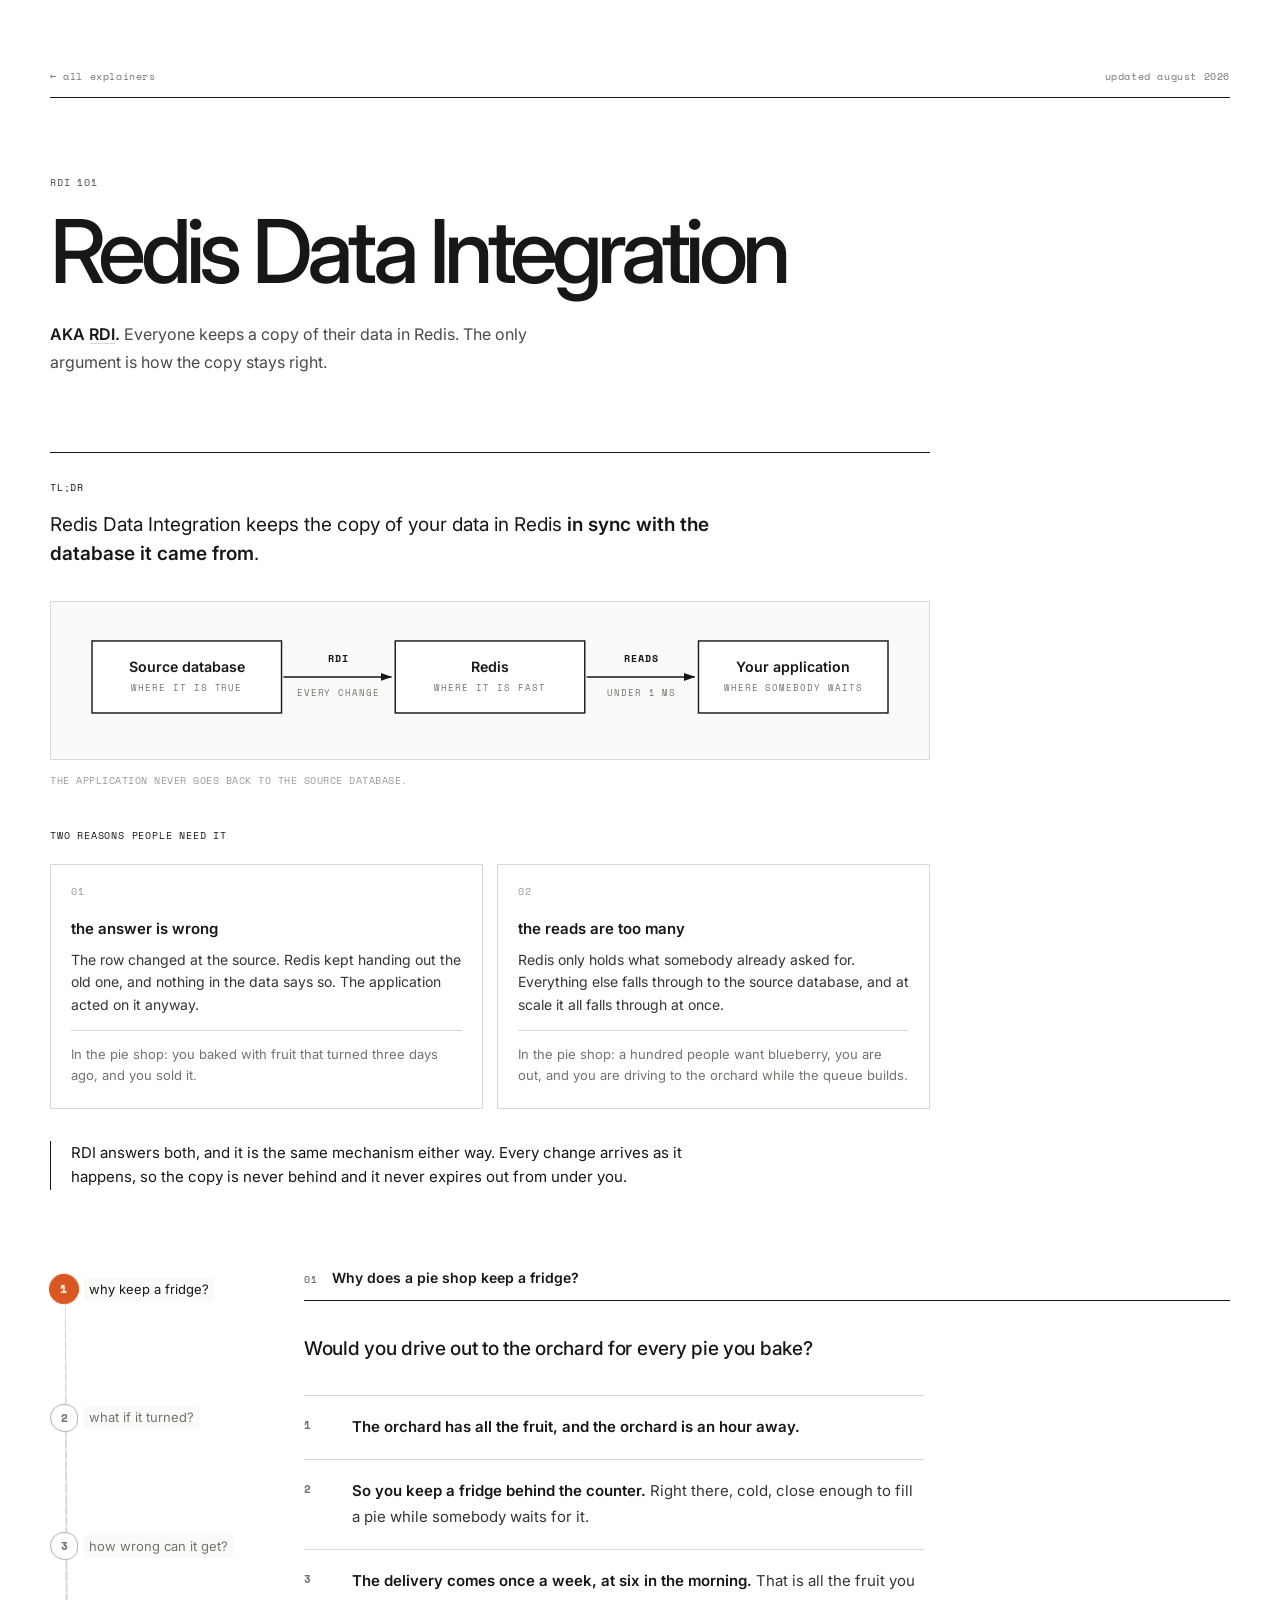
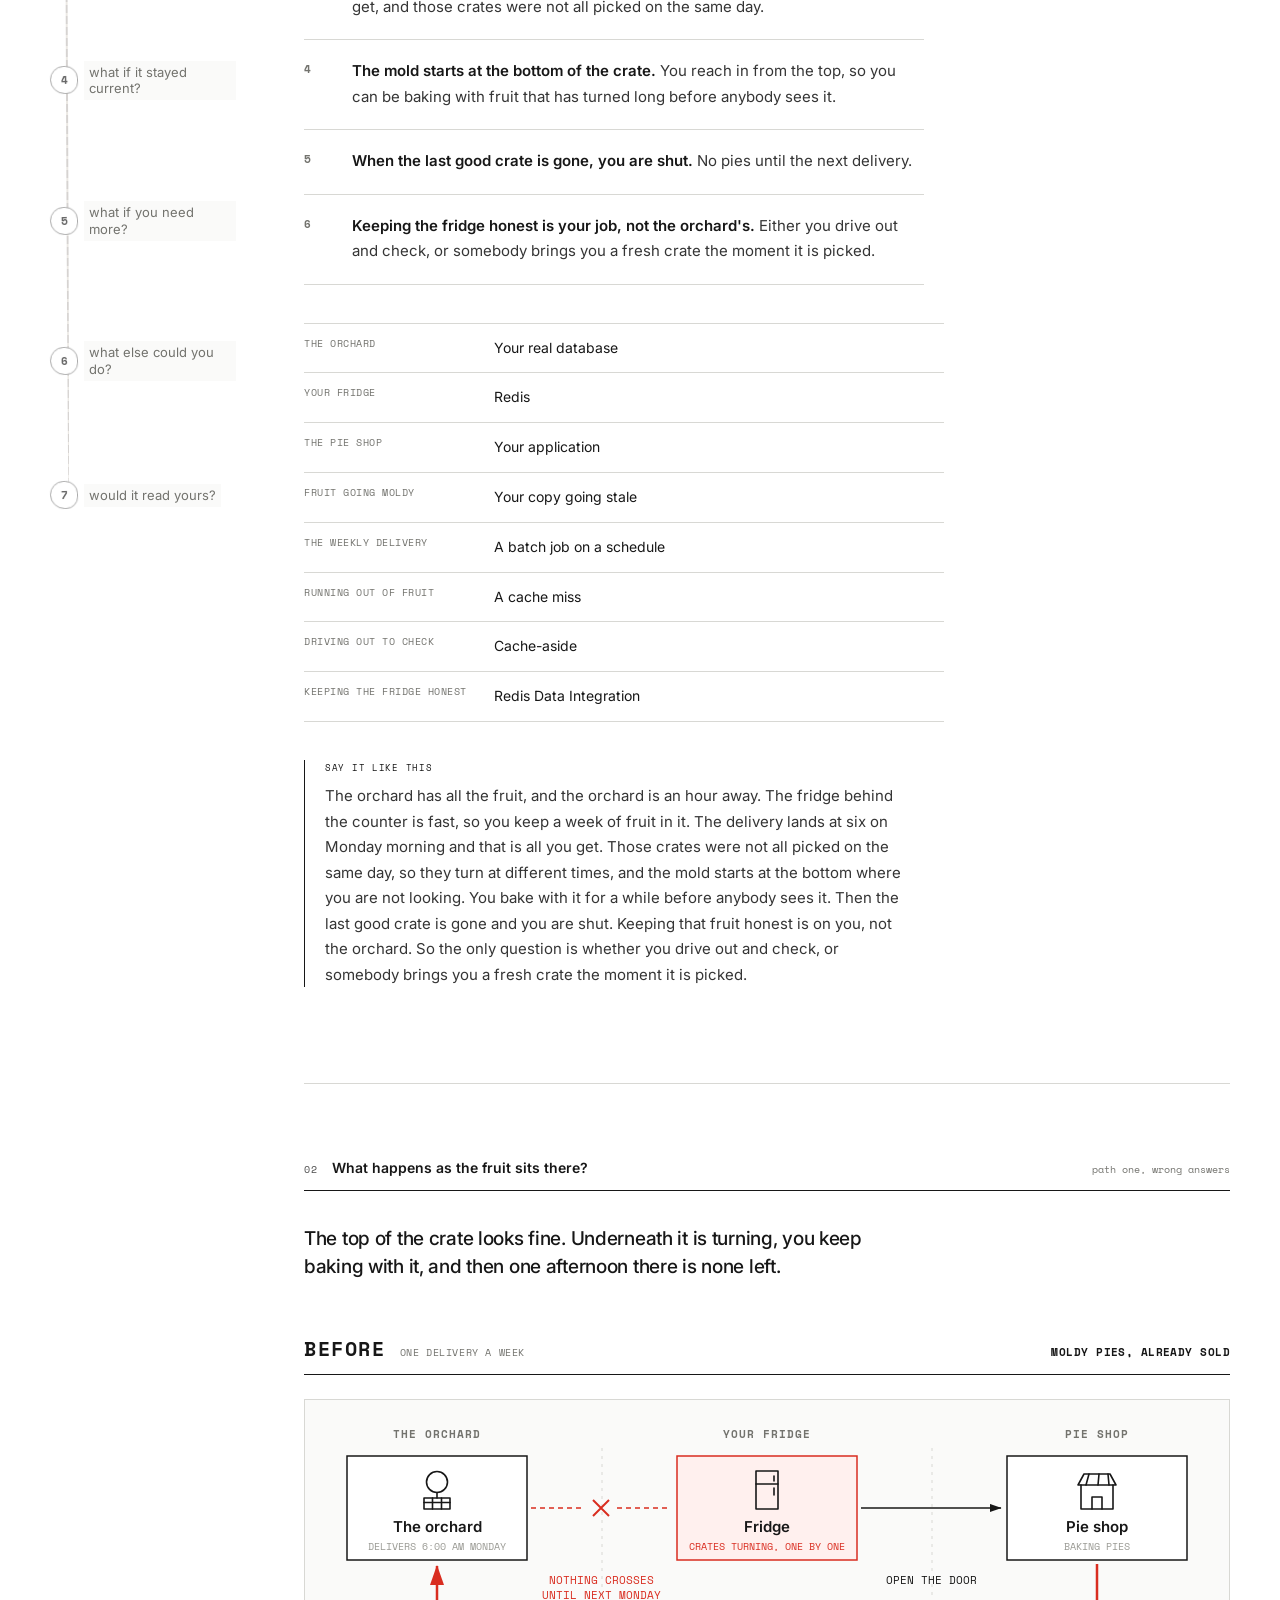
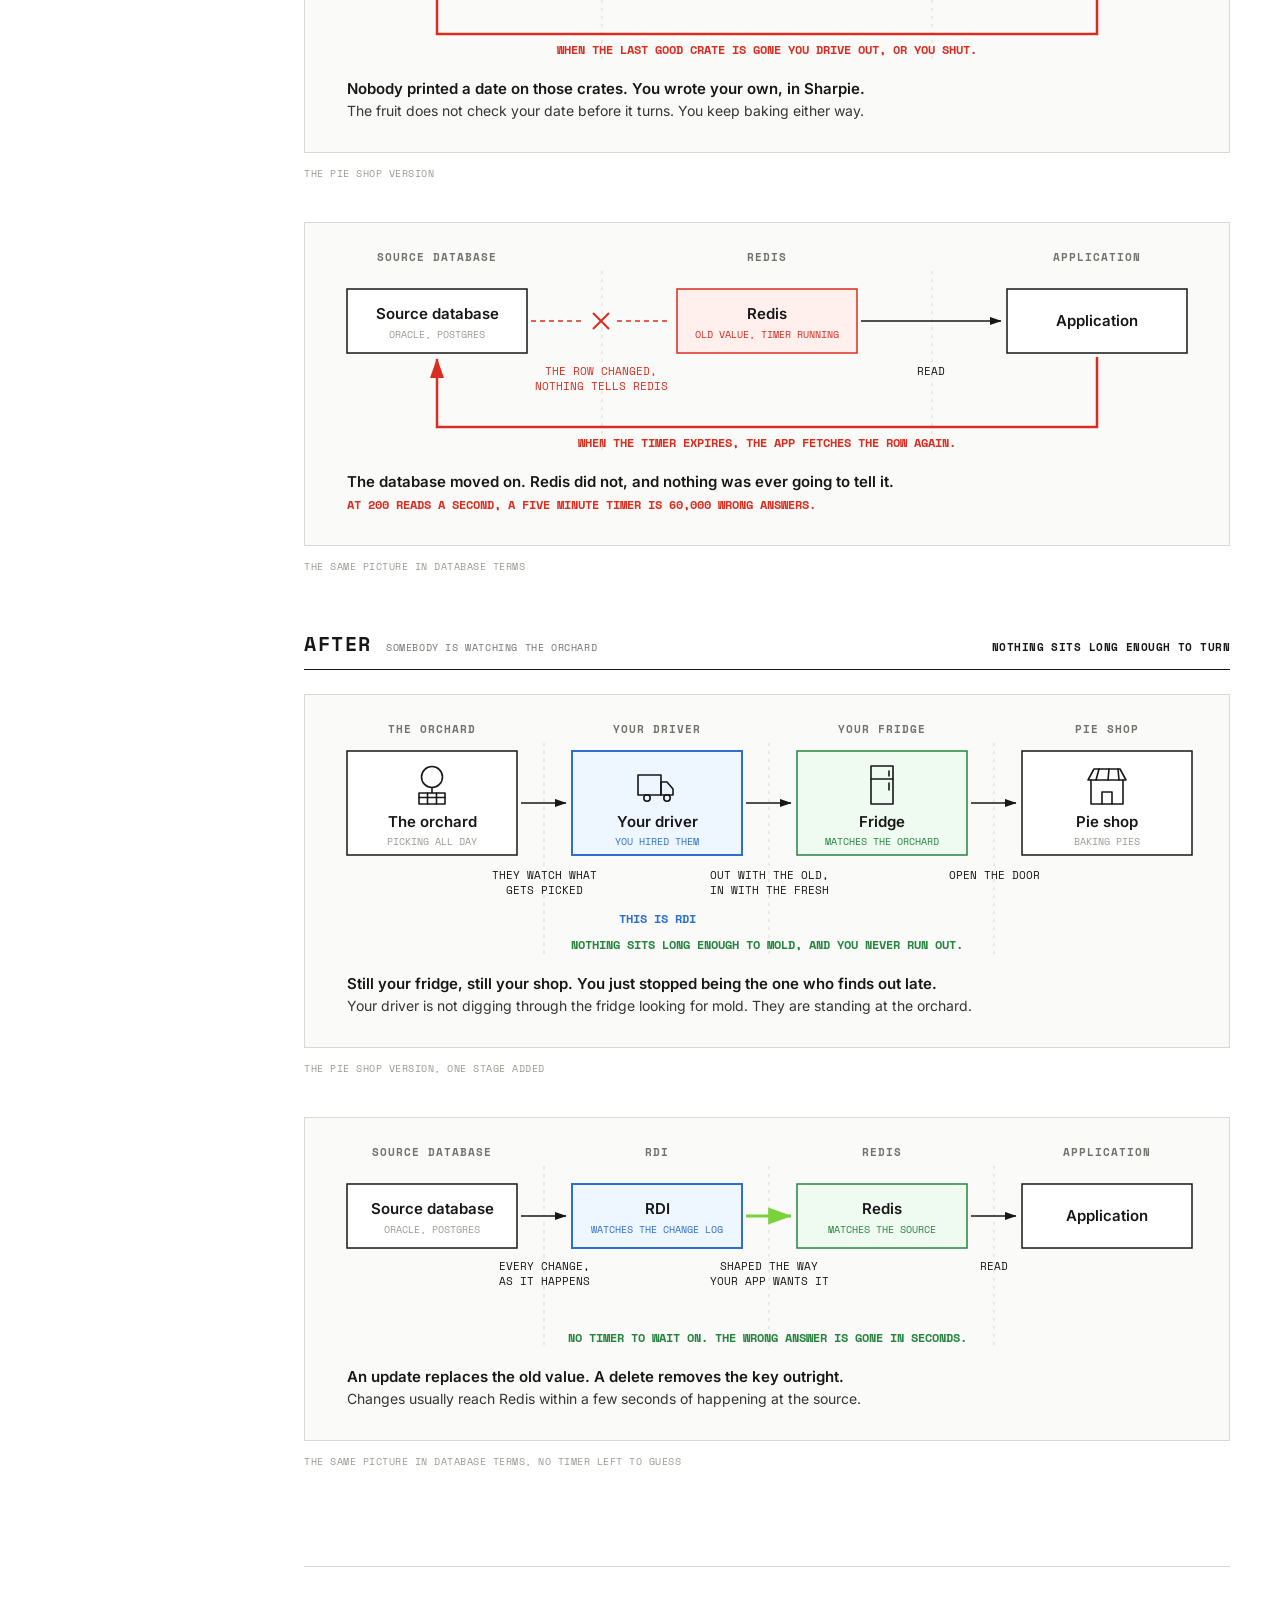
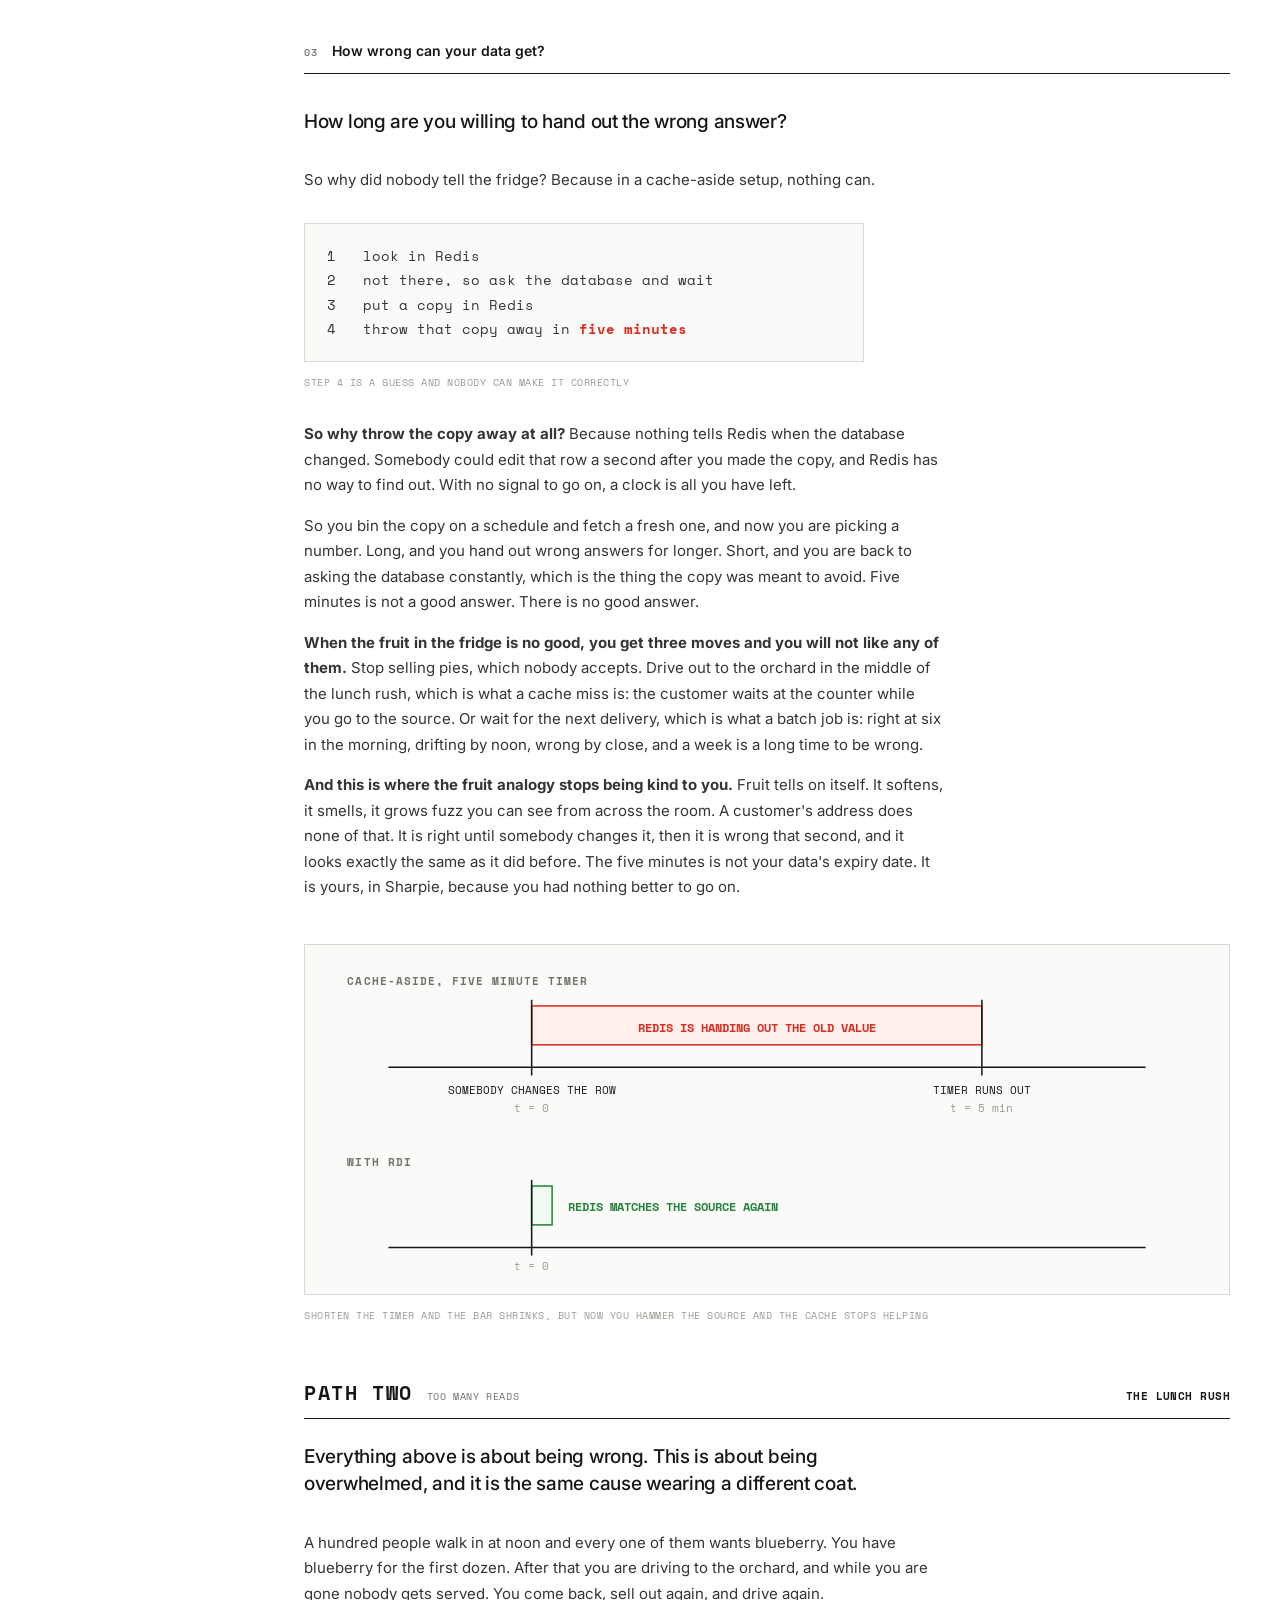
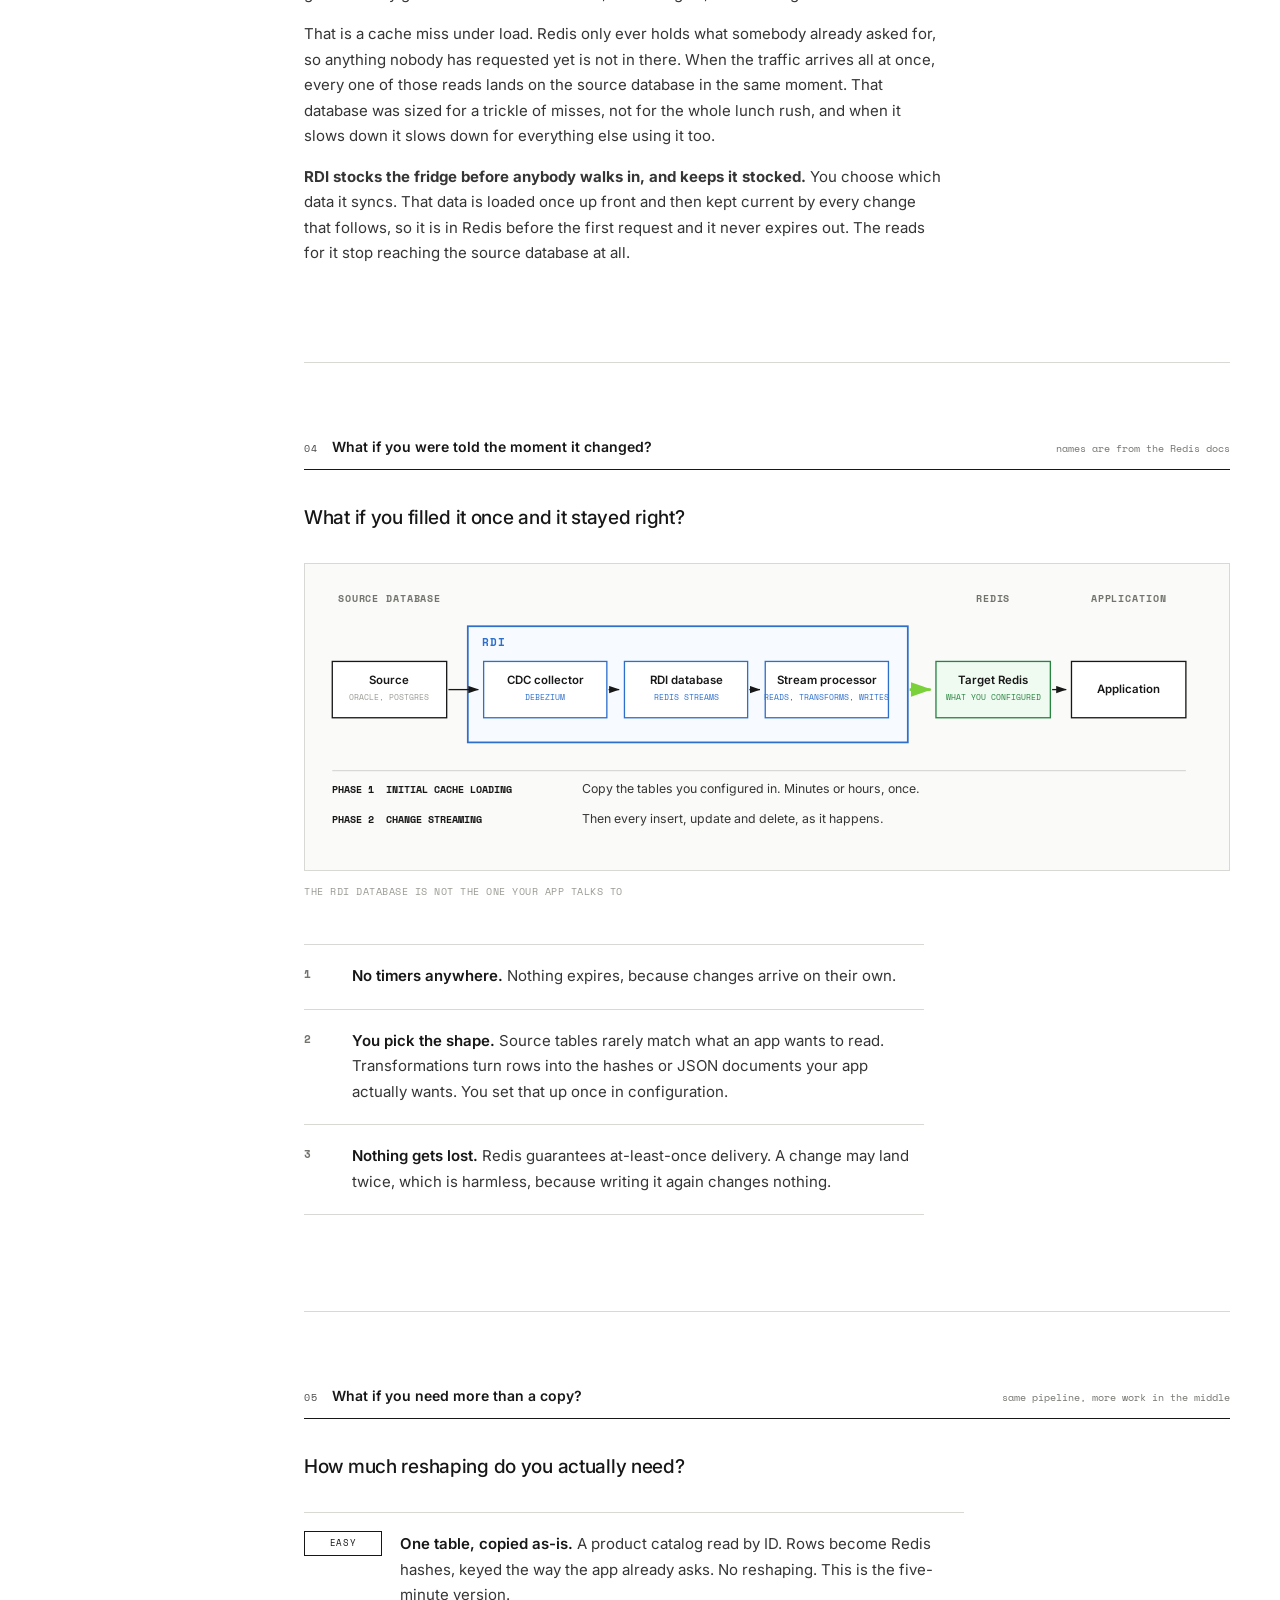
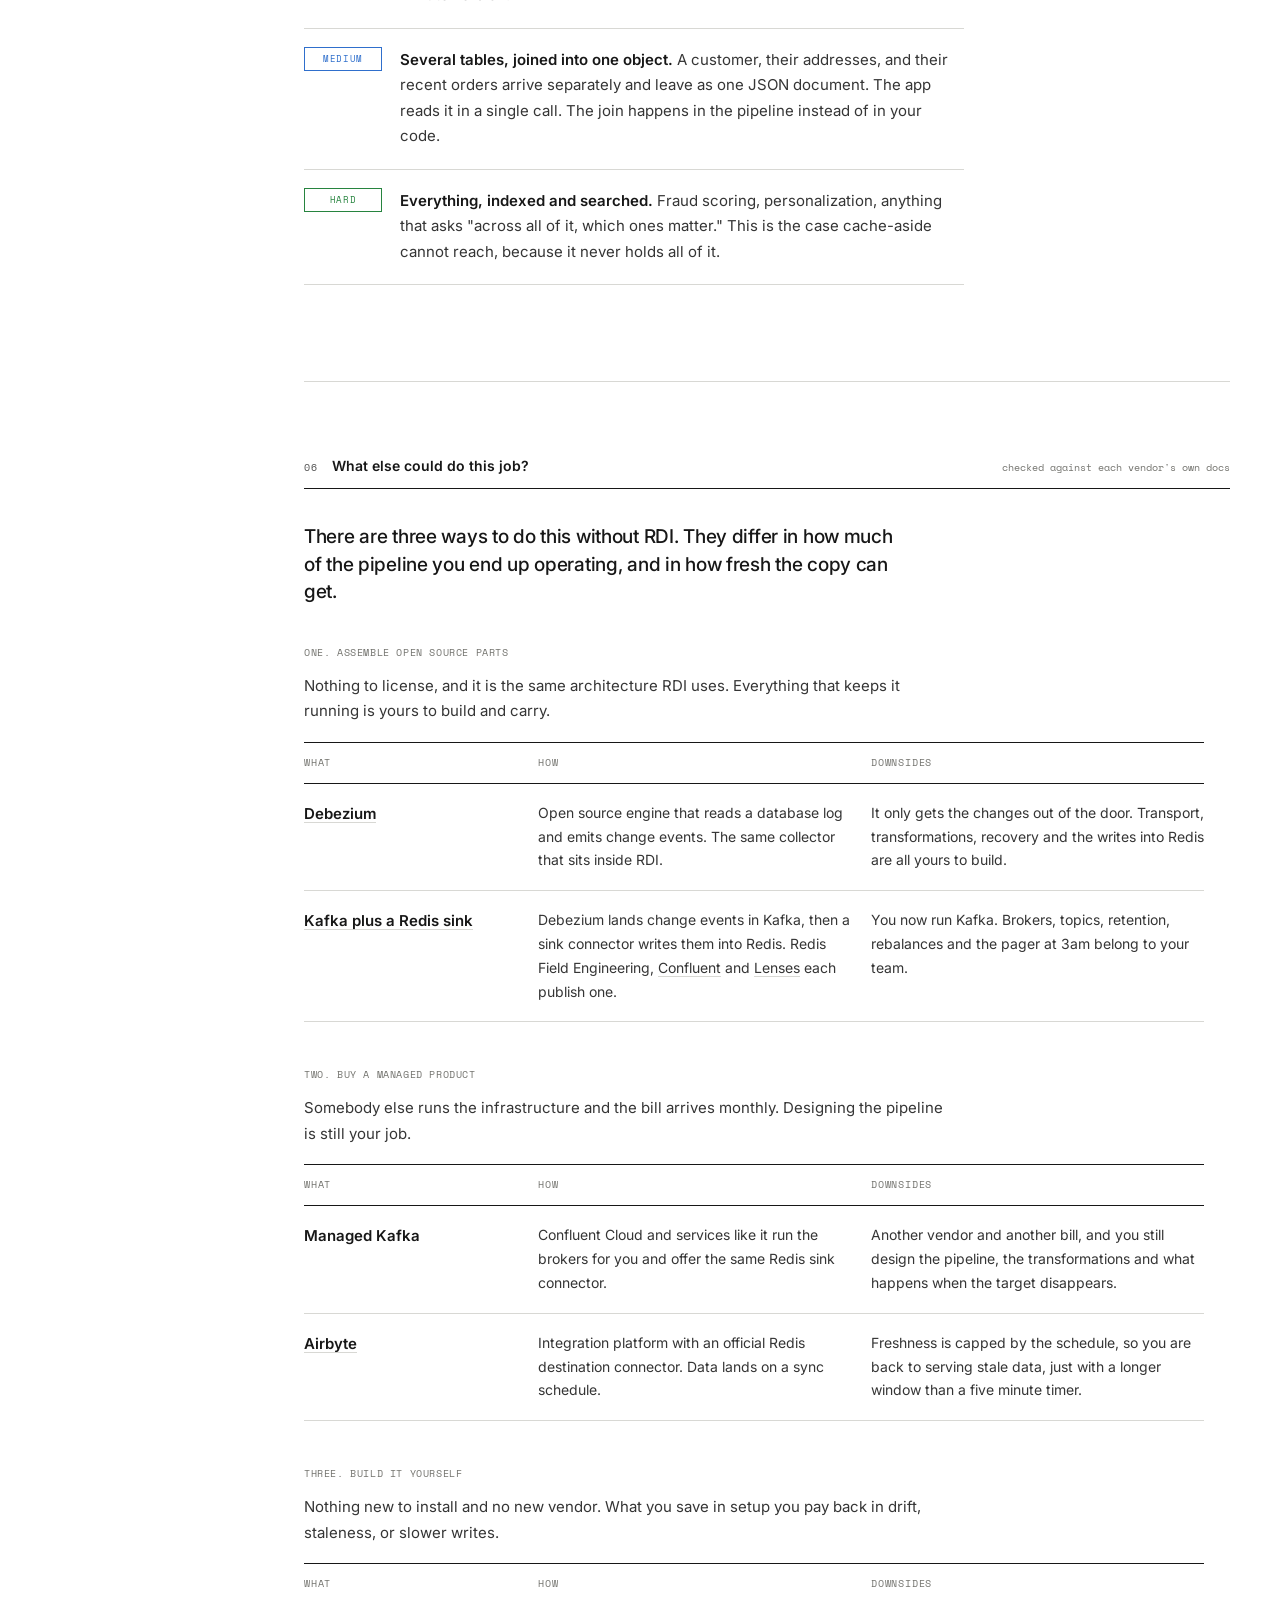
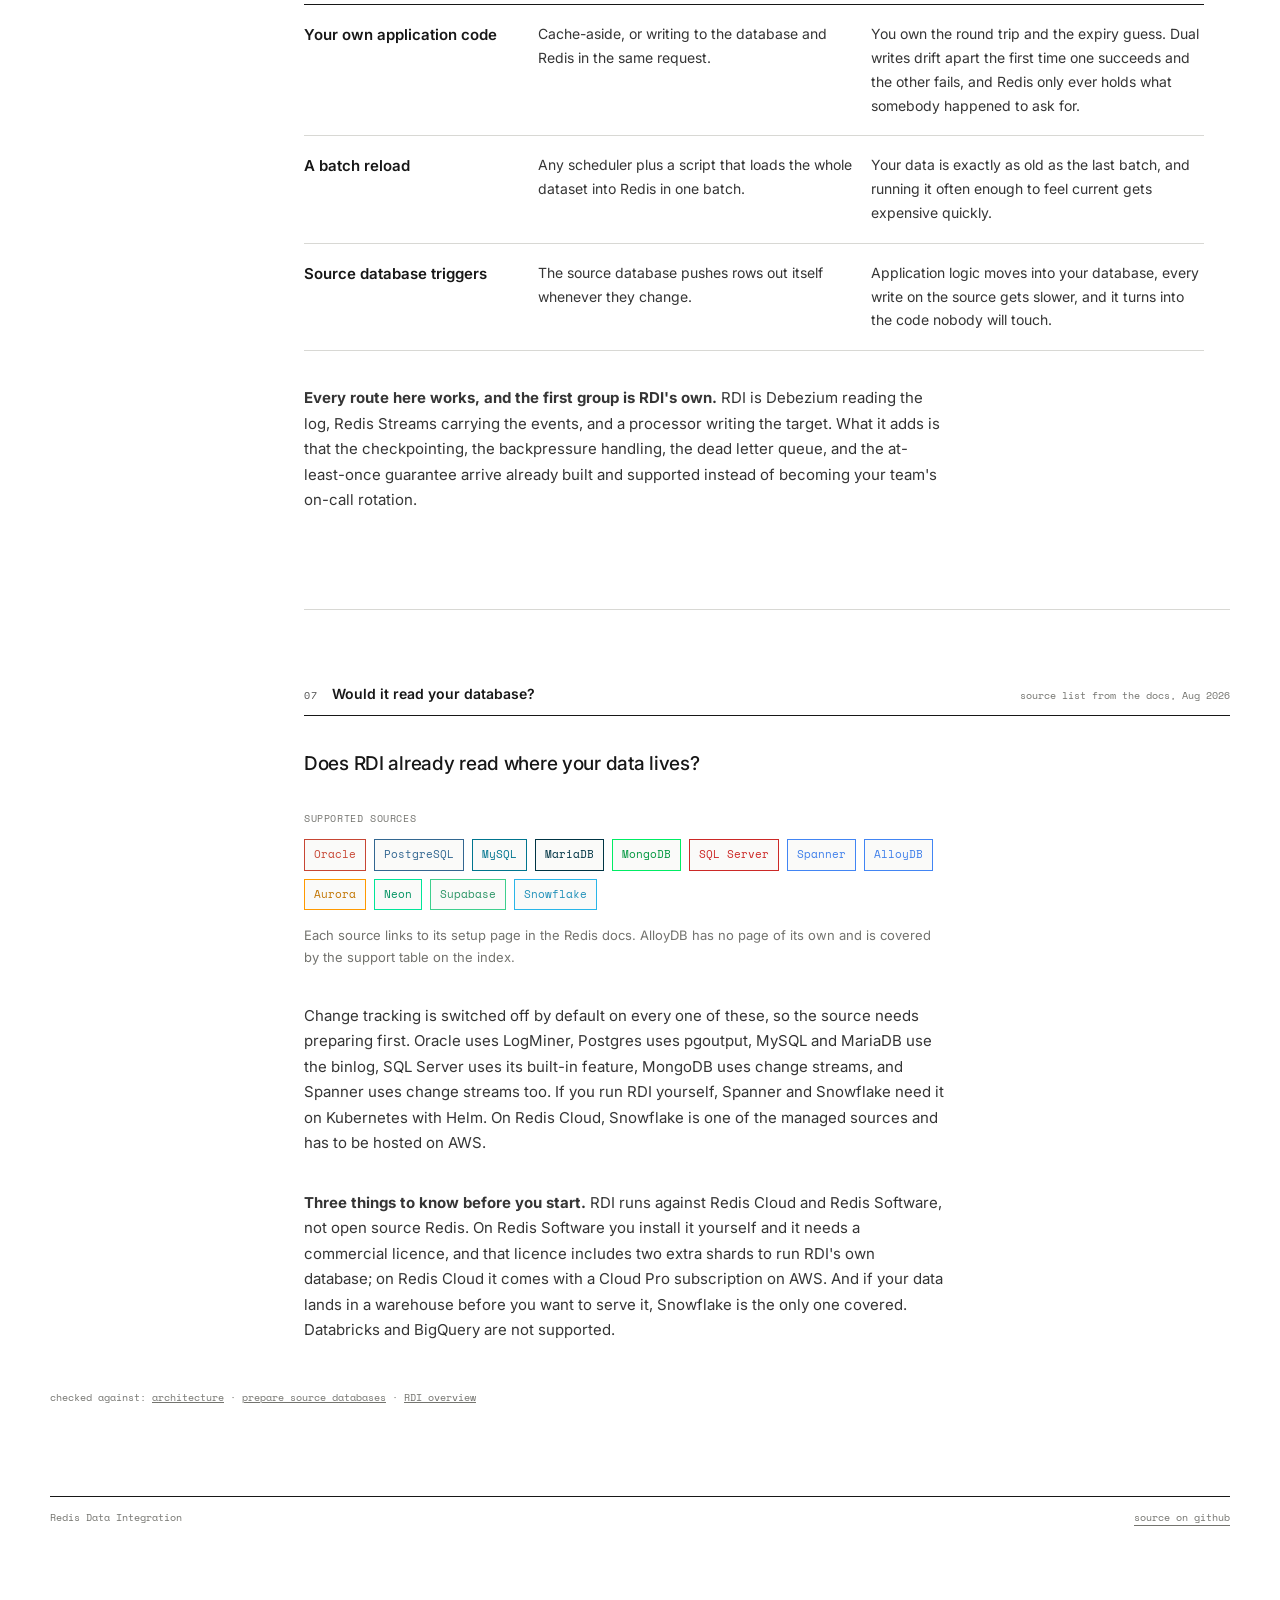
==== redis-data-integration/index.html @ 883f18b6 "Correct two labels in the RDI internals diagram The target Redis box still read "all of it, current"" ====
<!DOCTYPE html>
<html lang="en">
<head>
<meta charset="utf-8">
<meta name="viewport" content="width=device-width, initial-scale=1">
<title>Redis Data Integration</title>
<link rel="icon" href="data:image/svg+xml,%3Csvg xmlns='http://www.w3.org/2000/svg' viewBox='0 0 32 32'%3E%3Cline x1='11.5' y1='20.5' x2='20.5' y2='11.5' stroke='%23171717' stroke-width='2.4'/%3E%3Ccircle cx='7.5' cy='24.5' r='5' fill='%23171717'/%3E%3Ccircle cx='24.5' cy='7.5' r='5' fill='%23ffffff' stroke='%23171717' stroke-width='2.4'/%3E%3C/svg%3E">
<link href="https://fonts.googleapis.com/css2?family=Inter:wght@400;500;600&family=Space+Mono:wght@400;700&display=swap" rel="stylesheet">
<style>
:root {
  --paper: #fff;
  --ink: #171717;
  --text: #353535;
  --muted: #73736e;
  --rule: #d8d8d4;
  --surface: #fafaf9;
  --faint: #9a9a94;

  /* Redis brand accent, hex unconfirmed, see INTERNAL-NOTES */
  --redis-green: #7ad13a;

  --blue: #1f5b8f;
  --teal: #16807a;
  --green: #3f7c49;
  --ochre: #a66b1f;
  --orange: #b8512e;
  --rose: #aa4b73;
  --violet: #6e4b8b;

  --body: Inter, "Noto Sans JP", -apple-system, BlinkMacSystemFont, "Segoe UI", sans-serif;
  --mono: "Space Mono", "SFMono-Regular", Consolas, monospace;
}

* { box-sizing: border-box; }

body {
  margin: 0;
  background: var(--paper);
  color: var(--text);
  font-family: var(--body);
  font-size: 15px;
  line-height: 1.7;
  -webkit-font-smoothing: antialiased;
}

::selection { color: #fff; background: var(--ink); }
a { color: inherit; }

.page {
  width: min(1180px, calc(100% - 56px));
  margin: 0 auto;
  padding: 68px 0 80px;
}

.topbar {
  display: flex;
  justify-content: space-between;
  align-items: baseline;
  gap: 24px;
  padding-bottom: 12px;
  border-bottom: 1px solid var(--ink);
  font-family: var(--mono);
  font-size: 10px;
  color: var(--muted);
  letter-spacing: .06em;
}

.topbar a { text-decoration: none; }
.topbar a:hover { color: var(--blue); }

.kicker {
  font-family: var(--mono);
  font-size: 10px;
  letter-spacing: .08em;
  color: #4a4a4a;
  margin: 76px 0 20px;
}

.hero { margin-bottom: 76px; }

h1 {
  font-size: clamp(48px, 8vw, 88px);
  font-weight: 500;
  letter-spacing: -.065em;
  line-height: .92;
  max-width: 840px;
  margin: 0 0 28px;
  color: var(--ink);
}

.intro {
  font-size: 16px;
  line-height: 1.75;
  color: #4a4a4a;
  max-width: 520px;
  margin: 0;
}

.intro b { color: var(--ink); font-weight: 600; }

.intro a {
  text-decoration: underline;
  text-decoration-thickness: 1px;
  text-decoration-color: var(--rule);
  text-underline-offset: 3px;
  transition: color 120ms ease, text-decoration-color 120ms ease;
}

.intro a:hover { color: var(--blue); text-decoration-color: var(--blue); }
.intro a:focus-visible { outline: 1.5px solid var(--blue); outline-offset: 3px; }

/* ---------- tl;dr ---------- */

.tldr {
  max-width: 880px;
  margin: 0 0 76px;
  padding-top: 26px;
  border-top: 1px solid var(--ink);
}

.tldr-label {
  display: block;
  font-family: var(--mono);
  font-size: 10px;
  letter-spacing: .08em;
  color: var(--ink);
  margin-bottom: 14px;
}

.tldr-lede {
  font-size: 19px;
  line-height: 1.55;
  color: var(--ink);
  max-width: 660px;
  margin: 0 0 32px;
}

.tldr-lede b { font-weight: 600; }

.cards {
  display: grid;
  grid-template-columns: repeat(2, minmax(0, 1fr));
  gap: 14px;
  margin-top: 20px;
}

.card {
  padding: 18px 20px 22px;
  border: 1px solid var(--rule);
  background: var(--paper);
}

.card-num {
  display: block;
  font-family: var(--mono);
  font-size: 10px;
  letter-spacing: .05em;
  color: var(--faint);
  margin-bottom: 16px;
}

.card-name {
  display: block;
  font-size: 15px;
  font-weight: 600;
  color: var(--ink);
  margin-bottom: 7px;
}

.card p {
  margin: 0;
  font-size: 14px;
  line-height: 1.6;
  color: var(--text);
}

.card-note {
  margin-top: 14px !important;
  padding-top: 13px;
  border-top: 1px solid var(--rule);
  color: var(--muted) !important;
  font-size: 13px !important;
}

.tldr-sub {
  display: block;
  margin-top: 38px;
  font-family: var(--mono);
  font-size: 10px;
  letter-spacing: .08em;
  color: var(--ink);
}

.tldr-why {
  max-width: 660px;
  margin: 32px 0 0;
  padding-left: 20px;
  border-left: 1px solid var(--ink);
  font-size: 15px;
  line-height: 1.65;
  color: var(--ink);
}

/* ---------- sticky section rail ---------- */

.mobile-section-picker { display: none; }

.scroll-layout {
  display: grid;
  grid-template-columns: minmax(164px, 190px) minmax(0, 1fr);
  gap: clamp(36px, 5vw, 64px);
  align-items: start;
}

.nav {
  display: grid;
  grid-template-columns: 1fr;
  gap: 0;
  margin: 0;
  padding: 0;
  background: transparent;
  border: 0;
}

.nav-step {
  min-width: 0;
  display: grid;
  grid-template-columns: 34px minmax(0, 1fr);
  align-items: center;
  justify-items: start;
  gap: 0;
  padding: 11px 12px;
  color: var(--muted);
  background: transparent;
  border: 0;
  border-radius: 0;
  cursor: pointer;
  font-family: var(--body);
  font-size: 13px;
  text-align: left;
}

.nav-step:hover { color: var(--ink); }

.section-rail {
  --rail-progress: 0%;
  position: sticky;
  top: 24px;
  display: flex;
  flex-direction: column;
  justify-content: space-between;
  height: calc(100vh - 48px);
  min-height: 560px;
  margin: 0;
  padding: 4px 0;
  border: 0;
  isolation: isolate;
}

.section-rail::before,
.section-rail::after {
  content: "";
  position: absolute;
  z-index: -1;
  top: 20px;
  left: 16px;
  width: 2px;
  border-radius: 60% 40% 55% 45%;
  transform: rotate(-.25deg);
}

.section-rail::before {
  bottom: 20px;
  background: repeating-linear-gradient(to bottom, #d6d3d1 0 8px, #ebe8e3 8px 11px);
}

.section-rail::after {
  height: calc((100% - 40px) * var(--rail-progress) / 100%);
  background: repeating-linear-gradient(to bottom, var(--ink) 0 9px, #555 9px 11px);
  transition: height .35s ease;
}

.section-rail .nav-step {
  width: 100%;
  position: relative;
  padding: 5px 4px 5px 0;
  text-align: left;
  border: 0;
  background: transparent;
}

.section-rail .step-num {
  width: 28px;
  height: 28px;
  display: flex;
  align-items: center;
  justify-content: center;
  flex-shrink: 0;
  font-family: var(--mono);
  font-size: 11px;
  font-weight: 700;
  color: #aaa;
  background: var(--paper);
  border: 1.5px solid #c9c5be;
  border-radius: 52% 48% 45% 55%;
  transform: rotate(-2deg);
}

.section-rail .nav-step:nth-child(even) .step-num {
  border-radius: 46% 54% 52% 48%;
  transform: rotate(2deg);
}

.section-rail .nav-step.passed .step-num { color: var(--ink); border-color: var(--ink); }
.section-rail .nav-step.active { color: var(--ink); background: transparent; }

.section-rail .nav-step.active .step-num {
  color: var(--paper);
  background: var(--shape-color);
  border-color: var(--shape-color);
  transform: rotate(-4deg) scale(1.08);
}

.section-rail .nav-step[data-shape="circle"]   { --shape-color: #d95721; }
.section-rail .nav-step[data-shape="square"]   { --shape-color: #2f6fcc; }
.section-rail .nav-step[data-shape="diamond"]  { --shape-color: #b7790b; --shape-text: #171717; }
.section-rail .nav-step[data-shape="triangle"] { --shape-color: #7c3fa0; }
.section-rail .nav-step[data-shape="hexagon"]  { --shape-color: #27843f; }
.section-rail .nav-step[data-shape="squircle"] { --shape-color: #b52f35; }
.section-rail .nav-step[data-shape="burst"]    { --shape-color: #147d7e; }

.section-rail .nav-step.active .step-num { color: var(--shape-text, #fff); }

.section-rail .nav-step[data-shape="circle"].active .step-num {
  border-radius: 50%;
  transform: rotate(-2deg) scale(1.08);
}

.section-rail .nav-step[data-shape="square"] .step-num {
  border-radius: 12% 7% 14% 5%;
  transform: rotate(3deg);
}

.section-rail .nav-step[data-shape="diamond"] .step-num {
  border-radius: 7%;
  clip-path: polygon(50% 0, 100% 50%, 50% 100%, 0 50%);
}

.section-rail .nav-step[data-shape="triangle"] .step-num {
  padding-top: 5px;
  border: 0;
  clip-path: polygon(50% 0, 100% 100%, 0 100%);
  background: #f3f1ed;
  filter: drop-shadow(0 0 1px #777);
}

.section-rail .nav-step[data-shape="triangle"].active .step-num { background: var(--shape-color); }

.section-rail .nav-step[data-shape="hexagon"] .step-num {
  border: 0;
  clip-path: polygon(25% 5%, 75% 5%, 100% 50%, 75% 95%, 25% 95%, 0 50%);
  background: #f3f1ed;
  filter: drop-shadow(0 0 1px #777);
}

.section-rail .nav-step[data-shape="hexagon"].active .step-num { background: var(--shape-color); }

.section-rail .nav-step[data-shape="squircle"] .step-num {
  border-radius: 44% 56% 48% 52% / 52% 43% 57% 48%;
}

.section-rail .nav-step[data-shape="burst"] .step-num {
  border: 0;
  clip-path: polygon(50% 0, 62% 24%, 85% 15%, 76% 39%, 100% 50%, 76% 61%, 85% 85%, 62% 76%, 50% 100%, 38% 76%, 15% 85%, 24% 61%, 0 50%, 24% 39%, 15% 15%, 38% 24%);
  background: #f3f1ed;
  filter: drop-shadow(0 0 1px #777);
}

.section-rail .nav-step[data-shape="burst"].active .step-num { background: var(--shape-color); }

.section-rail .nav-step:not(.active) .step-num {
  width: 28px;
  height: 28px;
  padding: 0;
  color: #666;
  background: var(--paper);
  border: 1.5px solid #aaa;
  border-radius: 52% 48% 45% 55%;
  clip-path: none;
  filter: none;
  transform: rotate(-2deg);
}

.section-rail .step-lbl {
  padding: 3px 5px;
  background: rgba(250, 250, 249, .92);
  line-height: 1.3;
}

.section-rail .nav-step:focus-visible { outline: 2px solid var(--ink); outline-offset: 3px; }

.scroll-article { min-width: 0; }
.panel { scroll-margin-top: 32px; }

.panel + .panel {
  margin-top: 96px;
  padding-top: 72px;
  border-top: 1px solid var(--rule);
}

/* ---------- section internals ---------- */

.sec-head {
  display: flex;
  align-items: baseline;
  gap: 14px;
  margin-bottom: 34px;
  padding-bottom: 10px;
  border-bottom: 1px solid var(--ink);
}

.sec-num {
  font-family: var(--mono);
  font-size: 10px;
  letter-spacing: .08em;
  color: #4a4a4a;
  transition: color 120ms ease;
}

section:hover .sec-num { color: var(--sec-ink); }

h2 { font-size: 14px; font-weight: 600; margin: 0; color: var(--ink); }

.sec-note {
  margin-left: auto;
  font-family: var(--mono);
  font-size: 10px;
  color: var(--muted);
  text-align: right;
}

.panel { --sec-ink: var(--blue); }
.panel:nth-of-type(2) { --sec-ink: var(--teal); }
.panel:nth-of-type(3) { --sec-ink: var(--green); }
.panel:nth-of-type(4) { --sec-ink: var(--ochre); }
.panel:nth-of-type(5) { --sec-ink: var(--orange); }
.panel:nth-of-type(6) { --sec-ink: var(--rose); }
.panel:nth-of-type(7) { --sec-ink: var(--violet); }

p { max-width: 640px; }

.point {
  font-size: 19px;
  line-height: 1.45;
  font-weight: 500;
  letter-spacing: -.015em;
  color: var(--ink);
  max-width: 600px;
  margin: 0 0 32px;
}

/* ---------- diagrams ---------- */

.dag-wrap {
  overflow-x: auto;
  padding: 20px 22px 22px;
  background: var(--surface);
  border: 1.5px solid var(--rule);
  margin: 0;
}

.dag-wrap svg { display: block; width: 100%; height: auto; }

.dag-cap {
  font-family: var(--mono);
  font-size: 10px;
  letter-spacing: .05em;
  color: var(--faint);
  margin: 12px 0 0;
  max-width: 640px;
}

.dag + .dag { margin-top: 40px; }

.ba-head {
  display: flex;
  align-items: baseline;
  gap: 14px;
  margin: 52px 0 24px;
  padding-bottom: 8px;
  border-bottom: 1px solid var(--ink);
}

.ba-head:first-of-type { margin-top: 8px; }

.ba-label {
  font-family: var(--mono);
  font-size: 20px;
  font-weight: 700;
  letter-spacing: .08em;
  color: var(--ink);
}

.ba-sub {
  font-family: var(--mono);
  font-size: 10px;
  letter-spacing: .06em;
  color: var(--muted);
}

.ba-cost {
  margin-left: auto;
  font-family: var(--mono);
  font-size: 11px;
  font-weight: 700;
  letter-spacing: .04em;
  color: var(--ink);
}

/* ---------- story beats ---------- */

.beats {
  list-style: none;
  margin: 0;
  padding: 0;
  max-width: 620px;
  counter-reset: b;
}

.beats li {
  display: grid;
  grid-template-columns: 34px minmax(0, 1fr);
  gap: 14px;
  padding: 18px 0 20px;
  border-bottom: 1px solid var(--rule);
}

.beats li:first-child { border-top: 1px solid var(--rule); }

.beats li::before {
  counter-increment: b;
  content: counter(b);
  font-family: var(--mono);
  font-size: 11px;
  font-weight: 700;
  color: var(--muted);
  padding-top: 2px;
}

.beats b { color: var(--ink); font-weight: 600; }

/* ---------- mapping ---------- */

.map {
  display: grid;
  grid-template-columns: 190px minmax(0, 1fr);
  max-width: 640px;
  margin: 38px 0 0;
  border-top: 1px solid var(--rule);
}

.map dt {
  font-family: var(--mono);
  font-size: 10px;
  letter-spacing: .05em;
  color: var(--muted);
  padding: 12px 16px 13px 0;
  border-bottom: 1px solid var(--rule);
  line-height: 1.6;
}

.map dd {
  margin: 0;
  padding: 12px 0 13px;
  border-bottom: 1px solid var(--rule);
  font-size: 14px;
  color: var(--ink);
}

/* ---------- talk track ---------- */

.say {
  max-width: 600px;
  margin-top: 38px;
  padding-left: 20px;
  border-left: 1px solid var(--ink);
}

.say-label {
  display: block;
  font-family: var(--mono);
  font-size: 9px;
  letter-spacing: .08em;
  color: var(--ink);
  margin-bottom: 8px;
}

.say p { margin: 0; }

/* ---------- code ---------- */

pre {
  margin: 0;
  padding: 20px 22px;
  background: var(--surface);
  border: 1.5px solid var(--rule);
  overflow-x: auto;
  font-family: var(--mono);
  font-size: 13.5px;
  line-height: 1.8;
  color: var(--text);
  max-width: 560px;
}

.bad { color: #d92d20; font-weight: 700; }

/* ---------- outcome list ---------- */

.outs { list-style: none; margin: 0; padding: 0; max-width: 660px; }

.outs li {
  display: grid;
  grid-template-columns: 78px minmax(0, 1fr);
  gap: 18px;
  align-items: start;
  padding: 18px 0 20px;
  border-bottom: 1px solid var(--rule);
}

.outs li:first-child { border-top: 1px solid var(--rule); }
.outs b { color: var(--ink); font-weight: 600; }

.lvl-tag {
  font-family: var(--mono);
  font-size: 9px;
  letter-spacing: .08em;
  color: var(--ink);
  border: 1.5px solid var(--ink);
  padding: 3px 7px 4px;
  text-align: center;
}

.lvl-tag.b2 { border-color: #2f6fcc; color: #2f6fcc; }
.lvl-tag.b3 { border-color: #27843f; color: #27843f; }

/* ---------- source support ---------- */

.chips { display: flex; flex-wrap: wrap; gap: 8px; max-width: 660px; }

.chip {
  font-family: var(--mono);
  font-size: 11px;
  color: var(--ink);
  background: var(--surface);
  border: 1.5px solid var(--rule);
  padding: 5px 9px 6px;
}

.chip.prev { border-color: #b7790b; color: #b7790b; }

a.chip { text-decoration: none; }
a.chip:hover {
  text-decoration: underline;
  text-decoration-thickness: 1px;
  text-underline-offset: 3px;
}

.tbl-wrap { overflow-x: auto; }

.tbl {
  width: 100%;
  max-width: 900px;
  min-width: 660px;
  border-collapse: collapse;
  border-top: 1px solid var(--ink);
}

.tbl th {
  font-family: var(--mono);
  font-size: 10px;
  letter-spacing: .08em;
  color: var(--muted);
  font-weight: 400;
  text-align: left;
  padding: 11px 18px 12px 0;
  border-bottom: 1px solid var(--ink);
}

.tbl td {
  padding: 17px 18px 18px 0;
  border-bottom: 1px solid var(--rule);
  vertical-align: top;
  font-size: 14px;
}

.tbl td:first-child {
  width: 156px;
  font-size: 15px;
  font-weight: 600;
  color: var(--ink);
}

.tbl th:last-child, .tbl td:last-child { padding-right: 0; }
.tbl td:nth-child(2), .tbl td:nth-child(3) { width: 37%; }

.tbl a {
  text-decoration: underline;
  text-decoration-thickness: 1px;
  text-decoration-color: var(--rule);
  text-underline-offset: 3px;
  transition: color 120ms ease, text-decoration-color 120ms ease;
}

.tbl a:hover { color: var(--blue); text-decoration-color: var(--blue); }

.chip-label {
  font-family: var(--mono);
  font-size: 10px;
  letter-spacing: .06em;
  color: var(--muted);
  margin: 30px 0 12px;
}

.chip-label:first-of-type { margin-top: 0; }

/* ---------- draft ---------- */

.draft {
  max-width: 640px;
  margin: 38px 0 0;
  padding: 14px 0 0;
  border-top: 1px solid var(--ink);
  font-size: 13px;
  color: var(--muted);
}

.draft-label {
  font-family: var(--mono);
  font-size: 9px;
  letter-spacing: .08em;
  color: var(--ink);
  display: block;
  margin-bottom: 4px;
}

.footer {
  margin-top: 88px;
  padding-top: 12px;
  border-top: 1px solid var(--ink);
  display: flex;
  justify-content: space-between;
  gap: 24px;
  font-family: var(--mono);
  font-size: 10px;
  color: var(--muted);
}

.footer a { text-underline-offset: 4px; }
.footer a:hover { color: var(--blue); }

.sources {
  max-width: 640px;
  margin-top: 30px;
  font-family: var(--mono);
  font-size: 10px;
  line-height: 2;
  color: var(--muted);
}

.sources a:hover { color: var(--blue); }

@media (max-width: 860px) {
  .cards { grid-template-columns: 1fr; }
  .map { grid-template-columns: 1fr; }
  .map dt { border-bottom: 0; padding-bottom: 0; }
  .map dd { padding-top: 2px; }
  .outs li { grid-template-columns: 1fr; gap: 8px; }
  .lvl-tag { justify-self: start; padding: 3px 10px 4px; }
}

@media (max-width: 800px) {
  .scroll-layout { grid-template-columns: minmax(0, 1fr); gap: 0; }
  .section-rail { display: none; }

  .mobile-section-picker {
    position: sticky;
    top: 0;
    z-index: 20;
    display: block;
    margin: 0 -14px 28px;
    padding: 10px 14px;
    background: rgba(250, 250, 249, .96);
    border-top: 1px solid var(--ink);
    border-bottom: 1px solid var(--ink);
    backdrop-filter: blur(10px);
  }

  .mobile-section-picker label {
    display: block;
    margin-bottom: 4px;
    color: var(--faint);
    font-family: var(--mono);
    font-size: 9px;
    letter-spacing: .08em;
    text-transform: uppercase;
  }

  #mobile-section-nav {
    width: 100%;
    padding: 4px 28px 4px 0;
    color: var(--ink);
    background: transparent;
    border: 0;
    border-radius: 0;
    font-family: var(--body);
    font-size: 14px;
  }
}

@media (max-width: 720px) {
  .page { width: min(100% - 36px, 1180px); padding: 42px 0 64px; }
  .tldr { margin-bottom: 44px; }
  .tldr-lede { font-size: 17px; }
  h1 { font-size: clamp(46px, 15vw, 70px); }
  .kicker { margin-top: 48px; }
  .hero { margin-bottom: 44px; }
  .panel + .panel { margin-top: 60px; padding-top: 48px; }
  .point { font-size: 17px; }
  .dag-wrap { padding: 14px; }
  .sec-head { flex-wrap: wrap; }
  .sec-note { margin-left: 0; width: 100%; text-align: left; }
  .topbar, .footer { flex-direction: column; gap: 6px; }
}

@media (prefers-reduced-motion: reduce) {
  *, *::before, *::after { scroll-behavior: auto !important; transition-duration: .01ms !important; }
}

@media print {
  .page { width: 100%; padding: 0; }
  .scroll-layout { display: block; }
  .section-rail, .mobile-section-picker, .draft { display: none; }
  .panel { break-inside: avoid; }
  .panel + .panel { margin-top: 40px; padding-top: 0; border-top: 0; }
  .dag-wrap { break-inside: avoid; background: #fff; }
  .hero { margin-bottom: 40px; }
  h1 { font-size: 48px; }
}
</style>
</head>
<body>

<svg width="0" height="0" style="position:absolute" aria-hidden="true" focusable="false"><defs>
  <marker id="a" viewBox="0 0 10 7" refX="9.5" refY="3.5" markerWidth="8" markerHeight="6" orient="auto">
    <path d="M0 0 L10 3.5 L0 7 z" fill="#171717"></path>
  </marker>
  <marker id="ar" viewBox="0 0 10 7" refX="9.5" refY="3.5" markerWidth="8" markerHeight="6" orient="auto">
    <path d="M0 0 L10 3.5 L0 7 z" fill="#d92d20"></path>
  </marker>
  <marker id="ag" viewBox="0 0 10 7" refX="9.5" refY="3.5" markerWidth="8" markerHeight="6" orient="auto">
    <path d="M0 0 L10 3.5 L0 7 z" fill="#27843f"></path>
  </marker>
  <marker id="arg" viewBox="0 0 10 7" refX="9.5" refY="3.5" markerWidth="8" markerHeight="6" orient="auto">
    <path d="M0 0 L10 3.5 L0 7 z" fill="#7ad13a"></path>
  </marker>

  <symbol id="ico-orchard" viewBox="0 0 44 44">
    <g fill="none" stroke="#171717" stroke-width="1.6" stroke-linejoin="round" stroke-linecap="round">
      <circle cx="22" cy="14" r="10.5"></circle>
      <path d="M22 24.5 v5.5"></path>
      <path d="M9 30 h26 v11 H9 Z"></path>
      <path d="M9 34.5 h26"></path>
      <path d="M17.5 30 v11 M26.5 30 v11"></path>
    </g>
  </symbol>

  <symbol id="ico-fridge" viewBox="0 0 44 44">
    <g fill="none" stroke="#171717" stroke-width="1.6" stroke-linejoin="round" stroke-linecap="round">
      <rect x="11" y="3" width="22" height="38"></rect>
      <path d="M11 16 h22"></path>
      <path d="M29 8 v5 M29 20 v7"></path>
    </g>
  </symbol>

  <symbol id="ico-shop" viewBox="0 0 44 44">
    <g fill="none" stroke="#171717" stroke-width="1.6" stroke-linejoin="round" stroke-linecap="round">
      <path d="M6 17 v24 h32 V17"></path>
      <path d="M3 17 L9 6 h26 l6 11 Z"></path>
      <path d="M14 6 L11 17 M24 6 L23 17 M33 6 L34 17"></path>
      <path d="M17 41 v-12 h10 v12"></path>
    </g>
  </symbol>

  <symbol id="ico-van" viewBox="0 0 44 44">
    <g fill="none" stroke="#171717" stroke-width="1.6" stroke-linejoin="round" stroke-linecap="round">
      <path d="M3 12 h23 v20 H3 Z"></path>
      <path d="M26 19 h6 l6 7 v6 H26 Z"></path>
      <circle cx="12" cy="35" r="3.2"></circle>
      <circle cx="32" cy="35" r="3.2"></circle>
    </g>
  </symbol>
</defs></svg>

<div class="page">

  <div class="topbar">
    <span><a href="../">&larr; all explainers</a></span>
    <span>updated august 2026</span>
  </div>

  <p class="kicker">RDI 101</p>

  <div class="hero">
    <h1>Redis Data Integration</h1>
    <p class="intro"><b>AKA <a href="https://redis.io/docs/latest/integrate/redis-data-integration/">RDI</a>.</b> Everyone keeps a copy of their data in Redis. The only argument is how the copy stays right.</p>
  </div>

  <div class="tldr">
    <span class="tldr-label">TL;DR</span>

    <p class="tldr-lede">Redis Data Integration keeps the copy of your data in Redis <b>in sync with the database it came from</b>.</p>

    <div class="dag">
      <div class="dag-wrap">
        <svg viewBox="0 0 880 122" style="min-width:620px" role="img" aria-label="Your source database on the left, Redis in the middle, your application on the right. Redis Data Integration moves every change out of the source database into Redis as it happens. The application reads from Redis instead of from the source database.">
          <rect x="20" y="20" width="200" height="76" fill="#fff" stroke="#171717" stroke-width="1.5"></rect>
          <text x="120" y="53" font-family="Inter, sans-serif" font-size="15" font-weight="600" fill="#171717" text-anchor="middle">Source database</text>
          <text x="120" y="73" font-family="Space Mono, monospace" font-size="10" letter-spacing="1" fill="#73736e" text-anchor="middle">WHERE IT IS TRUE</text>

          <text x="280" y="42" font-family="Space Mono, monospace" font-size="11" font-weight="700" letter-spacing="1" fill="#171717" text-anchor="middle">RDI</text>
          <line x1="222" y1="58" x2="336" y2="58" stroke="#171717" stroke-width="1.5" marker-end="url(#a)"></line>
          <text x="280" y="78" font-family="Space Mono, monospace" font-size="10" letter-spacing="1" fill="#73736e" text-anchor="middle">EVERY CHANGE</text>

          <rect x="340" y="20" width="200" height="76" fill="#fff" stroke="#171717" stroke-width="1.5"></rect>
          <text x="440" y="53" font-family="Inter, sans-serif" font-size="15" font-weight="600" fill="#171717" text-anchor="middle">Redis</text>
          <text x="440" y="73" font-family="Space Mono, monospace" font-size="10" letter-spacing="1" fill="#73736e" text-anchor="middle">WHERE IT IS FAST</text>

          <text x="600" y="42" font-family="Space Mono, monospace" font-size="11" font-weight="700" letter-spacing="1" fill="#171717" text-anchor="middle">READS</text>
          <line x1="542" y1="58" x2="656" y2="58" stroke="#171717" stroke-width="1.5" marker-end="url(#a)"></line>
          <text x="600" y="78" font-family="Space Mono, monospace" font-size="10" letter-spacing="1" fill="#73736e" text-anchor="middle">UNDER 1 MS</text>

          <rect x="660" y="20" width="200" height="76" fill="#fff" stroke="#171717" stroke-width="1.5"></rect>
          <text x="760" y="53" font-family="Inter, sans-serif" font-size="15" font-weight="600" fill="#171717" text-anchor="middle">Your application</text>
          <text x="760" y="73" font-family="Space Mono, monospace" font-size="10" letter-spacing="1" fill="#73736e" text-anchor="middle">WHERE SOMEBODY WAITS</text>
        </svg>
      </div>
      <p class="dag-cap">THE APPLICATION NEVER GOES BACK TO THE SOURCE DATABASE.</p>
    </div>

    <span class="tldr-sub">TWO REASONS PEOPLE NEED IT</span>

    <div class="cards">
      <div class="card">
        <span class="card-num">01</span>
        <span class="card-name">the answer is wrong</span>
        <p>The row changed at the source. Redis kept handing out the old one, and nothing in the data says so. The application acted on it anyway.</p>
        <p class="card-note">In the pie shop: you baked with fruit that turned three days ago, and you sold it.</p>
      </div>
      <div class="card">
        <span class="card-num">02</span>
        <span class="card-name">the reads are too many</span>
        <p>Redis only holds what somebody already asked for. Everything else falls through to the source database, and at scale it all falls through at once.</p>
        <p class="card-note">In the pie shop: a hundred people want blueberry, you are out, and you are driving to the orchard while the queue builds.</p>
      </div>
    </div>

    <p class="tldr-why">RDI answers both, and it is the same mechanism either way. Every change arrives as it happens, so the copy is never behind and it never expires out from under you.</p>
  </div>

  <div class="mobile-section-picker">
    <label for="mobile-section-nav">section</label>
    <select id="mobile-section-nav" aria-label="Current section">
      <option value="section-fridge">why keep a fridge?</option>
      <option value="section-before-after">what if it turned?</option>
      <option value="section-breaks">how wrong can it get?</option>
      <option value="section-how">what if it stayed current?</option>
      <option value="section-examples">what if you need more?</option>
      <option value="section-alternatives">what else could you do?</option>
      <option value="section-limits">would it read yours?</option>
    </select>
  </div>

  <div class="scroll-layout">

  <nav class="nav section-rail" aria-label="Article sections">
    <button class="nav-step active" type="button" data-shape="circle" data-section-target="section-fridge"><span class="step-num">1</span><span class="step-lbl">why keep a fridge?</span></button>
    <button class="nav-step" type="button" data-shape="square" data-section-target="section-before-after"><span class="step-num">2</span><span class="step-lbl">what if it turned?</span></button>
    <button class="nav-step" type="button" data-shape="diamond" data-section-target="section-breaks"><span class="step-num">3</span><span class="step-lbl">how wrong can it get?</span></button>
    <button class="nav-step" type="button" data-shape="triangle" data-section-target="section-how"><span class="step-num">4</span><span class="step-lbl">what if it stayed current?</span></button>
    <button class="nav-step" type="button" data-shape="hexagon" data-section-target="section-examples"><span class="step-num">5</span><span class="step-lbl">what if you need more?</span></button>
    <button class="nav-step" type="button" data-shape="squircle" data-section-target="section-alternatives"><span class="step-num">6</span><span class="step-lbl">what else could you do?</span></button>
    <button class="nav-step" type="button" data-shape="burst" data-section-target="section-limits"><span class="step-num">7</span><span class="step-lbl">would it read yours?</span></button>
  </nav>

  <main class="scroll-article">

  <!-- 01 -->
  <section class="panel" id="section-fridge" data-section-id="section-fridge">
    <div class="sec-head">
      <span class="sec-num">01</span>
      <h2>Why does a pie shop keep a fridge?</h2>
    </div>

    <p class="point">Would you drive out to the orchard for every pie you bake?</p>

    <ul class="beats">
      <li><span><b>The orchard has all the fruit, and the orchard is an hour away.</b></span></li>
      <li><span><b>So you keep a fridge behind the counter.</b> Right there, cold, close enough to fill a pie while somebody waits for it.</span></li>
      <li><span><b>The delivery comes once a week, at six in the morning.</b> That is all the fruit you get, and those crates were not all picked on the same day.</span></li>
      <li><span><b>The mold starts at the bottom of the crate.</b> You reach in from the top, so you can be baking with fruit that has turned long before anybody sees it.</span></li>
      <li><span><b>When the last good crate is gone, you are shut.</b> No pies until the next delivery.</span></li>
      <li><span><b>Keeping the fridge honest is your job, not the orchard's.</b> Either you drive out and check, or somebody brings you a fresh crate the moment it is picked.</span></li>
    </ul>

    <dl class="map">
      <dt>THE ORCHARD</dt><dd>Your real database</dd>
      <dt>YOUR FRIDGE</dt><dd>Redis</dd>
      <dt>THE PIE SHOP</dt><dd>Your application</dd>
      <dt>FRUIT GOING MOLDY</dt><dd>Your copy going stale</dd>
      <dt>THE WEEKLY DELIVERY</dt><dd>A batch job on a schedule</dd>
      <dt>RUNNING OUT OF FRUIT</dt><dd>A cache miss</dd>
      <dt>DRIVING OUT TO CHECK</dt><dd>Cache-aside</dd>
      <dt>KEEPING THE FRIDGE HONEST</dt><dd>Redis Data Integration</dd>
    </dl>

    <div class="say">
      <span class="say-label">SAY IT LIKE THIS</span>
      <p>The orchard has all the fruit, and the orchard is an hour away. The fridge behind the counter is fast, so you keep a week of fruit in it. The delivery lands at six on Monday morning and that is all you get. Those crates were not all picked on the same day, so they turn at different times, and the mold starts at the bottom where you are not looking. You bake with it for a while before anybody sees it. Then the last good crate is gone and you are shut. Keeping that fruit honest is on you, not the orchard. So the only question is whether you drive out and check, or somebody brings you a fresh crate the moment it is picked.</p>
    </div>
  </section>

  <!-- 02 -->
  <section class="panel" id="section-before-after" data-section-id="section-before-after">
    <div class="sec-head">
      <span class="sec-num">02</span>
      <h2>What happens as the fruit sits there?</h2>
      <span class="sec-note">path one, wrong answers</span>
    </div>

    <p class="point">The top of the crate looks fine. Underneath it is turning, you keep baking with it, and then one afternoon there is none left.</p>

    <div class="ba-head">
      <span class="ba-label">BEFORE</span>
      <span class="ba-sub">ONE DELIVERY A WEEK</span>
      <span class="ba-cost">MOLDY PIES, ALREADY SOLD</span>
    </div>

    <div class="dag">
      <div class="dag-wrap">
        <svg viewBox="0 0 880 310" style="min-width:700px" role="img" aria-label="Pie shop version, before. The orchard delivers once a week at six in the morning, the crates in your fridge turn at different times because they were not all picked on the same day, and the shop keeps baking pies out of them. Nothing crosses from the orchard to the fridge until the next delivery, so you keep baking until you run out.">
          <g font-family="Space Mono, monospace" font-size="11" font-weight="700" letter-spacing="1" text-anchor="middle" fill="#73736e">
            <text x="110" y="18">THE ORCHARD</text>
            <text x="440" y="18">YOUR FRIDGE</text>
            <text x="770" y="18">PIE SHOP</text>
          </g>
          <line x1="275" y1="28" x2="275" y2="244" stroke="#d8d8d4" stroke-dasharray="3 5"></line>
          <line x1="605" y1="28" x2="605" y2="244" stroke="#d8d8d4" stroke-dasharray="3 5"></line>

          <rect x="20" y="36" width="180" height="104" fill="#fff" stroke="#171717" stroke-width="1.5"></rect>
          <use href="#ico-orchard" x="88" y="48" width="44" height="44"></use>
          <text x="110" y="112" font-family="Inter, sans-serif" font-size="15" font-weight="600" fill="#171717" text-anchor="middle">The orchard</text>
          <text x="110" y="130" font-family="Space Mono, monospace" font-size="10" fill="#9a9a94" text-anchor="middle">DELIVERS 6:00 AM MONDAY</text>

          <rect x="350" y="36" width="180" height="104" fill="#fff0ee" stroke="#d92d20" stroke-width="1.5"></rect>
          <use href="#ico-fridge" x="418" y="48" width="44" height="44"></use>
          <text x="440" y="112" font-family="Inter, sans-serif" font-size="15" font-weight="600" fill="#171717" text-anchor="middle">Fridge</text>
          <text x="440" y="130" font-family="Space Mono, monospace" font-size="10" fill="#d92d20" text-anchor="middle">CRATES TURNING, ONE BY ONE</text>

          <rect x="680" y="36" width="180" height="104" fill="#fff" stroke="#171717" stroke-width="1.5"></rect>
          <use href="#ico-shop" x="748" y="48" width="44" height="44"></use>
          <text x="770" y="112" font-family="Inter, sans-serif" font-size="15" font-weight="600" fill="#171717" text-anchor="middle">Pie shop</text>
          <text x="770" y="130" font-family="Space Mono, monospace" font-size="10" fill="#9a9a94" text-anchor="middle">BAKING PIES</text>

          <line x1="204" y1="88" x2="258" y2="88" stroke="#d92d20" stroke-width="1.5" stroke-dasharray="5 4"></line>
          <path d="M266 80 L282 96 M282 80 L266 96" stroke="#d92d20" stroke-width="2" fill="none"></path>
          <line x1="290" y1="88" x2="344" y2="88" stroke="#d92d20" stroke-width="1.5" stroke-dasharray="5 4"></line>
          <line x1="534" y1="88" x2="674" y2="88" stroke="#171717" stroke-width="1.5" marker-end="url(#a)"></line>

          <g font-family="Space Mono, monospace" font-size="11" text-anchor="middle">
            <text x="274" y="164" fill="#d92d20">NOTHING CROSSES</text>
            <text x="274" y="179" fill="#d92d20">UNTIL NEXT MONDAY</text>
            <text x="604" y="164" fill="#171717">OPEN THE DOOR</text>
          </g>

          <path d="M 770 144 L 770 214 L 110 214 L 110 146" fill="none" stroke="#d92d20" stroke-width="2.5" marker-end="url(#ar)"></path>
          <text x="440" y="234" font-family="Space Mono, monospace" font-size="12" font-weight="700" fill="#d92d20" text-anchor="middle">WHEN THE LAST GOOD CRATE IS GONE YOU DRIVE OUT, OR YOU SHUT.</text>

          <text x="20" y="274" font-family="Inter, sans-serif" font-size="15" font-weight="600" fill="#171717">Nobody printed a date on those crates. You wrote your own, in Sharpie.</text>
          <text x="20" y="296" font-family="Inter, sans-serif" font-size="14" fill="#353535">The fruit does not check your date before it turns. You keep baking either way.</text>
        </svg>
      </div>
      <p class="dag-cap">THE PIE SHOP VERSION</p>
    </div>

    <div class="dag">
      <div class="dag-wrap">
        <svg viewBox="0 0 880 280" style="min-width:700px" role="img" aria-label="Database version, before. Source database, then Redis, then the application. The row changed at the source, but nothing tells Redis, so Redis keeps serving the old value to every read until its own timer expires.">
          <g font-family="Space Mono, monospace" font-size="11" font-weight="700" letter-spacing="1" text-anchor="middle" fill="#73736e">
            <text x="110" y="18">SOURCE DATABASE</text>
            <text x="440" y="18">REDIS</text>
            <text x="770" y="18">APPLICATION</text>
          </g>
          <line x1="275" y1="28" x2="275" y2="212" stroke="#d8d8d4" stroke-dasharray="3 5"></line>
          <line x1="605" y1="28" x2="605" y2="212" stroke="#d8d8d4" stroke-dasharray="3 5"></line>

          <rect x="20" y="46" width="180" height="64" fill="#fff" stroke="#171717" stroke-width="1.5"></rect>
          <text x="110" y="76" font-family="Inter, sans-serif" font-size="15" font-weight="600" fill="#171717" text-anchor="middle">Source database</text>
          <text x="110" y="95" font-family="Space Mono, monospace" font-size="10" fill="#9a9a94" text-anchor="middle">ORACLE, POSTGRES</text>

          <rect x="350" y="46" width="180" height="64" fill="#fff0ee" stroke="#d92d20" stroke-width="1.5"></rect>
          <text x="440" y="76" font-family="Inter, sans-serif" font-size="15" font-weight="600" fill="#171717" text-anchor="middle">Redis</text>
          <text x="440" y="95" font-family="Space Mono, monospace" font-size="10" fill="#d92d20" text-anchor="middle">OLD VALUE, TIMER RUNNING</text>

          <rect x="680" y="46" width="180" height="64" fill="#fff" stroke="#171717" stroke-width="1.5"></rect>
          <text x="770" y="83" font-family="Inter, sans-serif" font-size="15" font-weight="600" fill="#171717" text-anchor="middle">Application</text>

          <line x1="204" y1="78" x2="258" y2="78" stroke="#d92d20" stroke-width="1.5" stroke-dasharray="5 4"></line>
          <path d="M266 70 L282 86 M282 70 L266 86" stroke="#d92d20" stroke-width="2" fill="none"></path>
          <line x1="290" y1="78" x2="344" y2="78" stroke="#d92d20" stroke-width="1.5" stroke-dasharray="5 4"></line>
          <line x1="534" y1="78" x2="674" y2="78" stroke="#171717" stroke-width="1.5" marker-end="url(#a)"></line>

          <g font-family="Space Mono, monospace" font-size="11" text-anchor="middle">
            <text x="274" y="132" fill="#d92d20">THE ROW CHANGED,</text>
            <text x="274" y="147" fill="#d92d20">NOTHING TELLS REDIS</text>
            <text x="604" y="132" fill="#171717">READ</text>
          </g>

          <path d="M 770 114 L 770 184 L 110 184 L 110 116" fill="none" stroke="#d92d20" stroke-width="2.5" marker-end="url(#ar)"></path>
          <text x="440" y="204" font-family="Space Mono, monospace" font-size="12" font-weight="700" fill="#d92d20" text-anchor="middle">WHEN THE TIMER EXPIRES, THE APP FETCHES THE ROW AGAIN.</text>

          <text x="20" y="244" font-family="Inter, sans-serif" font-size="15" font-weight="600" fill="#171717">The database moved on. Redis did not, and nothing was ever going to tell it.</text>
          <text x="20" y="266" font-family="Space Mono, monospace" font-size="12" font-weight="700" fill="#d92d20">AT 200 READS A SECOND, A FIVE MINUTE TIMER IS 60,000 WRONG ANSWERS.</text>
        </svg>
      </div>
      <p class="dag-cap">THE SAME PICTURE IN DATABASE TERMS</p>
    </div>

    <div class="ba-head">
      <span class="ba-label">AFTER</span>
      <span class="ba-sub">SOMEBODY IS WATCHING THE ORCHARD</span>
      <span class="ba-cost">NOTHING SITS LONG ENOUGH TO TURN</span>
    </div>

    <div class="dag">
      <div class="dag-wrap">
        <svg viewBox="0 0 880 310" style="min-width:760px" role="img" aria-label="Pie shop version, after. A driver you hired stands at the orchard and watches what gets picked, so a fresh crate reaches your fridge as soon as it exists. Your fridge now matches the orchard, nothing sits in it long enough to mold, and the shop keeps baking pies without running out.">
          <g font-family="Space Mono, monospace" font-size="11" font-weight="700" letter-spacing="1" text-anchor="middle" fill="#73736e">
            <text x="105" y="18">THE ORCHARD</text>
            <text x="330" y="18">YOUR DRIVER</text>
            <text x="555" y="18">YOUR FRIDGE</text>
            <text x="780" y="18">PIE SHOP</text>
          </g>
          <line x1="217" y1="28" x2="217" y2="244" stroke="#d8d8d4" stroke-dasharray="3 5"></line>
          <line x1="442" y1="28" x2="442" y2="244" stroke="#d8d8d4" stroke-dasharray="3 5"></line>
          <line x1="667" y1="28" x2="667" y2="244" stroke="#d8d8d4" stroke-dasharray="3 5"></line>

          <rect x="20" y="36" width="170" height="104" fill="#fff" stroke="#171717" stroke-width="1.5"></rect>
          <use href="#ico-orchard" x="83" y="48" width="44" height="44"></use>
          <text x="105" y="112" font-family="Inter, sans-serif" font-size="15" font-weight="600" fill="#171717" text-anchor="middle">The orchard</text>
          <text x="105" y="130" font-family="Space Mono, monospace" font-size="10" fill="#9a9a94" text-anchor="middle">PICKING ALL DAY</text>

          <rect x="245" y="36" width="170" height="104" fill="#eef6ff" stroke="#2f6fcc" stroke-width="2"></rect>
          <use href="#ico-van" x="308" y="48" width="44" height="44"></use>
          <text x="330" y="112" font-family="Inter, sans-serif" font-size="15" font-weight="600" fill="#171717" text-anchor="middle">Your driver</text>
          <text x="330" y="130" font-family="Space Mono, monospace" font-size="10" fill="#2f6fcc" text-anchor="middle">YOU HIRED THEM</text>

          <rect x="470" y="36" width="170" height="104" fill="#effaf1" stroke="#27843f" stroke-width="1.5"></rect>
          <use href="#ico-fridge" x="533" y="48" width="44" height="44"></use>
          <text x="555" y="112" font-family="Inter, sans-serif" font-size="15" font-weight="600" fill="#171717" text-anchor="middle">Fridge</text>
          <text x="555" y="130" font-family="Space Mono, monospace" font-size="10" fill="#27843f" text-anchor="middle">MATCHES THE ORCHARD</text>

          <rect x="695" y="36" width="170" height="104" fill="#fff" stroke="#171717" stroke-width="1.5"></rect>
          <use href="#ico-shop" x="758" y="48" width="44" height="44"></use>
          <text x="780" y="112" font-family="Inter, sans-serif" font-size="15" font-weight="600" fill="#171717" text-anchor="middle">Pie shop</text>
          <text x="780" y="130" font-family="Space Mono, monospace" font-size="10" fill="#9a9a94" text-anchor="middle">BAKING PIES</text>

          <g stroke="#171717" stroke-width="1.5">
            <line x1="194" y1="88" x2="239" y2="88" marker-end="url(#a)"></line>
            <line x1="419" y1="88" x2="464" y2="88" marker-end="url(#a)"></line>
            <line x1="644" y1="88" x2="689" y2="88" marker-end="url(#a)"></line>
          </g>

          <g font-family="Space Mono, monospace" font-size="11" text-anchor="middle" fill="#171717">
            <text x="217" y="164">THEY WATCH WHAT</text>
            <text x="217" y="179">GETS PICKED</text>
            <text x="442" y="164">OUT WITH THE OLD,</text>
            <text x="442" y="179">IN WITH THE FRESH</text>
            <text x="667" y="164">OPEN THE DOOR</text>
          </g>

          <text x="330" y="208" font-family="Space Mono, monospace" font-size="12" font-weight="700" fill="#2f6fcc" text-anchor="middle">THIS IS RDI</text>
          <text x="440" y="234" font-family="Space Mono, monospace" font-size="12" font-weight="700" fill="#27843f" text-anchor="middle">NOTHING SITS LONG ENOUGH TO MOLD, AND YOU NEVER RUN OUT.</text>

          <text x="20" y="274" font-family="Inter, sans-serif" font-size="15" font-weight="600" fill="#171717">Still your fridge, still your shop. You just stopped being the one who finds out late.</text>
          <text x="20" y="296" font-family="Inter, sans-serif" font-size="14" fill="#353535">Your driver is not digging through the fridge looking for mold. They are standing at the orchard.</text>
        </svg>
      </div>
      <p class="dag-cap">THE PIE SHOP VERSION, ONE STAGE ADDED</p>
    </div>

    <div class="dag">
      <div class="dag-wrap">
        <svg viewBox="0 0 880 280" style="min-width:760px" role="img" aria-label="Database version, after. Source database, then RDI watching its change log, then Redis matching the source, then the application. Every arrow points the same way, there are no timers, and an update or delete reaches Redis within seconds.">
          <g font-family="Space Mono, monospace" font-size="11" font-weight="700" letter-spacing="1" text-anchor="middle" fill="#73736e">
            <text x="105" y="18">SOURCE DATABASE</text>
            <text x="330" y="18">RDI</text>
            <text x="555" y="18">REDIS</text>
            <text x="780" y="18">APPLICATION</text>
          </g>
          <line x1="217" y1="28" x2="217" y2="212" stroke="#d8d8d4" stroke-dasharray="3 5"></line>
          <line x1="442" y1="28" x2="442" y2="212" stroke="#d8d8d4" stroke-dasharray="3 5"></line>
          <line x1="667" y1="28" x2="667" y2="212" stroke="#d8d8d4" stroke-dasharray="3 5"></line>

          <rect x="20" y="46" width="170" height="64" fill="#fff" stroke="#171717" stroke-width="1.5"></rect>
          <text x="105" y="76" font-family="Inter, sans-serif" font-size="15" font-weight="600" fill="#171717" text-anchor="middle">Source database</text>
          <text x="105" y="95" font-family="Space Mono, monospace" font-size="10" fill="#9a9a94" text-anchor="middle">ORACLE, POSTGRES</text>

          <rect x="245" y="46" width="170" height="64" fill="#eef6ff" stroke="#2f6fcc" stroke-width="2"></rect>
          <text x="330" y="76" font-family="Inter, sans-serif" font-size="15" font-weight="600" fill="#171717" text-anchor="middle">RDI</text>
          <text x="330" y="95" font-family="Space Mono, monospace" font-size="10" fill="#2f6fcc" text-anchor="middle">WATCHES THE CHANGE LOG</text>

          <rect x="470" y="46" width="170" height="64" fill="#effaf1" stroke="#27843f" stroke-width="1.5"></rect>
          <text x="555" y="76" font-family="Inter, sans-serif" font-size="15" font-weight="600" fill="#171717" text-anchor="middle">Redis</text>
          <text x="555" y="95" font-family="Space Mono, monospace" font-size="10" fill="#27843f" text-anchor="middle">MATCHES THE SOURCE</text>

          <rect x="695" y="46" width="170" height="64" fill="#fff" stroke="#171717" stroke-width="1.5"></rect>
          <text x="780" y="83" font-family="Inter, sans-serif" font-size="15" font-weight="600" fill="#171717" text-anchor="middle">Application</text>

          <line x1="194" y1="78" x2="239" y2="78" stroke="#171717" stroke-width="1.5" marker-end="url(#a)"></line>
          <line x1="419" y1="78" x2="464" y2="78" stroke="#7ad13a" stroke-width="3" marker-end="url(#arg)"></line>
          <line x1="644" y1="78" x2="689" y2="78" stroke="#171717" stroke-width="1.5" marker-end="url(#a)"></line>

          <g font-family="Space Mono, monospace" font-size="11" text-anchor="middle" fill="#171717">
            <text x="217" y="132">EVERY CHANGE,</text>
            <text x="217" y="147">AS IT HAPPENS</text>
            <text x="442" y="132">SHAPED THE WAY</text>
            <text x="442" y="147">YOUR APP WANTS IT</text>
            <text x="667" y="132">READ</text>
          </g>

          <text x="440" y="204" font-family="Space Mono, monospace" font-size="12" font-weight="700" fill="#27843f" text-anchor="middle">NO TIMER TO WAIT ON. THE WRONG ANSWER IS GONE IN SECONDS.</text>

          <text x="20" y="244" font-family="Inter, sans-serif" font-size="15" font-weight="600" fill="#171717">An update replaces the old value. A delete removes the key outright.</text>
          <text x="20" y="266" font-family="Inter, sans-serif" font-size="14" fill="#353535">Changes usually reach Redis within a few seconds of happening at the source.</text>
        </svg>
      </div>
      <p class="dag-cap">THE SAME PICTURE IN DATABASE TERMS, NO TIMER LEFT TO GUESS</p>
    </div>
  </section>

  <section class="panel" id="section-breaks" data-section-id="section-breaks">
    <div class="sec-head">
      <span class="sec-num">03</span>
      <h2>How wrong can your data get?</h2>
    </div>

    <p class="point">How long are you willing to hand out the wrong answer?</p>

    <p style="margin-bottom:30px">So why did nobody tell the fridge? Because in a cache-aside setup, nothing can.</p>

    <pre>1   look in Redis
2   not there, so ask the database and wait
3   put a copy in Redis
4   throw that copy away in <span class="bad">five minutes</span></pre>
    <p class="dag-cap">STEP 4 IS A GUESS AND NOBODY CAN MAKE IT CORRECTLY</p>

    <p style="margin-top:30px"><b>So why throw the copy away at all?</b> Because nothing tells Redis when the database changed. Somebody could edit that row a second after you made the copy, and Redis has no way to find out. With no signal to go on, a clock is all you have left.</p>

    <p>So you bin the copy on a schedule and fetch a fresh one, and now you are picking a number. Long, and you hand out wrong answers for longer. Short, and you are back to asking the database constantly, which is the thing the copy was meant to avoid. Five minutes is not a good answer. There is no good answer.</p>

    <p><b>When the fruit in the fridge is no good, you get three moves and you will not like any of them.</b> Stop selling pies, which nobody accepts. Drive out to the orchard in the middle of the lunch rush, which is what a cache miss is: the customer waits at the counter while you go to the source. Or wait for the next delivery, which is what a batch job is: right at six in the morning, drifting by noon, wrong by close, and a week is a long time to be wrong.</p>

    <p style="margin-bottom:44px"><b>And this is where the fruit analogy stops being kind to you.</b> Fruit tells on itself. It softens, it smells, it grows fuzz you can see from across the room. A customer's address does none of that. It is right until somebody changes it, then it is wrong that second, and it looks exactly the same as it did before. The five minutes is not your data's expiry date. It is yours, in Sharpie, because you had nothing better to go on.</p>

    <div class="dag">
      <div class="dag-wrap">
        <svg viewBox="0 0 860 300" style="min-width:640px" role="img" aria-label="Timeline comparison. With cache-aside, Redis serves the old value from the moment the row changes until the timer expires at 300 seconds. With RDI, Redis matches the source within a few seconds.">
          <text x="20" y="20" font-family="Space Mono, monospace" font-size="11" font-weight="700" letter-spacing="1" fill="#73736e">CACHE-ASIDE, FIVE MINUTE TIMER</text>

          <rect x="200" y="40" width="440" height="38" fill="#fff0ee" stroke="#d92d20" stroke-width="1.5"></rect>
          <text x="420" y="65" font-family="Space Mono, monospace" font-size="12" font-weight="700" fill="#d92d20" text-anchor="middle">REDIS IS HANDING OUT THE OLD VALUE</text>

          <line x1="60" y1="100" x2="800" y2="100" stroke="#171717" stroke-width="1.5"></line>
          <line x1="200" y1="34" x2="200" y2="108" stroke="#171717" stroke-width="1.5"></line>
          <line x1="640" y1="34" x2="640" y2="108" stroke="#171717" stroke-width="1.5"></line>

          <g font-family="Space Mono, monospace" font-size="11" fill="#171717" text-anchor="middle">
            <text x="200" y="126">SOMEBODY CHANGES THE ROW</text>
            <text x="640" y="126">TIMER RUNS OUT</text>
          </g>
          <g font-family="Space Mono, monospace" font-size="11" fill="#9a9a94" text-anchor="middle">
            <text x="200" y="144">t = 0</text>
            <text x="640" y="144">t = 5 min</text>
          </g>

          <text x="20" y="196" font-family="Space Mono, monospace" font-size="11" font-weight="700" letter-spacing="1" fill="#73736e">WITH RDI</text>

          <rect x="200" y="216" width="20" height="38" fill="#effaf1" stroke="#27843f" stroke-width="1.5"></rect>
          <text x="236" y="240" font-family="Space Mono, monospace" font-size="12" font-weight="700" fill="#27843f">REDIS MATCHES THE SOURCE AGAIN</text>

          <line x1="60" y1="276" x2="800" y2="276" stroke="#171717" stroke-width="1.5"></line>
          <line x1="200" y1="210" x2="200" y2="284" stroke="#171717" stroke-width="1.5"></line>
          <text x="200" y="298" font-family="Space Mono, monospace" font-size="11" fill="#9a9a94" text-anchor="middle">t = 0</text>
        </svg>
      </div>
      <p class="dag-cap">SHORTEN THE TIMER AND THE BAR SHRINKS, BUT NOW YOU HAMMER THE SOURCE AND THE CACHE STOPS HELPING</p>
    </div>

    <div class="ba-head">
      <span class="ba-label">PATH TWO</span>
      <span class="ba-sub">TOO MANY READS</span>
      <span class="ba-cost">THE LUNCH RUSH</span>
    </div>

    <p class="point">Everything above is about being wrong. This is about being overwhelmed, and it is the same cause wearing a different coat.</p>

    <p>A hundred people walk in at noon and every one of them wants blueberry. You have blueberry for the first dozen. After that you are driving to the orchard, and while you are gone nobody gets served. You come back, sell out again, and drive again.</p>

    <p>That is a cache miss under load. Redis only ever holds what somebody already asked for, so anything nobody has requested yet is not in there. When the traffic arrives all at once, every one of those reads lands on the source database in the same moment. That database was sized for a trickle of misses, not for the whole lunch rush, and when it slows down it slows down for everything else using it too.</p>

    <p style="margin-bottom:44px"><b>RDI stocks the fridge before anybody walks in, and keeps it stocked.</b> You choose which data it syncs. That data is loaded once up front and then kept current by every change that follows, so it is in Redis before the first request and it never expires out. The reads for it stop reaching the source database at all.</p>

  </section>

  <!-- 04 -->
  <section class="panel" id="section-how" data-section-id="section-how">
    <div class="sec-head">
      <span class="sec-num">04</span>
      <h2>What if you were told the moment it changed?</h2>
      <span class="sec-note">names are from the Redis docs</span>
    </div>

    <p class="point">What if you filled it once and it stayed right?</p>

    <div class="dag">
      <div class="dag-wrap">
        <svg viewBox="0 0 1000 300" style="min-width:850px" role="img" aria-label="Inside RDI, flowing left to right. Source database, then RDI containing a CDC collector running Debezium, the RDI database holding Redis streams, and a stream processor that reads those streams and applies your transformations, then the target Redis database, then the application.">
          <g font-family="Space Mono, monospace" font-size="11" font-weight="700" letter-spacing="1" text-anchor="middle" fill="#73736e">
            <text x="71" y="20">SOURCE DATABASE</text>
            <text x="757" y="20">REDIS</text>
            <text x="911" y="20">APPLICATION</text>
          </g>

          <rect x="160" y="48" width="500" height="132" fill="#f7fbff" stroke="#2f6fcc" stroke-width="2"></rect>
          <text x="176" y="70" font-family="Space Mono, monospace" font-size="13" font-weight="700" letter-spacing="1" fill="#2f6fcc">RDI</text>

          <rect x="6" y="88" width="130" height="64" fill="#fff" stroke="#171717" stroke-width="1.5"></rect>
          <text x="71" y="114" font-family="Inter, sans-serif" font-size="13" font-weight="600" fill="#171717" text-anchor="middle">Source</text>
          <text x="71" y="132" font-family="Space Mono, monospace" font-size="9" fill="#9a9a94" text-anchor="middle">ORACLE, POSTGRES</text>

          <rect x="178" y="88" width="140" height="64" fill="#fff" stroke="#2f6fcc" stroke-width="1.5"></rect>
          <text x="248" y="114" font-family="Inter, sans-serif" font-size="13" font-weight="600" fill="#171717" text-anchor="middle">CDC collector</text>
          <text x="248" y="132" font-family="Space Mono, monospace" font-size="9" fill="#2f6fcc" text-anchor="middle">DEBEZIUM</text>

          <rect x="338" y="88" width="140" height="64" fill="#fff" stroke="#2f6fcc" stroke-width="1.5"></rect>
          <text x="408" y="114" font-family="Inter, sans-serif" font-size="13" font-weight="600" fill="#171717" text-anchor="middle">RDI database</text>
          <text x="408" y="132" font-family="Space Mono, monospace" font-size="9" fill="#2f6fcc" text-anchor="middle">REDIS STREAMS</text>

          <rect x="498" y="88" width="140" height="64" fill="#fff" stroke="#2f6fcc" stroke-width="1.5"></rect>
          <text x="568" y="114" font-family="Inter, sans-serif" font-size="13" font-weight="600" fill="#171717" text-anchor="middle">Stream processor</text>
          <text x="568" y="132" font-family="Space Mono, monospace" font-size="9" fill="#2f6fcc" text-anchor="middle">READS, TRANSFORMS, WRITES</text>

          <rect x="692" y="88" width="130" height="64" fill="#effaf1" stroke="#27843f" stroke-width="1.5"></rect>
          <text x="757" y="114" font-family="Inter, sans-serif" font-size="13" font-weight="600" fill="#171717" text-anchor="middle">Target Redis</text>
          <text x="757" y="132" font-family="Space Mono, monospace" font-size="9" fill="#27843f" text-anchor="middle">WHAT YOU CONFIGURED</text>

          <rect x="846" y="88" width="130" height="64" fill="#fff" stroke="#171717" stroke-width="1.5"></rect>
          <text x="911" y="124" font-family="Inter, sans-serif" font-size="13" font-weight="600" fill="#171717" text-anchor="middle">Application</text>

          <g stroke="#171717" stroke-width="1.5">
            <line x1="138" y1="120" x2="172" y2="120" marker-end="url(#a)"></line>
            <line x1="320" y1="120" x2="332" y2="120" marker-end="url(#a)"></line>
            <line x1="480" y1="120" x2="492" y2="120" marker-end="url(#a)"></line>
            <line x1="662" y1="120" x2="686" y2="120" stroke="#7ad13a" stroke-width="3" marker-end="url(#arg)"></line>
            <line x1="824" y1="120" x2="840" y2="120" marker-end="url(#a)"></line>
          </g>

          <line x1="6" y1="212" x2="976" y2="212" stroke="#d8d8d4" stroke-width="1.5"></line>
          <g font-family="Space Mono, monospace" font-size="11" font-weight="700" fill="#171717">
            <text x="6" y="238">PHASE 1&#160;&#160;INITIAL CACHE LOADING</text>
            <text x="6" y="272">PHASE 2&#160;&#160;CHANGE STREAMING</text>
          </g>
          <g font-family="Inter, sans-serif" font-size="14" fill="#353535">
            <text x="290" y="238">Copy the tables you configured in. Minutes or hours, once.</text>
            <text x="290" y="272">Then every insert, update and delete, as it happens.</text>
          </g>
        </svg>
      </div>
      <p class="dag-cap">THE RDI DATABASE IS NOT THE ONE YOUR APP TALKS TO</p>
    </div>

    <ul class="beats" style="margin-top:44px">
      <li><span><b>No timers anywhere.</b> Nothing expires, because changes arrive on their own.</span></li>
      <li><span><b>You pick the shape.</b> Source tables rarely match what an app wants to read. Transformations turn rows into the hashes or JSON documents your app actually wants. You set that up once in configuration.</span></li>
      <li><span><b>Nothing gets lost.</b> Redis guarantees at-least-once delivery. A change may land twice, which is harmless, because writing it again changes nothing.</span></li>
    </ul>
  </section>

  <!-- 05 -->
  <section class="panel" id="section-examples" data-section-id="section-examples">
    <div class="sec-head">
      <span class="sec-num">05</span>
      <h2>What if you need more than a copy?</h2>
      <span class="sec-note">same pipeline, more work in the middle</span>
    </div>

    <p class="point">How much reshaping do you actually need?</p>

    <ul class="outs">
      <li>
        <span class="lvl-tag">EASY</span>
        <span><b>One table, copied as-is.</b> A product catalog read by ID. Rows become Redis hashes, keyed the way the app already asks. No reshaping. This is the five-minute version.</span>
      </li>
      <li>
        <span class="lvl-tag b2">MEDIUM</span>
        <span><b>Several tables, joined into one object.</b> A customer, their addresses, and their recent orders arrive separately and leave as one JSON document. The app reads it in a single call. The join happens in the pipeline instead of in your code.</span>
      </li>
      <li>
        <span class="lvl-tag b3">HARD</span>
        <span><b>Everything, indexed and searched.</b> Fraud scoring, personalization, anything that asks "across all of it, which ones matter." This is the case cache-aside cannot reach, because it never holds all of it.</span>
      </li>
    </ul>
  </section>

  <!-- 06 -->
  <section class="panel" id="section-alternatives" data-section-id="section-alternatives">
    <div class="sec-head">
      <span class="sec-num">06</span>
      <h2>What else could do this job?</h2>
      <span class="sec-note">checked against each vendor's own docs</span>
    </div>

    <p class="point">There are three ways to do this without RDI. They differ in how much of the pipeline you end up operating, and in how fresh the copy can get.</p>

    <p class="chip-label" style="margin-top:38px">ONE. ASSEMBLE OPEN SOURCE PARTS</p>
    <p style="margin:0 0 18px">Nothing to license, and it is the same architecture RDI uses. Everything that keeps it running is yours to build and carry.</p>

    <div class="tbl-wrap">
      <table class="tbl">
        <thead><tr><th>WHAT</th><th>HOW</th><th>DOWNSIDES</th></tr></thead>
        <tbody>
          <tr>
            <td><a href="https://debezium.io/documentation/reference/stable/architecture.html">Debezium</a></td>
            <td>Open source engine that reads a database log and emits change events. The same collector that sits inside RDI.</td>
            <td>It only gets the changes out of the door. Transport, transformations, recovery and the writes into Redis are all yours to build.</td>
          </tr>
          <tr>
            <td><a href="https://redis-field-engineering.github.io/redis-kafka-connect/">Kafka plus a Redis sink</a></td>
            <td>Debezium lands change events in Kafka, then a sink connector writes them into Redis. Redis Field Engineering, <a href="https://docs.confluent.io/kafka-connectors/redis/current/overview.html">Confluent</a> and <a href="https://docs.lenses.io/4.0/integrations/connectors/stream-reactor/sinks/redissinkconnector/">Lenses</a> each publish one.</td>
            <td>You now run Kafka. Brokers, topics, retention, rebalances and the pager at 3am belong to your team.</td>
          </tr>
        </tbody>
      </table>
    </div>

    <p class="chip-label" style="margin-top:44px">TWO. BUY A MANAGED PRODUCT</p>
    <p style="margin:0 0 18px">Somebody else runs the infrastructure and the bill arrives monthly. Designing the pipeline is still your job.</p>

    <div class="tbl-wrap">
      <table class="tbl">
        <thead><tr><th>WHAT</th><th>HOW</th><th>DOWNSIDES</th></tr></thead>
        <tbody>
          <tr>
            <td>Managed Kafka</td>
            <td>Confluent Cloud and services like it run the brokers for you and offer the same Redis sink connector.</td>
            <td>Another vendor and another bill, and you still design the pipeline, the transformations and what happens when the target disappears.</td>
          </tr>
          <tr>
            <td><a href="https://docs.airbyte.com/integrations/destinations/redis">Airbyte</a></td>
            <td>Integration platform with an official Redis destination connector. Data lands on a sync schedule.</td>
            <td>Freshness is capped by the schedule, so you are back to serving stale data, just with a longer window than a five minute timer.</td>
          </tr>
        </tbody>
      </table>
    </div>

    <p class="chip-label" style="margin-top:44px">THREE. BUILD IT YOURSELF</p>
    <p style="margin:0 0 18px">Nothing new to install and no new vendor. What you save in setup you pay back in drift, staleness, or slower writes.</p>

    <div class="tbl-wrap">
      <table class="tbl">
        <thead><tr><th>WHAT</th><th>HOW</th><th>DOWNSIDES</th></tr></thead>
        <tbody>
          <tr>
            <td>Your own application code</td>
            <td>Cache-aside, or writing to the database and Redis in the same request.</td>
            <td>You own the round trip and the expiry guess. Dual writes drift apart the first time one succeeds and the other fails, and Redis only ever holds what somebody happened to ask for.</td>
          </tr>
          <tr>
            <td>A batch reload</td>
            <td>Any scheduler plus a script that loads the whole dataset into Redis in one batch.</td>
            <td>Your data is exactly as old as the last batch, and running it often enough to feel current gets expensive quickly.</td>
          </tr>
          <tr>
            <td>Source database triggers</td>
            <td>The source database pushes rows out itself whenever they change.</td>
            <td>Application logic moves into your database, every write on the source gets slower, and it turns into the code nobody will touch.</td>
          </tr>
        </tbody>
      </table>
    </div>

    <p style="margin-top:34px"><b>Every route here works, and the first group is RDI's own.</b> RDI is Debezium reading the log, Redis Streams carrying the events, and a processor writing the target. What it adds is that the checkpointing, the backpressure handling, the dead letter queue, and the at-least-once guarantee arrive already built and supported instead of becoming your team's on-call rotation.</p>
  </section>

  <section class="panel" id="section-limits" data-section-id="section-limits">
    <div class="sec-head">
      <span class="sec-num">07</span>
      <h2>Would it read your database?</h2>
      <span class="sec-note">source list from the docs, Aug 2026</span>
    </div>

    <p class="point">Does RDI already read where your data lives?</p>

    <p class="chip-label">SUPPORTED SOURCES</p>
    <div class="chips">
      <a class="chip" href="https://redis.io/docs/latest/integrate/redis-data-integration/data-pipelines/prepare-dbs/oracle/" style="border-color:#C74634;color:#C74634">Oracle</a>
      <a class="chip" href="https://redis.io/docs/latest/integrate/redis-data-integration/data-pipelines/prepare-dbs/postgresql/" style="border-color:#336791;color:#336791">PostgreSQL</a>
      <a class="chip" href="https://redis.io/docs/latest/integrate/redis-data-integration/data-pipelines/prepare-dbs/my-sql-mariadb/" style="border-color:#00758F;color:#00758F">MySQL</a>
      <a class="chip" href="https://redis.io/docs/latest/integrate/redis-data-integration/data-pipelines/prepare-dbs/my-sql-mariadb/" style="border-color:#003545;color:#003545">MariaDB</a>
      <a class="chip" href="https://redis.io/docs/latest/integrate/redis-data-integration/data-pipelines/prepare-dbs/mongodb/" style="border-color:#00ED64;color:#00973f">MongoDB</a>
      <a class="chip" href="https://redis.io/docs/latest/integrate/redis-data-integration/data-pipelines/prepare-dbs/sql-server/" style="border-color:#CC2927;color:#CC2927">SQL Server</a>
      <a class="chip" href="https://redis.io/docs/latest/integrate/redis-data-integration/data-pipelines/prepare-dbs/spanner/" style="border-color:#4285F4;color:#3f7fea">Spanner</a>
      <a class="chip" href="https://redis.io/docs/latest/integrate/redis-data-integration/data-pipelines/prepare-dbs/" style="border-color:#4285F4;color:#3f7fea">AlloyDB</a>
      <a class="chip" href="https://redis.io/docs/latest/integrate/redis-data-integration/data-pipelines/prepare-dbs/aws-aurora-rds/" style="border-color:#FF9900;color:#c17400">Aurora</a>
      <a class="chip" href="https://redis.io/docs/latest/integrate/redis-data-integration/data-pipelines/prepare-dbs/neon/" style="border-color:#00E599;color:#009261">Neon</a>
      <a class="chip" href="https://redis.io/docs/latest/integrate/redis-data-integration/data-pipelines/prepare-dbs/supabase/" style="border-color:#3ECF8E;color:#2c9566">Supabase</a>
      <a class="chip" href="https://redis.io/docs/latest/integrate/redis-data-integration/data-pipelines/prepare-dbs/snowflake/" style="border-color:#29B5E8;color:#2090b9">Snowflake</a>
    </div>

    <p style="margin:14px 0 0;font-size:13px;color:var(--muted)">Each source links to its setup page in the Redis docs. AlloyDB has no page of its own and is covered by the support table on the index.</p>

    <p style="margin-top:34px">Change tracking is switched off by default on every one of these, so the source needs preparing first. Oracle uses LogMiner, Postgres uses pgoutput, MySQL and MariaDB use the binlog, SQL Server uses its built-in feature, MongoDB uses change streams, and Spanner uses change streams too. If you run RDI yourself, Spanner and Snowflake need it on Kubernetes with Helm. On Redis Cloud, Snowflake is one of the managed sources and has to be hosted on AWS.</p>

    <p style="margin-top:34px"><b>Three things to know before you start.</b> RDI runs against Redis Cloud and Redis Software, not open source Redis. On Redis Software you install it yourself and it needs a commercial licence, and that licence includes two extra shards to run RDI's own database; on Redis Cloud it comes with a Cloud Pro subscription on AWS. And if your data lands in a warehouse before you want to serve it, Snowflake is the only one covered. Databricks and BigQuery are not supported.</p>
  </section>

  </main>
  </div>

  <div class="sources">
    checked against:
    <a href="https://redis.io/docs/latest/integrate/redis-data-integration/architecture/">architecture</a> &#183;
    <a href="https://redis.io/docs/latest/integrate/redis-data-integration/data-pipelines/prepare-dbs/">prepare source databases</a> &#183;
    <a href="https://redis.io/docs/latest/integrate/redis-data-integration/">RDI overview</a>
  </div>

  <div class="footer">
    <span>Redis Data Integration</span>
    <span><a href="https://github.com/cedricturner/redis-artifacts">source on github</a></span>
  </div>

</div>

<script id="endless-scroll-navigation">
(function(){
  var sectionElements = Array.prototype.slice.call(document.querySelectorAll('[data-section-id]'));
  var sectionNavItems = Array.prototype.slice.call(document.querySelectorAll('[data-section-target]'));
  var mobileSectionNav = document.getElementById('mobile-section-nav');
  var reduceMotion = window.matchMedia('(prefers-reduced-motion: reduce)');
  var activeSectionId = sectionElements[0] ? sectionElements[0].getAttribute('data-section-id') : '';
  var fallbackFrame = 0;

  function hasSection(sectionId){
    return sectionElements.some(function(section){
      return section.getAttribute('data-section-id') === sectionId;
    });
  }

  function setActiveSection(sectionId, updateHash){
    if(!hasSection(sectionId)) return;
    activeSectionId = sectionId;
    var activeIndex = -1;
    sectionNavItems.forEach(function(item, itemIndex){
      if(item.getAttribute('data-section-target') === sectionId) activeIndex = itemIndex;
    });
    sectionNavItems.forEach(function(item, itemIndex){
      var active = item.getAttribute('data-section-target') === sectionId;
      item.classList.toggle('active', active);
      item.classList.toggle('passed', itemIndex <= activeIndex);
      if(active) item.setAttribute('aria-current', 'location');
      else item.removeAttribute('aria-current');
    });
    var sectionRail = document.querySelector('.section-rail');
    if(sectionRail){
      var progress = sectionNavItems.length > 1 ? (activeIndex / (sectionNavItems.length - 1)) * 100 : 0;
      sectionRail.style.setProperty('--rail-progress', progress + '%');
    }
    if(mobileSectionNav) mobileSectionNav.value = sectionId;
    if(updateHash && window.location.hash !== '#' + sectionId){
      history.replaceState(null, '', '#' + sectionId);
    }
  }

  function navigateToSection(sectionId){
    var section = document.querySelector('[data-section-id="' + sectionId + '"]');
    if(!section) return;
    section.scrollIntoView({behavior: reduceMotion.matches ? 'auto' : 'smooth', block: 'start'});
    setActiveSection(sectionId, true);
  }

  function findActiveSection(){
    if(window.scrollY + window.innerHeight >= document.documentElement.scrollHeight - 2){
      var finalSection = sectionElements[sectionElements.length - 1];
      return finalSection ? finalSection.getAttribute('data-section-id') : '';
    }
    var readingLine = window.matchMedia('(max-width: 800px)').matches ? 96 : 120;
    var selected = sectionElements[0];
    sectionElements.forEach(function(section){
      if(section.getBoundingClientRect().top <= readingLine) selected = section;
    });
    return selected ? selected.getAttribute('data-section-id') : '';
  }

  function syncActiveSection(){
    var sectionId = findActiveSection();
    if(sectionId && sectionId !== activeSectionId) setActiveSection(sectionId, true);
  }

  function fallbackScrollHandler(){
    if(fallbackFrame) return;
    fallbackFrame = requestAnimationFrame(function(){
      fallbackFrame = 0;
      syncActiveSection();
    });
  }

  function initScrollNavigation(){
    sectionNavItems.forEach(function(item){
      item.addEventListener('click', function(){
        navigateToSection(item.getAttribute('data-section-target'));
      });
    });
    if(mobileSectionNav){
      mobileSectionNav.addEventListener('change', function(){
        navigateToSection(mobileSectionNav.value);
      });
    }

    var initialHash = window.location.hash.slice(1);
    var hasInitialSection = hasSection(initialHash);
    setActiveSection(hasInitialSection ? initialHash : activeSectionId, false);
    if(hasInitialSection){
      document.querySelector('[data-section-id="' + initialHash + '"]').scrollIntoView({behavior:'auto',block:'start'});
    }

    if('IntersectionObserver' in window){
      var observer = new IntersectionObserver(syncActiveSection, {
        rootMargin: '-96px 0px -70% 0px',
        threshold: [0, .01]
      });
      sectionElements.forEach(function(section){ observer.observe(section); });
    }
    window.addEventListener('scroll', fallbackScrollHandler, {passive:true});
    window.addEventListener('hashchange', function(){
      var sectionId = window.location.hash.slice(1);
      if(hasSection(sectionId)) navigateToSection(sectionId);
    });
  }

  initScrollNavigation();
})();
</script>
</body>
</html>
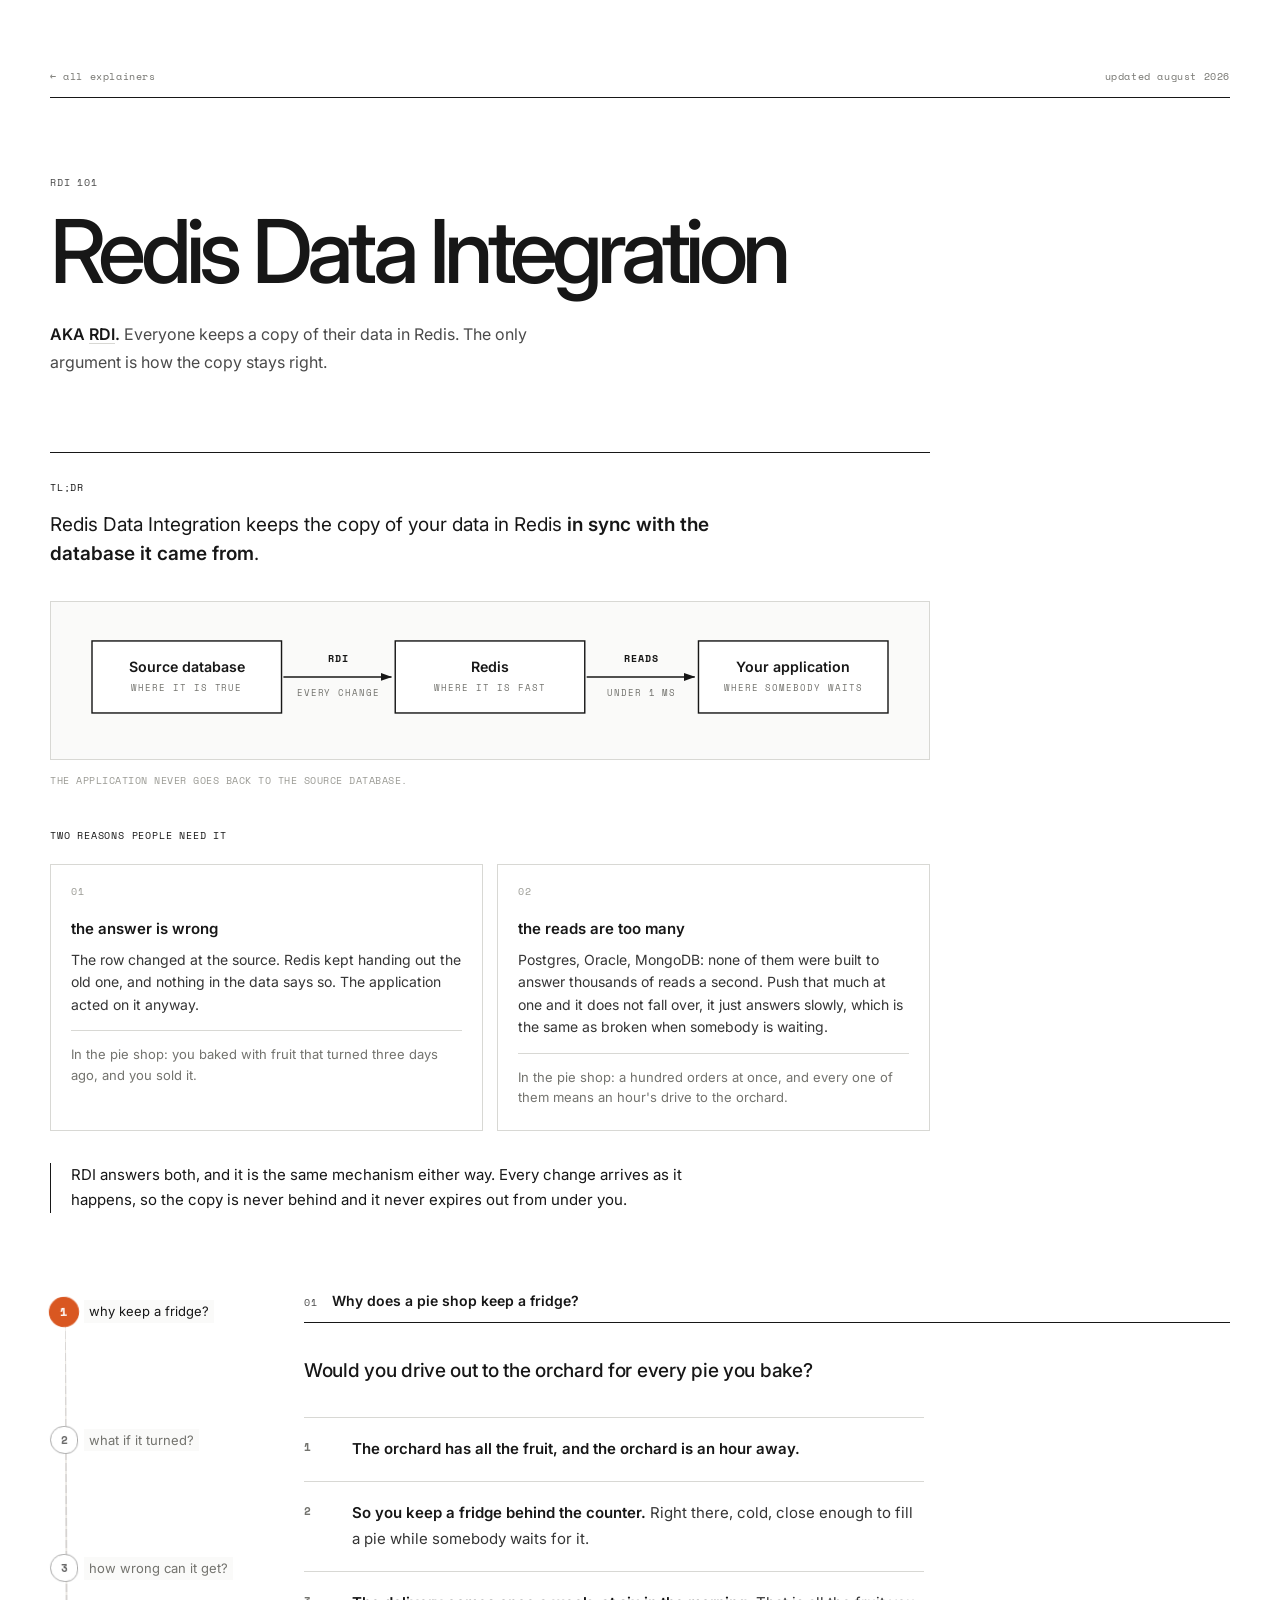
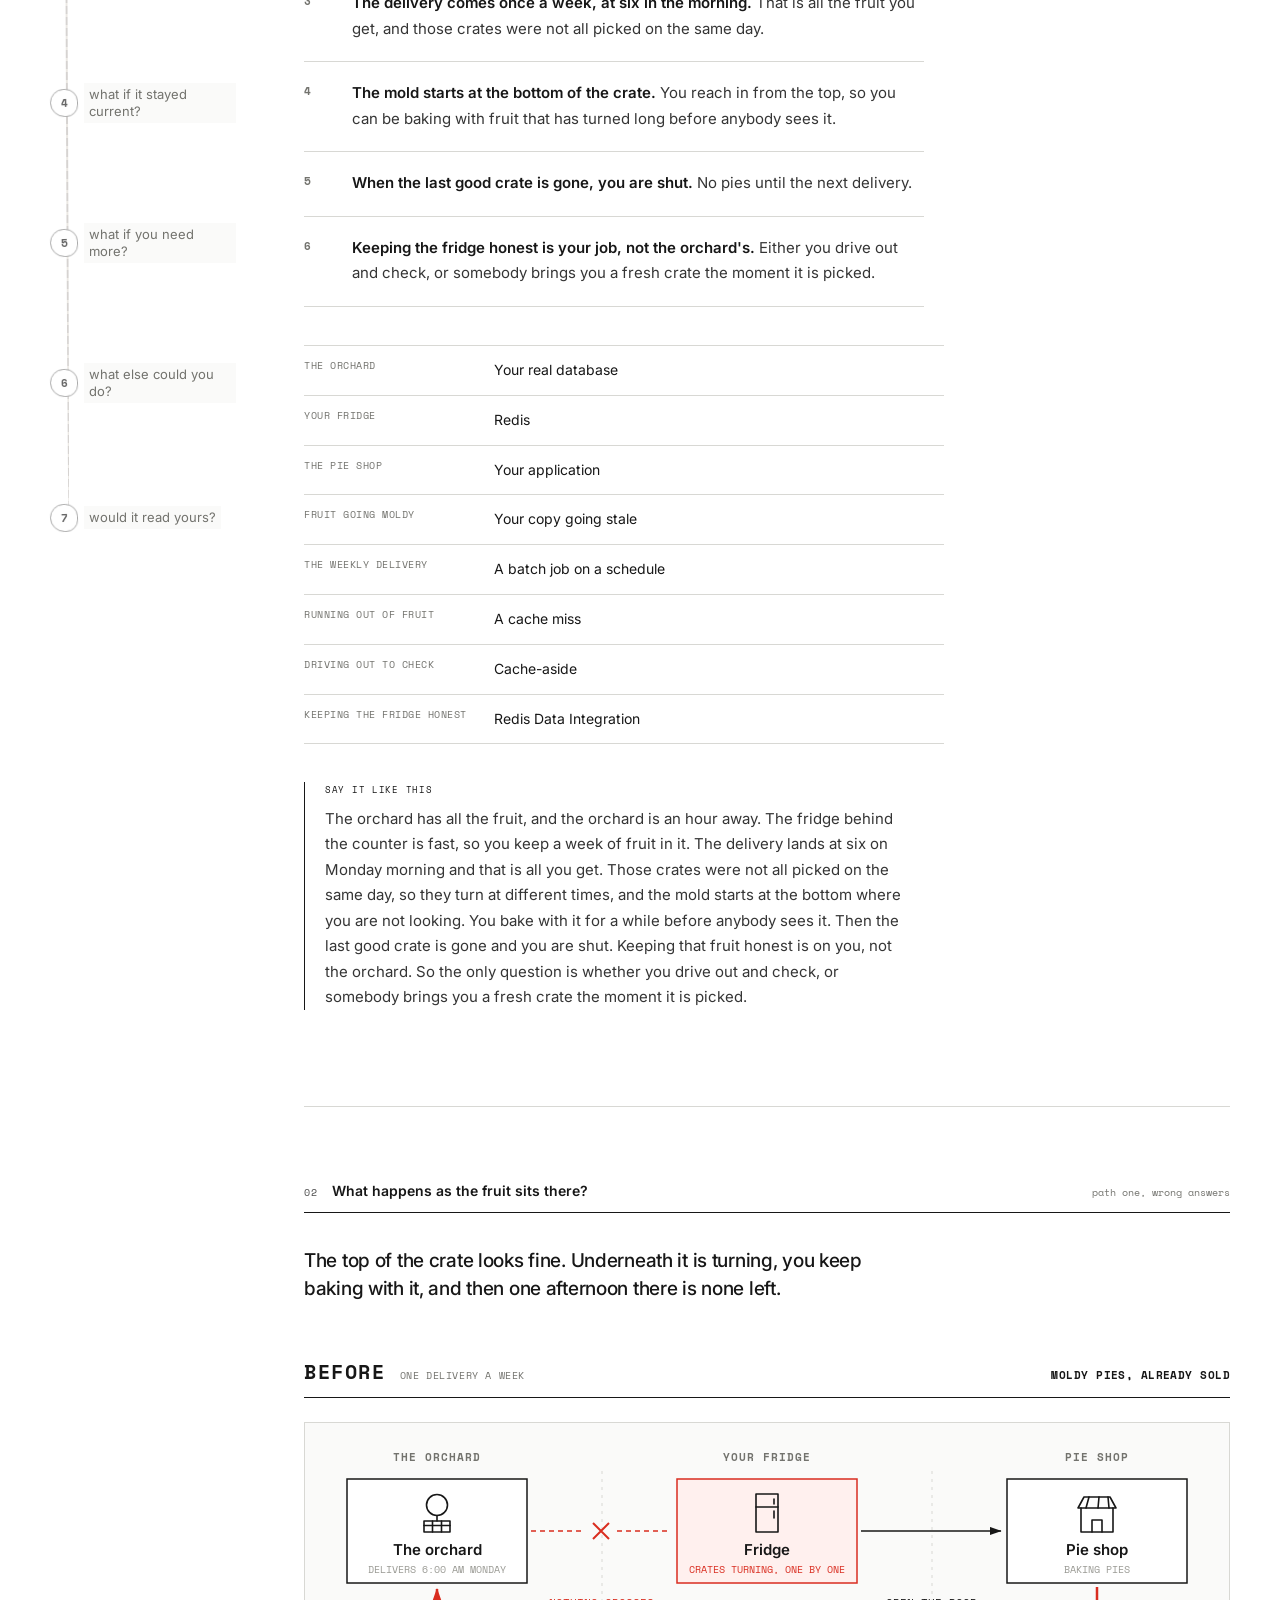
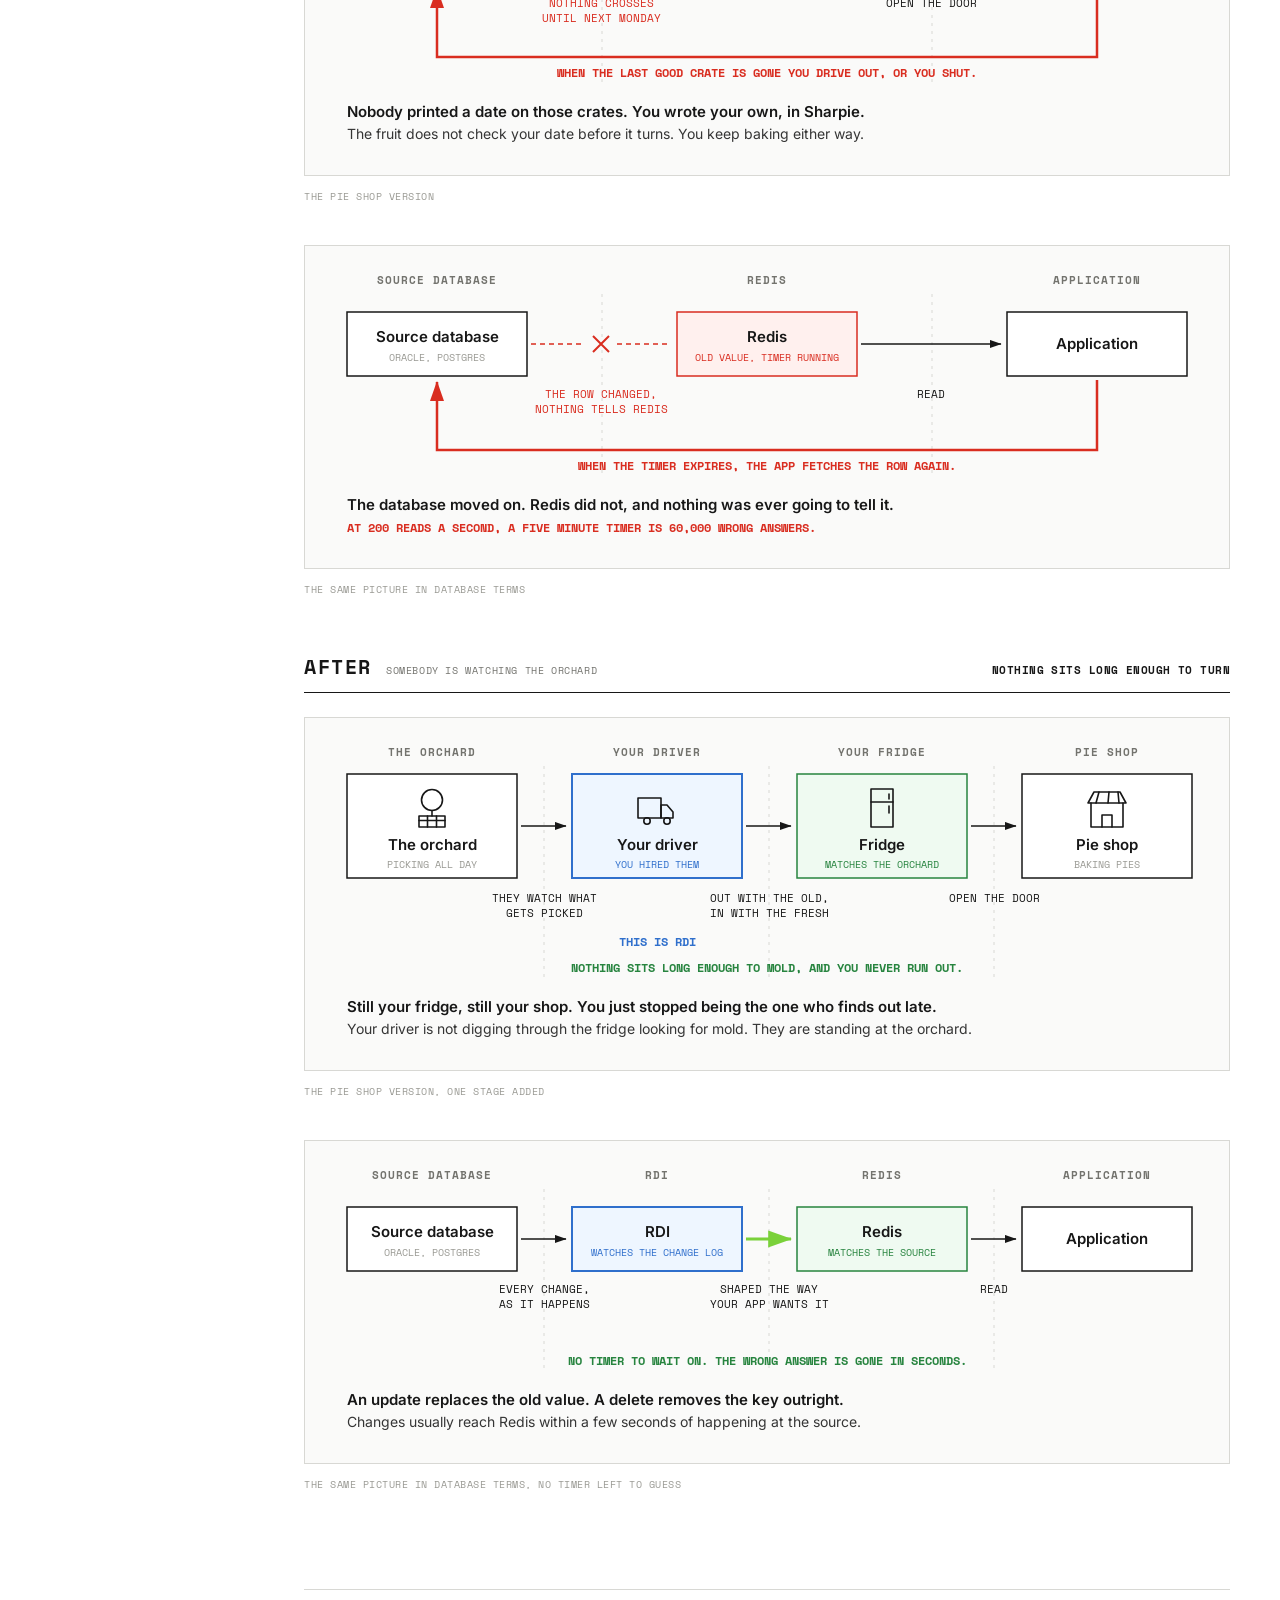
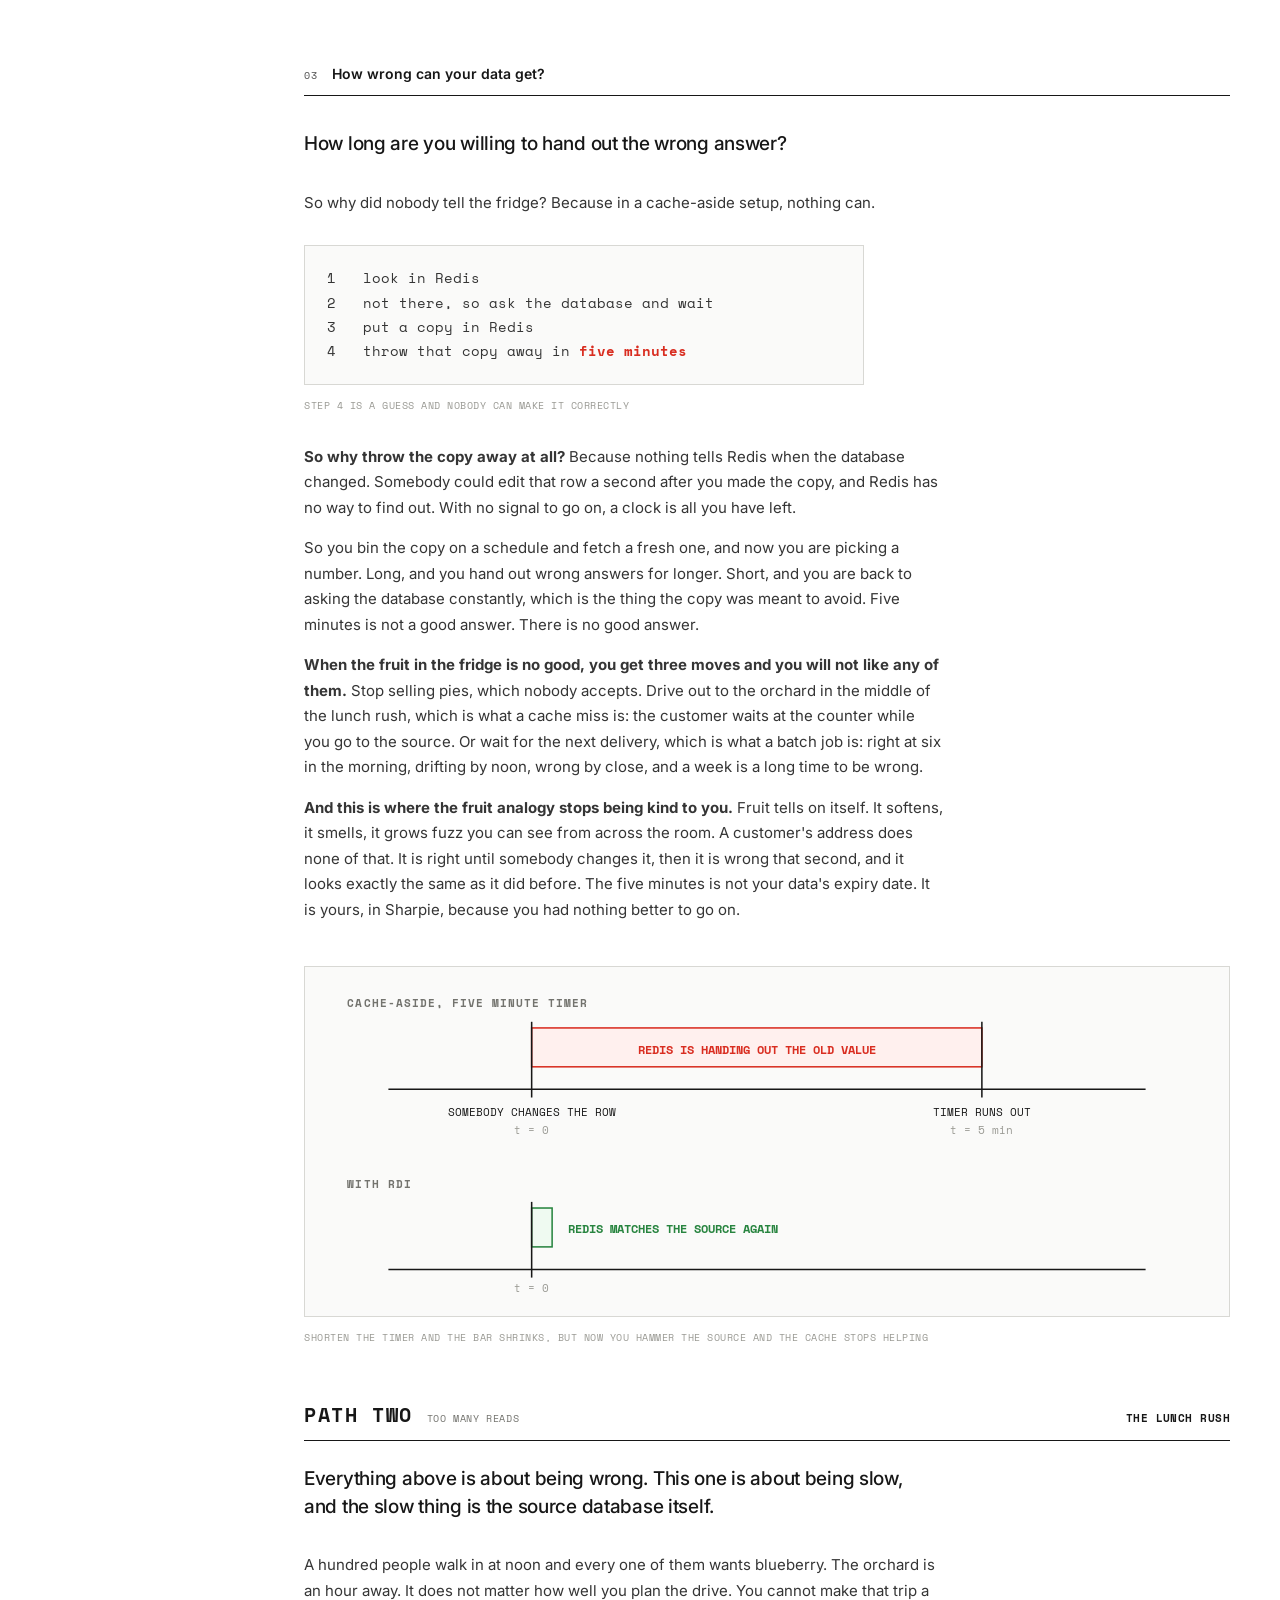
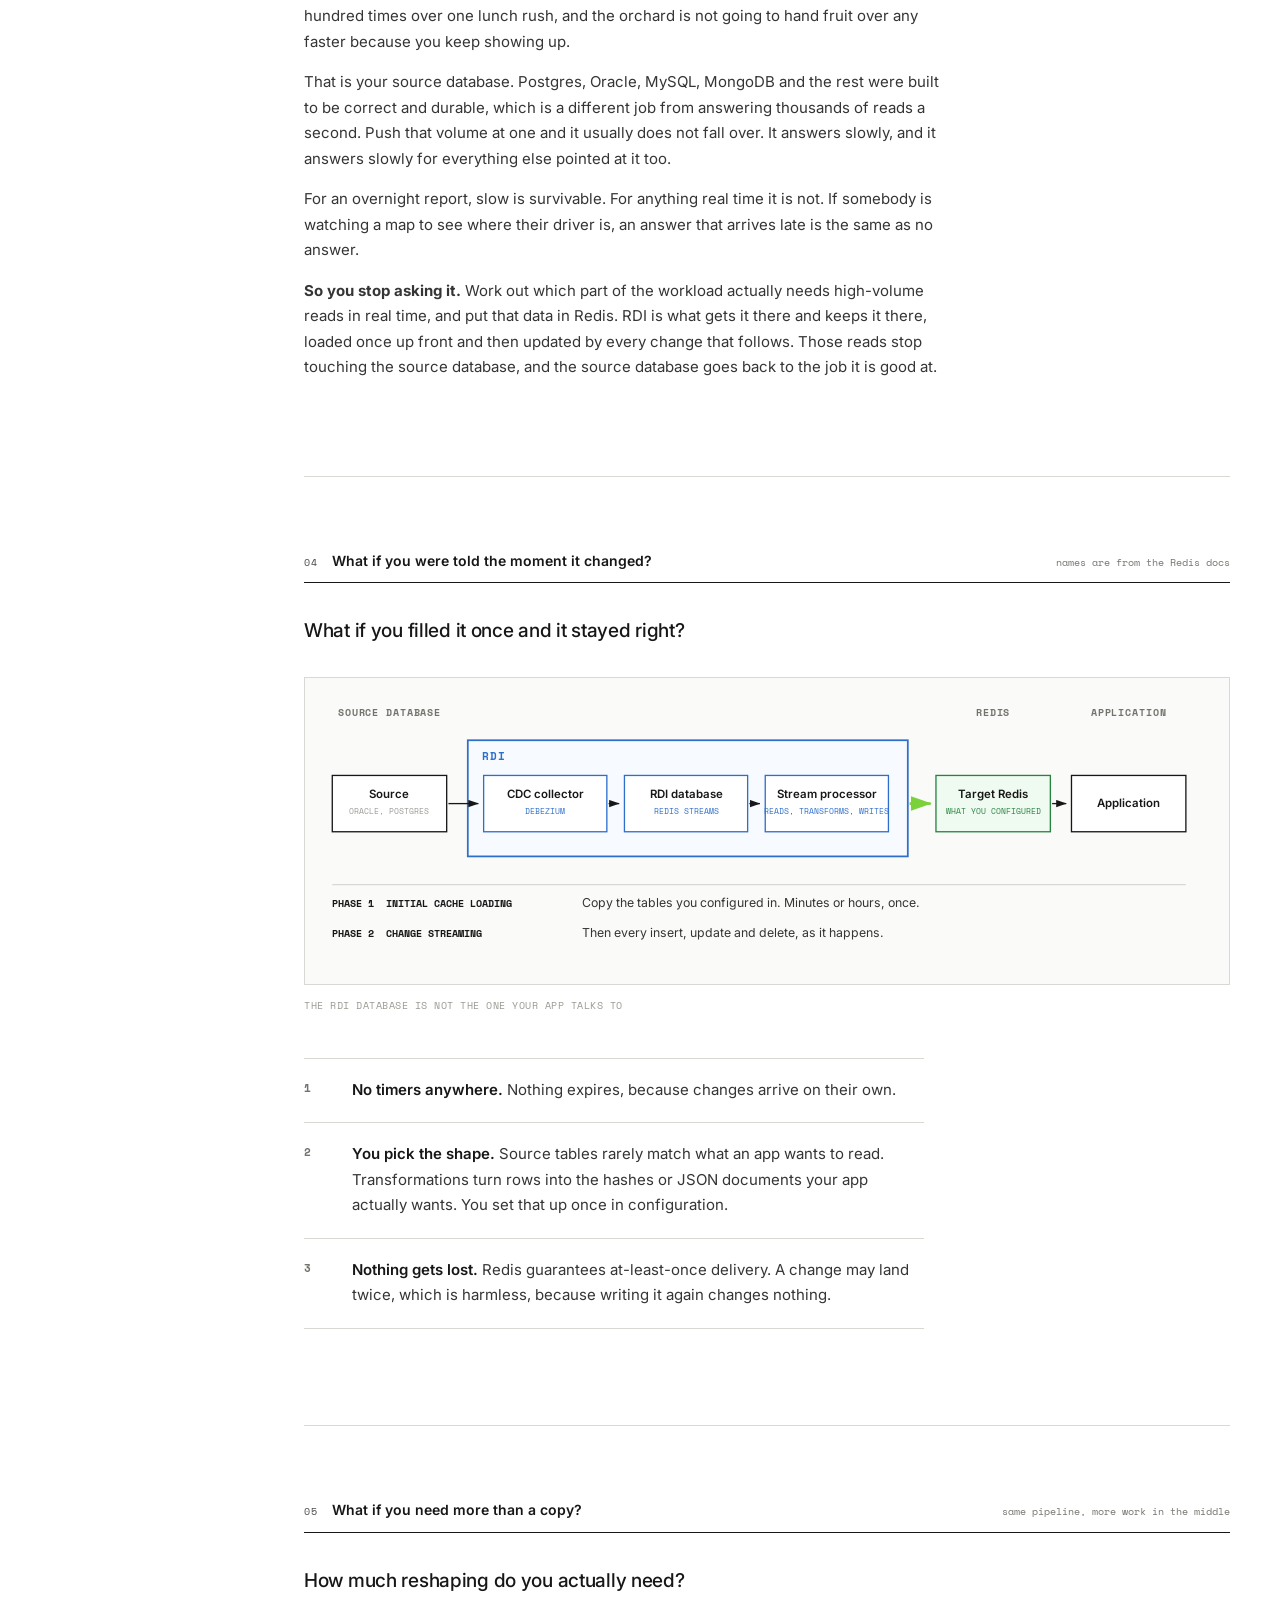
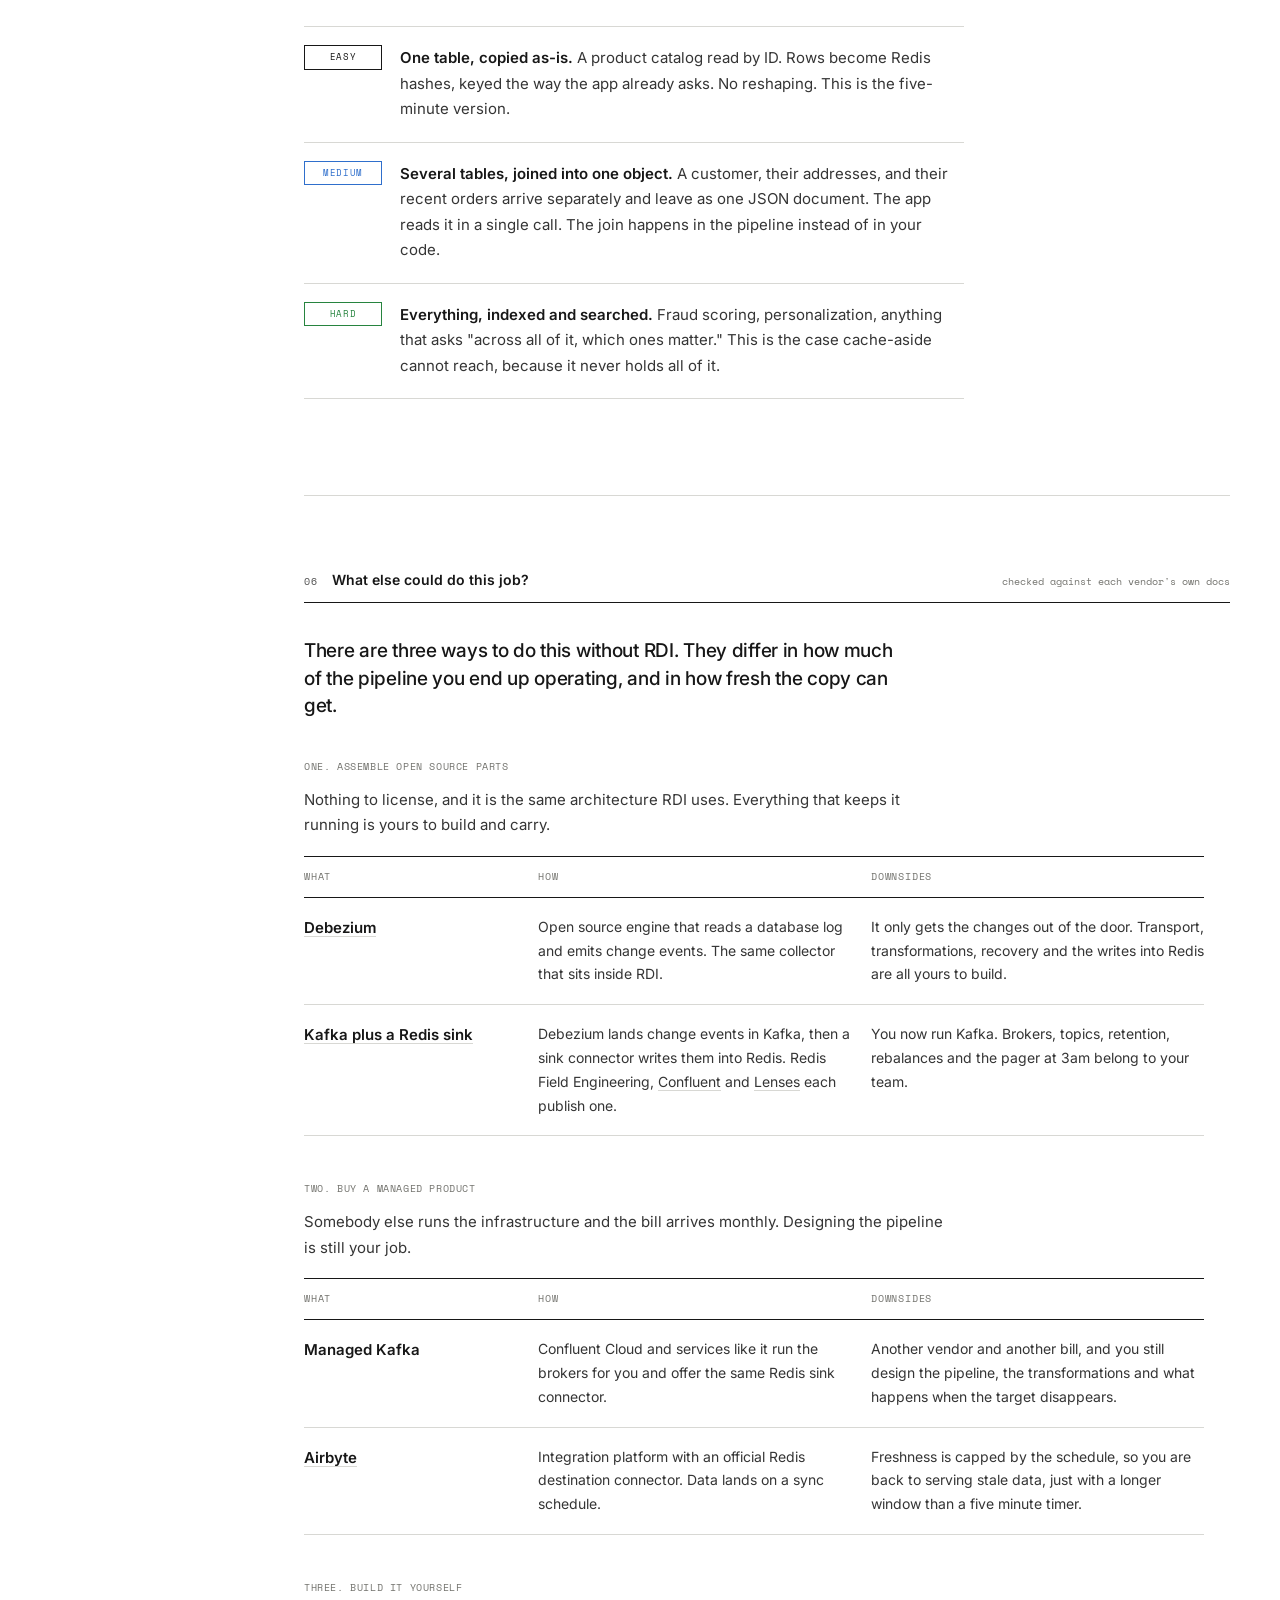
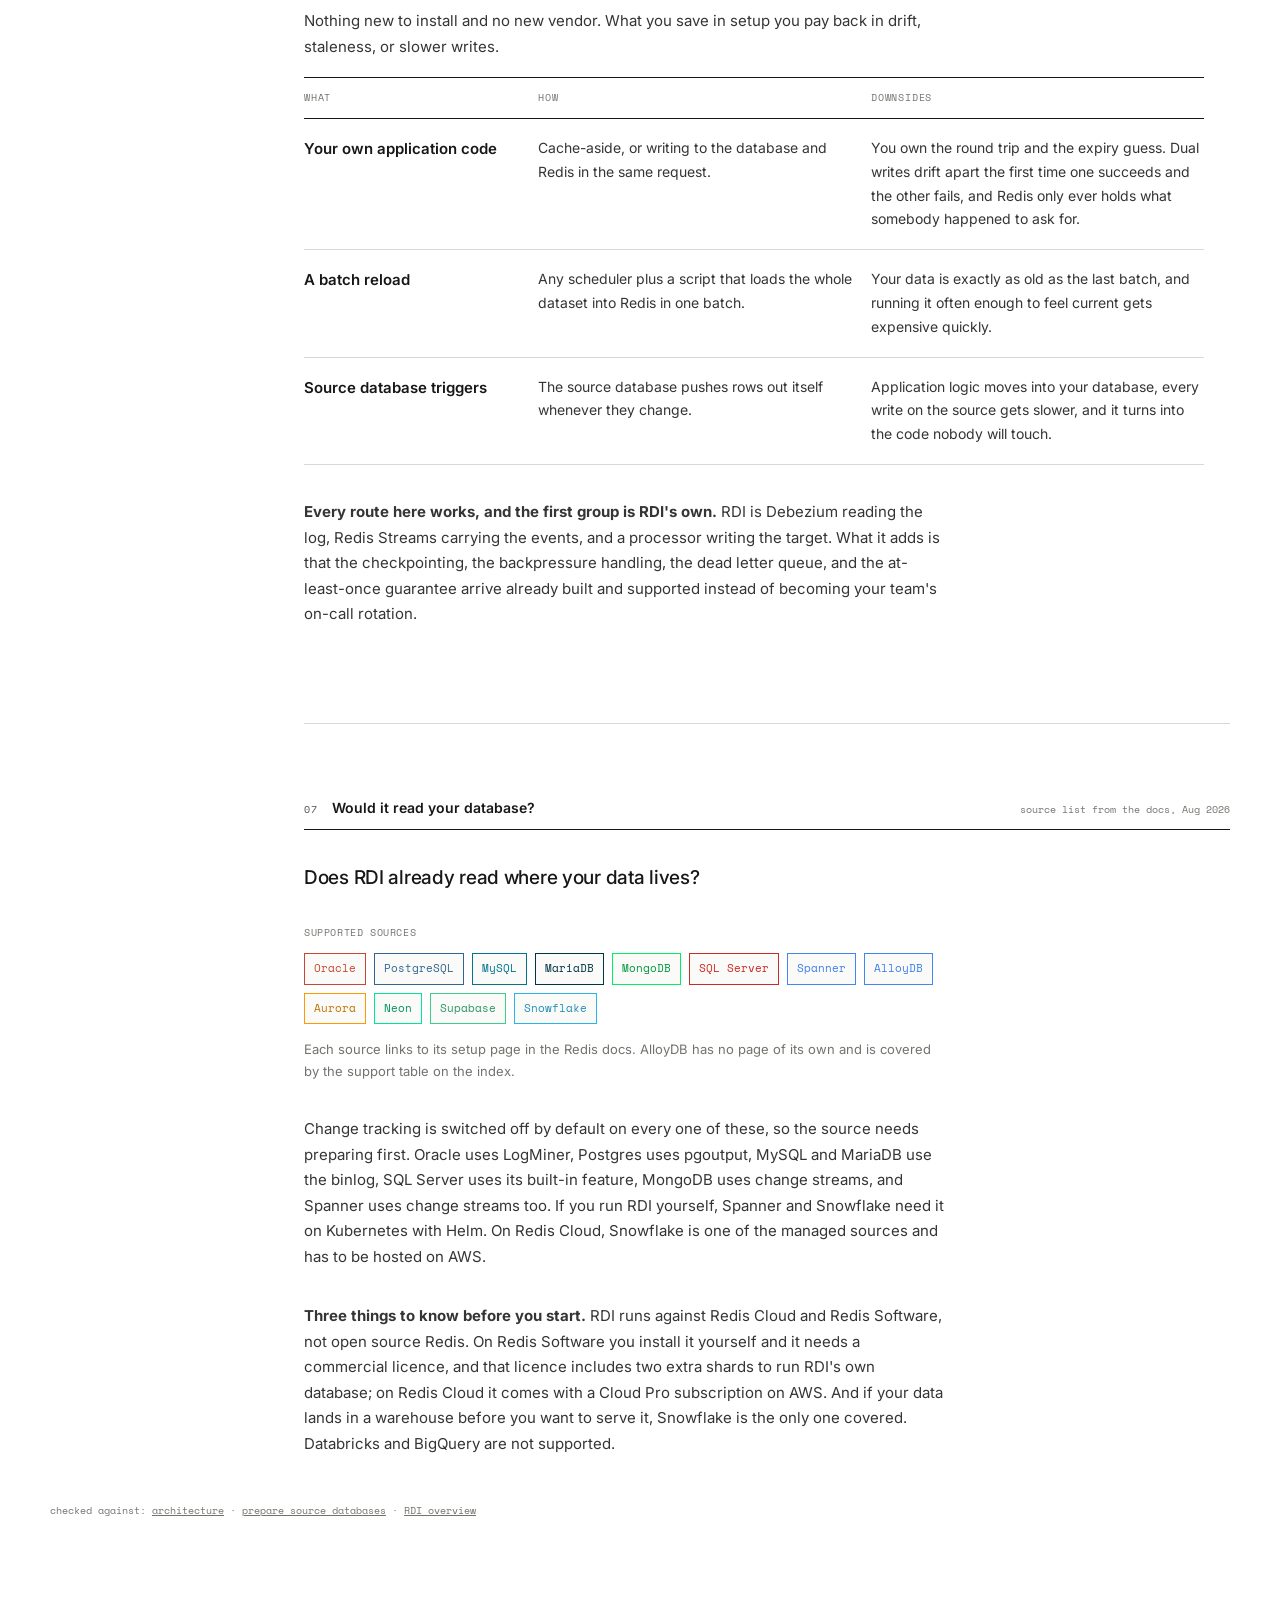
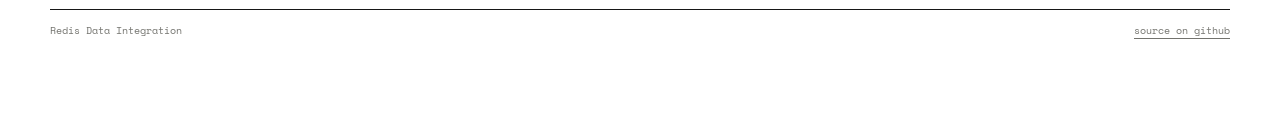
==== commit e95c01e4: "Reframe path two around the source database being slow Path two said the problem was cache misses fa" ====
--- a/redis-data-integration/index.html
+++ b/redis-data-integration/index.html
@@ -959,8 +959,8 @@
       <div class="card">
         <span class="card-num">02</span>
         <span class="card-name">the reads are too many</span>
-        <p>Redis only holds what somebody already asked for. Everything else falls through to the source database, and at scale it all falls through at once.</p>
-        <p class="card-note">In the pie shop: a hundred people want blueberry, you are out, and you are driving to the orchard while the queue builds.</p>
+        <p>Postgres, Oracle, MongoDB: none of them were built to answer thousands of reads a second. Push that much at one and it does not fall over, it just answers slowly, which is the same as broken when somebody is waiting.</p>
+        <p class="card-note">In the pie shop: a hundred orders at once, and every one of them means an hour's drive to the orchard.</p>
       </div>
     </div>
 
@@ -1312,13 +1312,15 @@
       <span class="ba-cost">THE LUNCH RUSH</span>
     </div>
 
-    <p class="point">Everything above is about being wrong. This is about being overwhelmed, and it is the same cause wearing a different coat.</p>
-
-    <p>A hundred people walk in at noon and every one of them wants blueberry. You have blueberry for the first dozen. After that you are driving to the orchard, and while you are gone nobody gets served. You come back, sell out again, and drive again.</p>
-
-    <p>That is a cache miss under load. Redis only ever holds what somebody already asked for, so anything nobody has requested yet is not in there. When the traffic arrives all at once, every one of those reads lands on the source database in the same moment. That database was sized for a trickle of misses, not for the whole lunch rush, and when it slows down it slows down for everything else using it too.</p>
-
-    <p style="margin-bottom:44px"><b>RDI stocks the fridge before anybody walks in, and keeps it stocked.</b> You choose which data it syncs. That data is loaded once up front and then kept current by every change that follows, so it is in Redis before the first request and it never expires out. The reads for it stop reaching the source database at all.</p>
+    <p class="point">Everything above is about being wrong. This one is about being slow, and the slow thing is the source database itself.</p>
+
+    <p>A hundred people walk in at noon and every one of them wants blueberry. The orchard is an hour away. It does not matter how well you plan the drive. You cannot make that trip a hundred times over one lunch rush, and the orchard is not going to hand fruit over any faster because you keep showing up.</p>
+
+    <p>That is your source database. Postgres, Oracle, MySQL, MongoDB and the rest were built to be correct and durable, which is a different job from answering thousands of reads a second. Push that volume at one and it usually does not fall over. It answers slowly, and it answers slowly for everything else pointed at it too.</p>
+
+    <p>For an overnight report, slow is survivable. For anything real time it is not. If somebody is watching a map to see where their driver is, an answer that arrives late is the same as no answer.</p>
+
+    <p style="margin-bottom:44px"><b>So you stop asking it.</b> Work out which part of the workload actually needs high-volume reads in real time, and put that data in Redis. RDI is what gets it there and keeps it there, loaded once up front and then updated by every change that follows. Those reads stop touching the source database, and the source database goes back to the job it is good at.</p>
 
   </section>
 
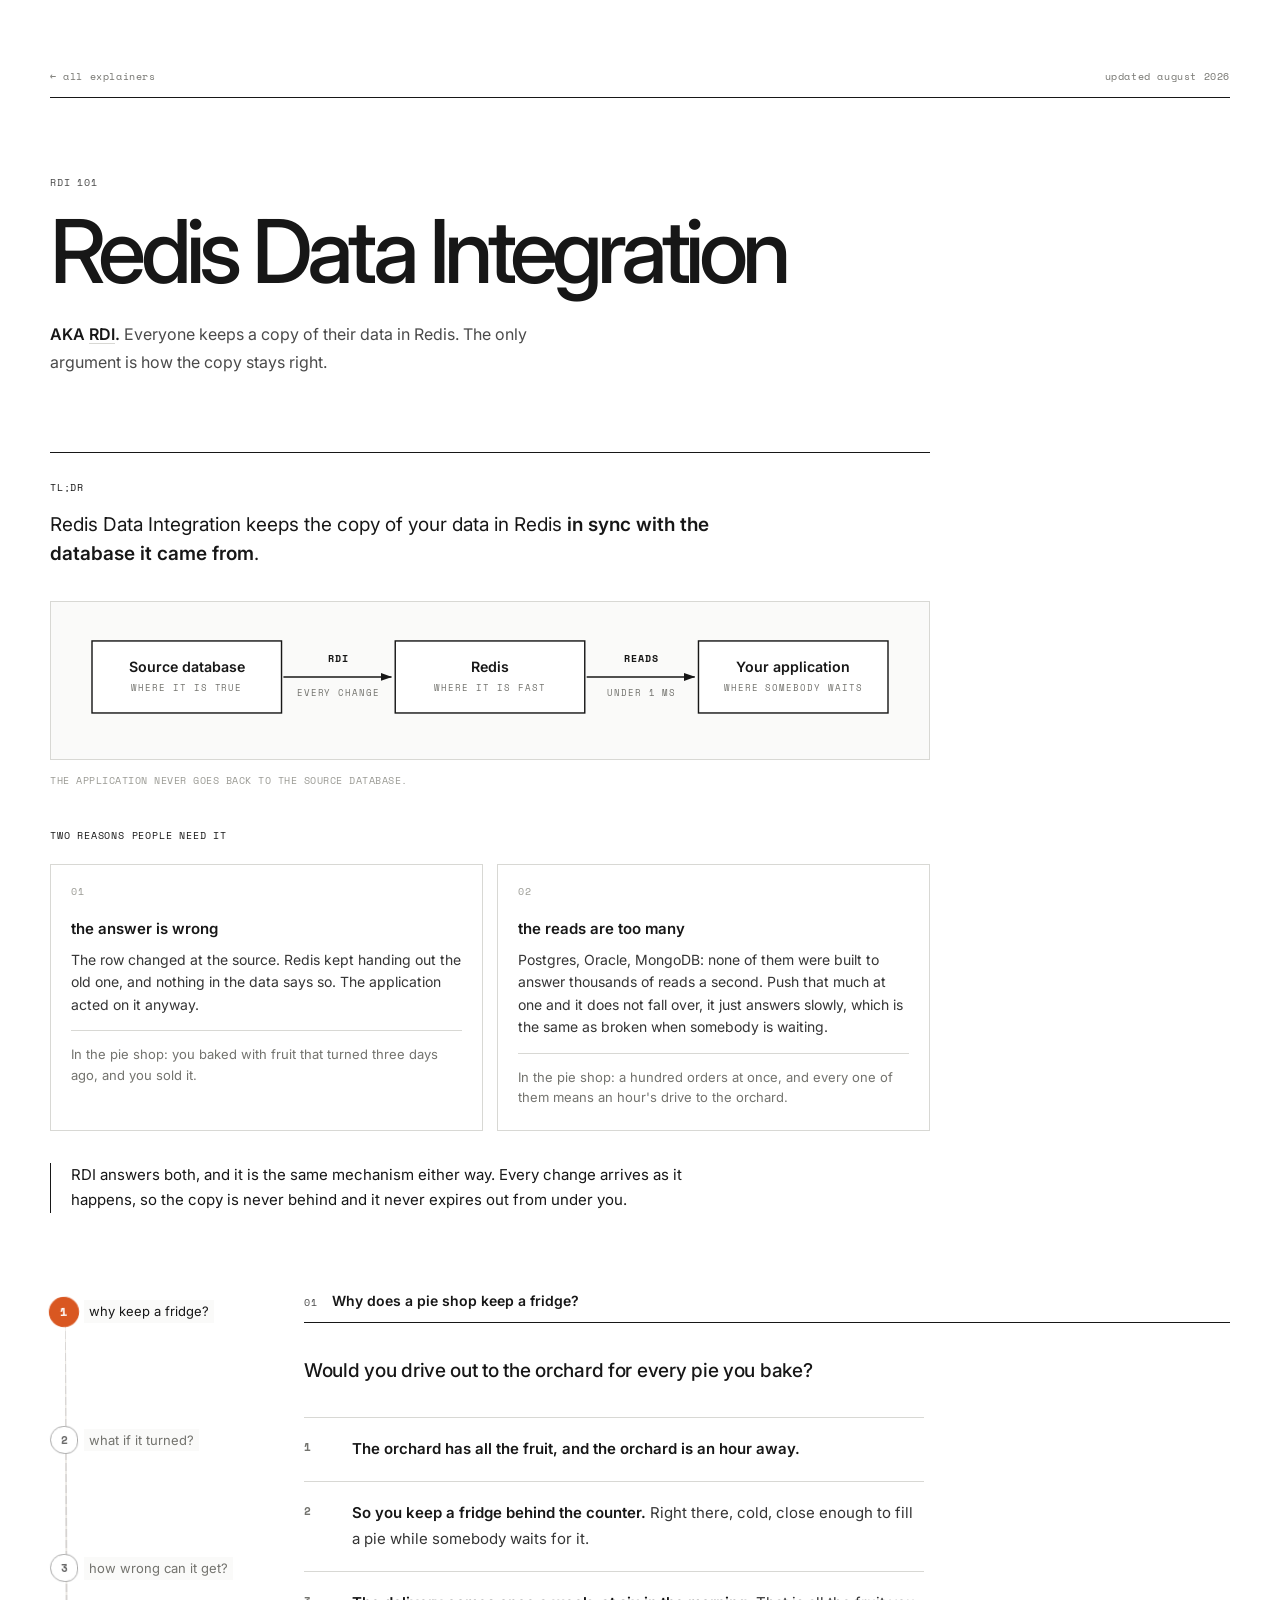
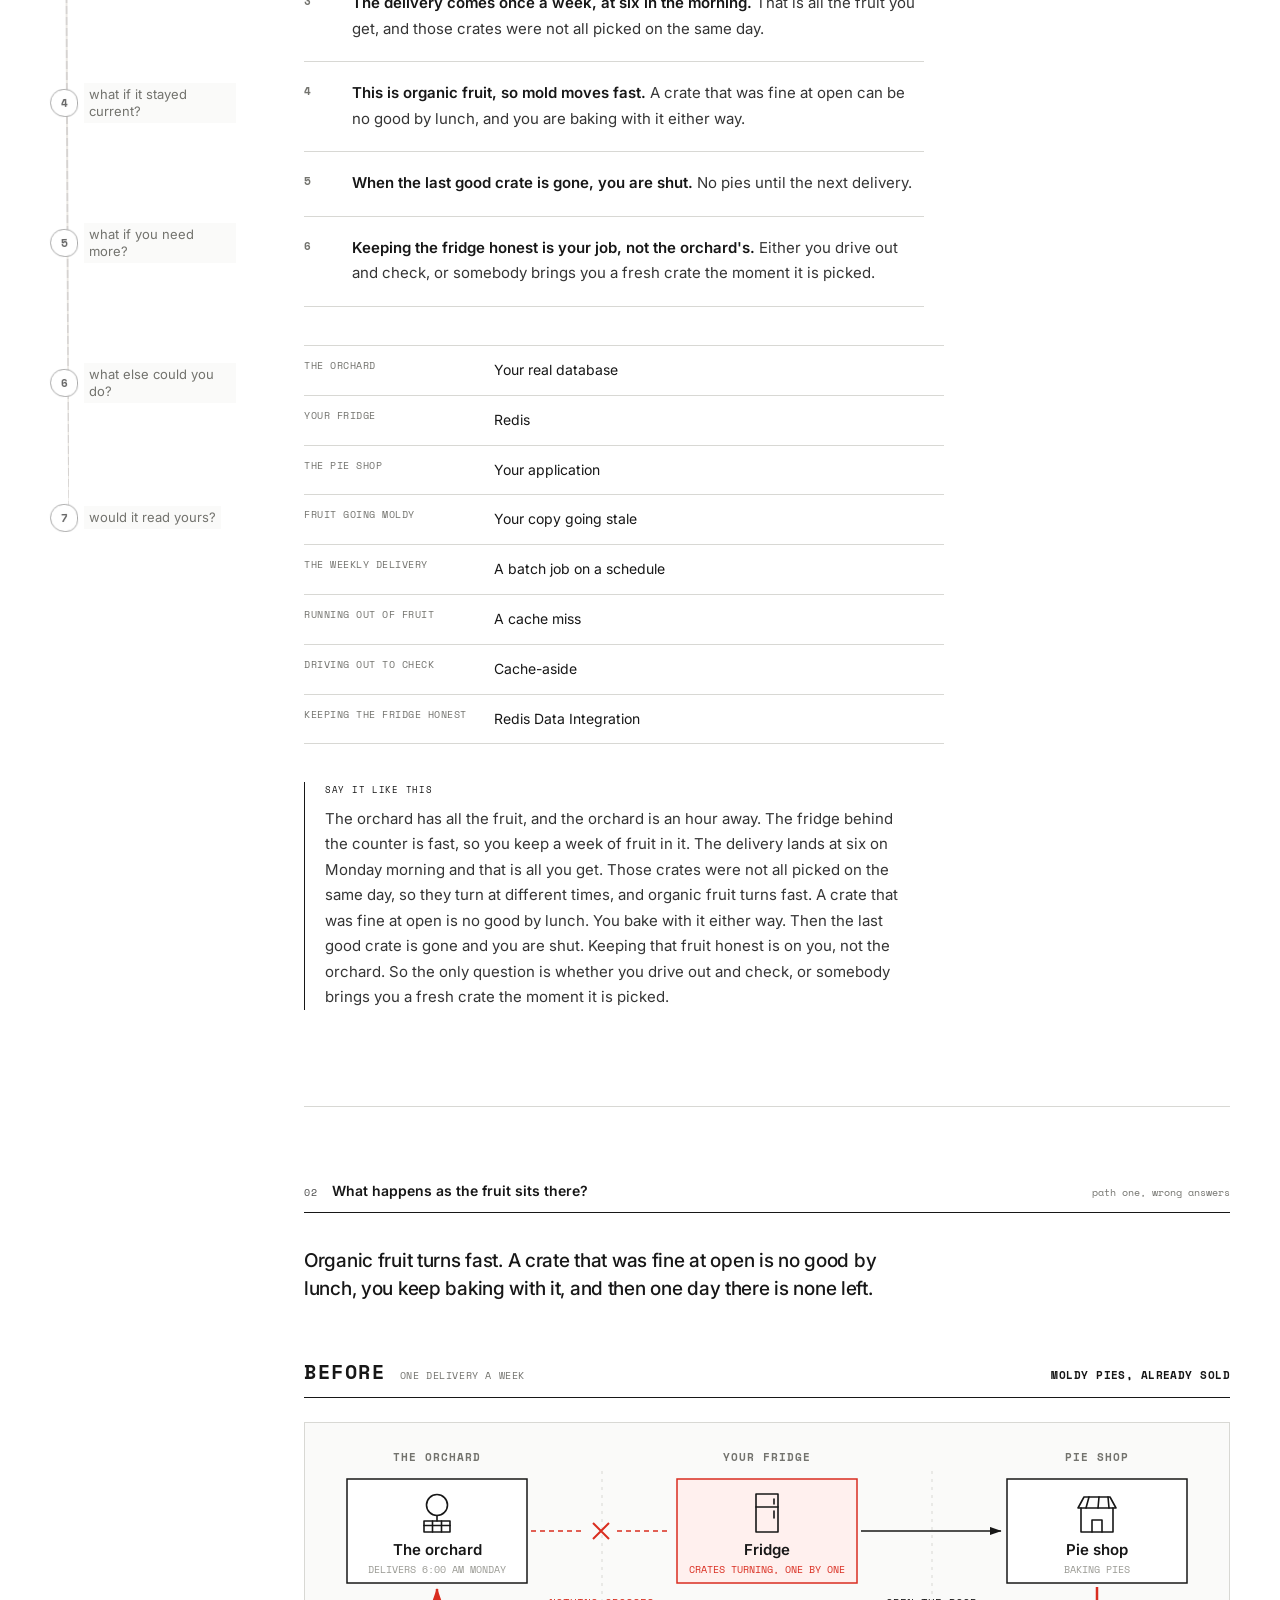
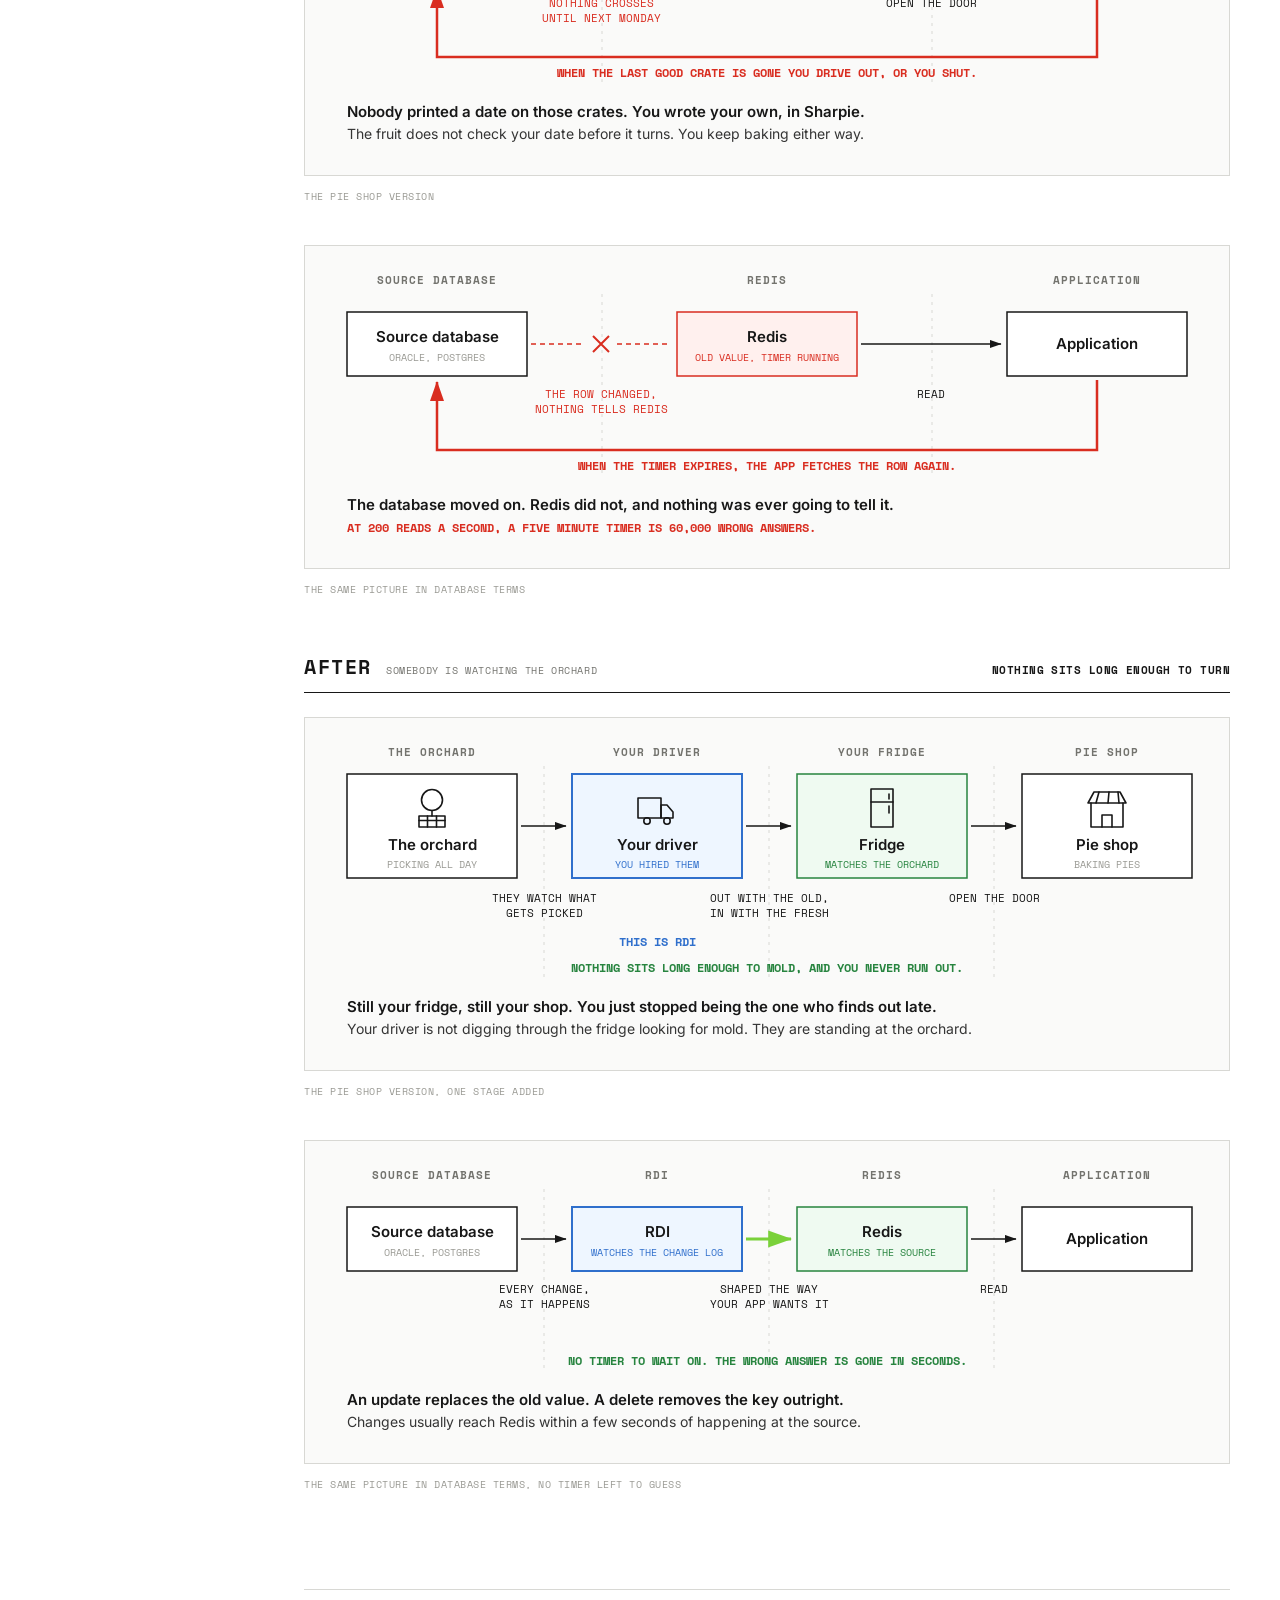
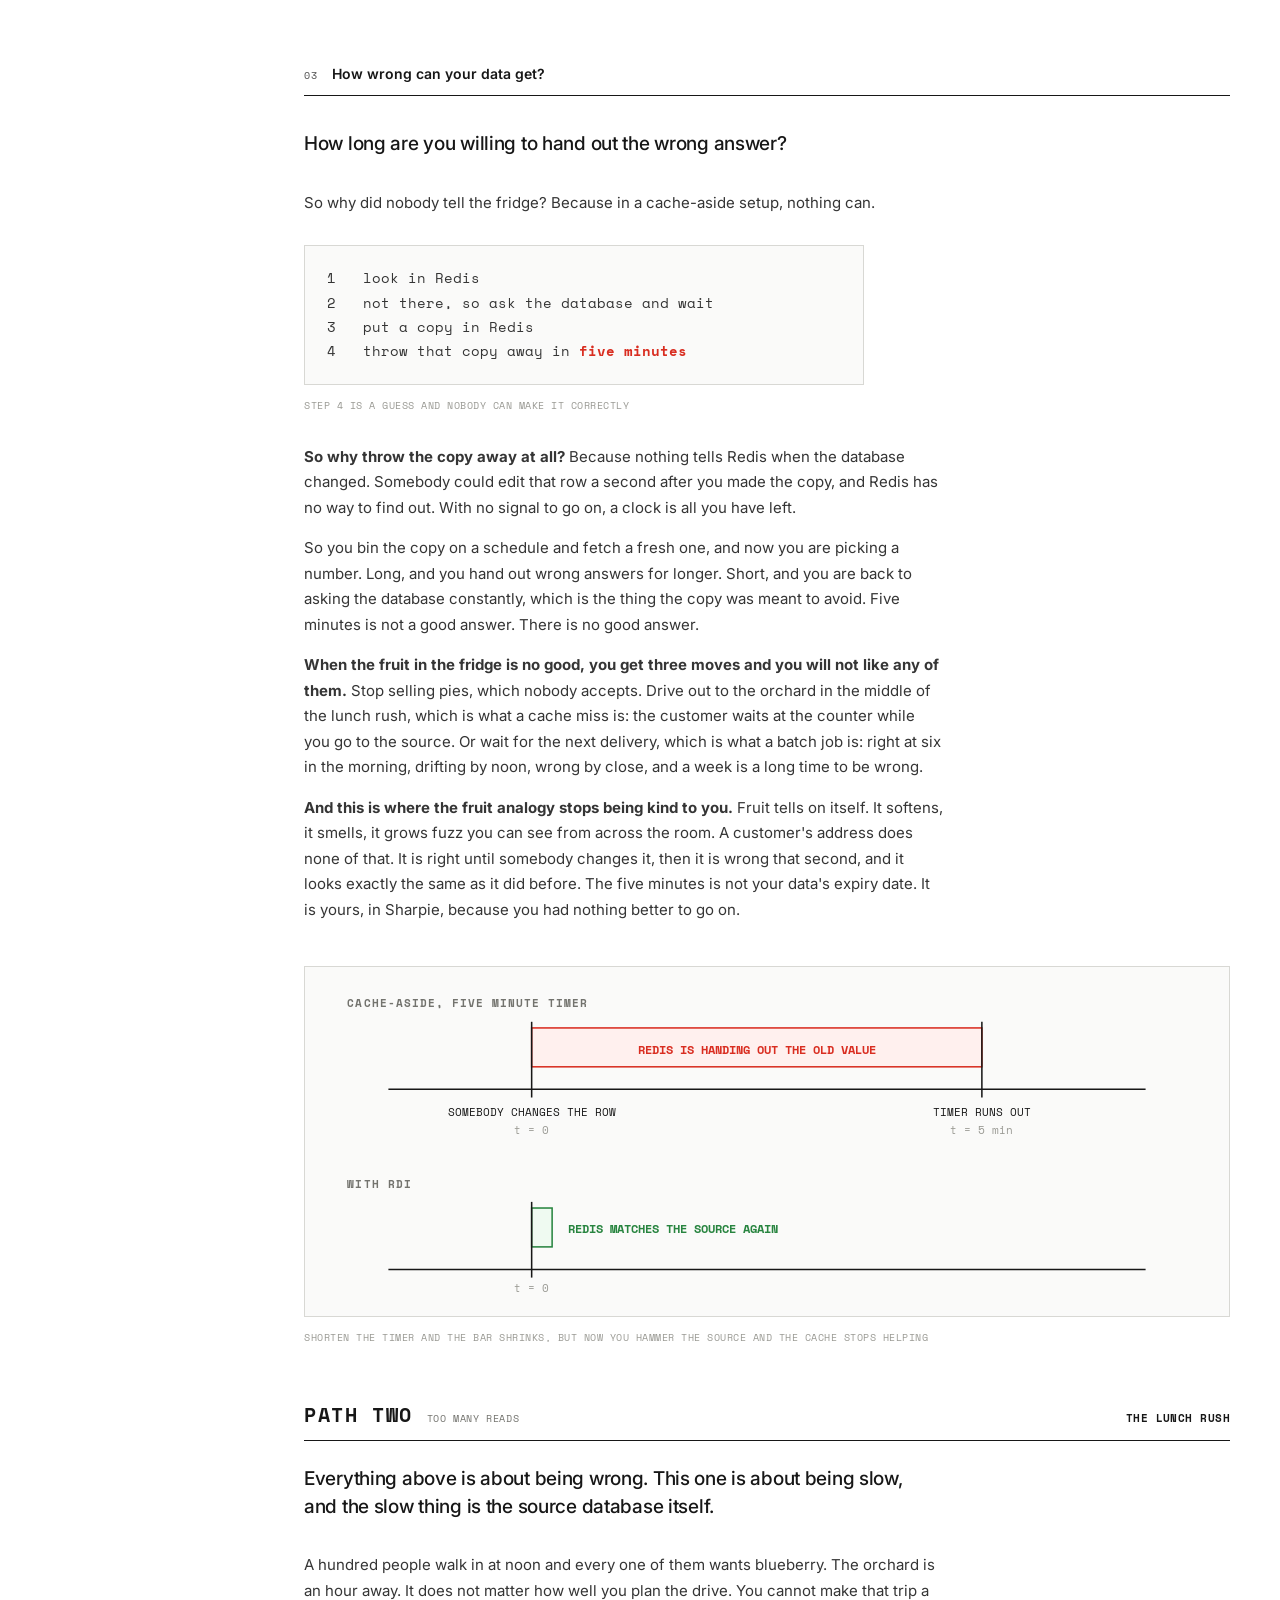
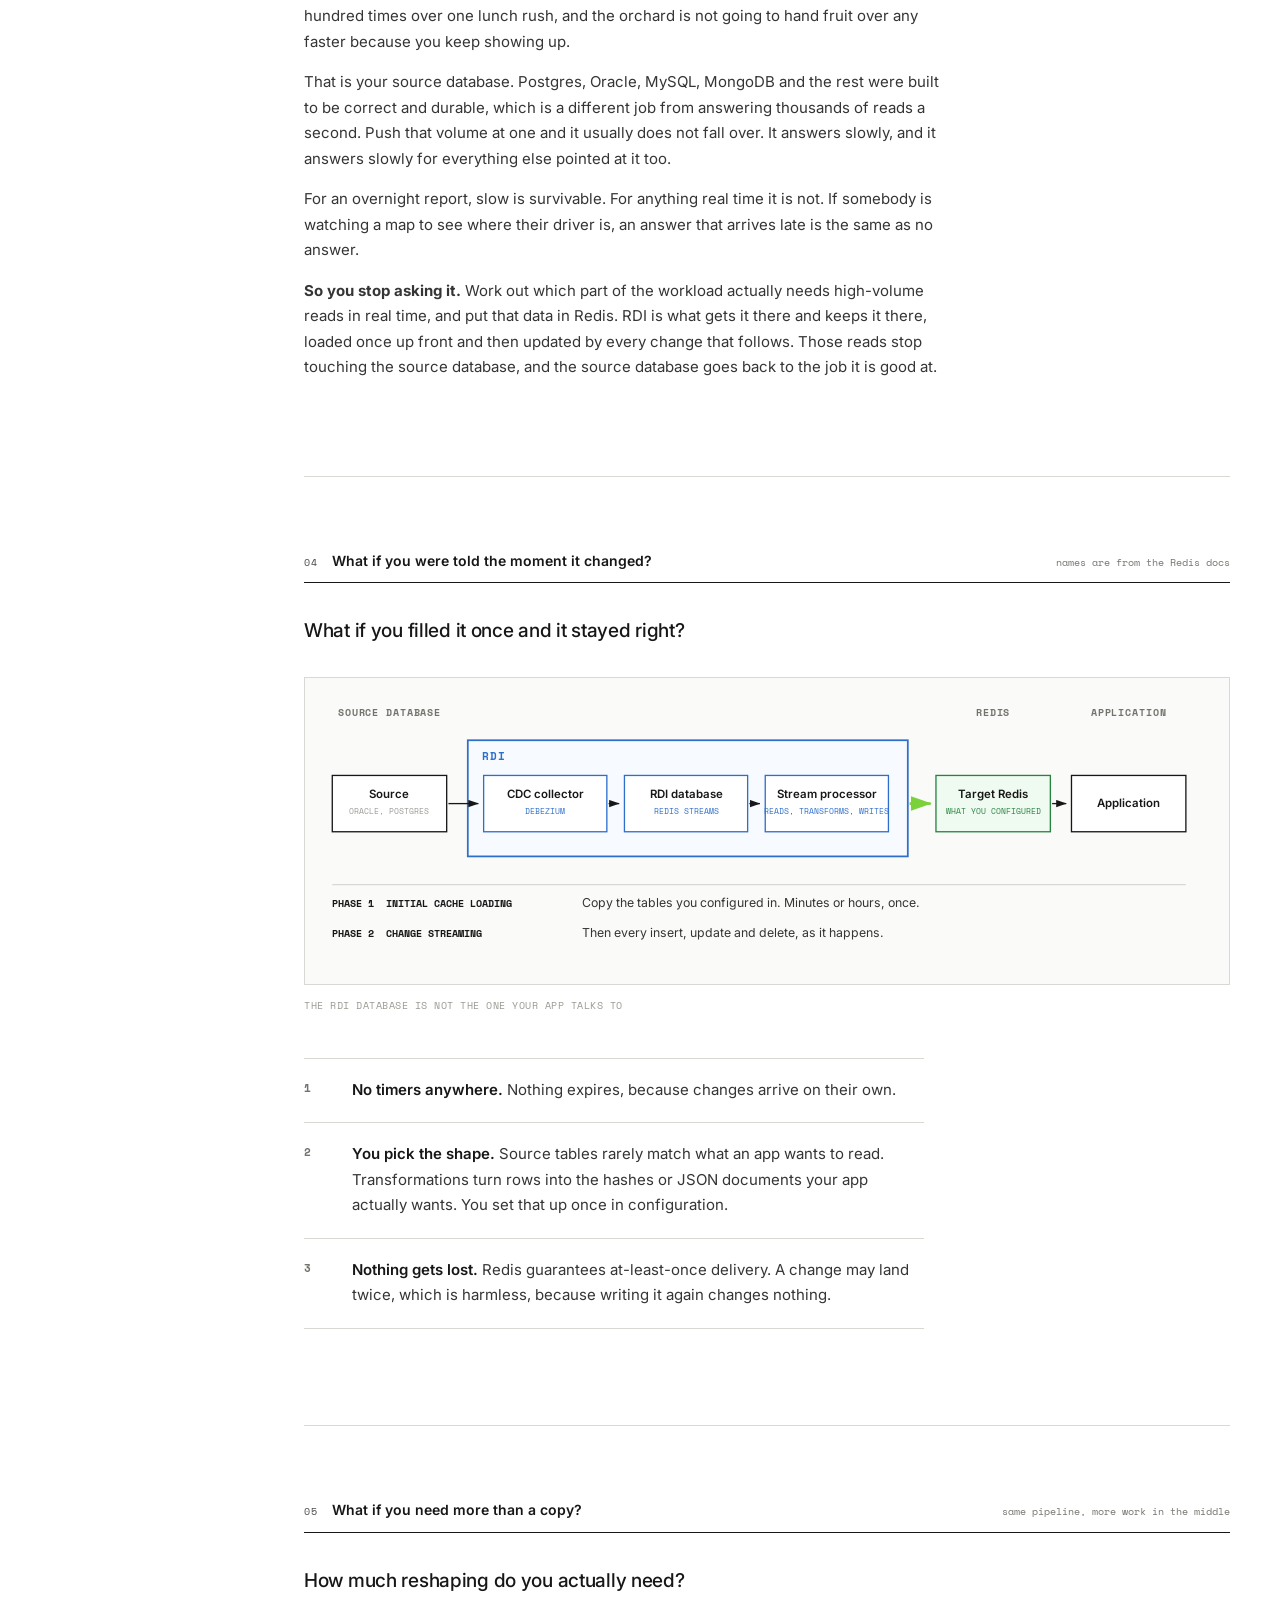
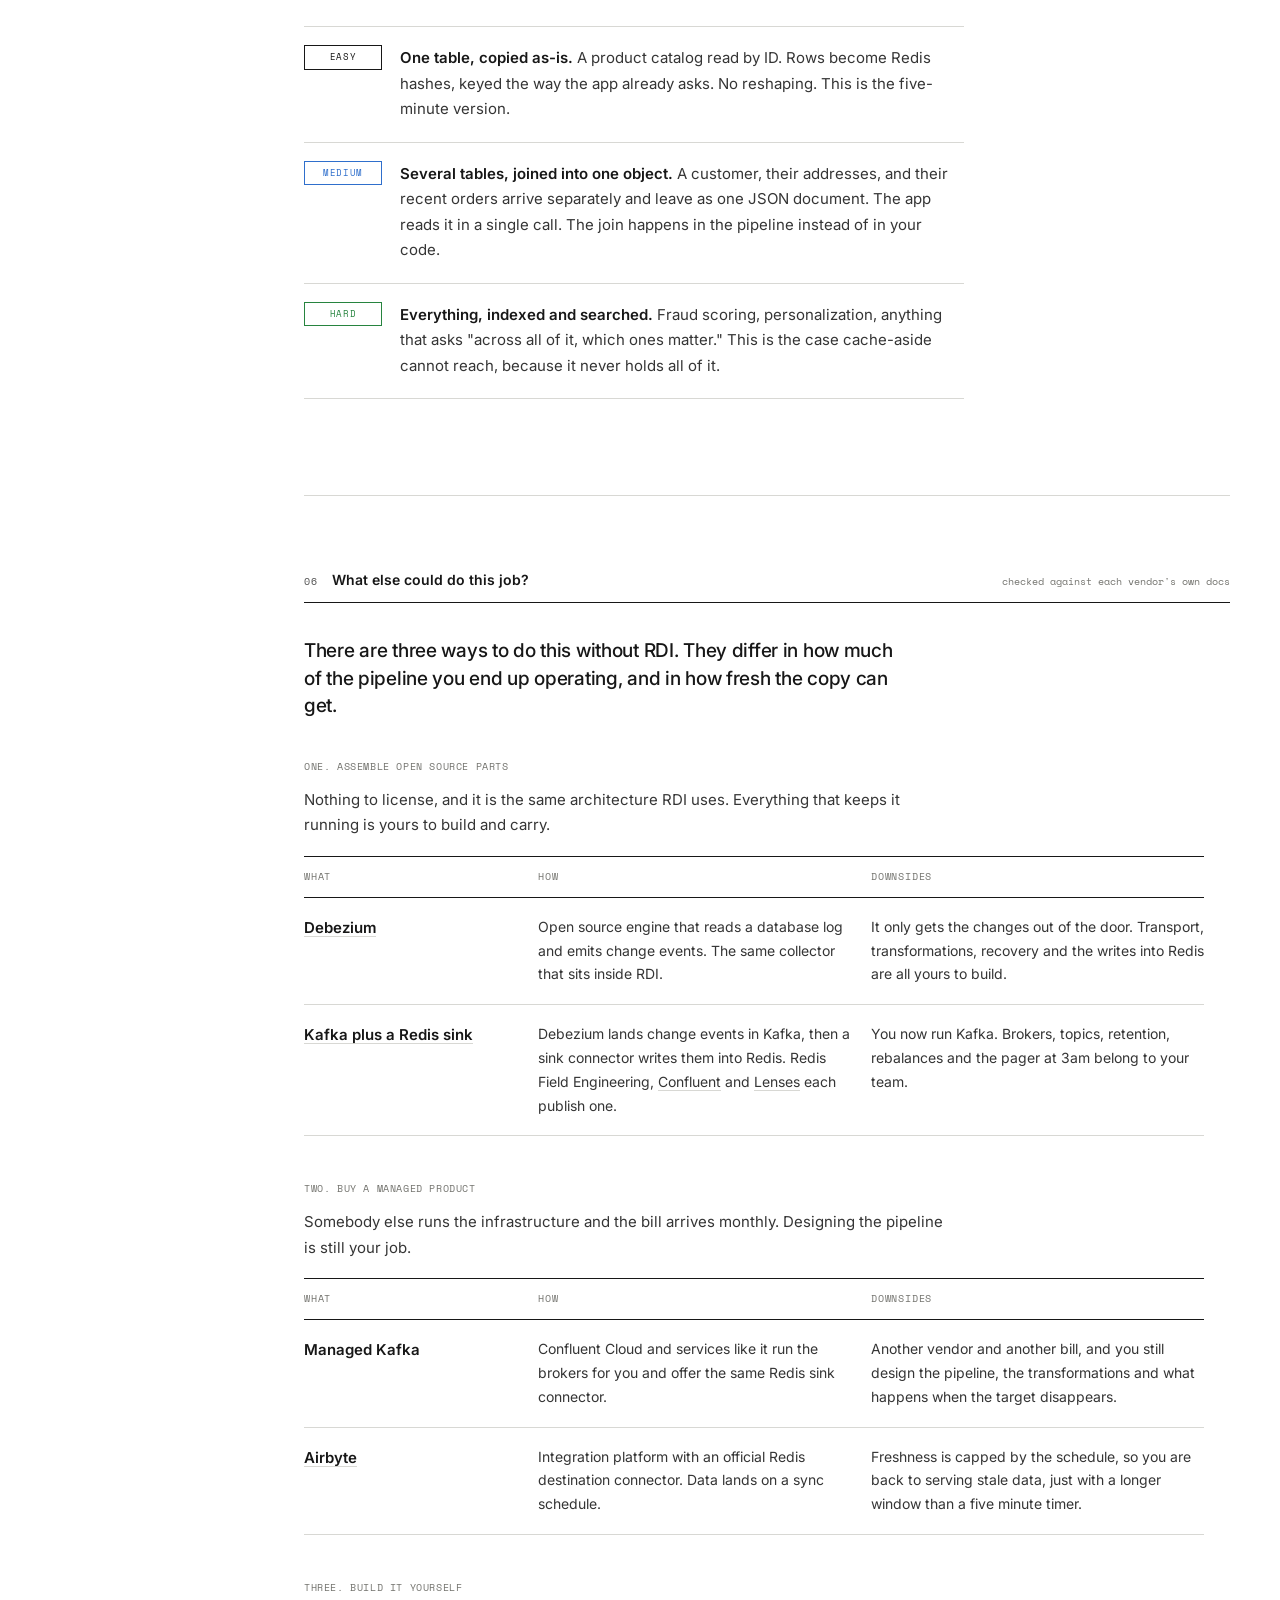
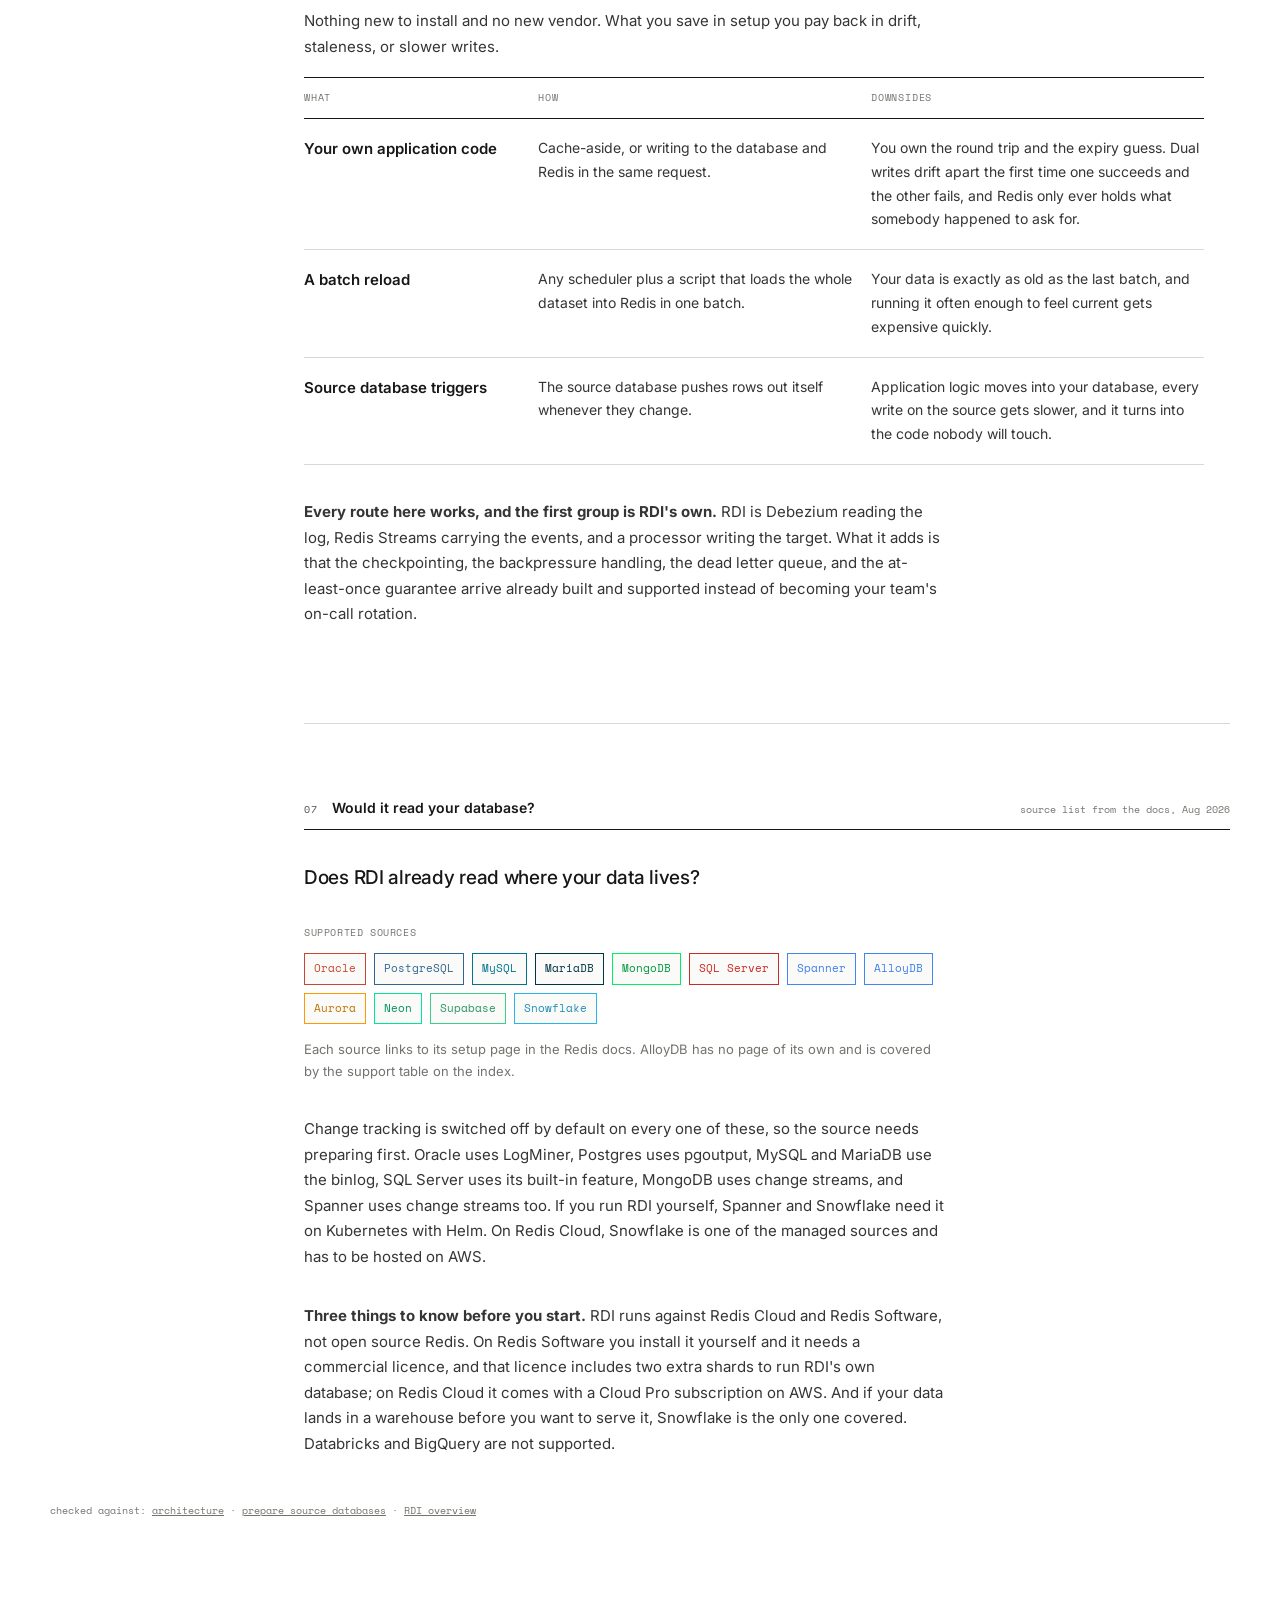
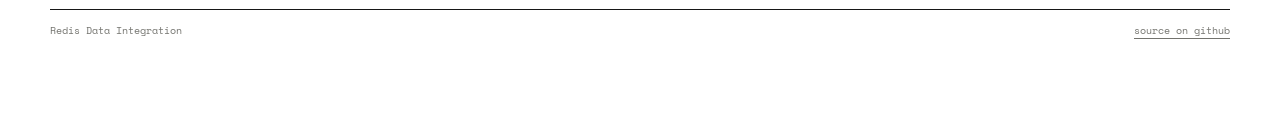
==== commit fdc2e891: "Drop where the mold starts, keep that it happens fast The bottom-of-the-crate detail carried no weig" ====
--- a/redis-data-integration/index.html
+++ b/redis-data-integration/index.html
@@ -1007,7 +1007,7 @@
       <li><span><b>The orchard has all the fruit, and the orchard is an hour away.</b></span></li>
       <li><span><b>So you keep a fridge behind the counter.</b> Right there, cold, close enough to fill a pie while somebody waits for it.</span></li>
       <li><span><b>The delivery comes once a week, at six in the morning.</b> That is all the fruit you get, and those crates were not all picked on the same day.</span></li>
-      <li><span><b>The mold starts at the bottom of the crate.</b> You reach in from the top, so you can be baking with fruit that has turned long before anybody sees it.</span></li>
+      <li><span><b>This is organic fruit, so mold moves fast.</b> A crate that was fine at open can be no good by lunch, and you are baking with it either way.</span></li>
       <li><span><b>When the last good crate is gone, you are shut.</b> No pies until the next delivery.</span></li>
       <li><span><b>Keeping the fridge honest is your job, not the orchard's.</b> Either you drive out and check, or somebody brings you a fresh crate the moment it is picked.</span></li>
     </ul>
@@ -1025,7 +1025,7 @@
 
     <div class="say">
       <span class="say-label">SAY IT LIKE THIS</span>
-      <p>The orchard has all the fruit, and the orchard is an hour away. The fridge behind the counter is fast, so you keep a week of fruit in it. The delivery lands at six on Monday morning and that is all you get. Those crates were not all picked on the same day, so they turn at different times, and the mold starts at the bottom where you are not looking. You bake with it for a while before anybody sees it. Then the last good crate is gone and you are shut. Keeping that fruit honest is on you, not the orchard. So the only question is whether you drive out and check, or somebody brings you a fresh crate the moment it is picked.</p>
+      <p>The orchard has all the fruit, and the orchard is an hour away. The fridge behind the counter is fast, so you keep a week of fruit in it. The delivery lands at six on Monday morning and that is all you get. Those crates were not all picked on the same day, so they turn at different times, and organic fruit turns fast. A crate that was fine at open is no good by lunch. You bake with it either way. Then the last good crate is gone and you are shut. Keeping that fruit honest is on you, not the orchard. So the only question is whether you drive out and check, or somebody brings you a fresh crate the moment it is picked.</p>
     </div>
   </section>
 
@@ -1037,7 +1037,7 @@
       <span class="sec-note">path one, wrong answers</span>
     </div>
 
-    <p class="point">The top of the crate looks fine. Underneath it is turning, you keep baking with it, and then one afternoon there is none left.</p>
+    <p class="point">Organic fruit turns fast. A crate that was fine at open is no good by lunch, you keep baking with it, and then one day there is none left.</p>
 
     <div class="ba-head">
       <span class="ba-label">BEFORE</span>
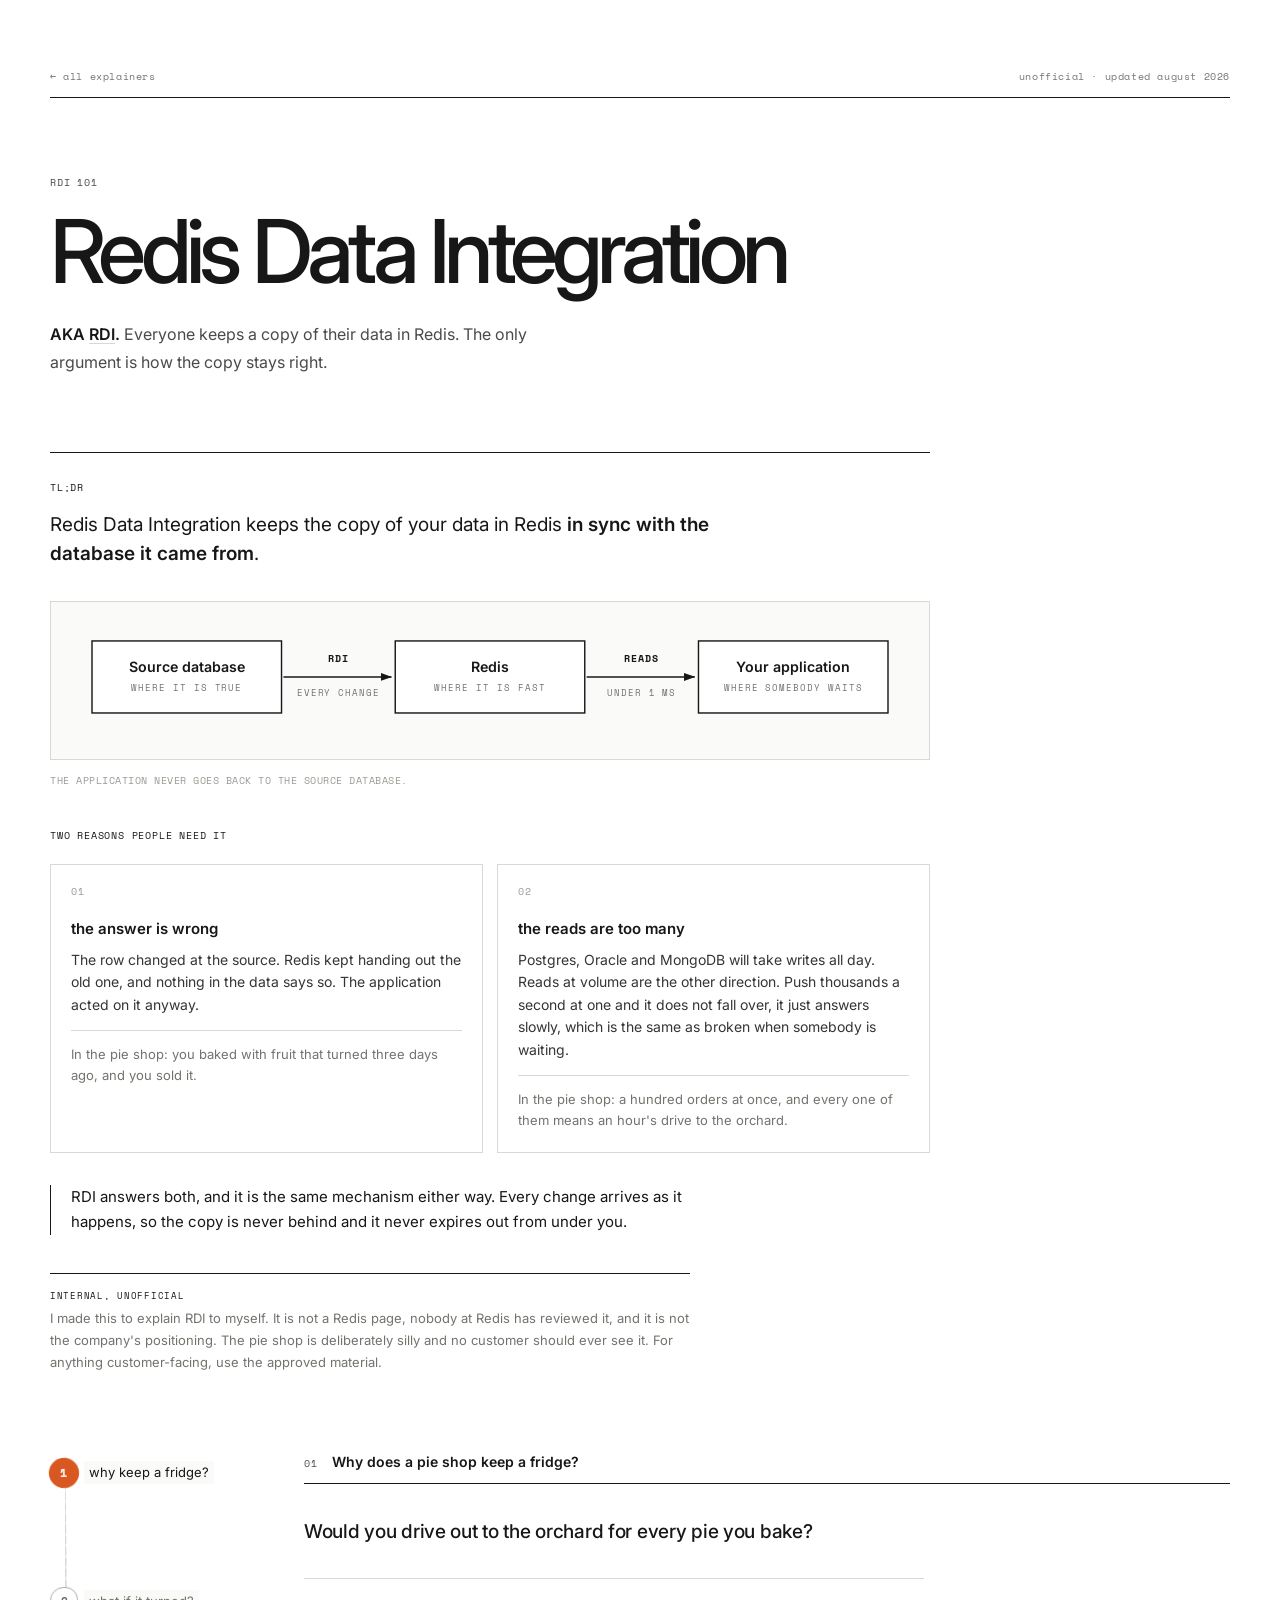
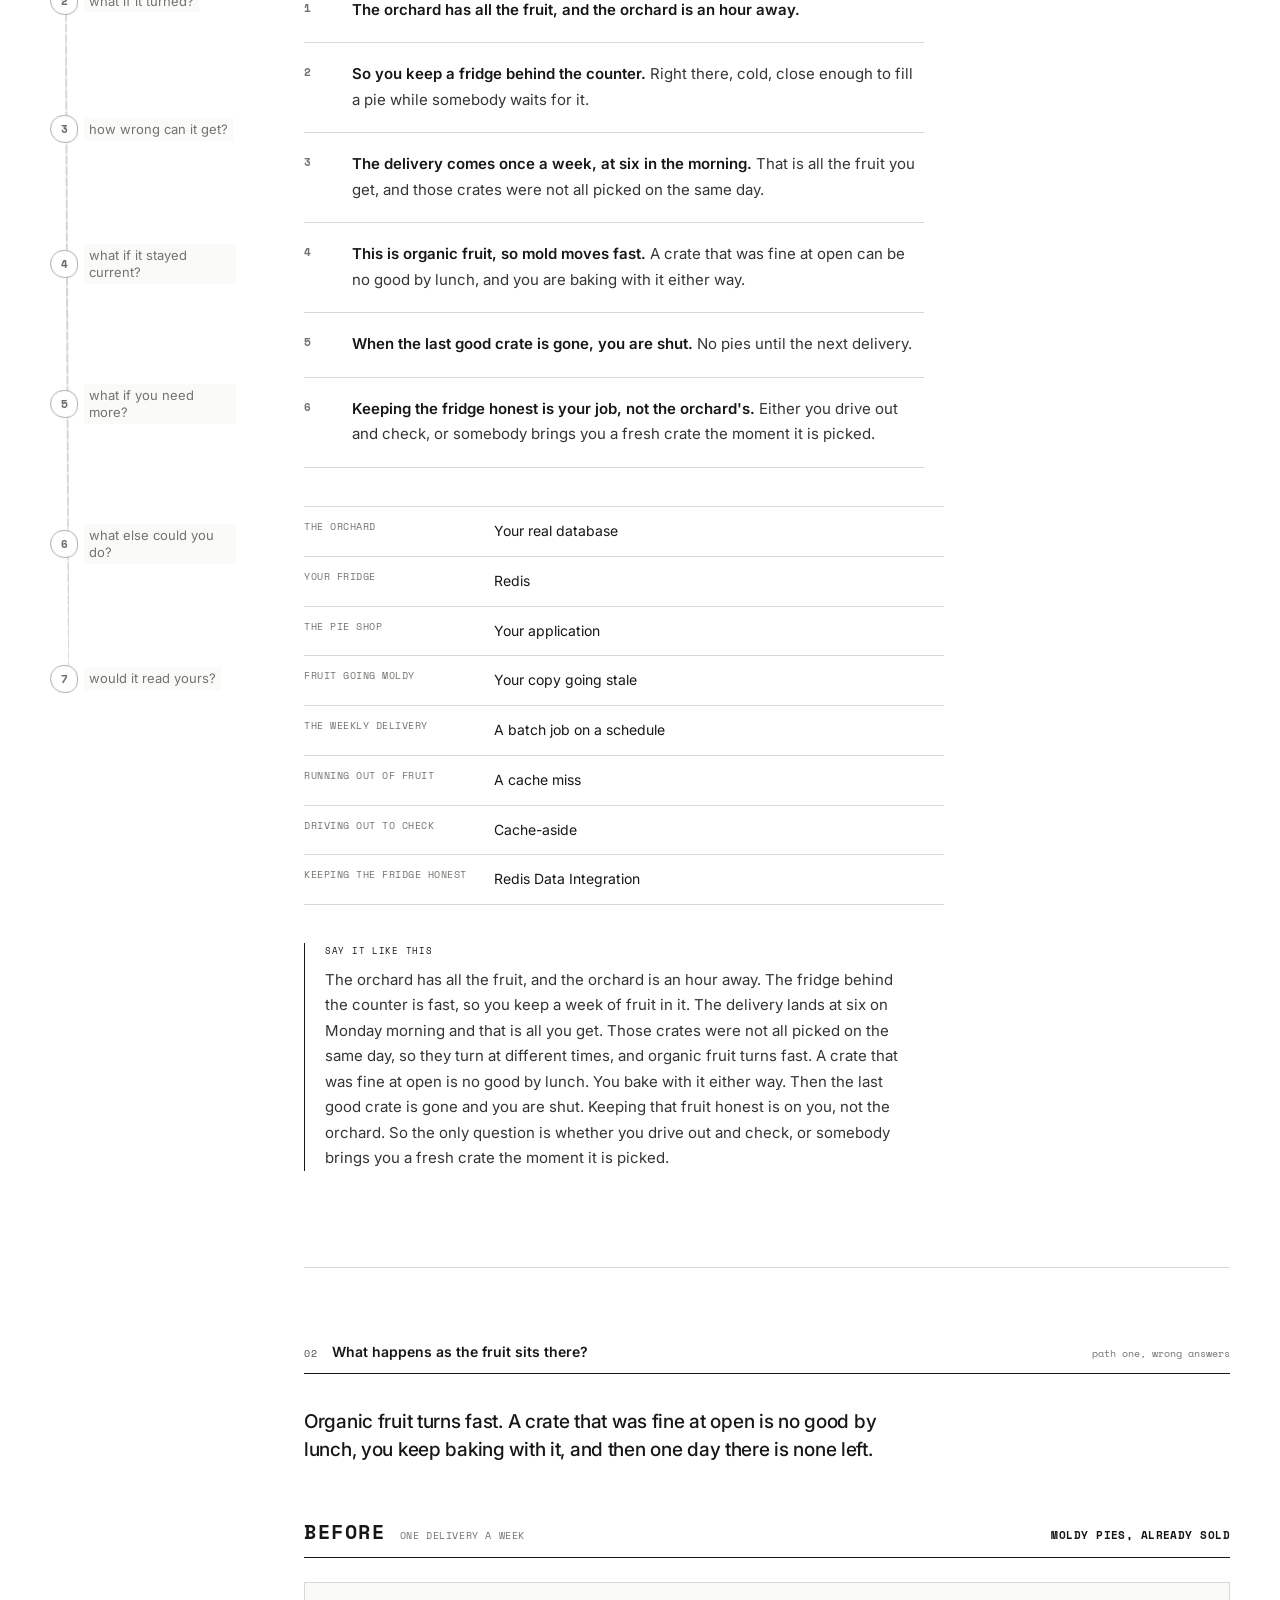
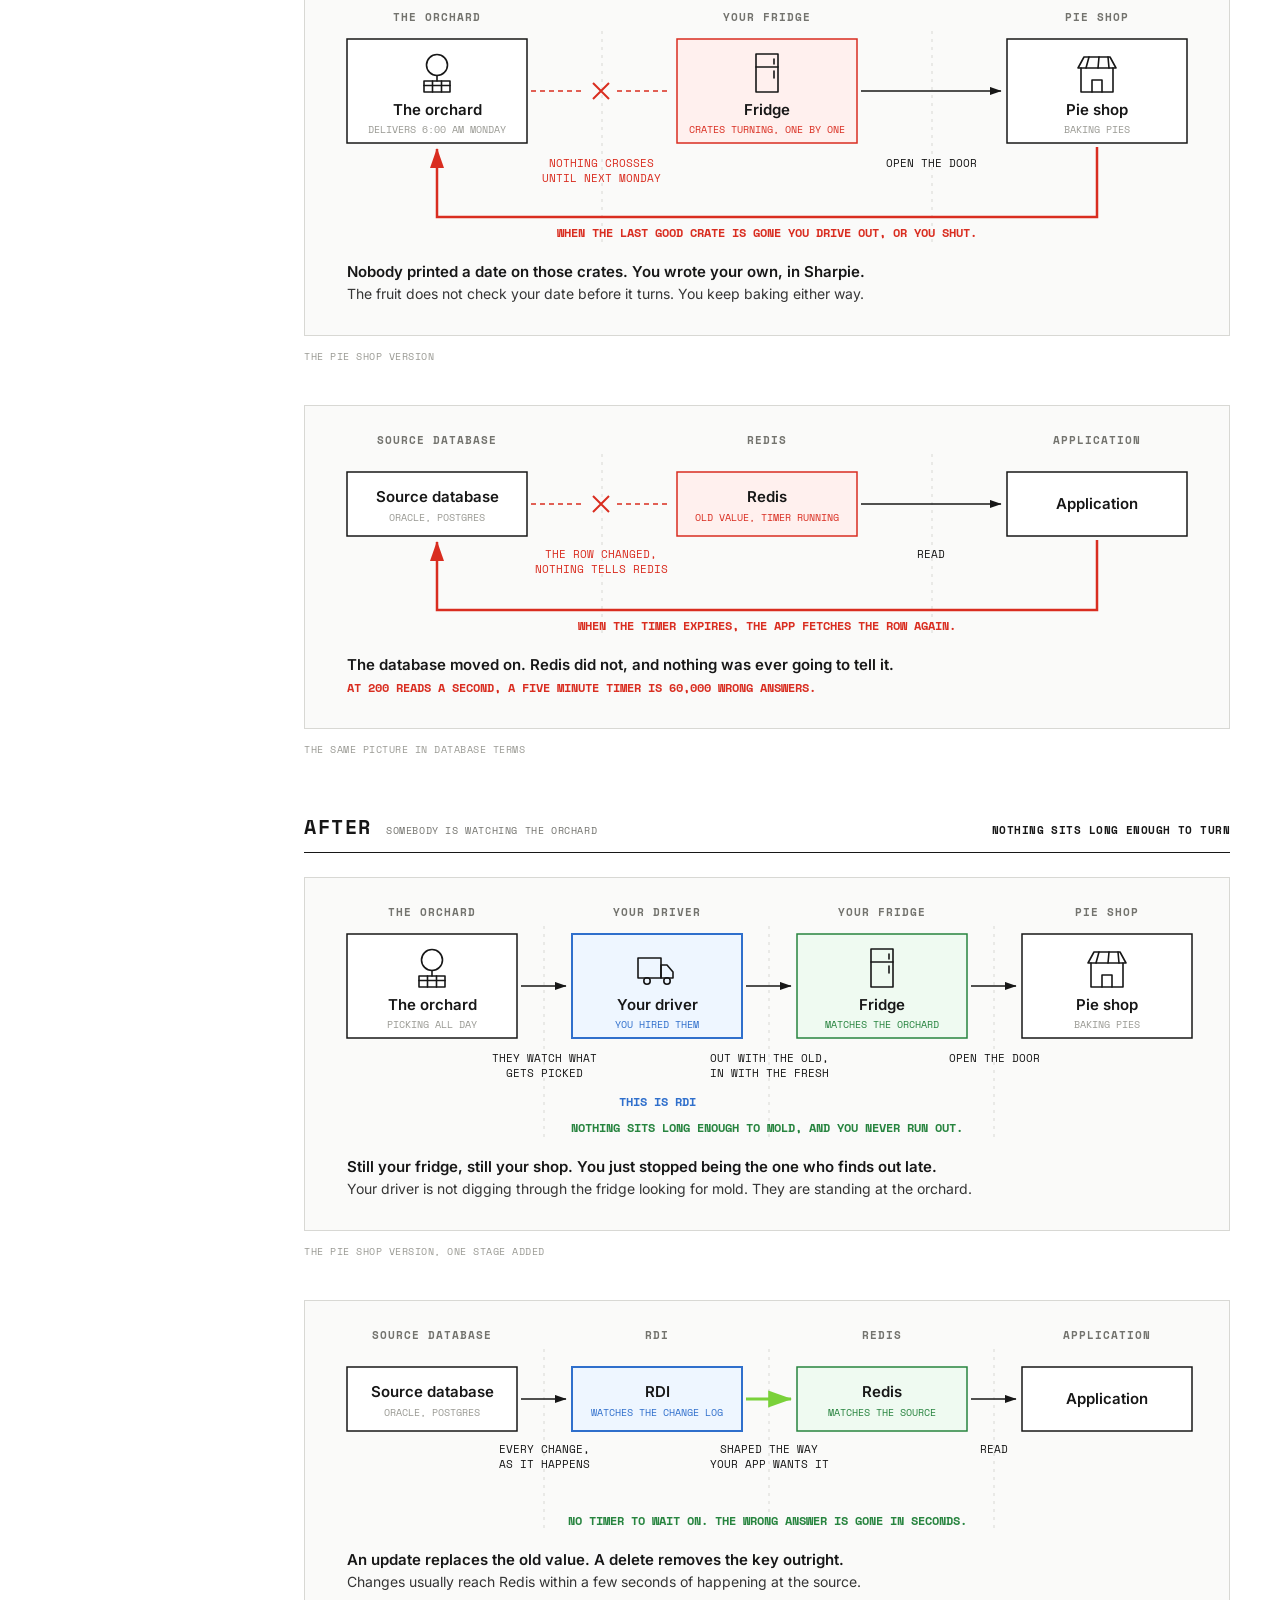
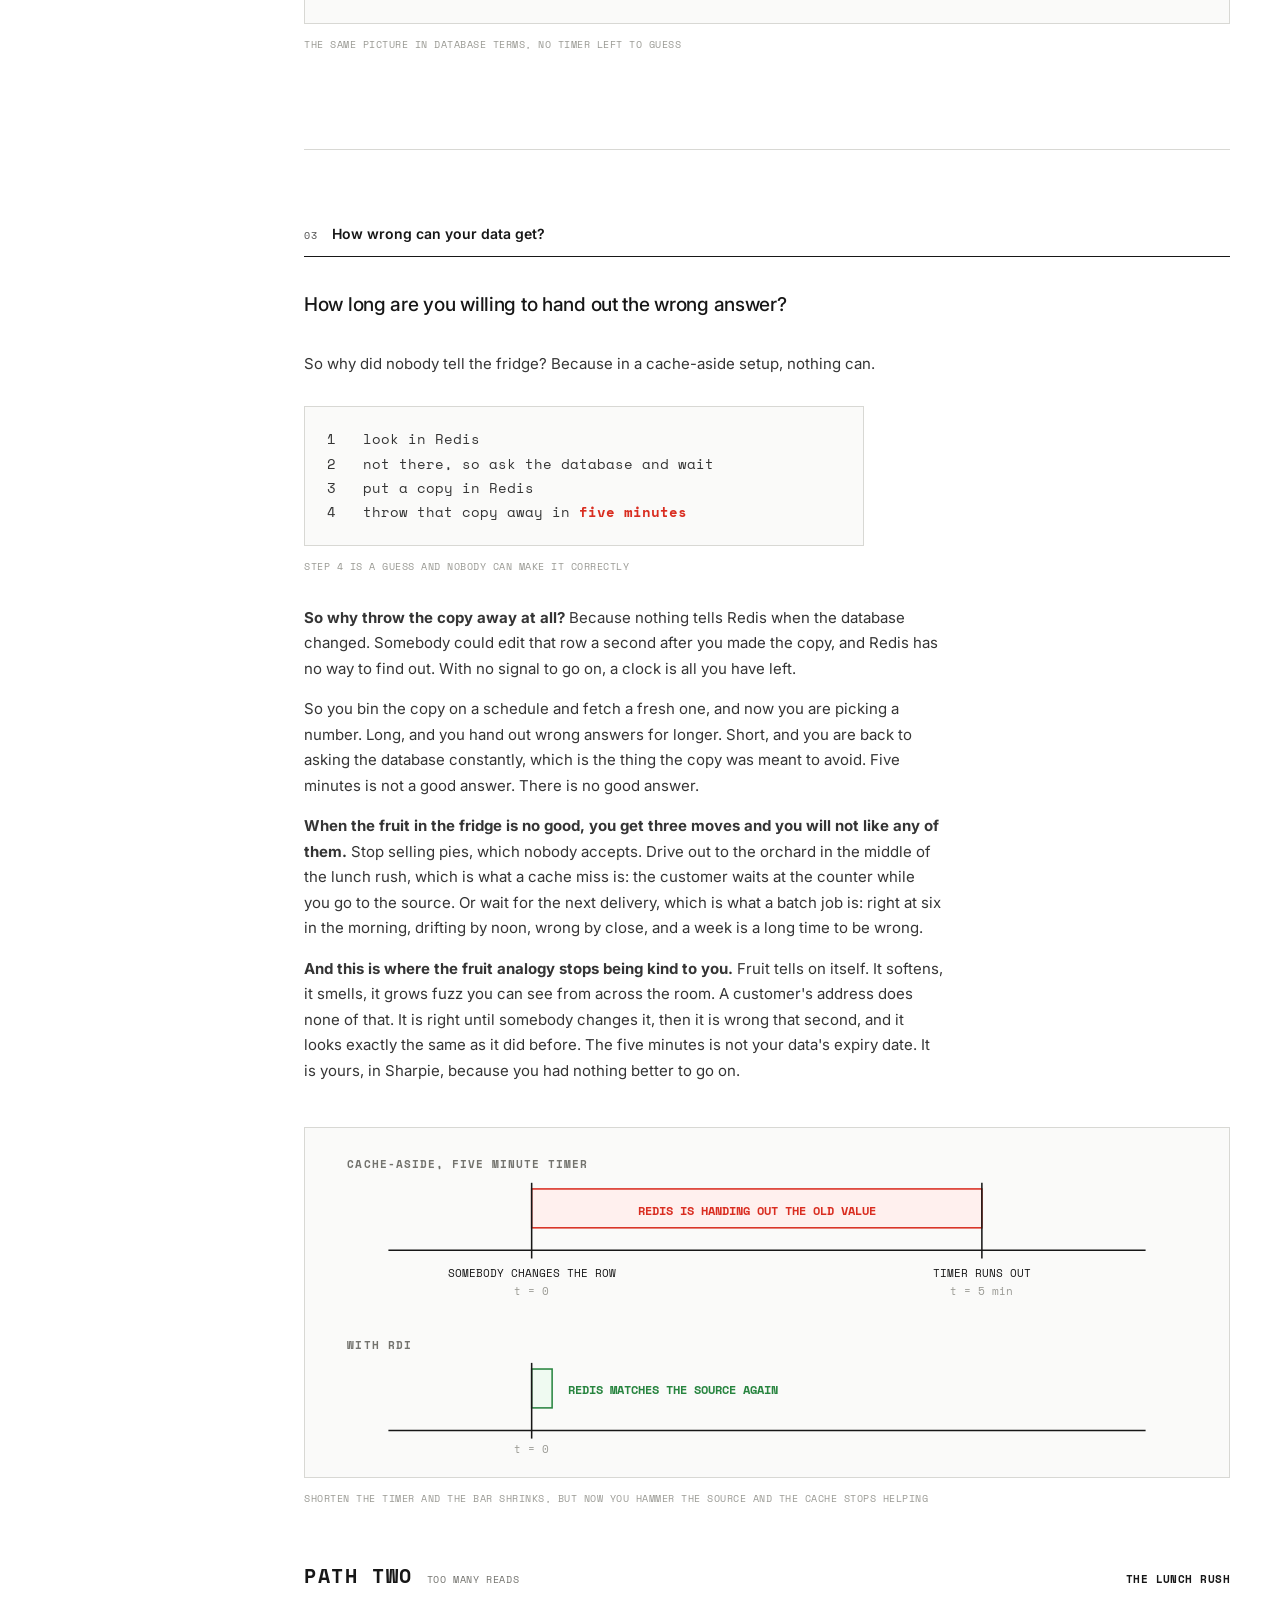
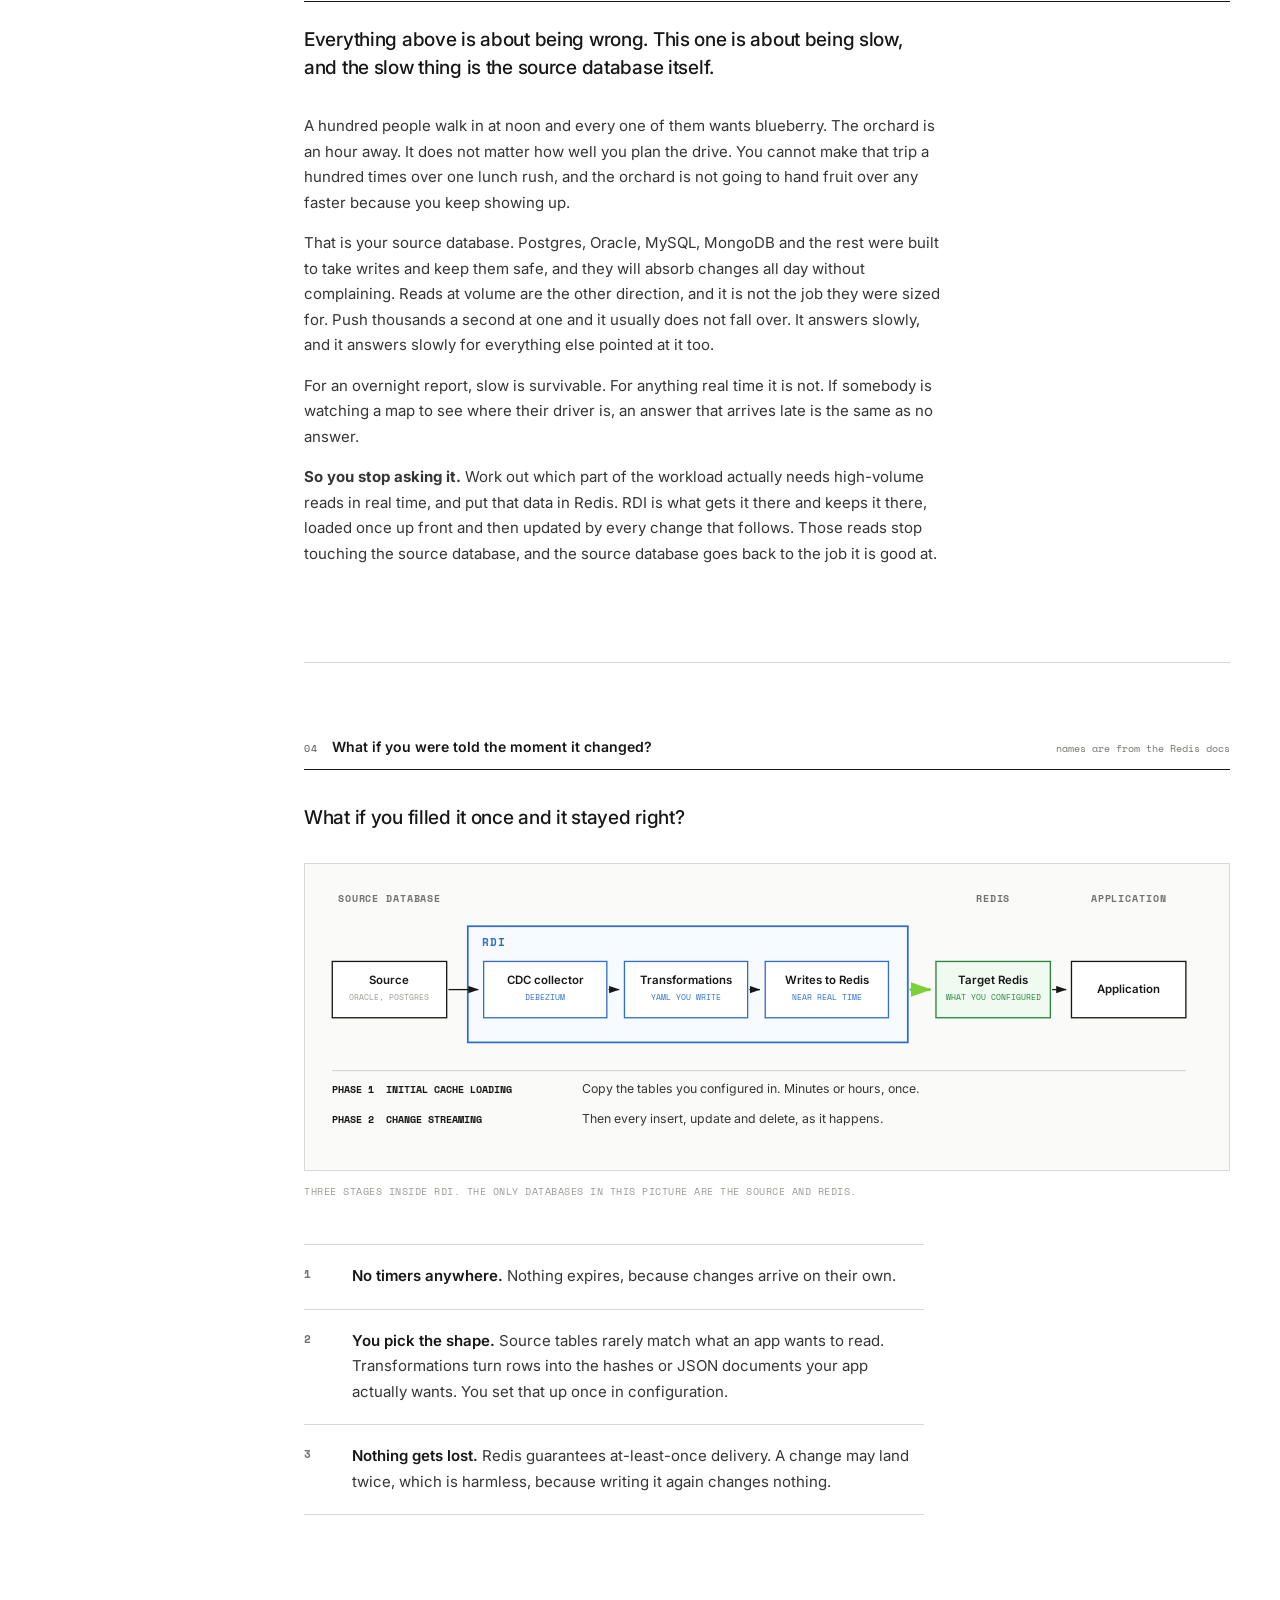
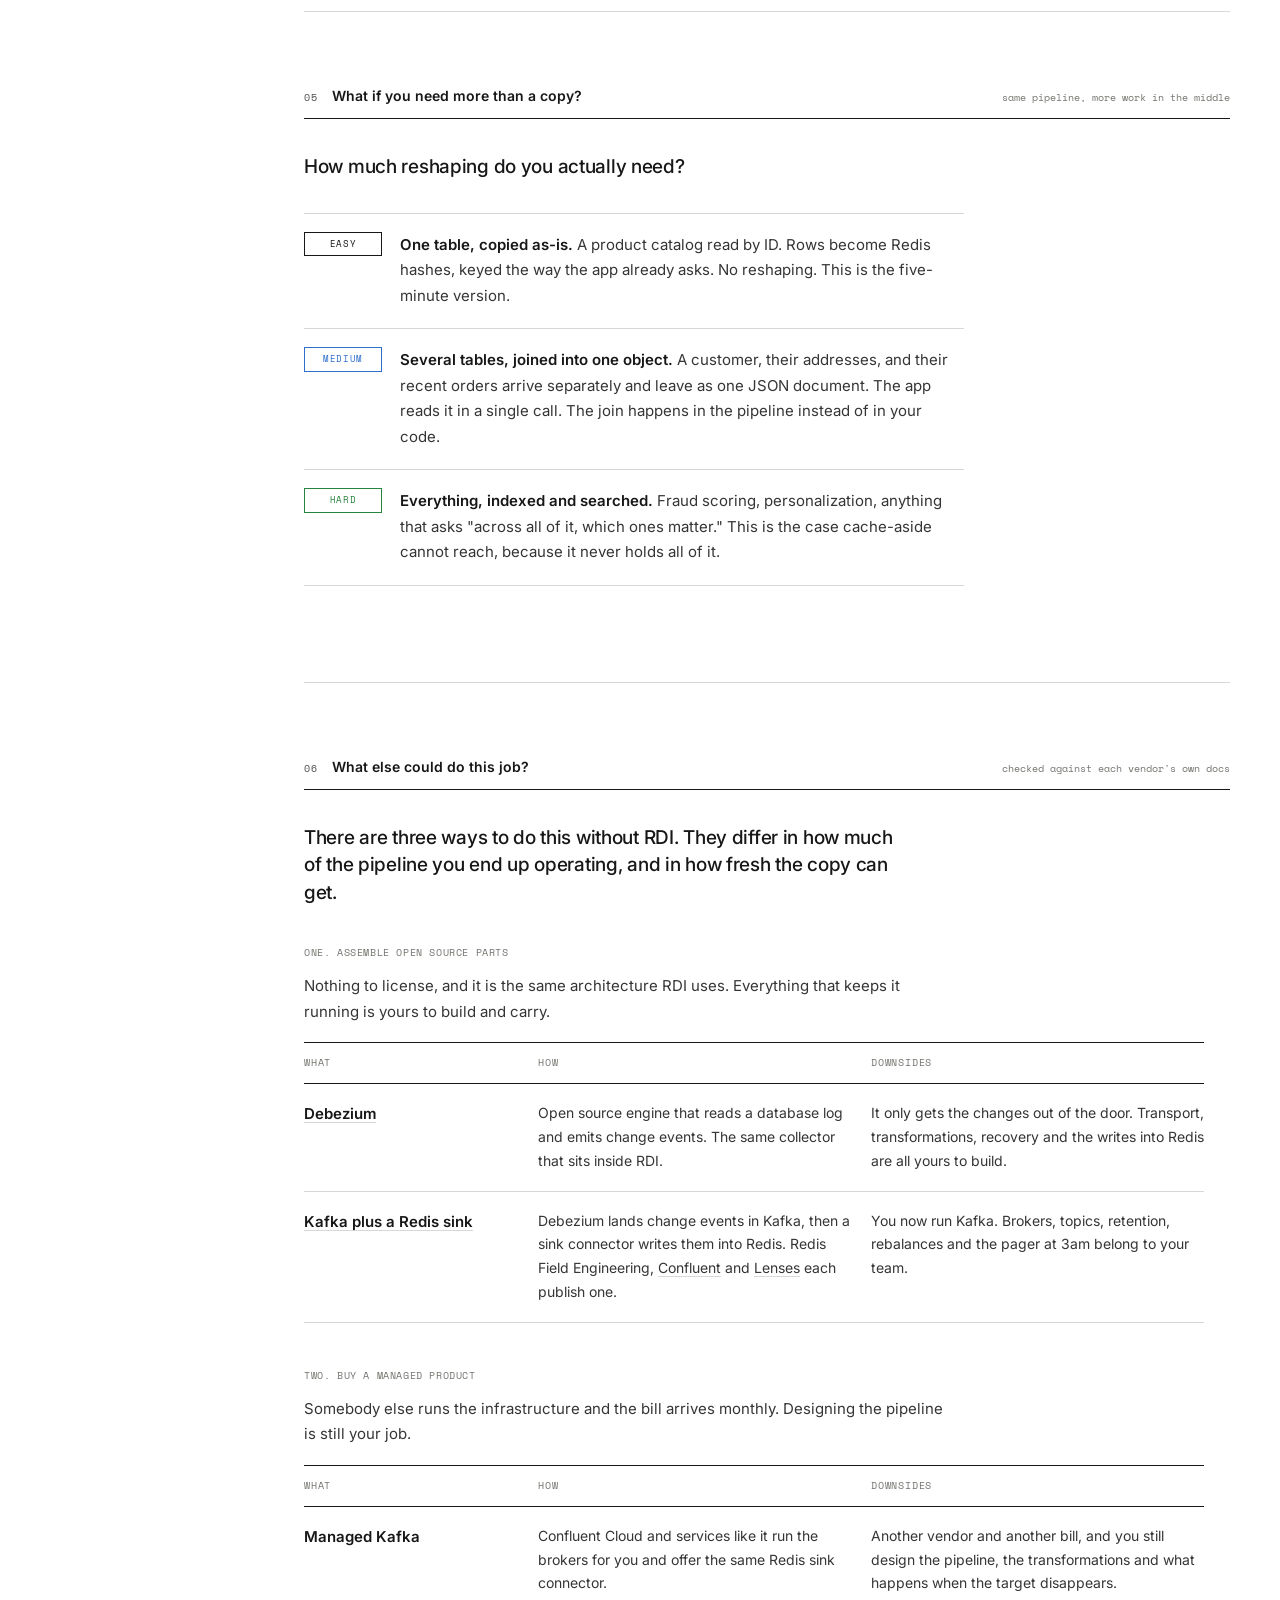
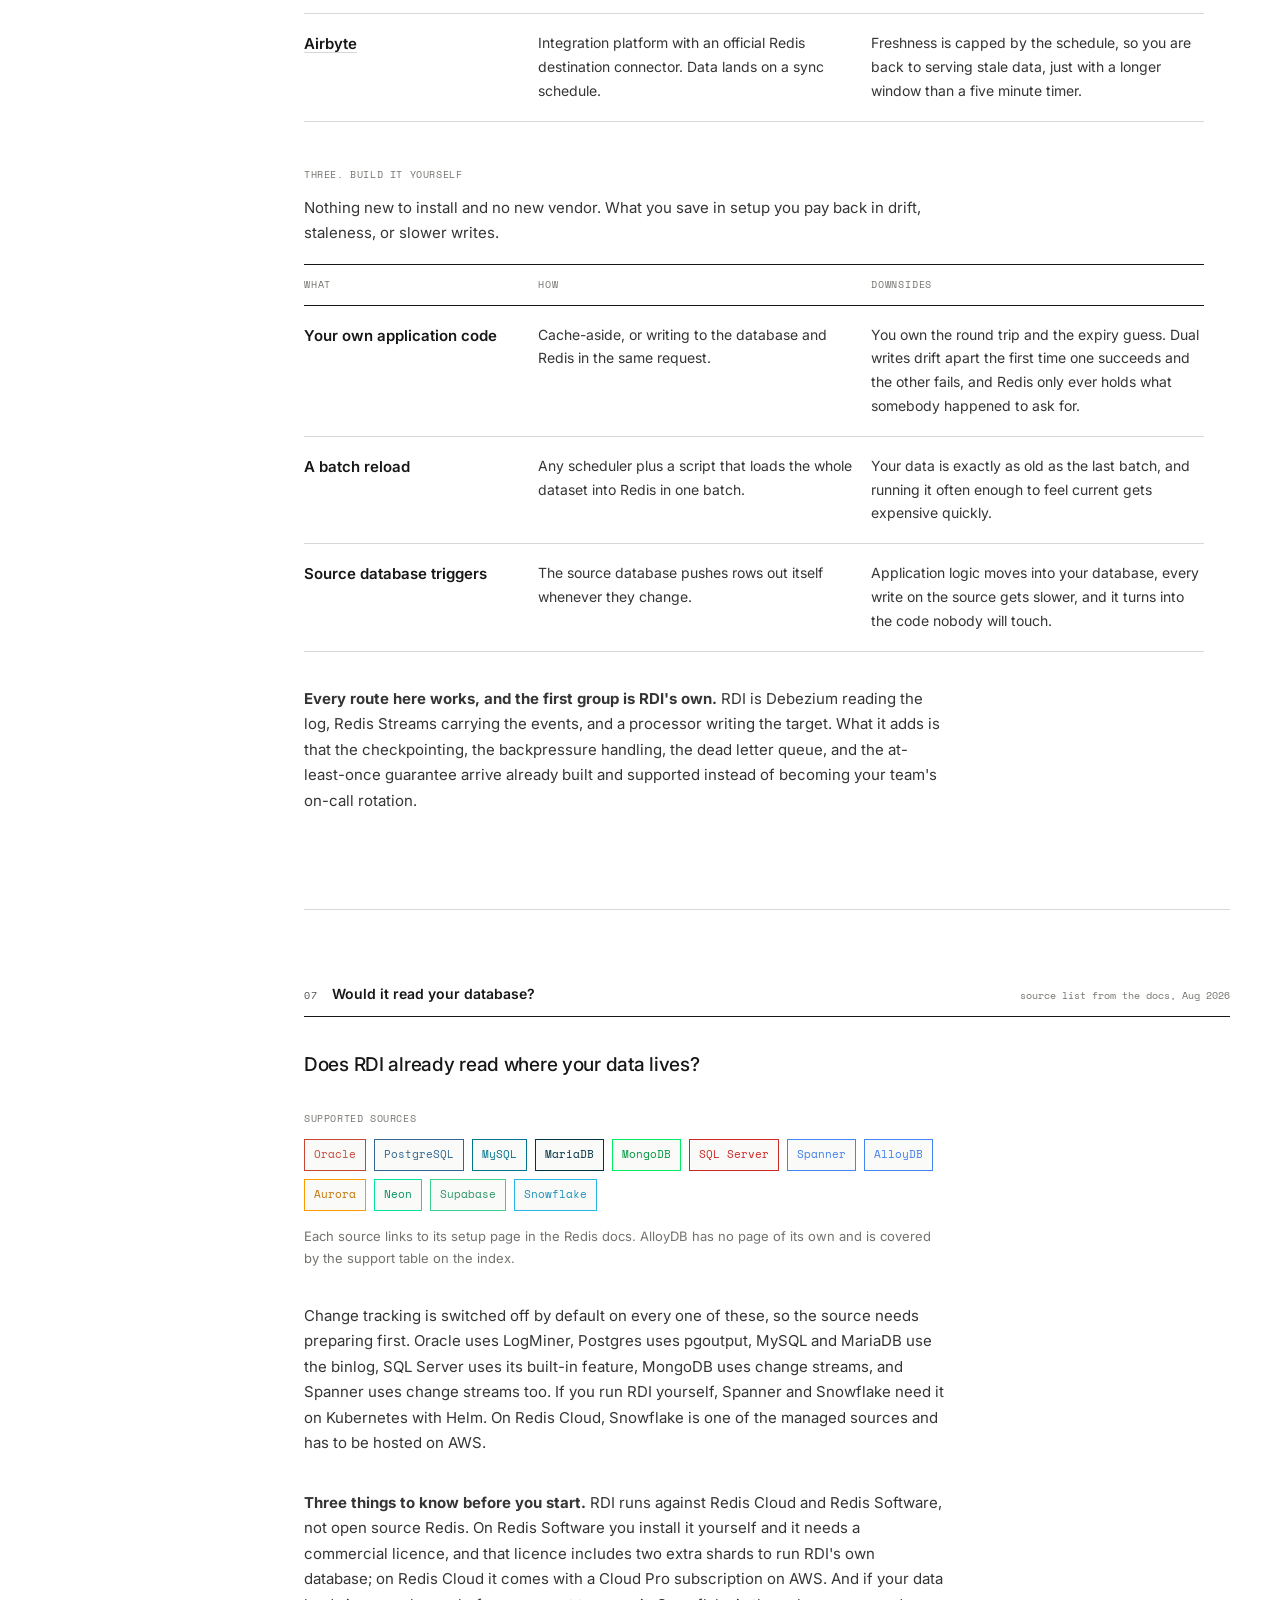
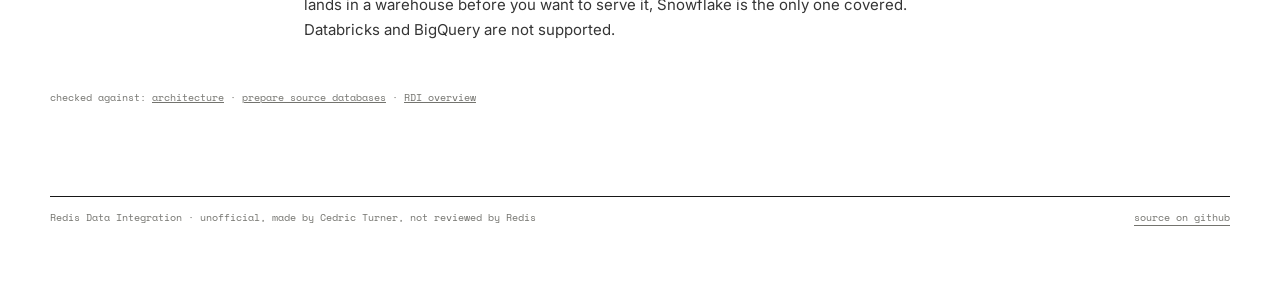
==== commit 6b92d100: "Label the page unofficial, and fix the middle of the RDI diagram Three things from the review call t" ====
--- a/redis-data-integration/index.html
+++ b/redis-data-integration/index.html
@@ -905,7 +905,7 @@
 
   <div class="topbar">
     <span><a href="../">&larr; all explainers</a></span>
-    <span>updated august 2026</span>
+    <span>unofficial &middot; updated august 2026</span>
   </div>
 
   <p class="kicker">RDI 101</p>
@@ -959,12 +959,17 @@
       <div class="card">
         <span class="card-num">02</span>
         <span class="card-name">the reads are too many</span>
-        <p>Postgres, Oracle, MongoDB: none of them were built to answer thousands of reads a second. Push that much at one and it does not fall over, it just answers slowly, which is the same as broken when somebody is waiting.</p>
+        <p>Postgres, Oracle and MongoDB will take writes all day. Reads at volume are the other direction. Push thousands a second at one and it does not fall over, it just answers slowly, which is the same as broken when somebody is waiting.</p>
         <p class="card-note">In the pie shop: a hundred orders at once, and every one of them means an hour's drive to the orchard.</p>
       </div>
     </div>
 
     <p class="tldr-why">RDI answers both, and it is the same mechanism either way. Every change arrives as it happens, so the copy is never behind and it never expires out from under you.</p>
+
+    <div class="draft">
+      <span class="draft-label">INTERNAL, UNOFFICIAL</span>
+      <p style="margin:0">I made this to explain RDI to myself. It is not a Redis page, nobody at Redis has reviewed it, and it is not the company's positioning. The pie shop is deliberately silly and no customer should ever see it. For anything customer-facing, use the approved material.</p>
+    </div>
   </div>
 
   <div class="mobile-section-picker">
@@ -1316,7 +1321,7 @@
 
     <p>A hundred people walk in at noon and every one of them wants blueberry. The orchard is an hour away. It does not matter how well you plan the drive. You cannot make that trip a hundred times over one lunch rush, and the orchard is not going to hand fruit over any faster because you keep showing up.</p>
 
-    <p>That is your source database. Postgres, Oracle, MySQL, MongoDB and the rest were built to be correct and durable, which is a different job from answering thousands of reads a second. Push that volume at one and it usually does not fall over. It answers slowly, and it answers slowly for everything else pointed at it too.</p>
+    <p>That is your source database. Postgres, Oracle, MySQL, MongoDB and the rest were built to take writes and keep them safe, and they will absorb changes all day without complaining. Reads at volume are the other direction, and it is not the job they were sized for. Push thousands a second at one and it usually does not fall over. It answers slowly, and it answers slowly for everything else pointed at it too.</p>
 
     <p>For an overnight report, slow is survivable. For anything real time it is not. If somebody is watching a map to see where their driver is, an answer that arrives late is the same as no answer.</p>
 
@@ -1336,7 +1341,7 @@
 
     <div class="dag">
       <div class="dag-wrap">
-        <svg viewBox="0 0 1000 300" style="min-width:850px" role="img" aria-label="Inside RDI, flowing left to right. Source database, then RDI containing a CDC collector running Debezium, the RDI database holding Redis streams, and a stream processor that reads those streams and applies your transformations, then the target Redis database, then the application.">
+        <svg viewBox="0 0 1000 300" style="min-width:850px" role="img" aria-label="Inside RDI, flowing left to right. Source database, then RDI containing a CDC collector running Debezium, a transformation stage you configure in YAML, and the stage that writes to Redis in near real time, then the target Redis database, then the application.">
           <g font-family="Space Mono, monospace" font-size="11" font-weight="700" letter-spacing="1" text-anchor="middle" fill="#73736e">
             <text x="71" y="20">SOURCE DATABASE</text>
             <text x="757" y="20">REDIS</text>
@@ -1355,12 +1360,12 @@
           <text x="248" y="132" font-family="Space Mono, monospace" font-size="9" fill="#2f6fcc" text-anchor="middle">DEBEZIUM</text>
 
           <rect x="338" y="88" width="140" height="64" fill="#fff" stroke="#2f6fcc" stroke-width="1.5"></rect>
-          <text x="408" y="114" font-family="Inter, sans-serif" font-size="13" font-weight="600" fill="#171717" text-anchor="middle">RDI database</text>
-          <text x="408" y="132" font-family="Space Mono, monospace" font-size="9" fill="#2f6fcc" text-anchor="middle">REDIS STREAMS</text>
+          <text x="408" y="114" font-family="Inter, sans-serif" font-size="13" font-weight="600" fill="#171717" text-anchor="middle">Transformations</text>
+          <text x="408" y="132" font-family="Space Mono, monospace" font-size="9" fill="#2f6fcc" text-anchor="middle">YAML YOU WRITE</text>
 
           <rect x="498" y="88" width="140" height="64" fill="#fff" stroke="#2f6fcc" stroke-width="1.5"></rect>
-          <text x="568" y="114" font-family="Inter, sans-serif" font-size="13" font-weight="600" fill="#171717" text-anchor="middle">Stream processor</text>
-          <text x="568" y="132" font-family="Space Mono, monospace" font-size="9" fill="#2f6fcc" text-anchor="middle">READS, TRANSFORMS, WRITES</text>
+          <text x="568" y="114" font-family="Inter, sans-serif" font-size="13" font-weight="600" fill="#171717" text-anchor="middle">Writes to Redis</text>
+          <text x="568" y="132" font-family="Space Mono, monospace" font-size="9" fill="#2f6fcc" text-anchor="middle">NEAR REAL TIME</text>
 
           <rect x="692" y="88" width="130" height="64" fill="#effaf1" stroke="#27843f" stroke-width="1.5"></rect>
           <text x="757" y="114" font-family="Inter, sans-serif" font-size="13" font-weight="600" fill="#171717" text-anchor="middle">Target Redis</text>
@@ -1388,7 +1393,7 @@
           </g>
         </svg>
       </div>
-      <p class="dag-cap">THE RDI DATABASE IS NOT THE ONE YOUR APP TALKS TO</p>
+      <p class="dag-cap">THREE STAGES INSIDE RDI. THE ONLY DATABASES IN THIS PICTURE ARE THE SOURCE AND REDIS.</p>
     </div>
 
     <ul class="beats" style="margin-top:44px">
@@ -1548,7 +1553,7 @@
   </div>
 
   <div class="footer">
-    <span>Redis Data Integration</span>
+    <span>Redis Data Integration &middot; unofficial, made by Cedric Turner, not reviewed by Redis</span>
     <span><a href="https://github.com/cedricturner/redis-artifacts">source on github</a></span>
   </div>
 
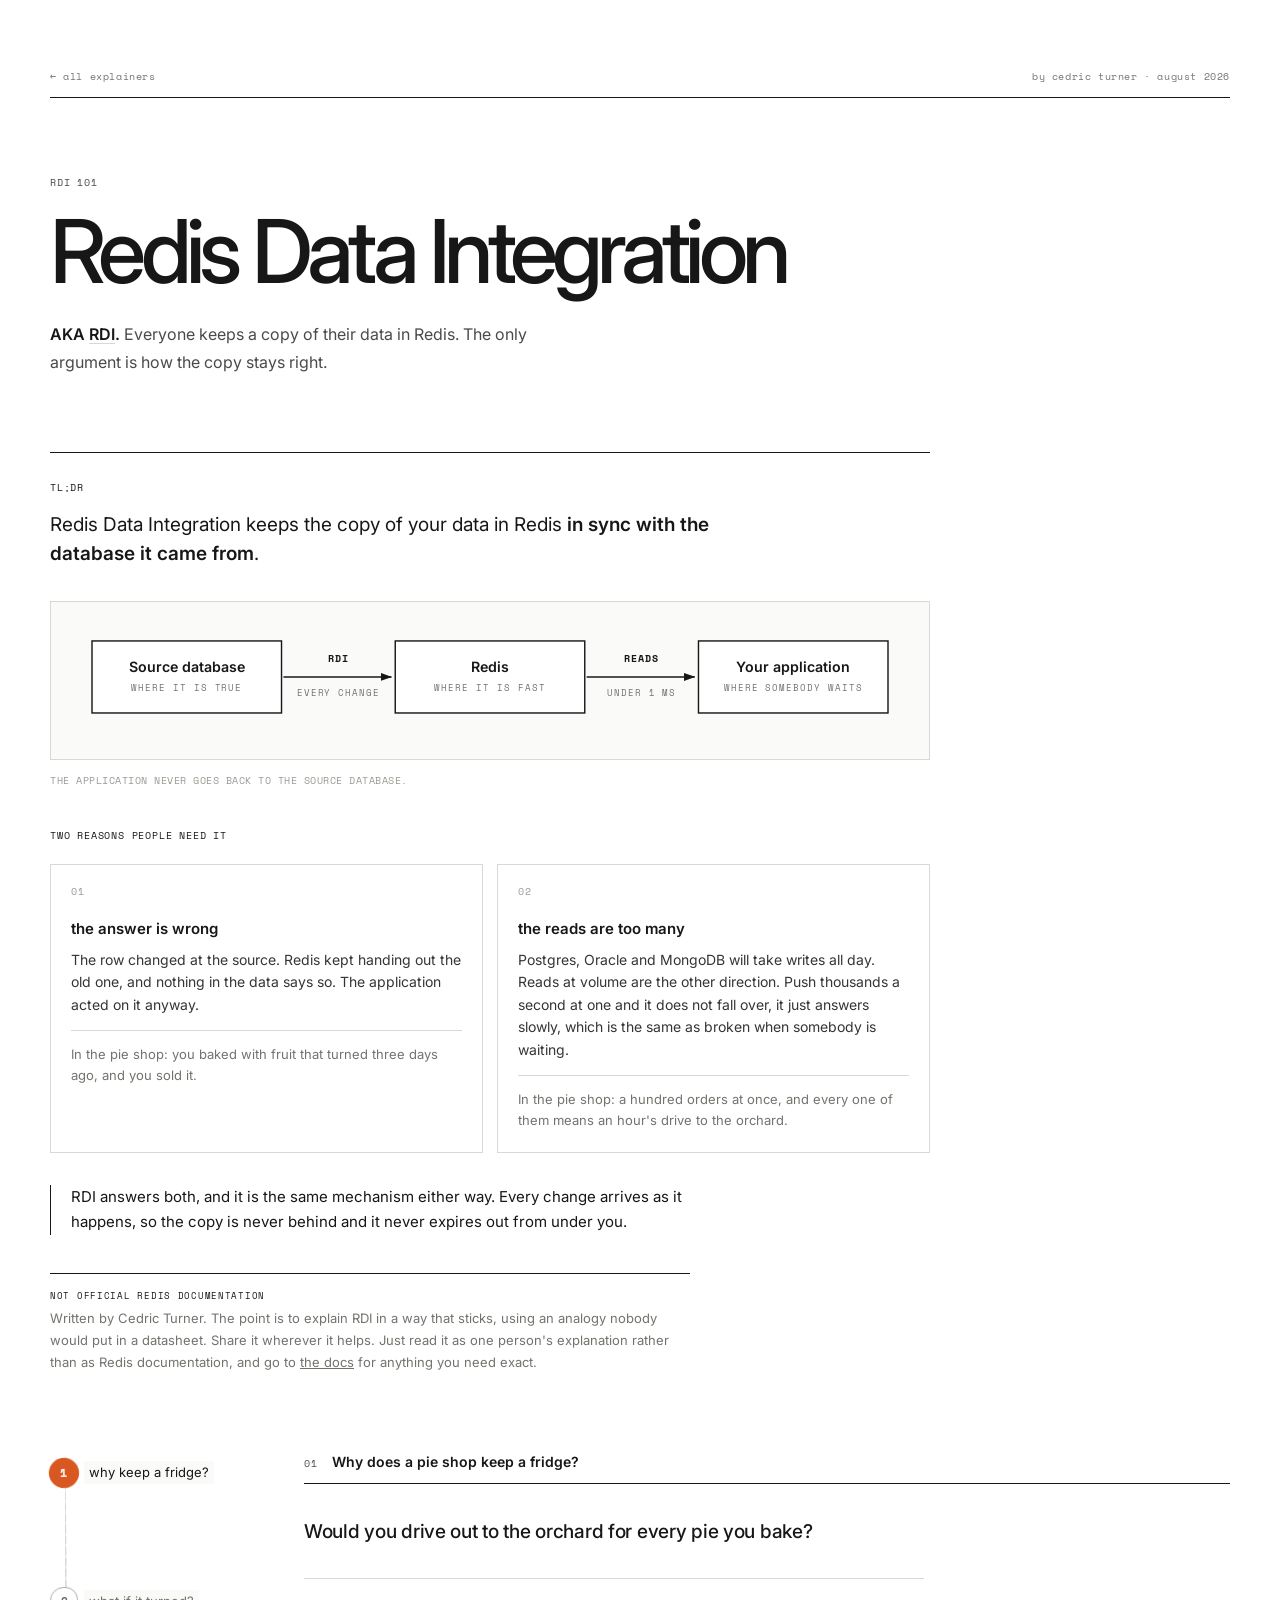
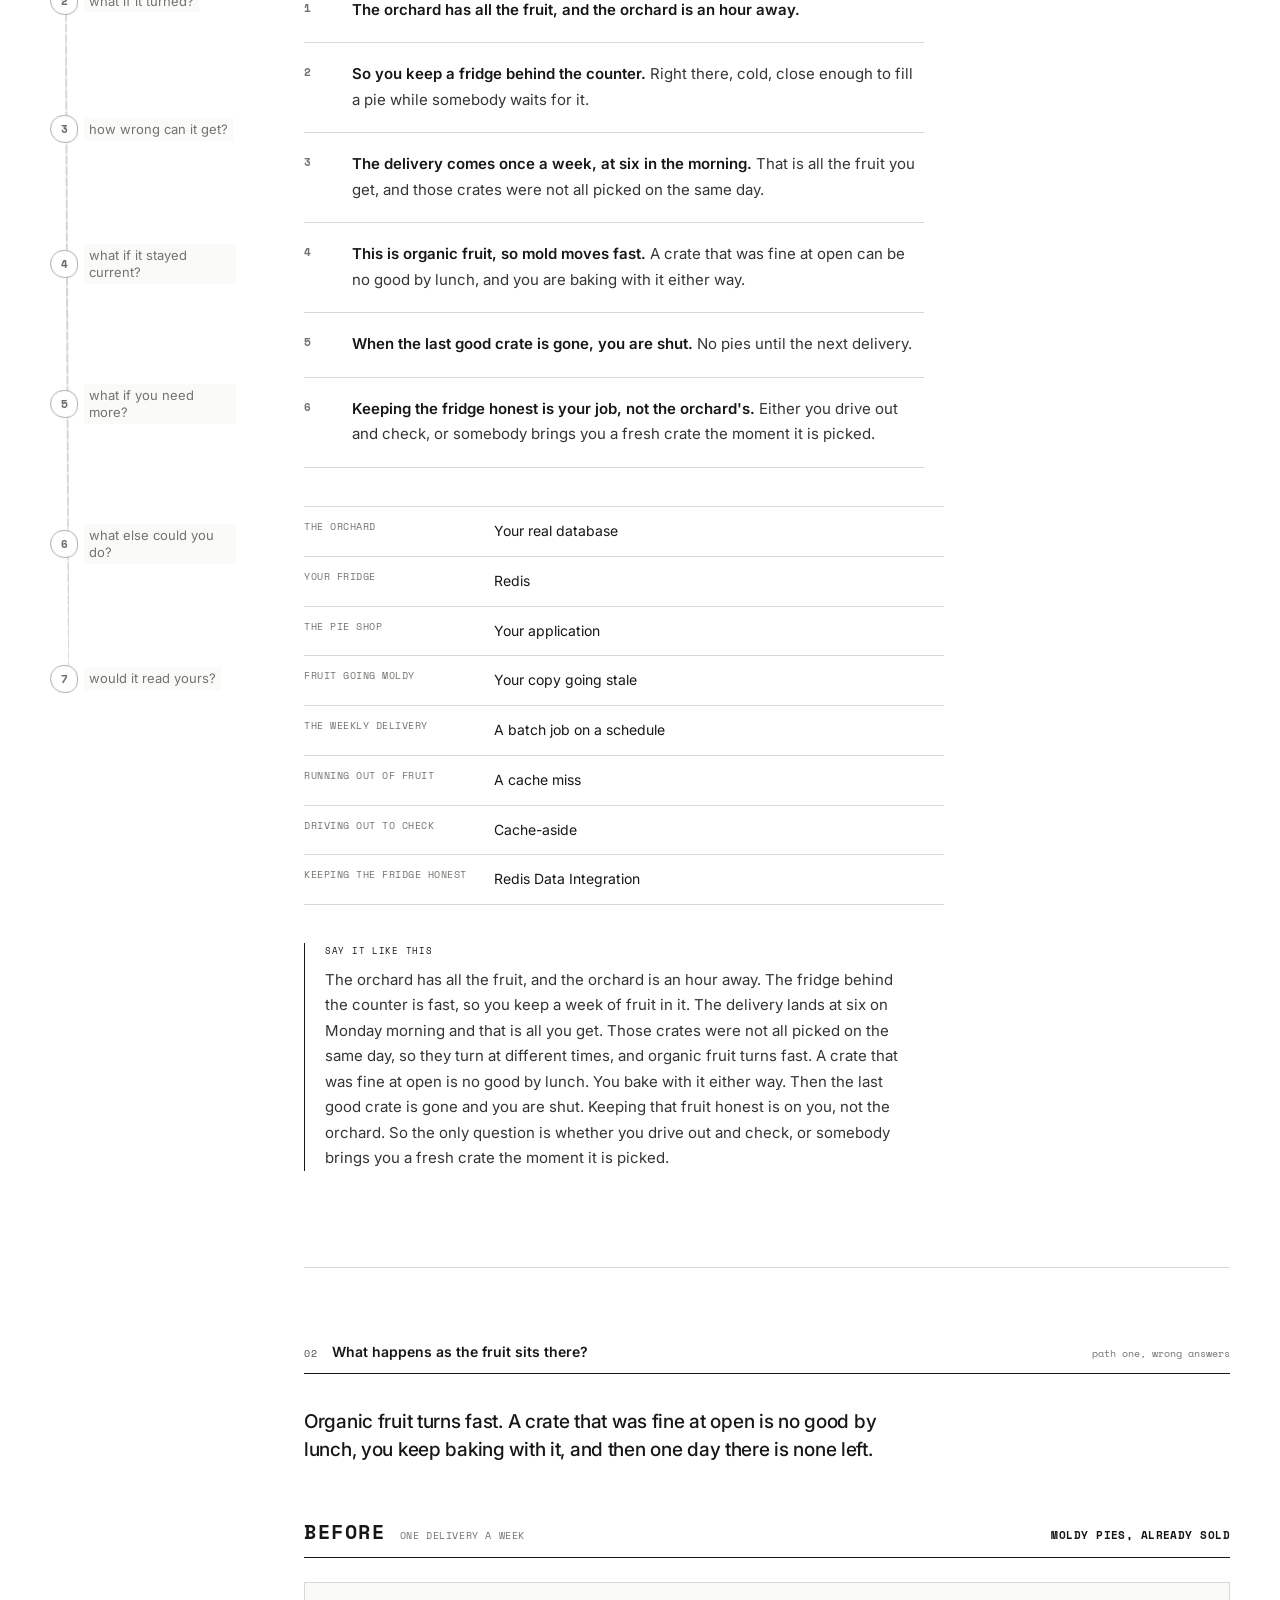
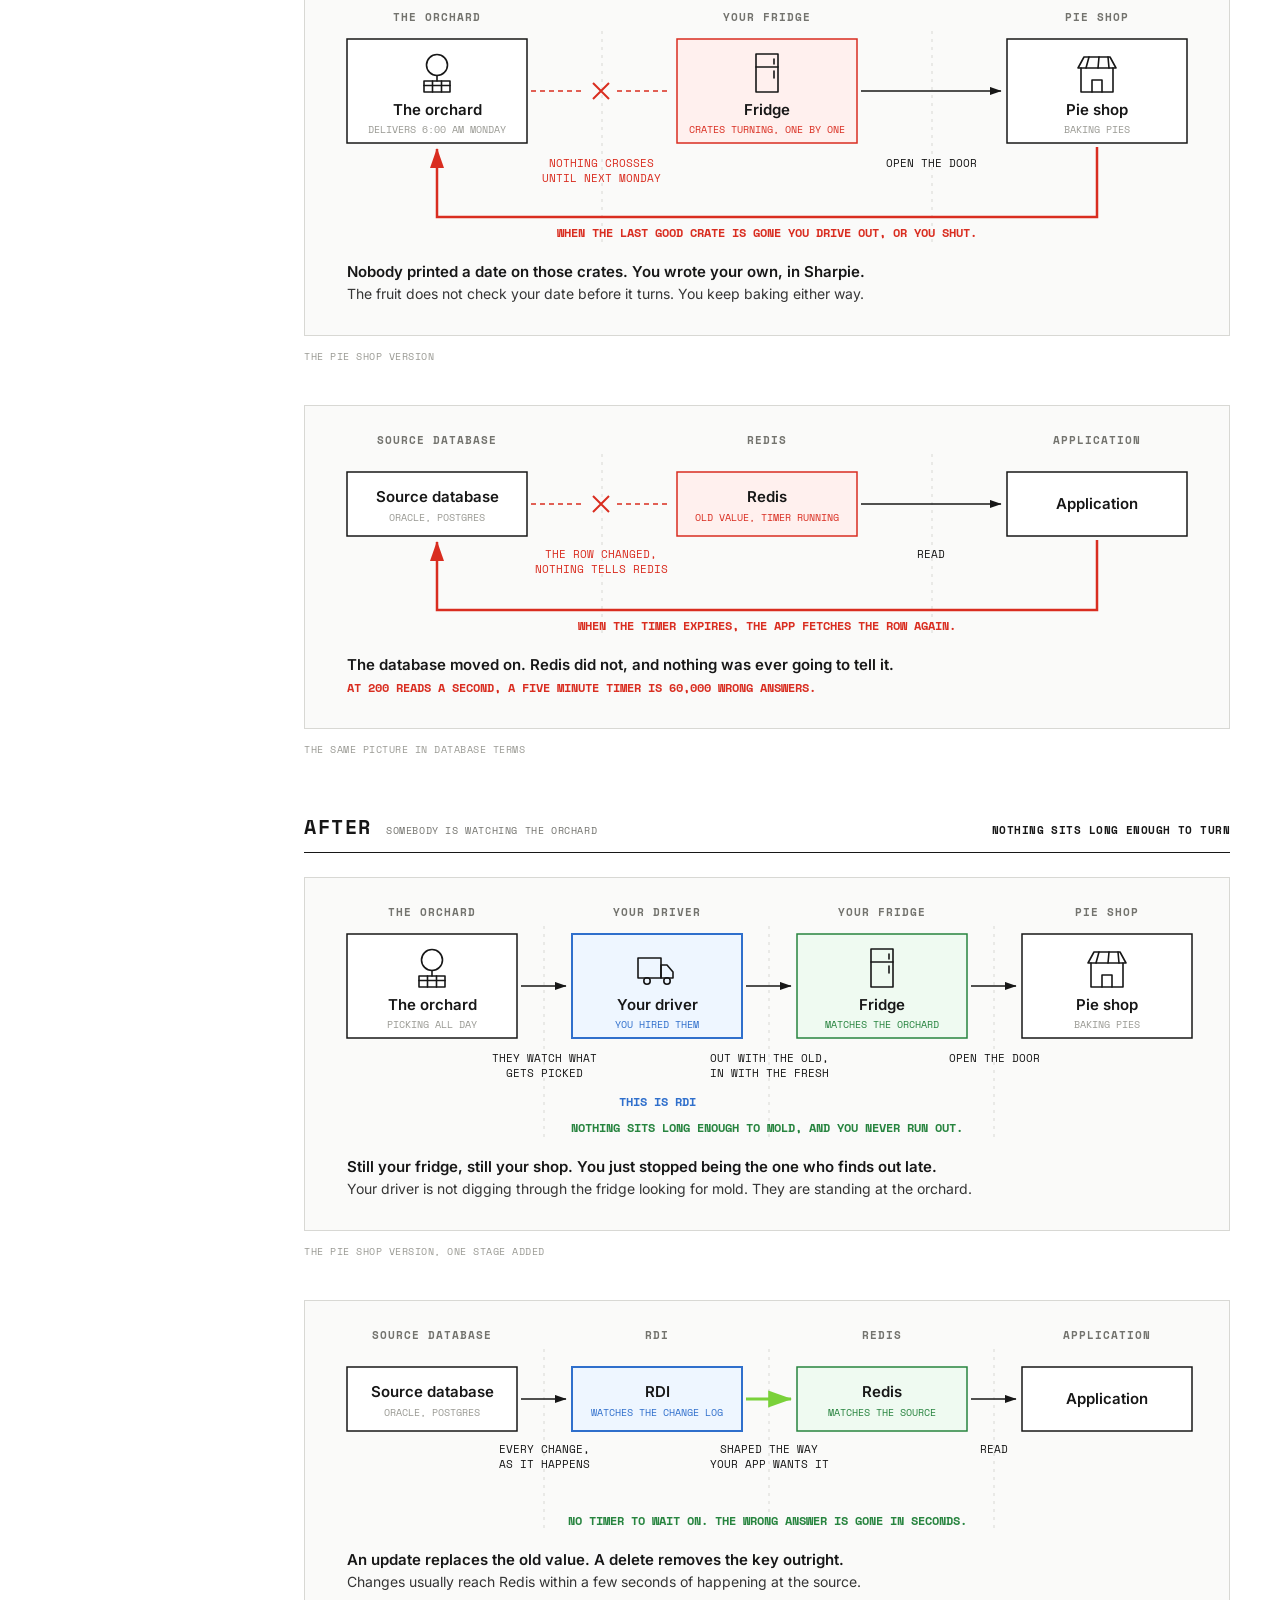
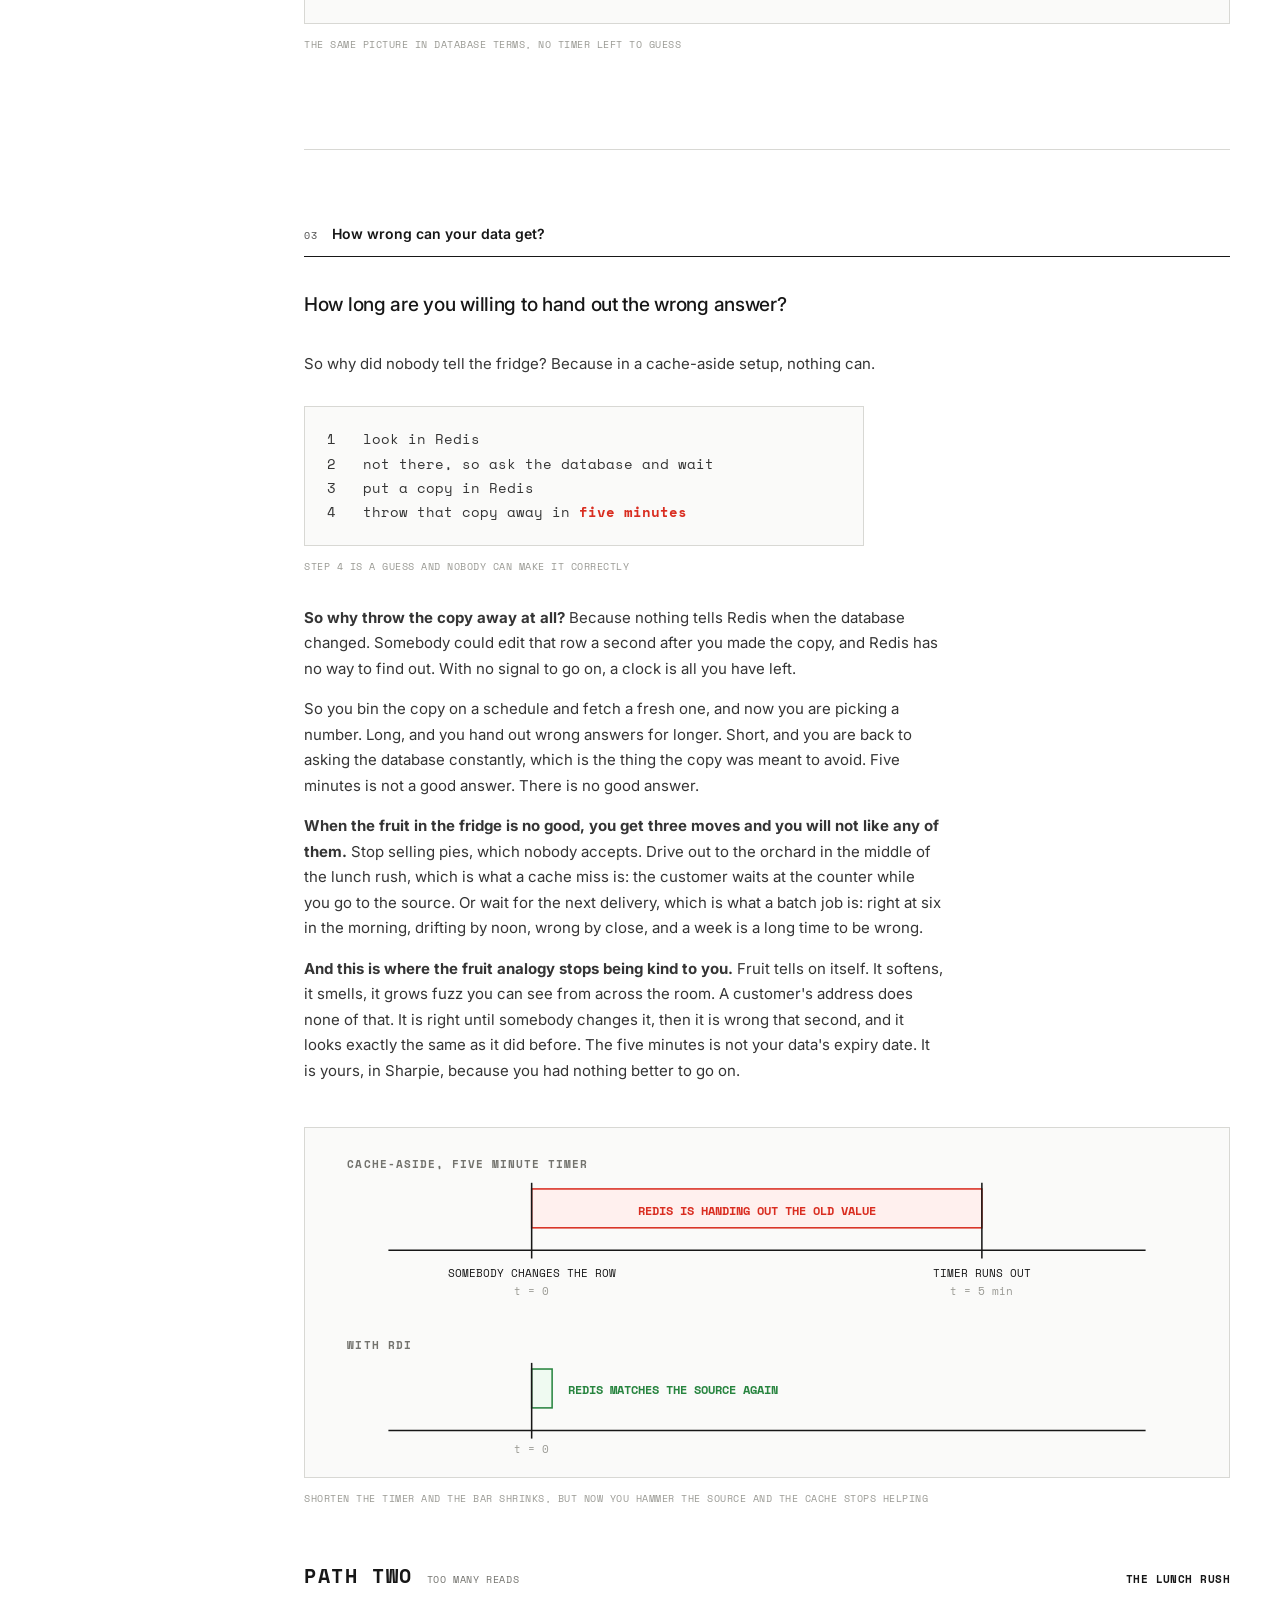
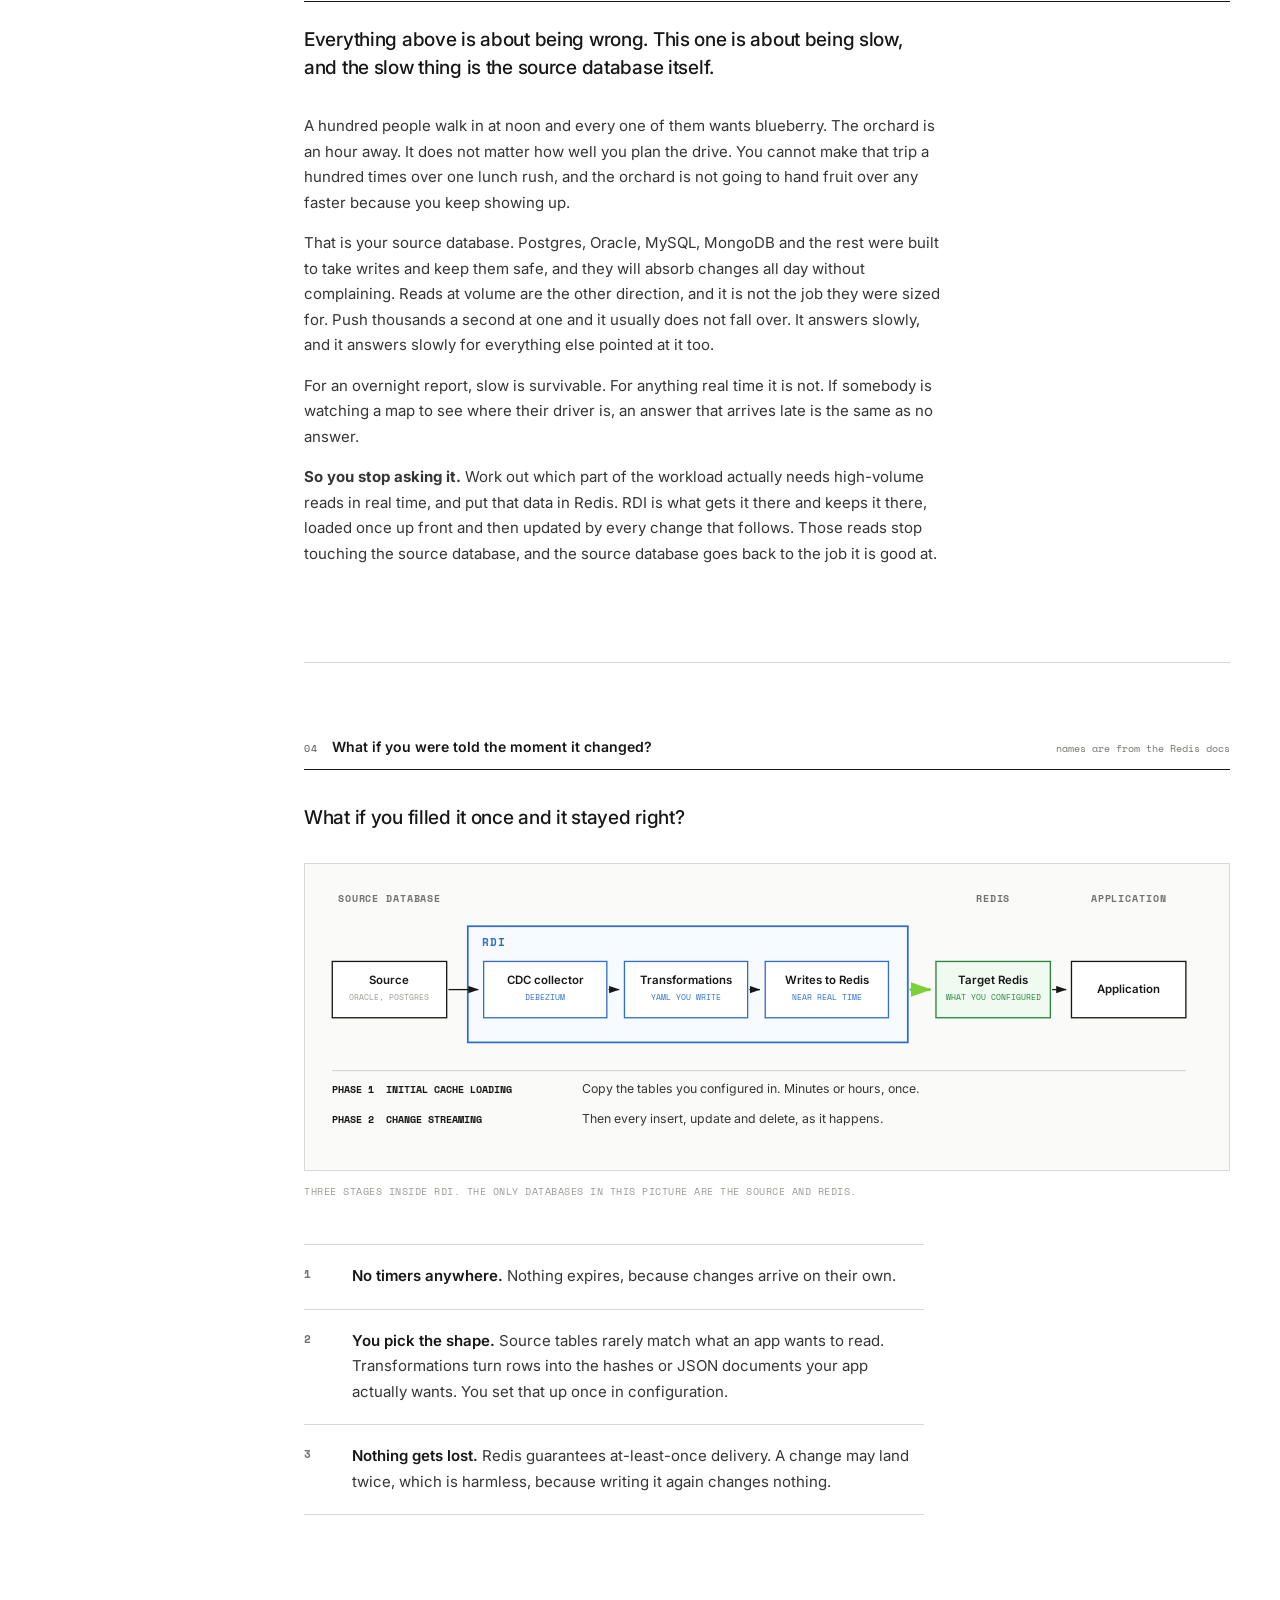
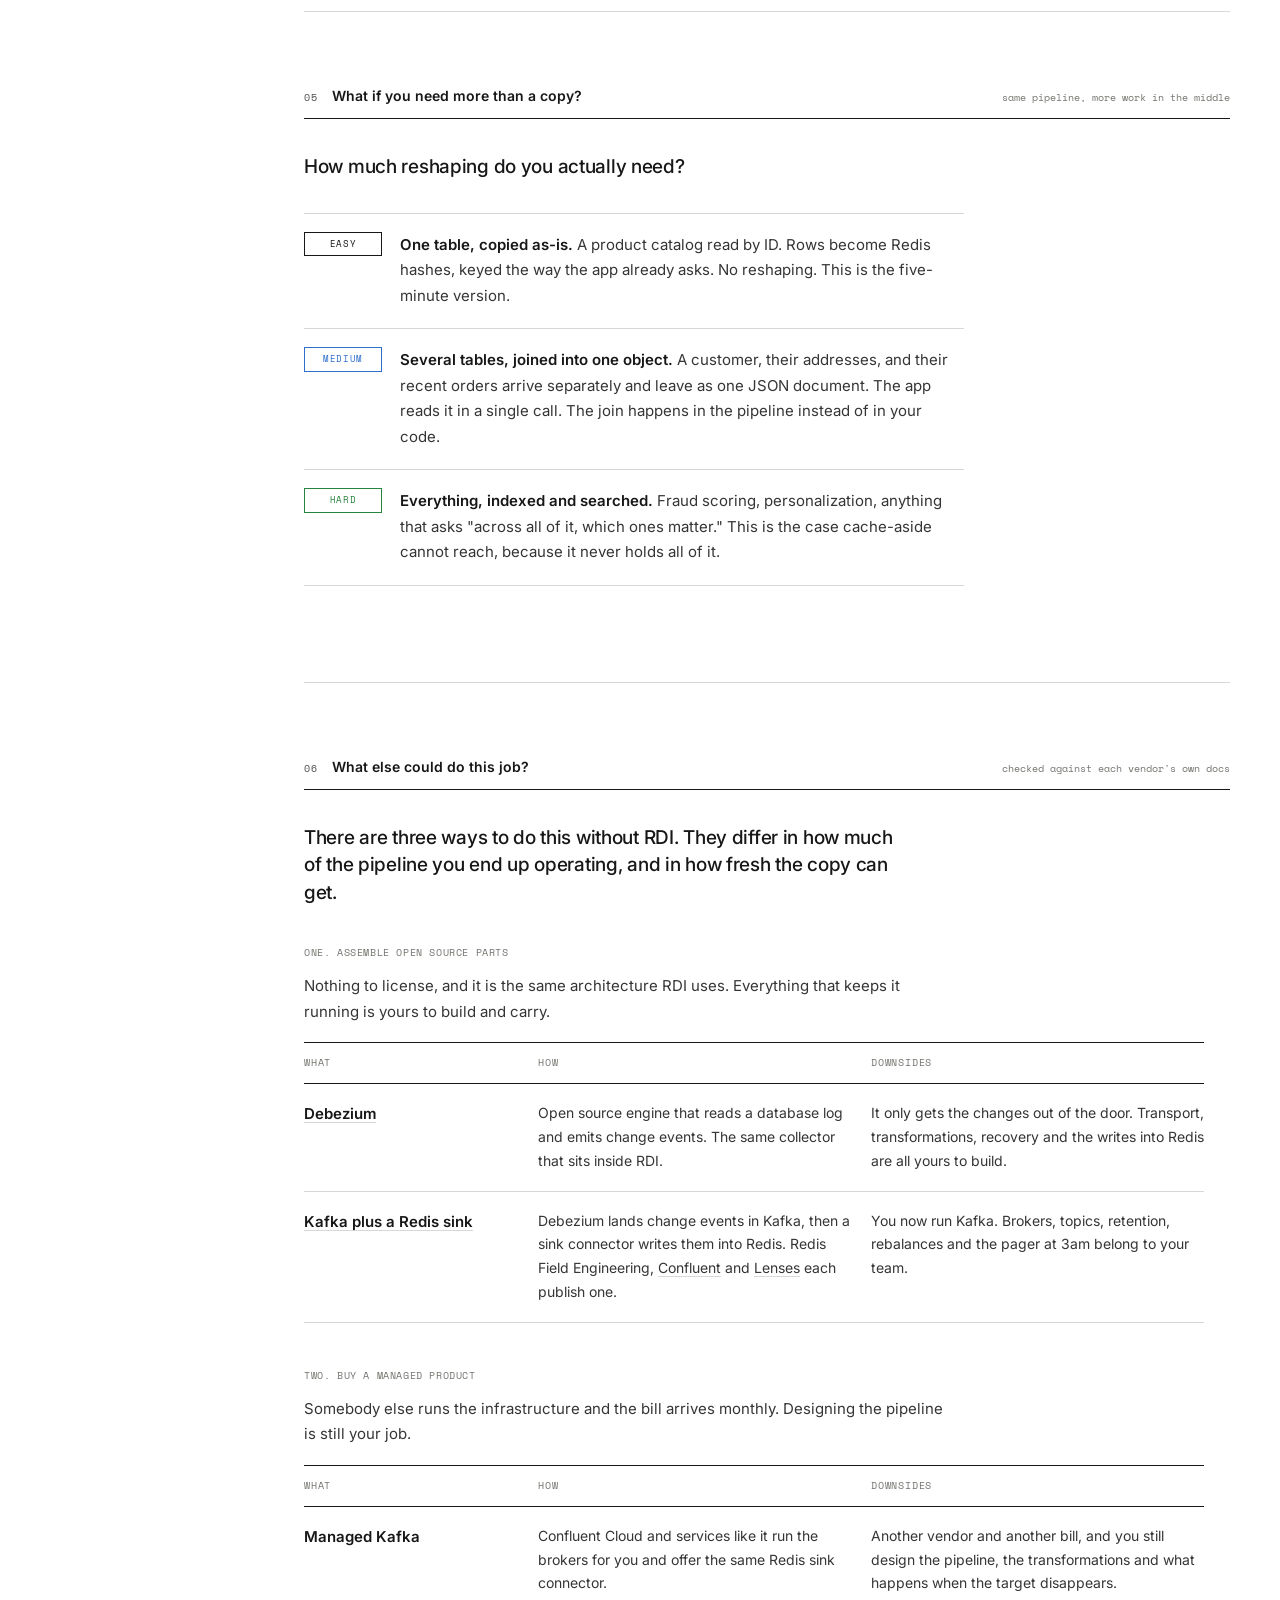
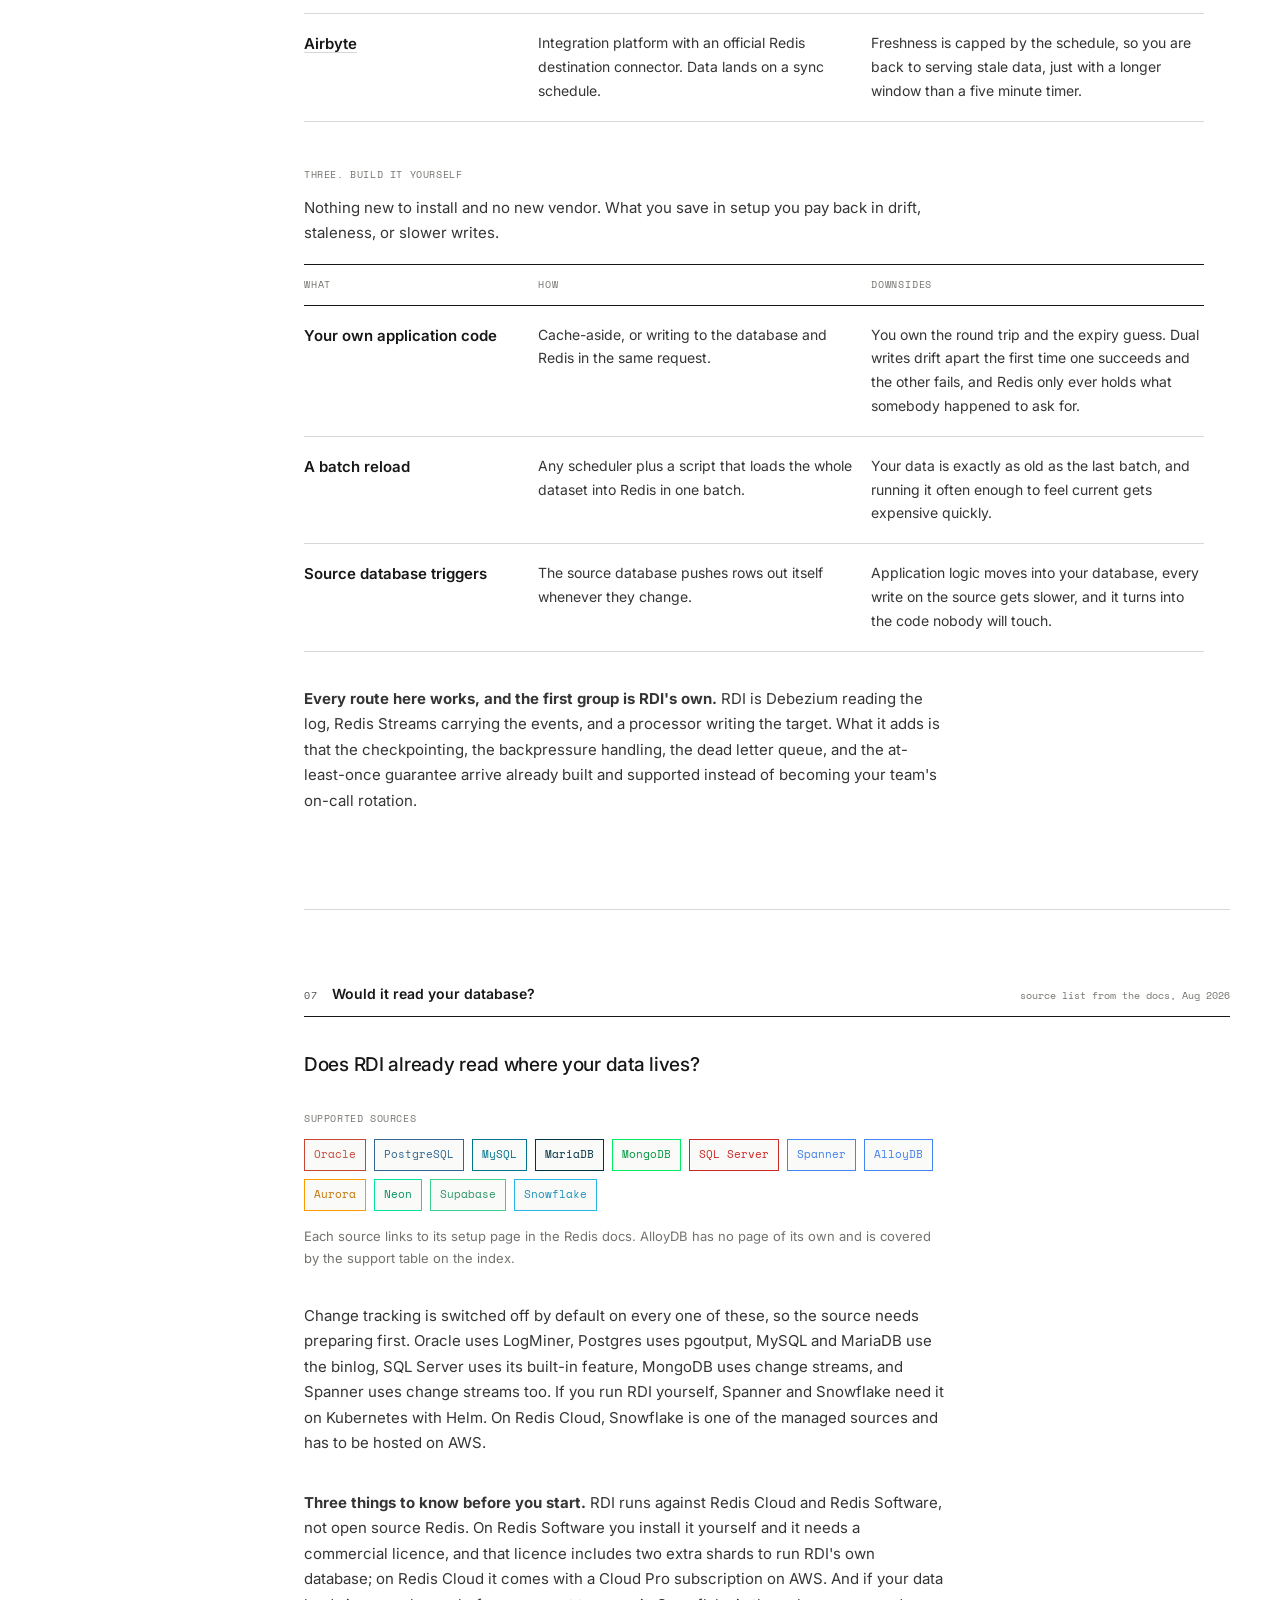
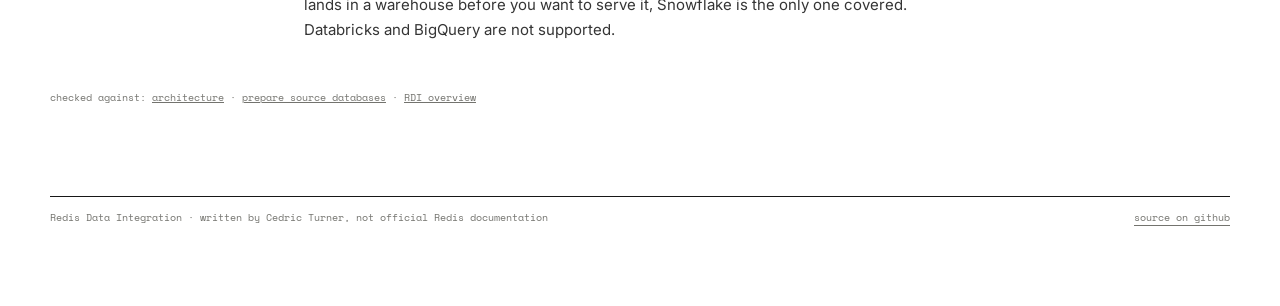
==== commit 7efc8cae: "Soften the disclaimer from internal-only to just unofficial The page is fine to share. The only thin" ====
--- a/redis-data-integration/index.html
+++ b/redis-data-integration/index.html
@@ -905,7 +905,7 @@
 
   <div class="topbar">
     <span><a href="../">&larr; all explainers</a></span>
-    <span>unofficial &middot; updated august 2026</span>
+    <span>by cedric turner &middot; august 2026</span>
   </div>
 
   <p class="kicker">RDI 101</p>
@@ -967,8 +967,8 @@
     <p class="tldr-why">RDI answers both, and it is the same mechanism either way. Every change arrives as it happens, so the copy is never behind and it never expires out from under you.</p>
 
     <div class="draft">
-      <span class="draft-label">INTERNAL, UNOFFICIAL</span>
-      <p style="margin:0">I made this to explain RDI to myself. It is not a Redis page, nobody at Redis has reviewed it, and it is not the company's positioning. The pie shop is deliberately silly and no customer should ever see it. For anything customer-facing, use the approved material.</p>
+      <span class="draft-label">NOT OFFICIAL REDIS DOCUMENTATION</span>
+      <p style="margin:0">Written by Cedric Turner. The point is to explain RDI in a way that sticks, using an analogy nobody would put in a datasheet. Share it wherever it helps. Just read it as one person's explanation rather than as Redis documentation, and go to <a href="https://redis.io/docs/latest/integrate/redis-data-integration/">the docs</a> for anything you need exact.</p>
     </div>
   </div>
 
@@ -1553,7 +1553,7 @@
   </div>
 
   <div class="footer">
-    <span>Redis Data Integration &middot; unofficial, made by Cedric Turner, not reviewed by Redis</span>
+    <span>Redis Data Integration &middot; written by Cedric Turner, not official Redis documentation</span>
     <span><a href="https://github.com/cedricturner/redis-artifacts">source on github</a></span>
   </div>
 
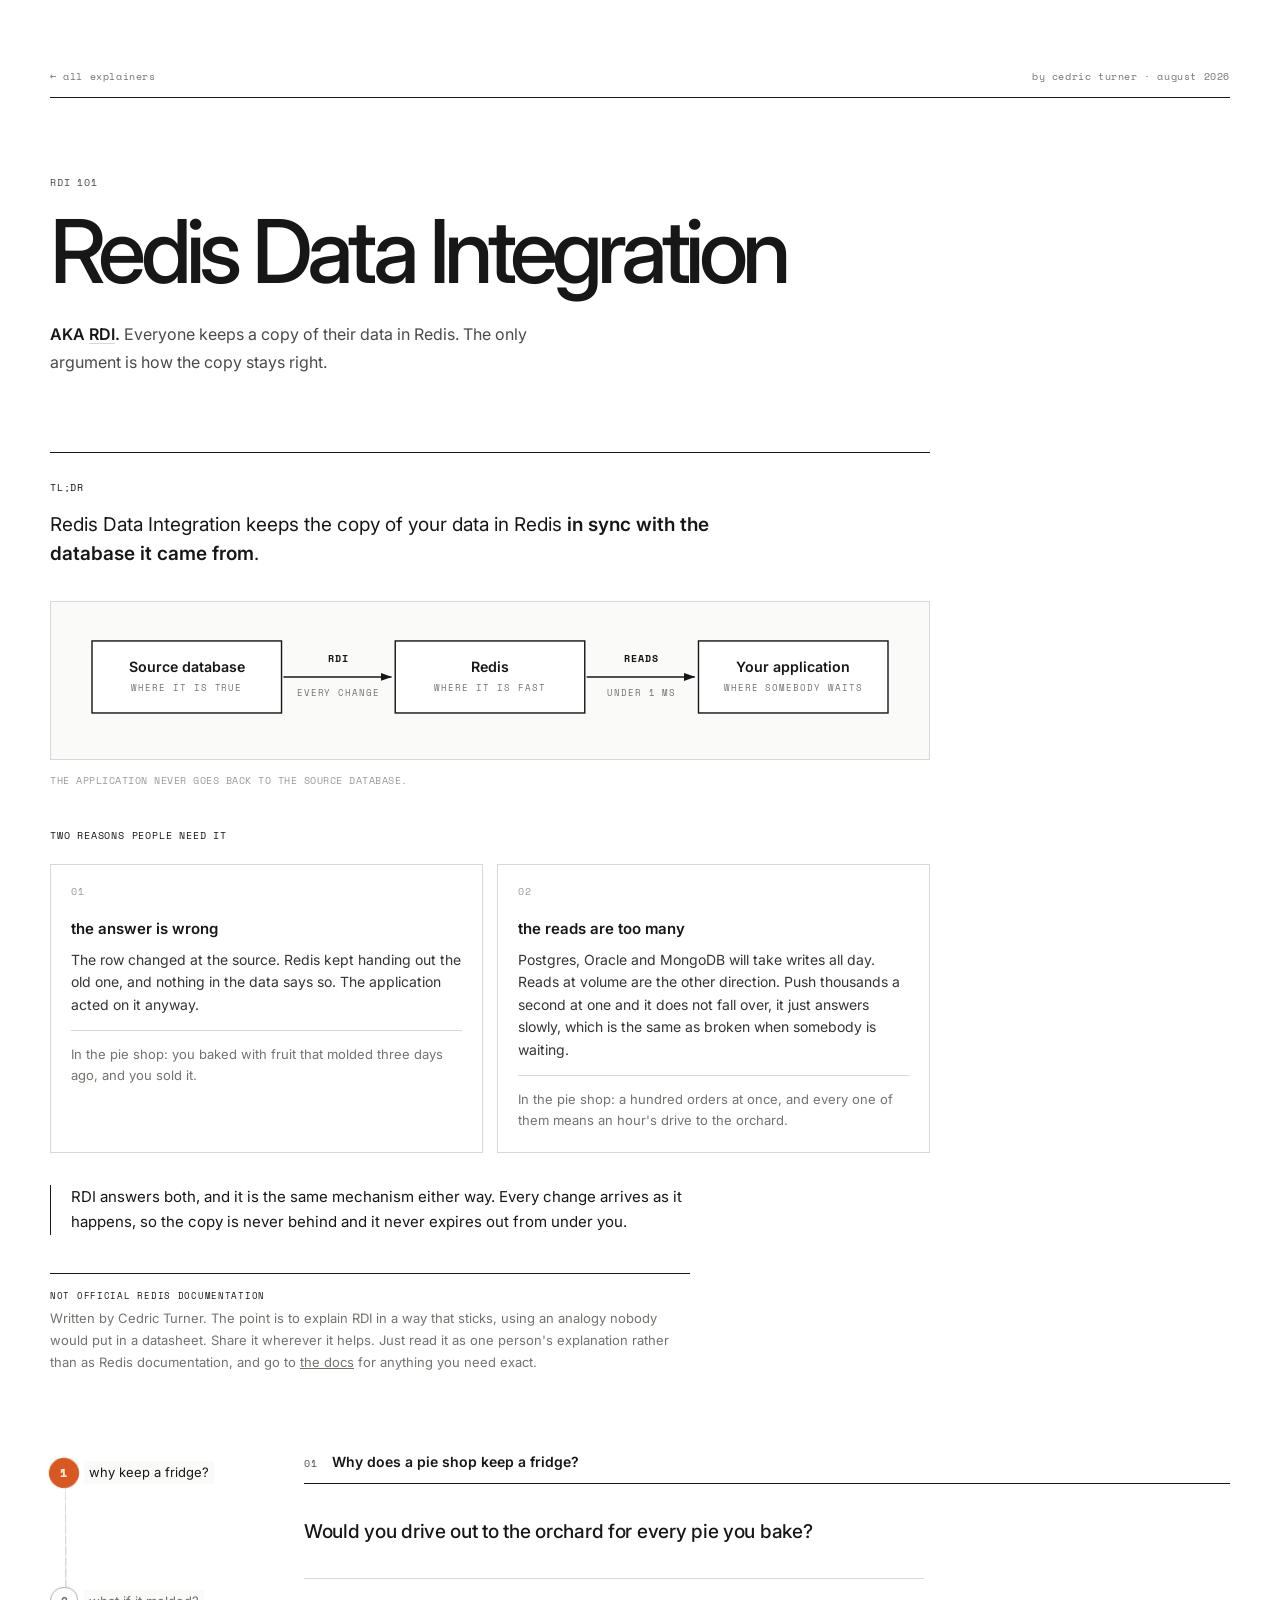
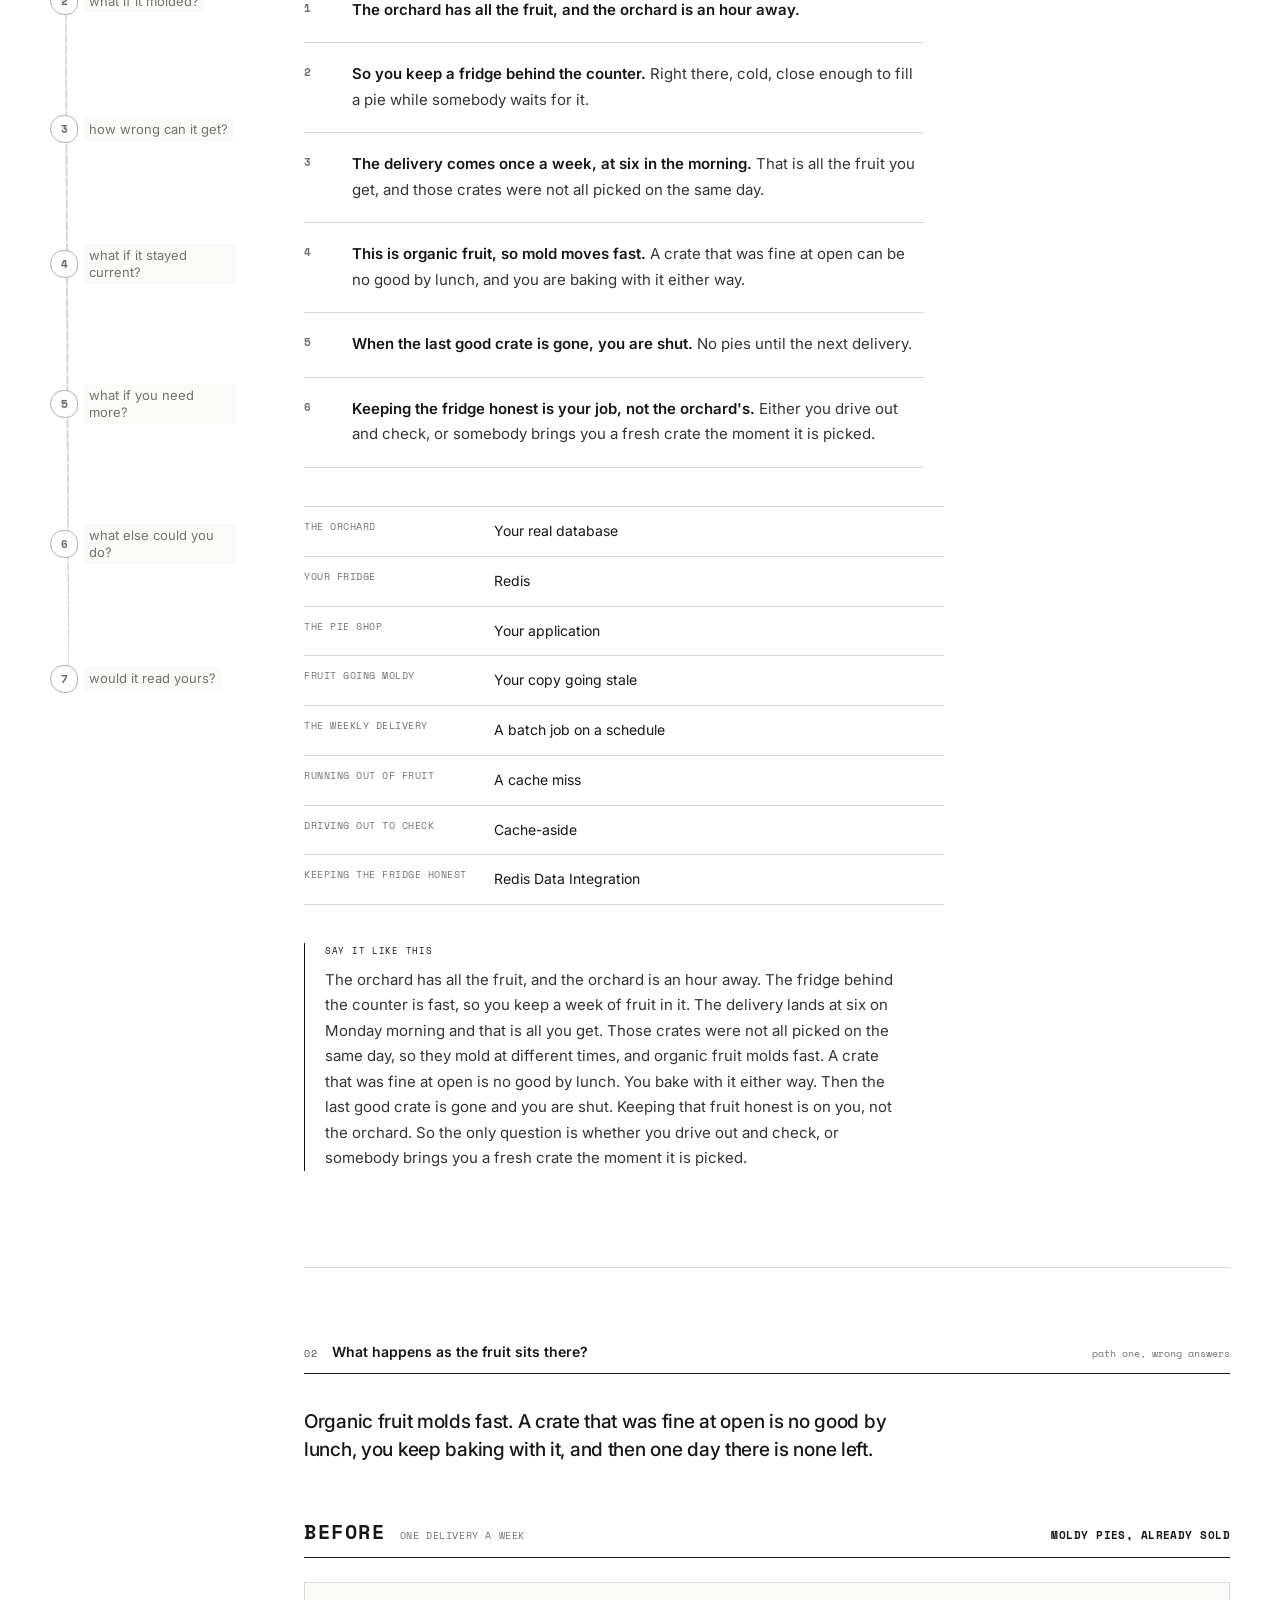
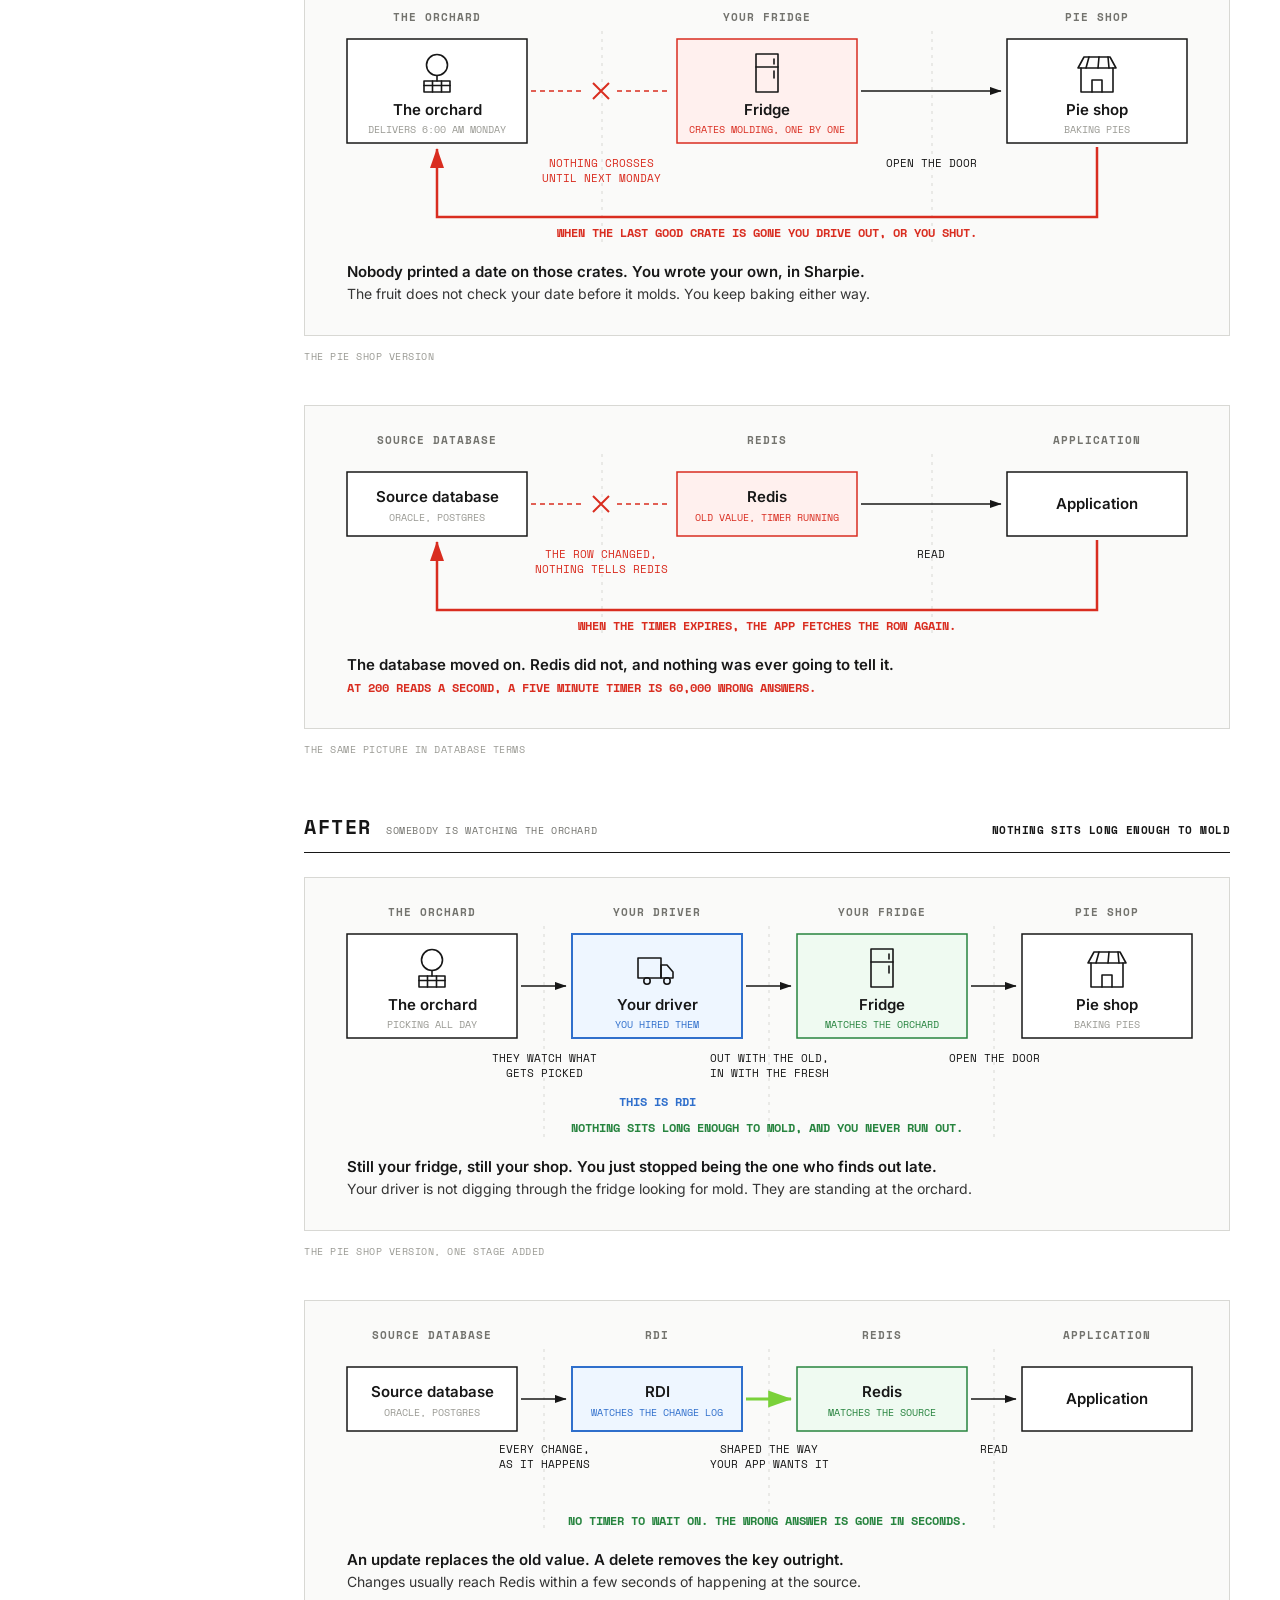
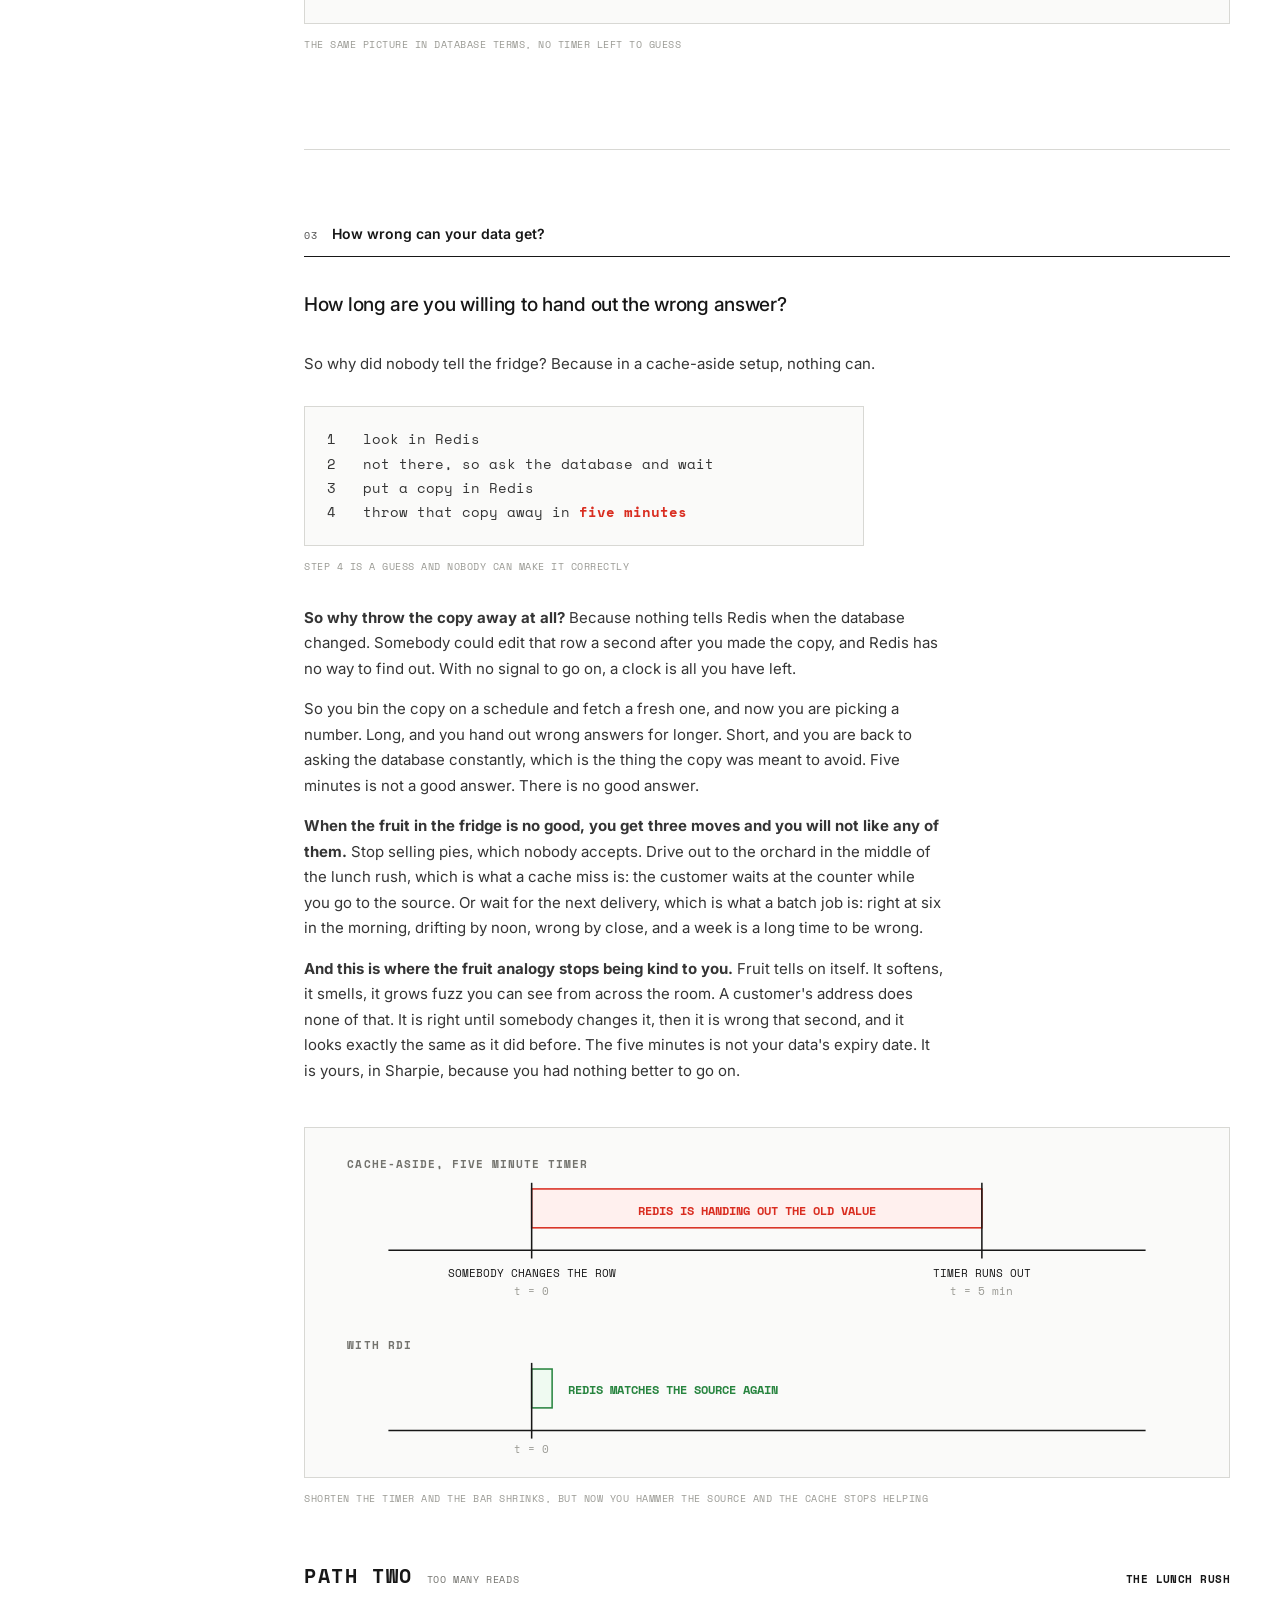
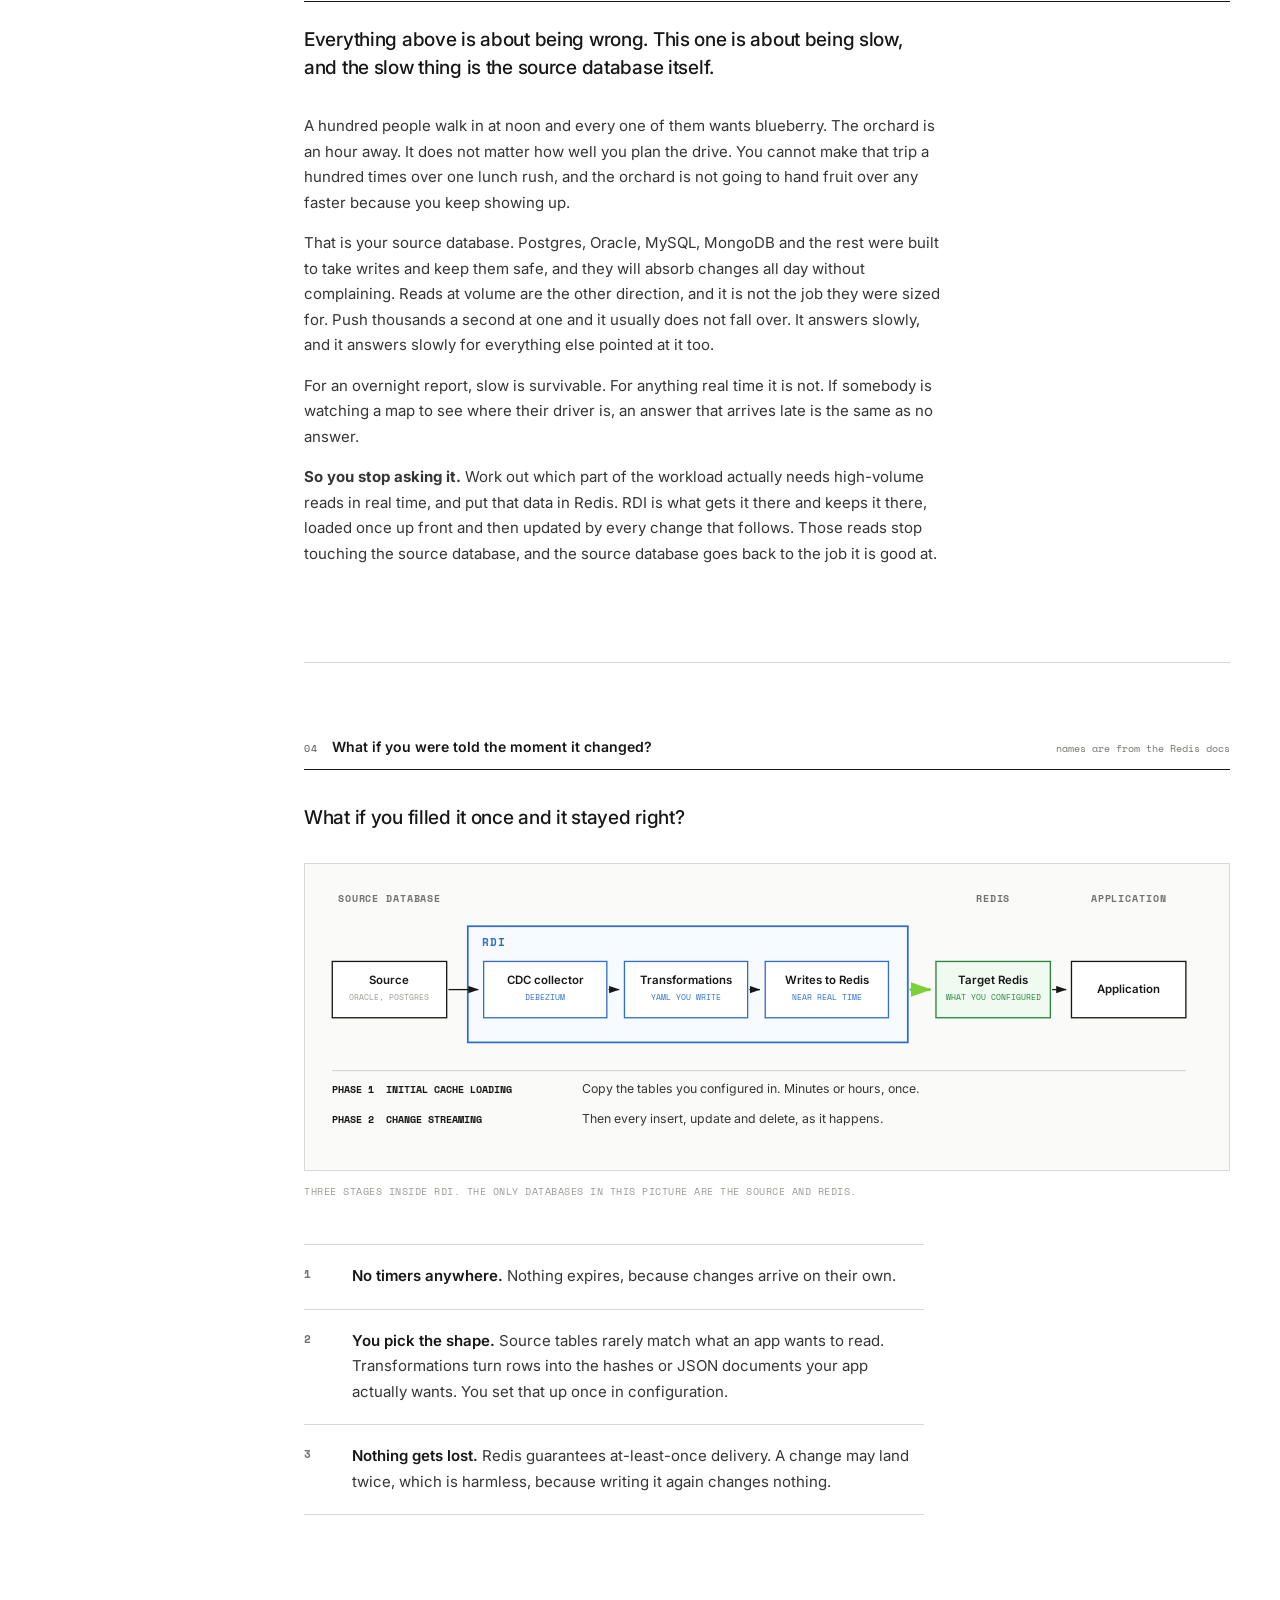
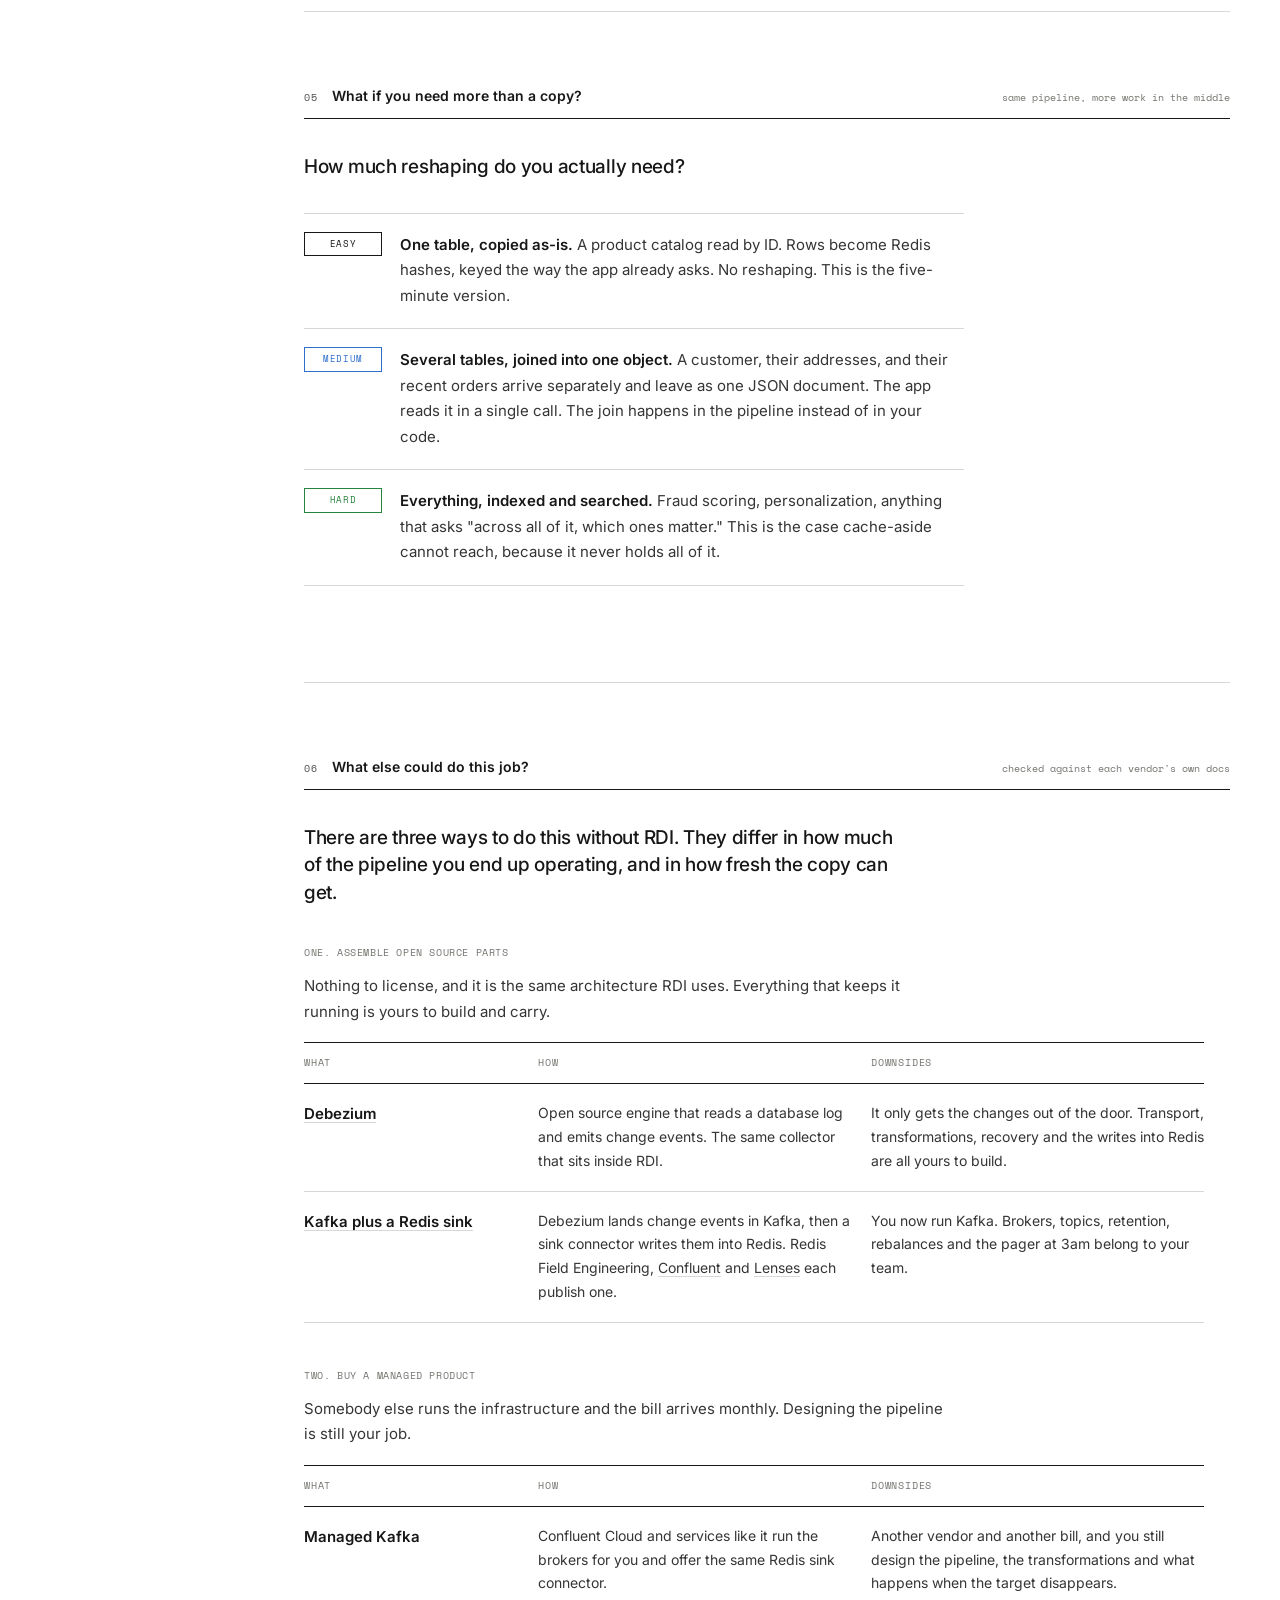
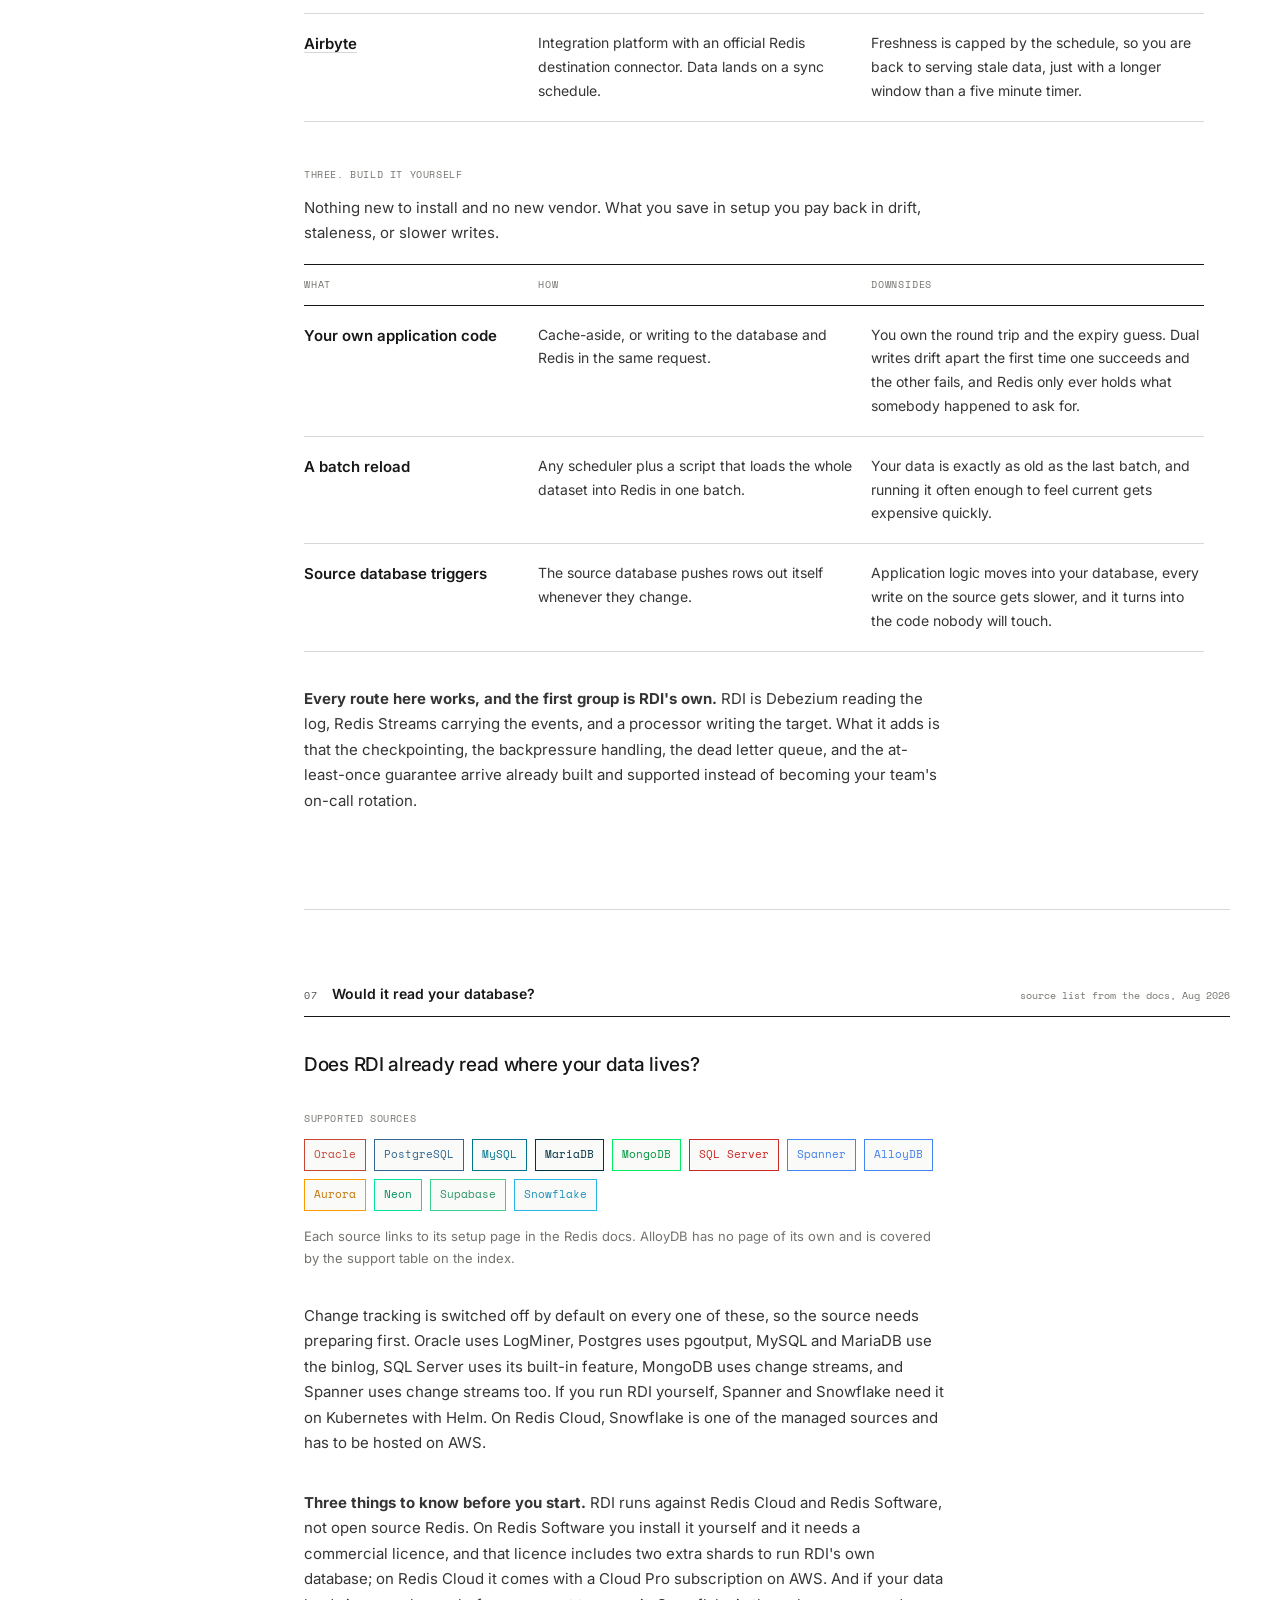
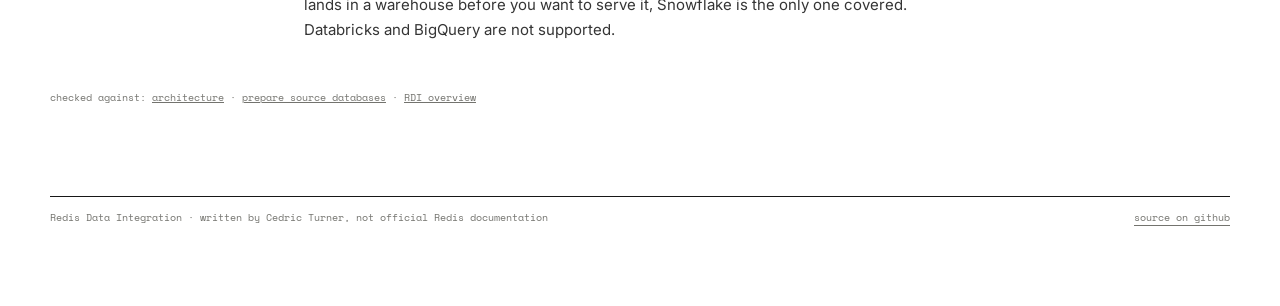
==== commit 6e778c5a: "Say molds instead of turns Turns was doing the work of a word nobody uses about fruit. Mold is what " ====
--- a/redis-data-integration/index.html
+++ b/redis-data-integration/index.html
@@ -954,7 +954,7 @@
         <span class="card-num">01</span>
         <span class="card-name">the answer is wrong</span>
         <p>The row changed at the source. Redis kept handing out the old one, and nothing in the data says so. The application acted on it anyway.</p>
-        <p class="card-note">In the pie shop: you baked with fruit that turned three days ago, and you sold it.</p>
+        <p class="card-note">In the pie shop: you baked with fruit that molded three days ago, and you sold it.</p>
       </div>
       <div class="card">
         <span class="card-num">02</span>
@@ -976,7 +976,7 @@
     <label for="mobile-section-nav">section</label>
     <select id="mobile-section-nav" aria-label="Current section">
       <option value="section-fridge">why keep a fridge?</option>
-      <option value="section-before-after">what if it turned?</option>
+      <option value="section-before-after">what if it molded?</option>
       <option value="section-breaks">how wrong can it get?</option>
       <option value="section-how">what if it stayed current?</option>
       <option value="section-examples">what if you need more?</option>
@@ -989,7 +989,7 @@
 
   <nav class="nav section-rail" aria-label="Article sections">
     <button class="nav-step active" type="button" data-shape="circle" data-section-target="section-fridge"><span class="step-num">1</span><span class="step-lbl">why keep a fridge?</span></button>
-    <button class="nav-step" type="button" data-shape="square" data-section-target="section-before-after"><span class="step-num">2</span><span class="step-lbl">what if it turned?</span></button>
+    <button class="nav-step" type="button" data-shape="square" data-section-target="section-before-after"><span class="step-num">2</span><span class="step-lbl">what if it molded?</span></button>
     <button class="nav-step" type="button" data-shape="diamond" data-section-target="section-breaks"><span class="step-num">3</span><span class="step-lbl">how wrong can it get?</span></button>
     <button class="nav-step" type="button" data-shape="triangle" data-section-target="section-how"><span class="step-num">4</span><span class="step-lbl">what if it stayed current?</span></button>
     <button class="nav-step" type="button" data-shape="hexagon" data-section-target="section-examples"><span class="step-num">5</span><span class="step-lbl">what if you need more?</span></button>
@@ -1030,7 +1030,7 @@
 
     <div class="say">
       <span class="say-label">SAY IT LIKE THIS</span>
-      <p>The orchard has all the fruit, and the orchard is an hour away. The fridge behind the counter is fast, so you keep a week of fruit in it. The delivery lands at six on Monday morning and that is all you get. Those crates were not all picked on the same day, so they turn at different times, and organic fruit turns fast. A crate that was fine at open is no good by lunch. You bake with it either way. Then the last good crate is gone and you are shut. Keeping that fruit honest is on you, not the orchard. So the only question is whether you drive out and check, or somebody brings you a fresh crate the moment it is picked.</p>
+      <p>The orchard has all the fruit, and the orchard is an hour away. The fridge behind the counter is fast, so you keep a week of fruit in it. The delivery lands at six on Monday morning and that is all you get. Those crates were not all picked on the same day, so they mold at different times, and organic fruit molds fast. A crate that was fine at open is no good by lunch. You bake with it either way. Then the last good crate is gone and you are shut. Keeping that fruit honest is on you, not the orchard. So the only question is whether you drive out and check, or somebody brings you a fresh crate the moment it is picked.</p>
     </div>
   </section>
 
@@ -1042,7 +1042,7 @@
       <span class="sec-note">path one, wrong answers</span>
     </div>
 
-    <p class="point">Organic fruit turns fast. A crate that was fine at open is no good by lunch, you keep baking with it, and then one day there is none left.</p>
+    <p class="point">Organic fruit molds fast. A crate that was fine at open is no good by lunch, you keep baking with it, and then one day there is none left.</p>
 
     <div class="ba-head">
       <span class="ba-label">BEFORE</span>
@@ -1052,7 +1052,7 @@
 
     <div class="dag">
       <div class="dag-wrap">
-        <svg viewBox="0 0 880 310" style="min-width:700px" role="img" aria-label="Pie shop version, before. The orchard delivers once a week at six in the morning, the crates in your fridge turn at different times because they were not all picked on the same day, and the shop keeps baking pies out of them. Nothing crosses from the orchard to the fridge until the next delivery, so you keep baking until you run out.">
+        <svg viewBox="0 0 880 310" style="min-width:700px" role="img" aria-label="Pie shop version, before. The orchard delivers once a week at six in the morning, the crates in your fridge mold at different times because they were not all picked on the same day, and the shop keeps baking pies out of them. Nothing crosses from the orchard to the fridge until the next delivery, so you keep baking until you run out.">
           <g font-family="Space Mono, monospace" font-size="11" font-weight="700" letter-spacing="1" text-anchor="middle" fill="#73736e">
             <text x="110" y="18">THE ORCHARD</text>
             <text x="440" y="18">YOUR FRIDGE</text>
@@ -1069,7 +1069,7 @@
           <rect x="350" y="36" width="180" height="104" fill="#fff0ee" stroke="#d92d20" stroke-width="1.5"></rect>
           <use href="#ico-fridge" x="418" y="48" width="44" height="44"></use>
           <text x="440" y="112" font-family="Inter, sans-serif" font-size="15" font-weight="600" fill="#171717" text-anchor="middle">Fridge</text>
-          <text x="440" y="130" font-family="Space Mono, monospace" font-size="10" fill="#d92d20" text-anchor="middle">CRATES TURNING, ONE BY ONE</text>
+          <text x="440" y="130" font-family="Space Mono, monospace" font-size="10" fill="#d92d20" text-anchor="middle">CRATES MOLDING, ONE BY ONE</text>
 
           <rect x="680" y="36" width="180" height="104" fill="#fff" stroke="#171717" stroke-width="1.5"></rect>
           <use href="#ico-shop" x="748" y="48" width="44" height="44"></use>
@@ -1091,7 +1091,7 @@
           <text x="440" y="234" font-family="Space Mono, monospace" font-size="12" font-weight="700" fill="#d92d20" text-anchor="middle">WHEN THE LAST GOOD CRATE IS GONE YOU DRIVE OUT, OR YOU SHUT.</text>
 
           <text x="20" y="274" font-family="Inter, sans-serif" font-size="15" font-weight="600" fill="#171717">Nobody printed a date on those crates. You wrote your own, in Sharpie.</text>
-          <text x="20" y="296" font-family="Inter, sans-serif" font-size="14" fill="#353535">The fruit does not check your date before it turns. You keep baking either way.</text>
+          <text x="20" y="296" font-family="Inter, sans-serif" font-size="14" fill="#353535">The fruit does not check your date before it molds. You keep baking either way.</text>
         </svg>
       </div>
       <p class="dag-cap">THE PIE SHOP VERSION</p>
@@ -1143,7 +1143,7 @@
     <div class="ba-head">
       <span class="ba-label">AFTER</span>
       <span class="ba-sub">SOMEBODY IS WATCHING THE ORCHARD</span>
-      <span class="ba-cost">NOTHING SITS LONG ENOUGH TO TURN</span>
+      <span class="ba-cost">NOTHING SITS LONG ENOUGH TO MOLD</span>
     </div>
 
     <div class="dag">
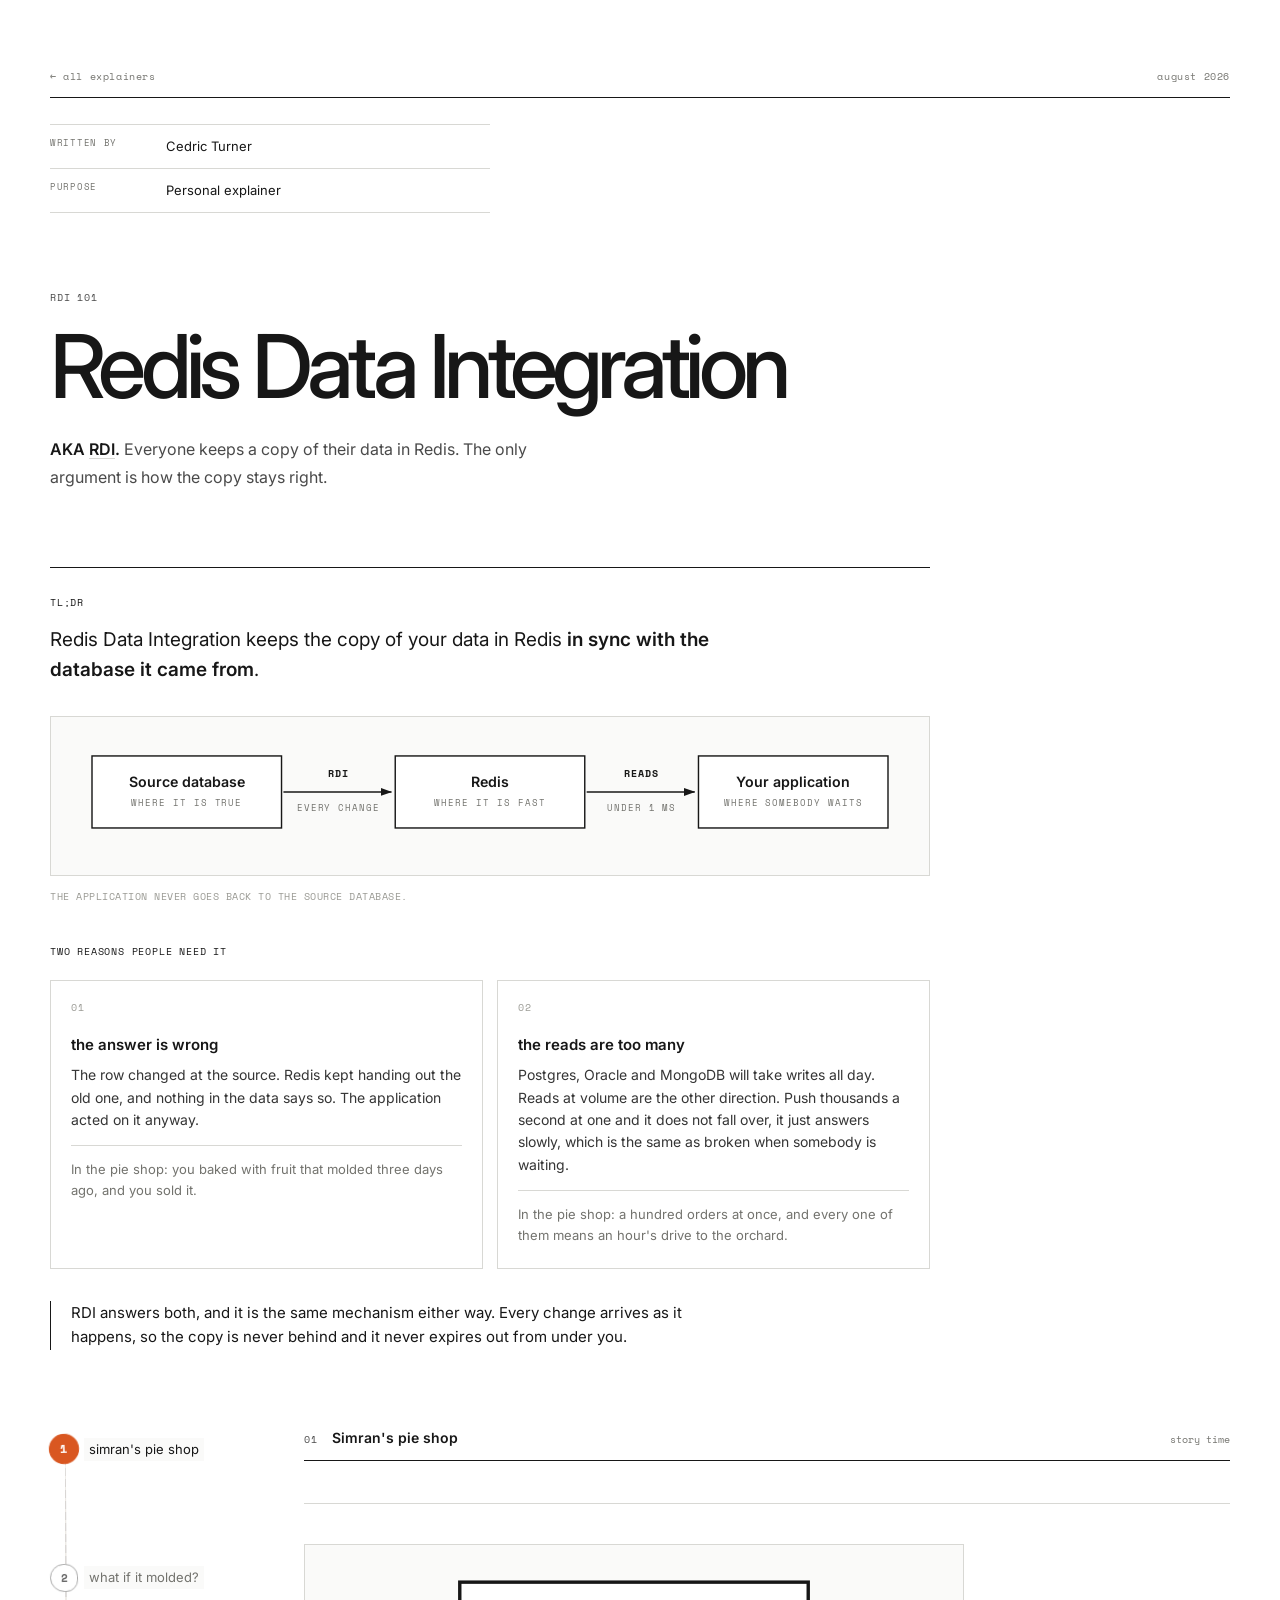
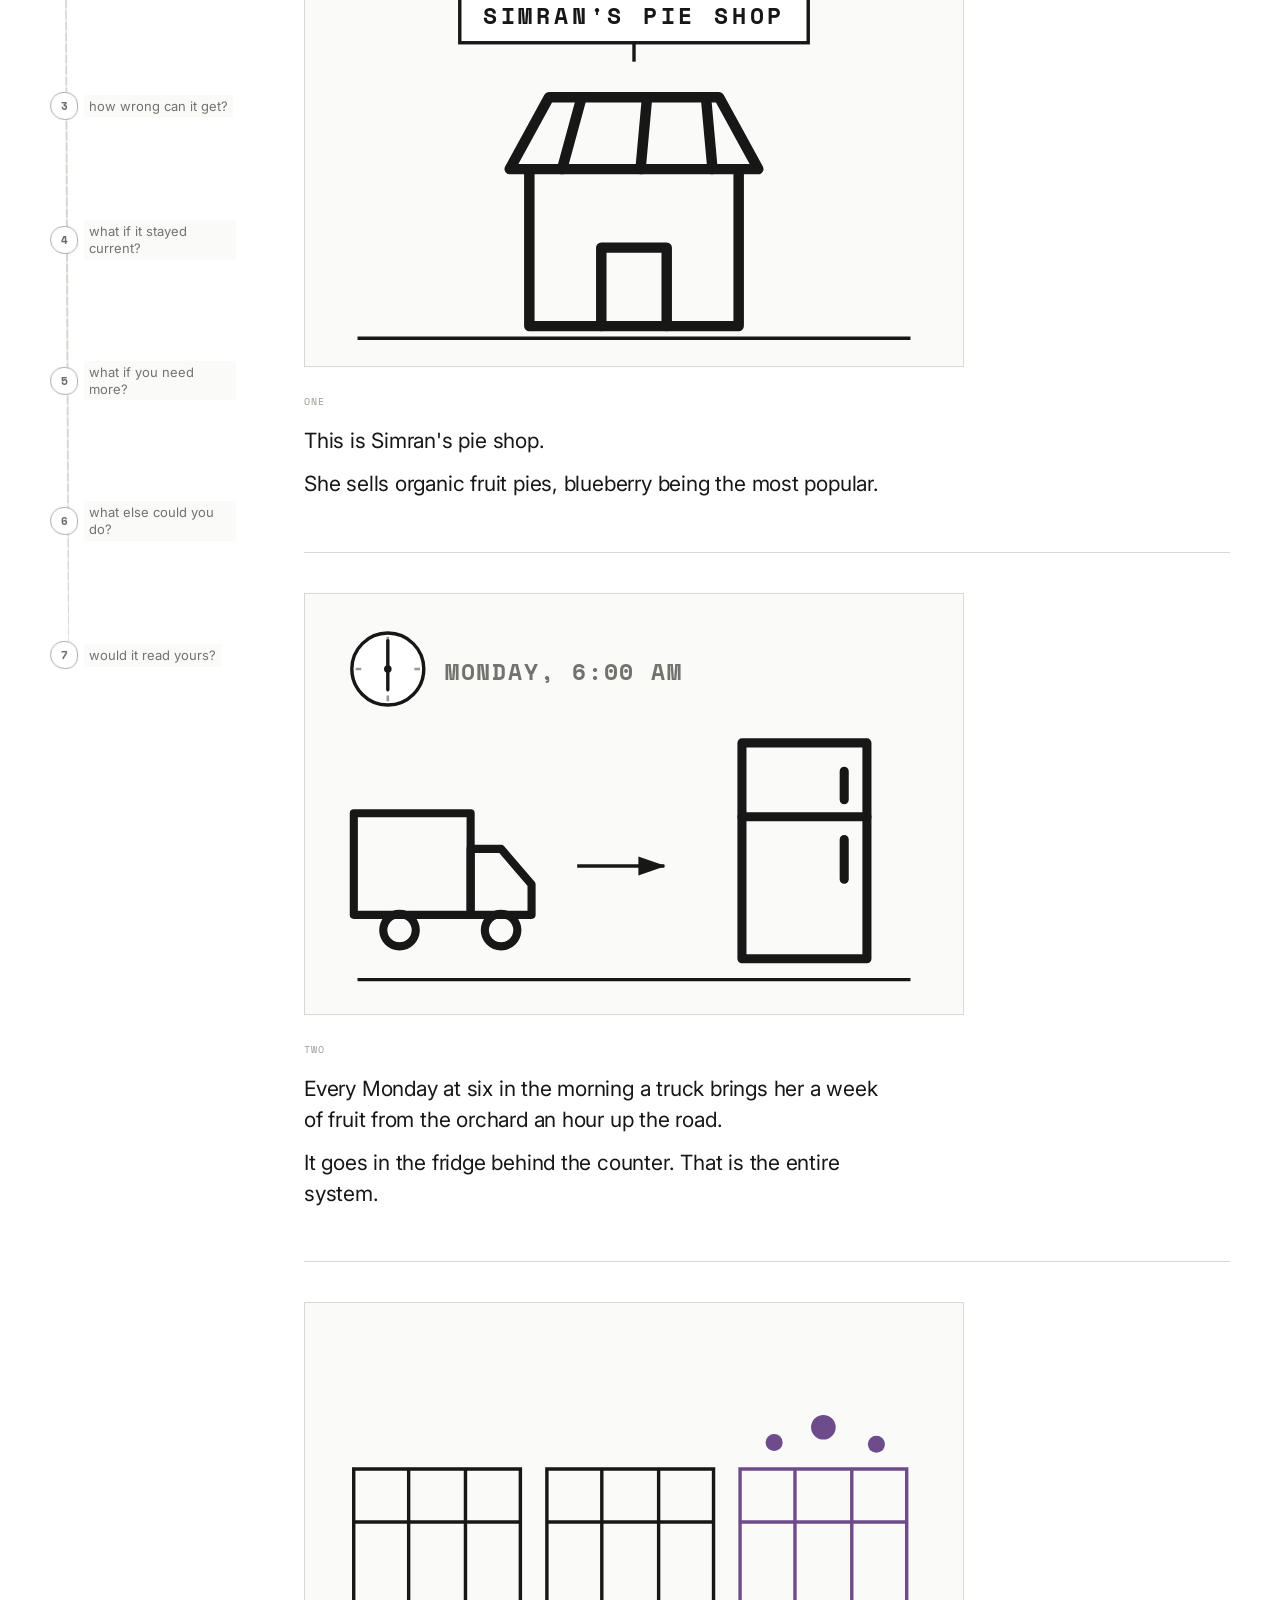
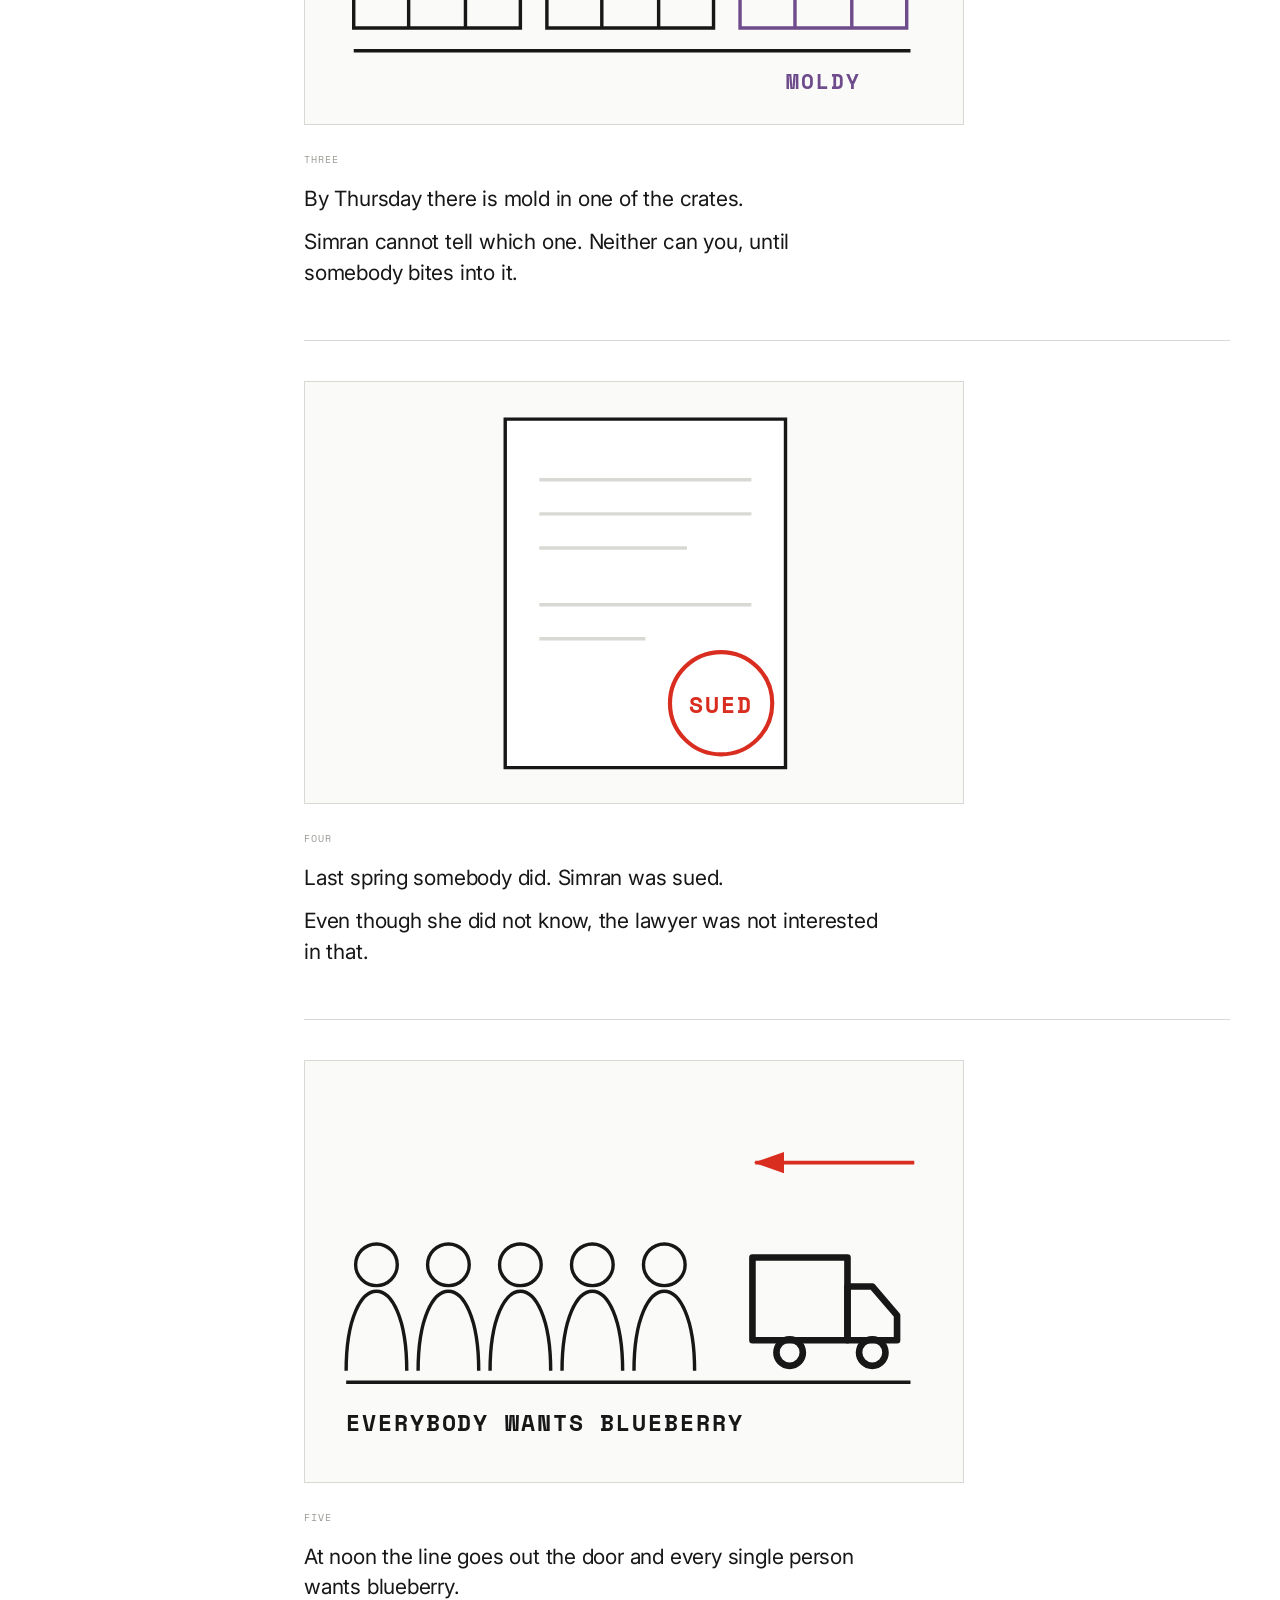
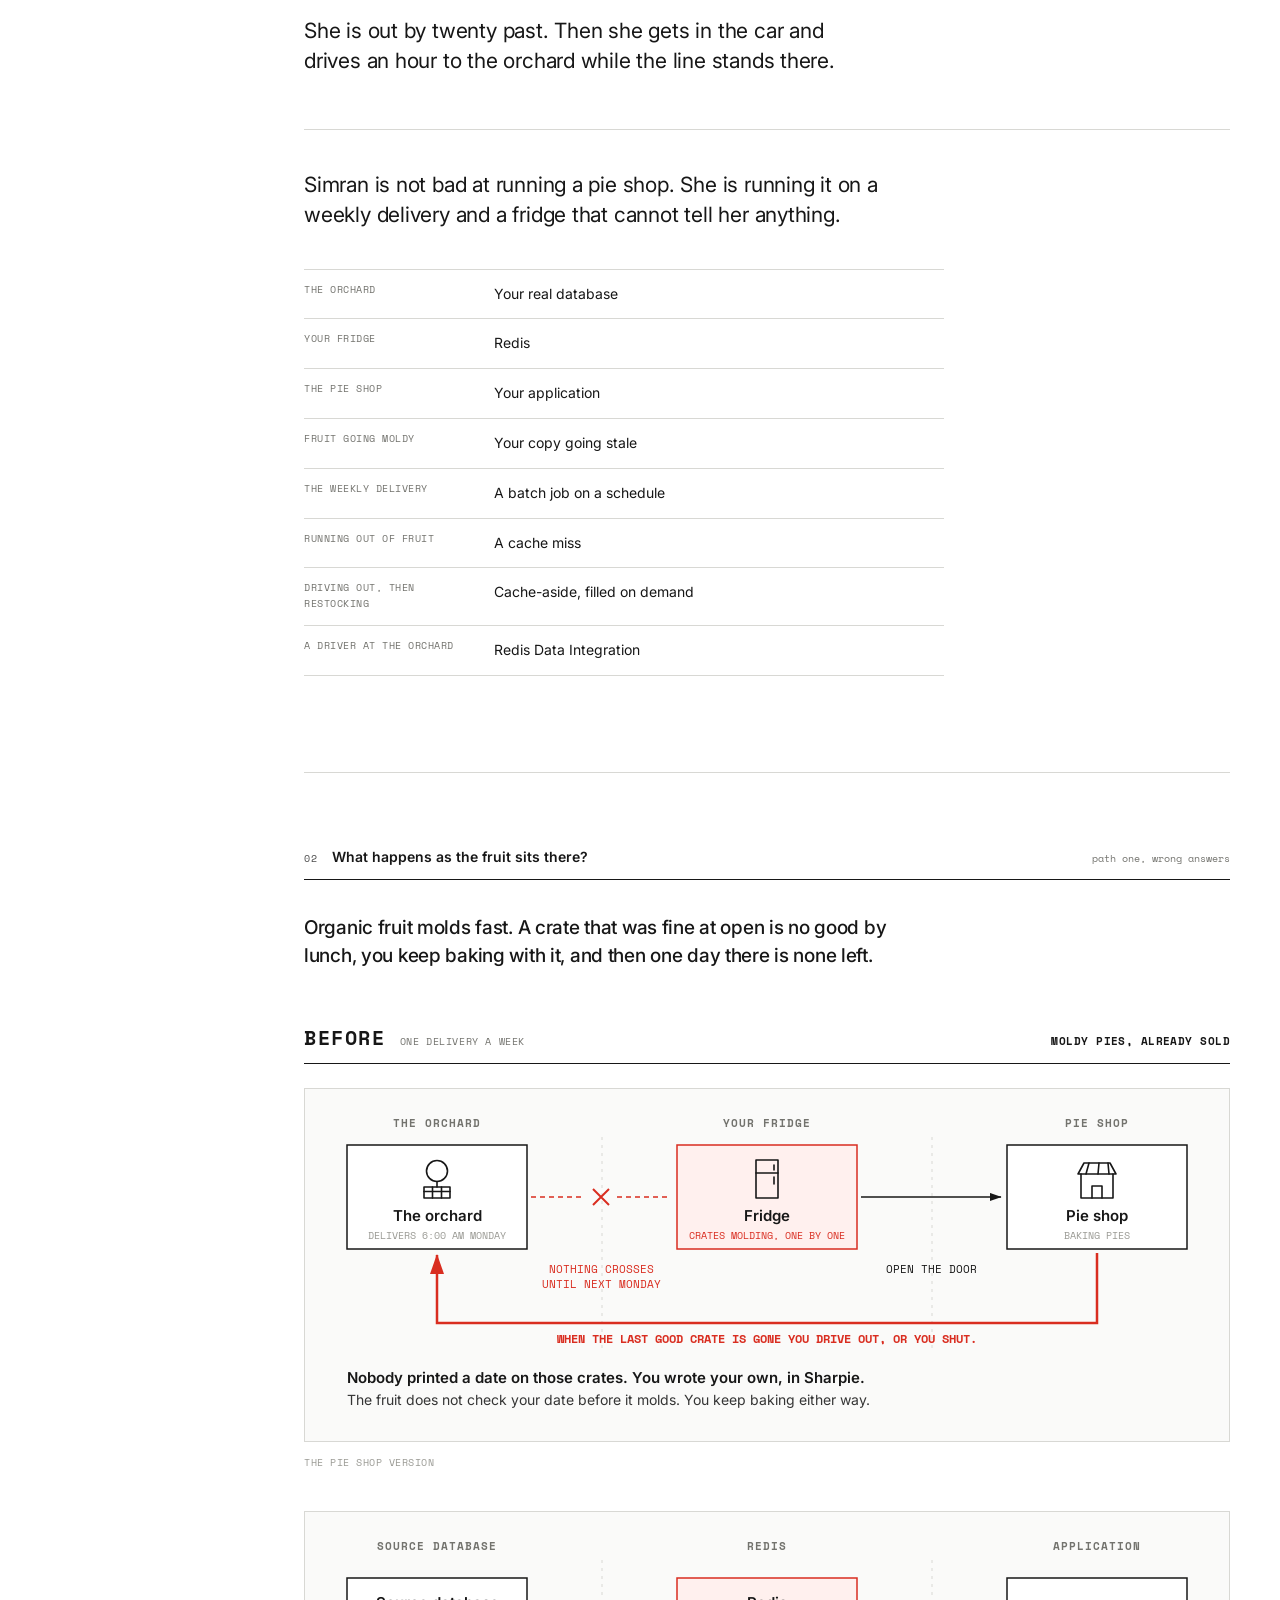
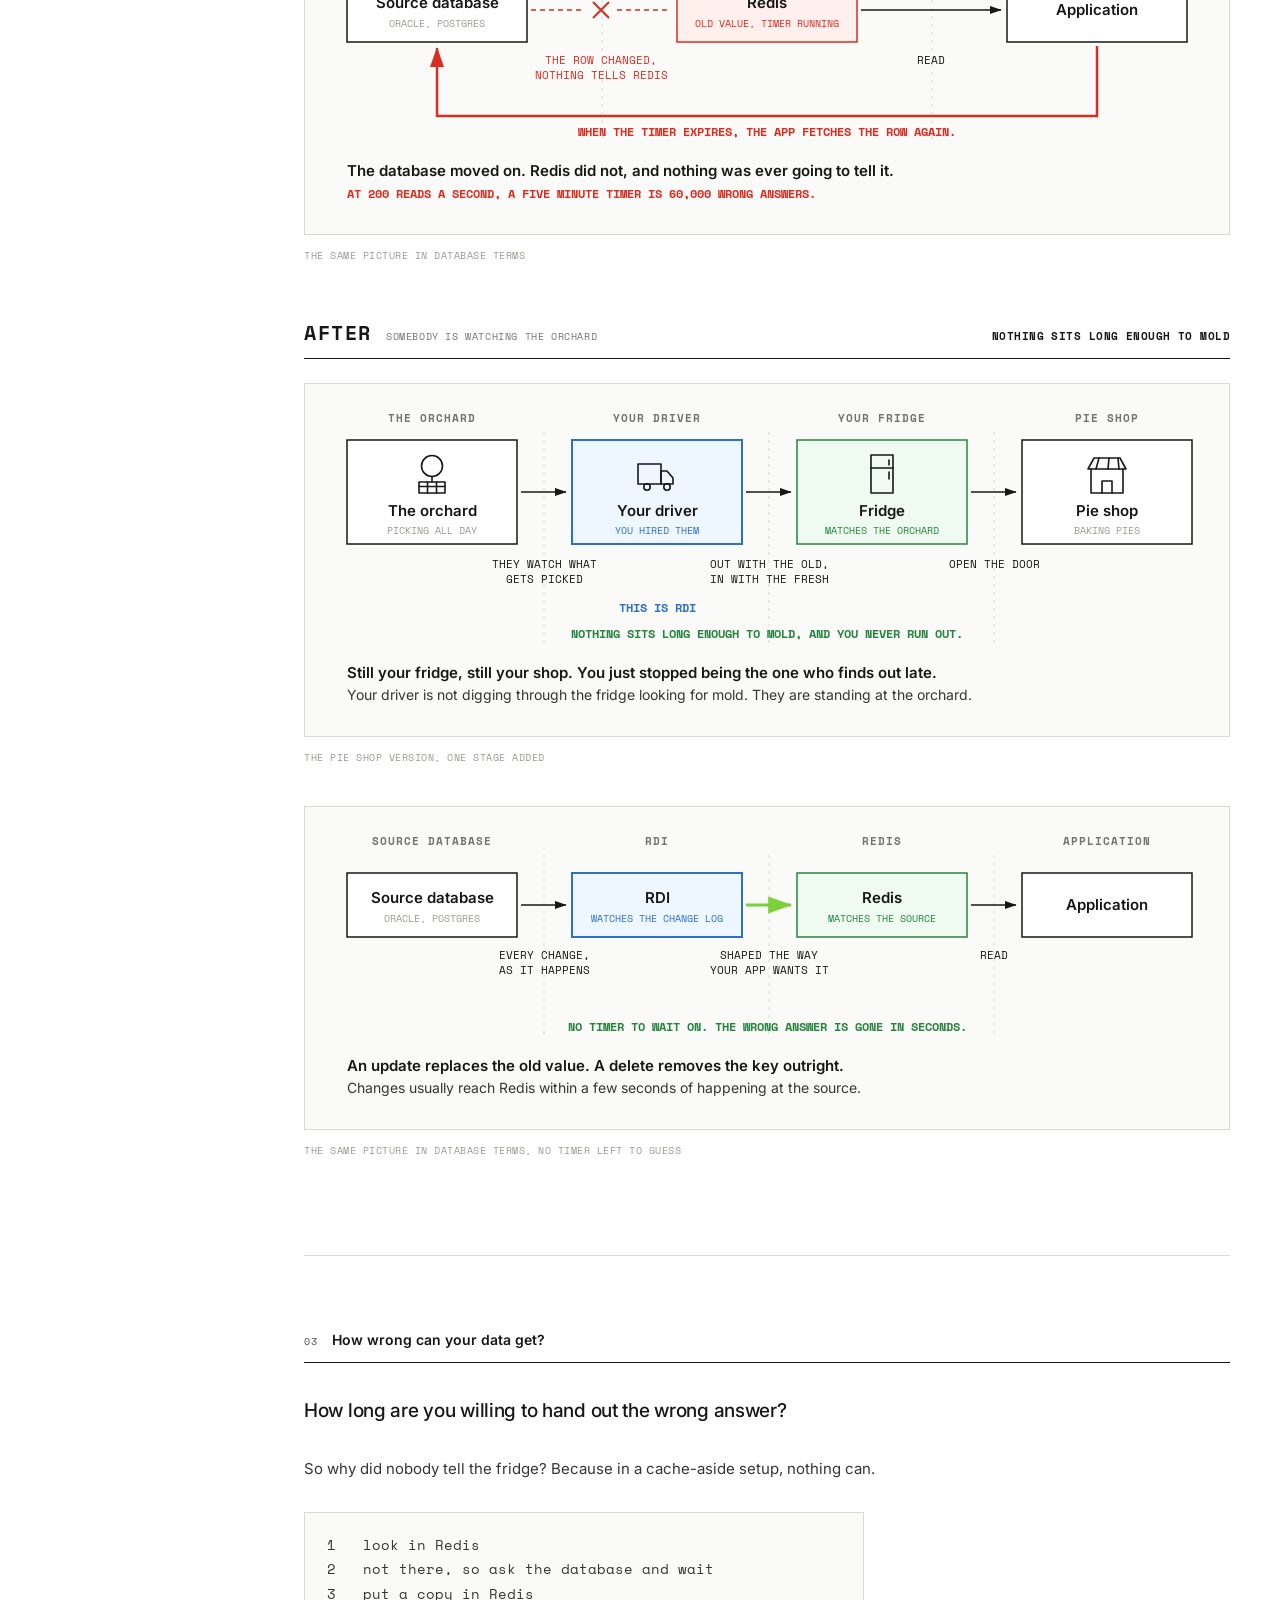
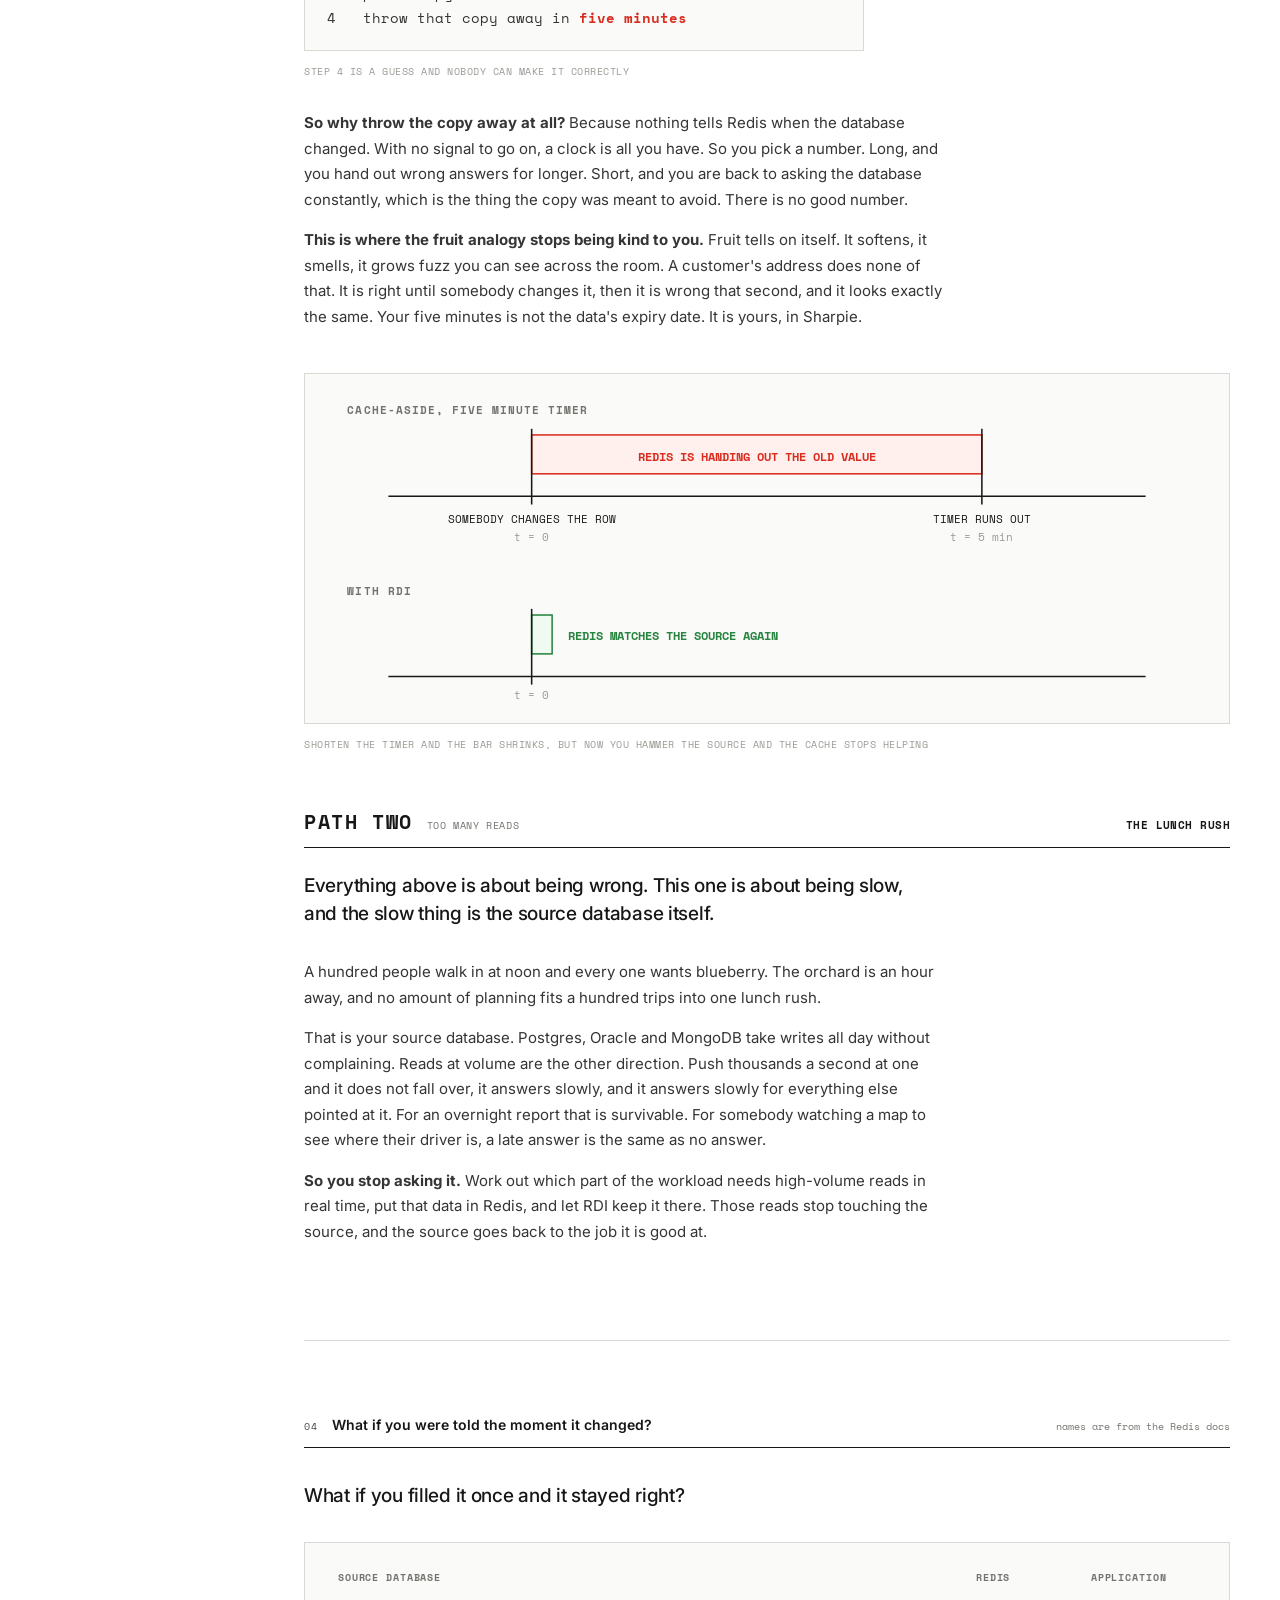
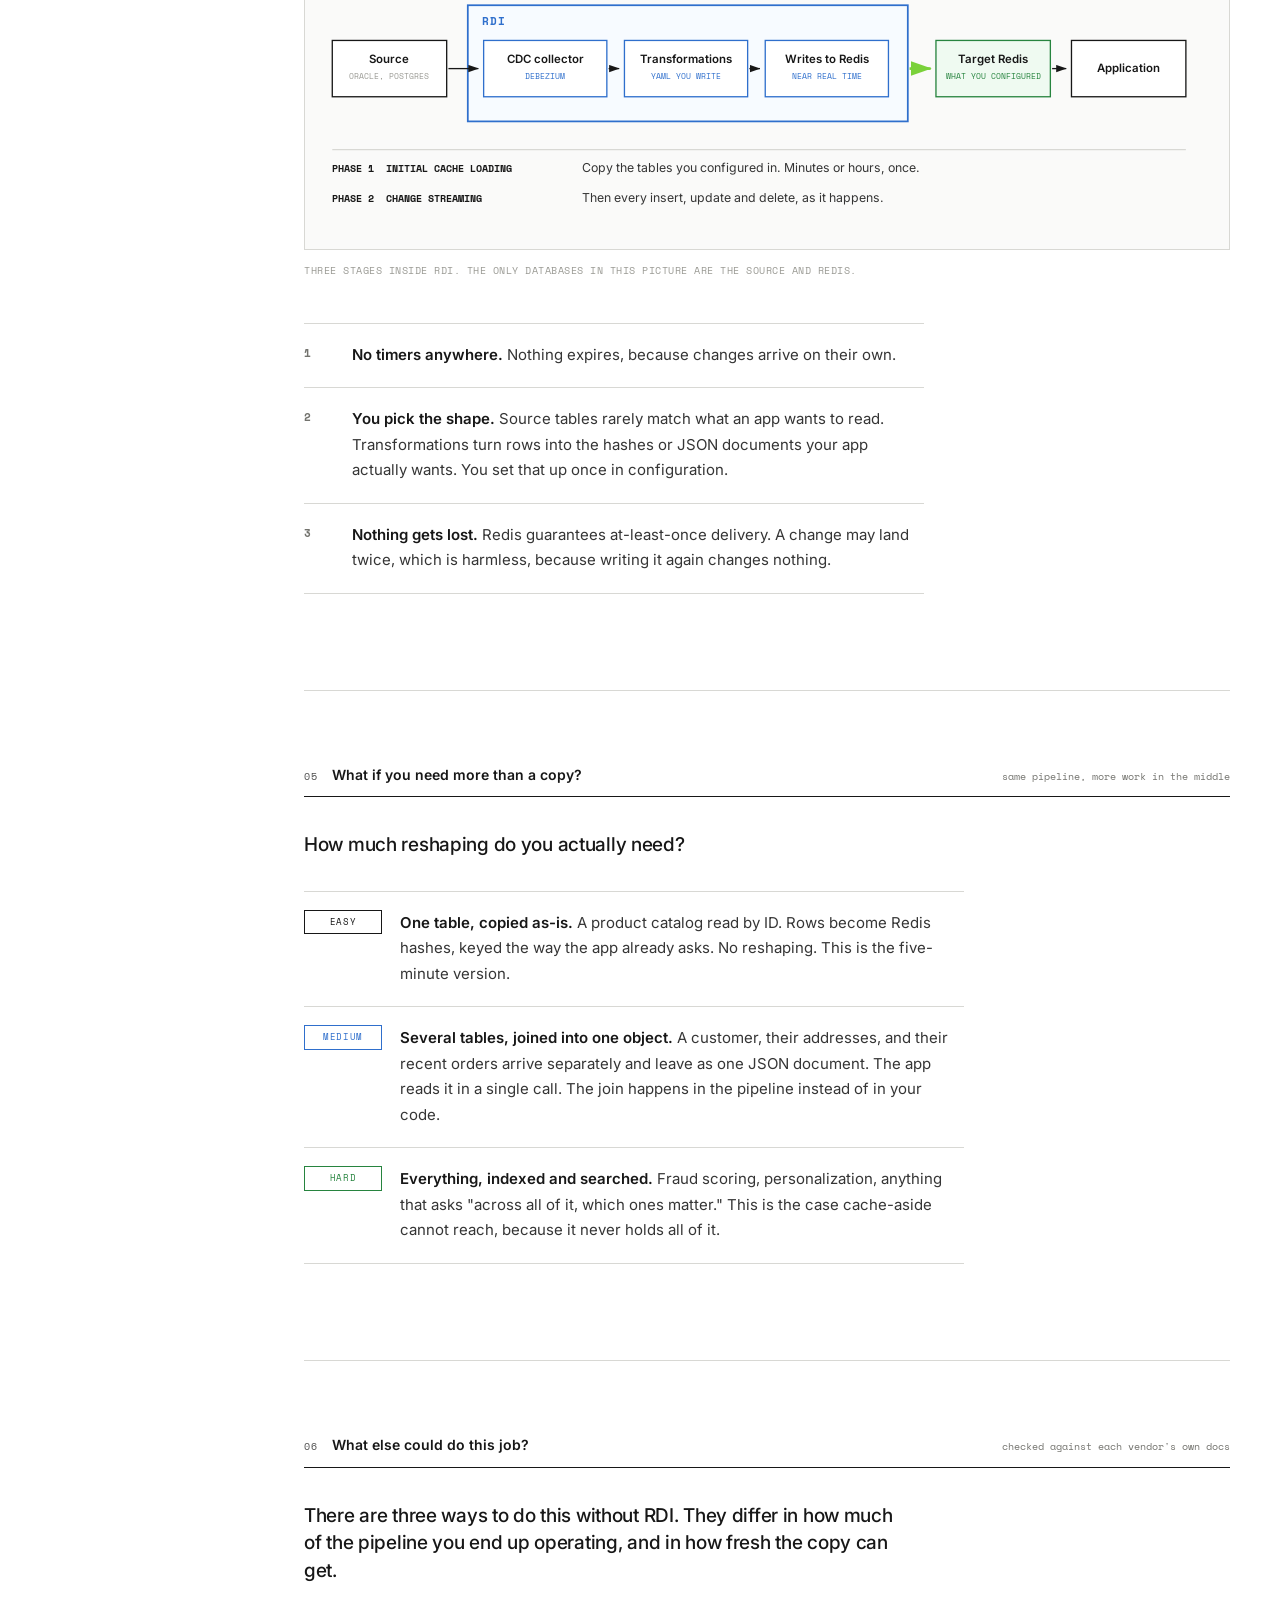
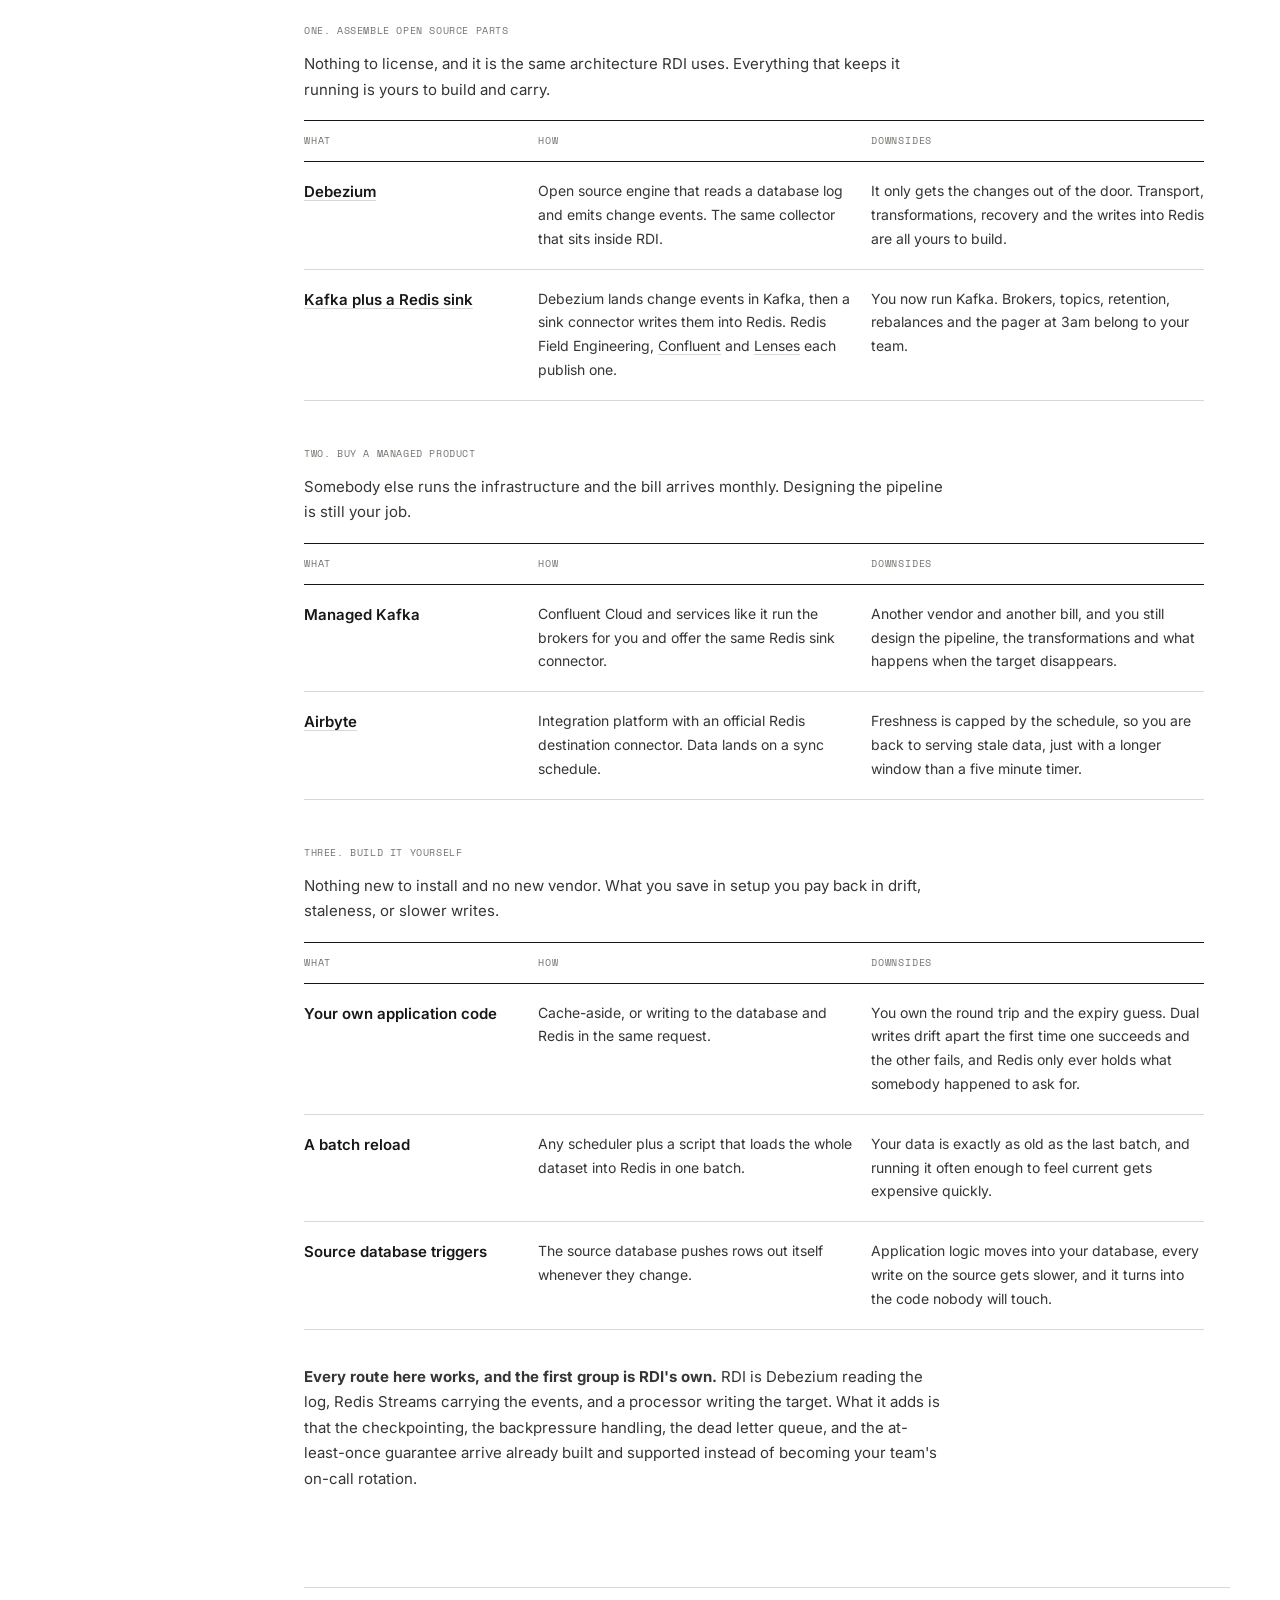
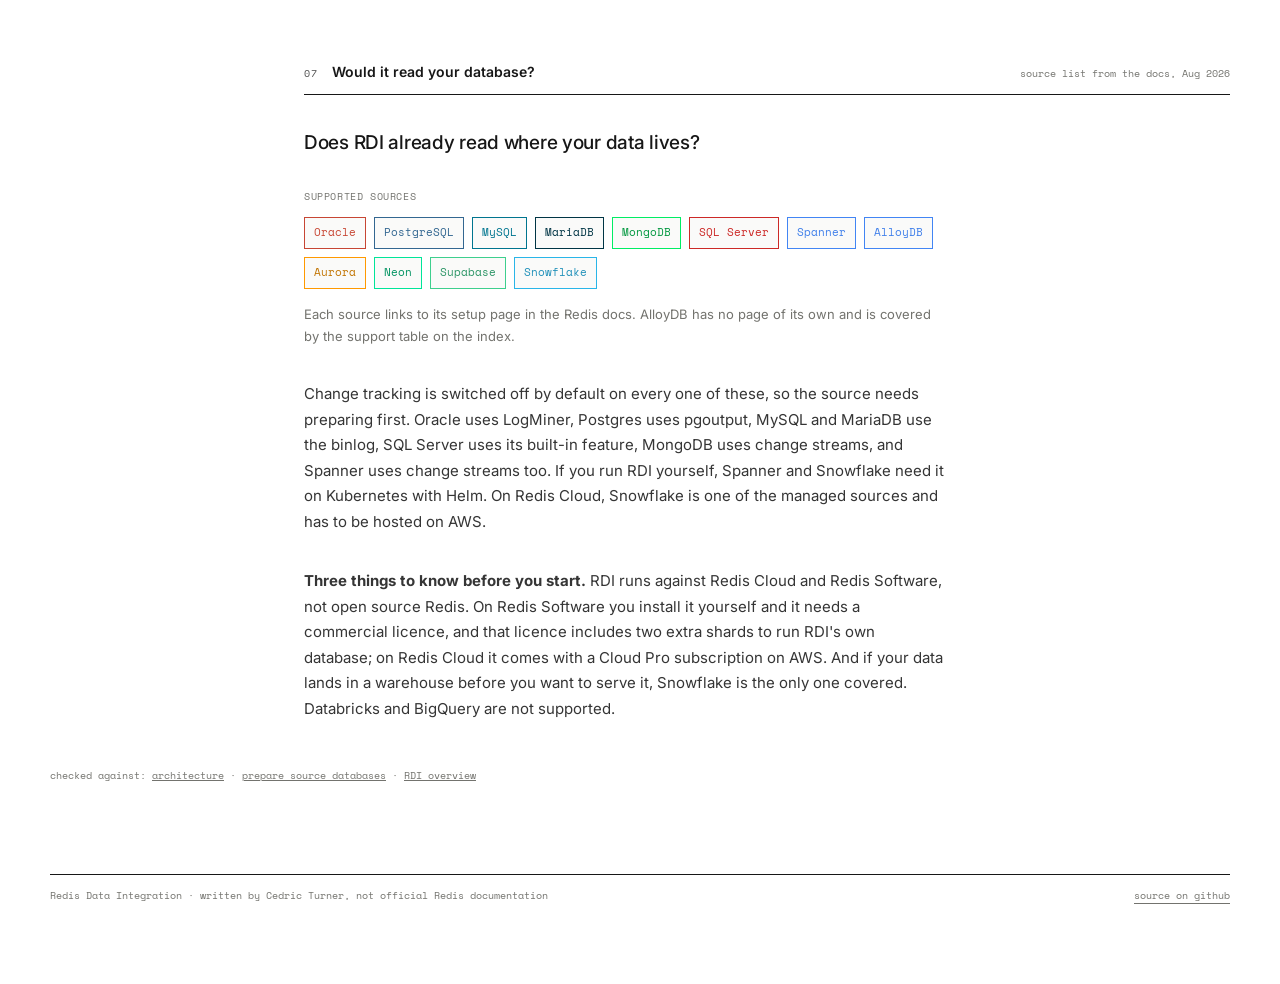
==== commit 3273a1ab: "Rebuild section 01 as a picture book and trim section 03 Section 01 was a bulleted argument about fr" ====
--- a/redis-data-integration/index.html
+++ b/redis-data-integration/index.html
@@ -68,6 +68,31 @@
 .topbar a { text-decoration: none; }
 .topbar a:hover { color: var(--blue); }
 
+.masthead {
+  display: grid;
+  grid-template-columns: 116px minmax(0, 1fr);
+  max-width: 440px;
+  margin: 26px 0 0;
+  border-top: 1px solid var(--rule);
+}
+
+.masthead dt {
+  font-family: var(--mono);
+  font-size: 9px;
+  letter-spacing: .08em;
+  color: var(--muted);
+  padding: 10px 14px 11px 0;
+  border-bottom: 1px solid var(--rule);
+}
+
+.masthead dd {
+  margin: 0;
+  padding: 10px 0 11px;
+  border-bottom: 1px solid var(--rule);
+  font-size: 13px;
+  color: var(--ink);
+}
+
 .kicker {
   font-family: var(--mono);
   font-size: 10px;
@@ -180,6 +205,55 @@
   border-top: 1px solid var(--rule);
   color: var(--muted) !important;
   font-size: 13px !important;
+}
+
+.story { margin: 42px 0 0; }
+
+.spread {
+  padding: 40px 0 52px;
+  border-top: 1px solid var(--rule);
+}
+
+.spread:last-of-type { border-bottom: 1px solid var(--rule); }
+
+.spread-art {
+  max-width: 660px;
+  padding: 22px 26px 20px;
+  background: var(--surface);
+  border: 1.5px solid var(--rule);
+}
+
+.spread-art svg { display: block; width: 100%; height: auto; }
+
+.spread-num {
+  display: block;
+  margin-bottom: 16px;
+  font-family: var(--mono);
+  font-size: 10px;
+  letter-spacing: .1em;
+  color: var(--faint);
+}
+
+.spread-text { max-width: 620px; margin-top: 26px; }
+
+.spread-text p {
+  margin: 0;
+  max-width: 580px;
+  font-size: 21px;
+  line-height: 1.45;
+  letter-spacing: -.01em;
+  color: var(--ink);
+}
+
+.spread-text .aside { margin-top: 13px; }
+
+.story-close {
+  max-width: 620px;
+  margin: 40px 0 0;
+  font-size: 21px;
+  line-height: 1.45;
+  letter-spacing: -.01em;
+  color: var(--ink);
 }
 
 .tldr-sub {
@@ -771,6 +845,9 @@
 
 @media (max-width: 860px) {
   .cards { grid-template-columns: 1fr; }
+  .spread-art { padding: 16px 16px 14px; }
+  .spread-text p { font-size: 18px; }
+  .story-close { font-size: 19px; }
   .map { grid-template-columns: 1fr; }
   .map dt { border-bottom: 0; padding-bottom: 0; }
   .map dd { padding-top: 2px; }
@@ -905,8 +982,13 @@
 
   <div class="topbar">
     <span><a href="../">&larr; all explainers</a></span>
-    <span>by cedric turner &middot; august 2026</span>
+    <span>august 2026</span>
   </div>
+
+  <dl class="masthead">
+    <dt>WRITTEN BY</dt><dd>Cedric Turner</dd>
+    <dt>PURPOSE</dt><dd>Personal explainer</dd>
+  </dl>
 
   <p class="kicker">RDI 101</p>
 
@@ -965,17 +1047,12 @@
     </div>
 
     <p class="tldr-why">RDI answers both, and it is the same mechanism either way. Every change arrives as it happens, so the copy is never behind and it never expires out from under you.</p>
-
-    <div class="draft">
-      <span class="draft-label">NOT OFFICIAL REDIS DOCUMENTATION</span>
-      <p style="margin:0">Written by Cedric Turner. The point is to explain RDI in a way that sticks, using an analogy nobody would put in a datasheet. Share it wherever it helps. Just read it as one person's explanation rather than as Redis documentation, and go to <a href="https://redis.io/docs/latest/integrate/redis-data-integration/">the docs</a> for anything you need exact.</p>
-    </div>
   </div>
 
   <div class="mobile-section-picker">
     <label for="mobile-section-nav">section</label>
     <select id="mobile-section-nav" aria-label="Current section">
-      <option value="section-fridge">why keep a fridge?</option>
+      <option value="section-fridge">simran's pie shop</option>
       <option value="section-before-after">what if it molded?</option>
       <option value="section-breaks">how wrong can it get?</option>
       <option value="section-how">what if it stayed current?</option>
@@ -988,7 +1065,7 @@
   <div class="scroll-layout">
 
   <nav class="nav section-rail" aria-label="Article sections">
-    <button class="nav-step active" type="button" data-shape="circle" data-section-target="section-fridge"><span class="step-num">1</span><span class="step-lbl">why keep a fridge?</span></button>
+    <button class="nav-step active" type="button" data-shape="circle" data-section-target="section-fridge"><span class="step-num">1</span><span class="step-lbl">simran's pie shop</span></button>
     <button class="nav-step" type="button" data-shape="square" data-section-target="section-before-after"><span class="step-num">2</span><span class="step-lbl">what if it molded?</span></button>
     <button class="nav-step" type="button" data-shape="diamond" data-section-target="section-breaks"><span class="step-num">3</span><span class="step-lbl">how wrong can it get?</span></button>
     <button class="nav-step" type="button" data-shape="triangle" data-section-target="section-how"><span class="step-num">4</span><span class="step-lbl">what if it stayed current?</span></button>
@@ -1003,19 +1080,117 @@
   <section class="panel" id="section-fridge" data-section-id="section-fridge">
     <div class="sec-head">
       <span class="sec-num">01</span>
-      <h2>Why does a pie shop keep a fridge?</h2>
-    </div>
-
-    <p class="point">Would you drive out to the orchard for every pie you bake?</p>
-
-    <ul class="beats">
-      <li><span><b>The orchard has all the fruit, and the orchard is an hour away.</b></span></li>
-      <li><span><b>So you keep a fridge behind the counter.</b> Right there, cold, close enough to fill a pie while somebody waits for it.</span></li>
-      <li><span><b>The delivery comes once a week, at six in the morning.</b> That is all the fruit you get, and those crates were not all picked on the same day.</span></li>
-      <li><span><b>This is organic fruit, so mold moves fast.</b> A crate that was fine at open can be no good by lunch, and you are baking with it either way.</span></li>
-      <li><span><b>When the last good crate is gone, you are shut.</b> No pies until the next delivery.</span></li>
-      <li><span><b>Keeping the fridge honest is your job, not the orchard's.</b> Either you drive out and check, or somebody brings you a fresh crate the moment it is picked.</span></li>
-    </ul>
+      <h2>Simran's pie shop</h2>
+      <span class="sec-note">story time</span>
+    </div>
+
+    <div class="story">
+
+      <div class="spread">
+        <div class="spread-art">
+          <svg viewBox="0 0 320 200" role="img" aria-label="A pie shop with a striped awning and a sign above it reading Simran's Pie Shop.">
+            <rect x="68" y="8" width="184" height="32" fill="#fff" stroke="#171717" stroke-width="1.8"></rect>
+            <text x="160" y="30" font-family="Space Mono, monospace" font-size="12" font-weight="700" letter-spacing="2" text-anchor="middle" fill="#171717">SIMRAN&#39;S PIE SHOP</text>
+            <path d="M160 40 v10" stroke="#171717" stroke-width="1.8"></path>
+            <use href="#ico-shop" x="84" y="48" width="152" height="152"></use>
+            <line x1="14" y1="196" x2="306" y2="196" stroke="#171717" stroke-width="1.8"></line>
+          </svg>
+        </div>
+        <div class="spread-text">
+          <span class="spread-num">ONE</span>
+          <p>This is Simran&#39;s pie shop.</p>
+          <p class="aside">She sells organic fruit pies, blueberry being the most popular.</p>
+        </div>
+      </div>
+
+      <div class="spread">
+        <div class="spread-art">
+          <svg viewBox="0 0 320 200" role="img" aria-label="A delivery van with an arrow pointing to a fridge, and a clock showing six o'clock.">
+            <circle cx="30" cy="28" r="19" fill="#fff" stroke="#171717" stroke-width="1.8"></circle>
+            <g stroke="#9a9a94" stroke-width="1.4"><path d="M30 11 v3 M30 42 v3 M13 28 h3 M44 28 h3"></path></g>
+            <path d="M30 28 V13 M30 28 V39" stroke="#171717" stroke-width="1.8" fill="none" stroke-linecap="round"></path>
+            <circle cx="30" cy="28" r="2" fill="#171717"></circle>
+            <text x="60" y="34" font-family="Space Mono, monospace" font-size="12" font-weight="700" letter-spacing="1" fill="#73736e">MONDAY, 6:00 AM</text>
+            <use href="#ico-van" x="4" y="72" width="118" height="118"></use>
+            <line x1="130" y1="132" x2="176" y2="132" stroke="#171717" stroke-width="1.8" marker-end="url(#a)"></line>
+            <use href="#ico-fridge" x="184" y="58" width="132" height="132"></use>
+            <line x1="14" y1="192" x2="306" y2="192" stroke="#171717" stroke-width="1.8"></line>
+          </svg>
+        </div>
+        <div class="spread-text">
+          <span class="spread-num">TWO</span>
+          <p>Every Monday at six in the morning a truck brings her a week of fruit from the orchard an hour up the road.</p>
+          <p class="aside">It goes in the fridge behind the counter. That is the entire system.</p>
+        </div>
+      </div>
+
+      <div class="spread">
+        <div class="spread-art">
+          <svg viewBox="0 0 320 200" role="img" aria-label="Three crates of fruit. The third one is drawn in purple, labelled moldy, and has mold growing above it.">
+            <g fill="none" stroke="#171717" stroke-width="1.8">
+              <path d="M12 76 h88 v84 H12 Z"></path><path d="M12 104 h88"></path><path d="M41 76 v84 M71 76 v84"></path>
+              <path d="M114 76 h88 v84 h-88 Z"></path><path d="M114 104 h88"></path><path d="M143 76 v84 M173 76 v84"></path>
+            </g>
+            <g fill="none" stroke="#6e4b8b" stroke-width="1.8">
+              <path d="M216 76 h88 v84 h-88 Z"></path><path d="M216 104 h88"></path><path d="M245 76 v84 M275 76 v84"></path>
+            </g>
+            <g fill="#6e4b8b"><circle cx="234" cy="62" r="4.5"></circle><circle cx="260" cy="54" r="6.5"></circle><circle cx="288" cy="63" r="4.5"></circle></g>
+            <line x1="12" y1="172" x2="306" y2="172" stroke="#171717" stroke-width="1.8"></line>
+            <text x="260" y="192" font-family="Space Mono, monospace" font-size="11" font-weight="700" letter-spacing="1" fill="#6e4b8b" text-anchor="middle">MOLDY</text>
+          </svg>
+        </div>
+        <div class="spread-text">
+          <span class="spread-num">THREE</span>
+          <p>By Thursday there is mold in one of the crates.</p>
+          <p class="aside">Simran cannot tell which one. Neither can you, until somebody bites into it.</p>
+        </div>
+      </div>
+
+      <div class="spread">
+        <div class="spread-art">
+          <svg viewBox="0 0 320 200" role="img" aria-label="A legal letter with a red stamp on it reading sued.">
+            <path d="M92 8 h148 v184 H92 Z" fill="#fff" stroke="#171717" stroke-width="1.8"></path>
+            <g stroke="#d8d8d4" stroke-width="1.8">
+              <path d="M110 40 h112"></path><path d="M110 58 h112"></path><path d="M110 76 h78"></path>
+              <path d="M110 106 h112"></path><path d="M110 124 h56"></path>
+            </g>
+            <circle cx="206" cy="158" r="27" fill="none" stroke="#d92d20" stroke-width="2.2"></circle>
+            <text x="206" y="163" font-family="Space Mono, monospace" font-size="12" font-weight="700" letter-spacing="1" fill="#d92d20" text-anchor="middle">SUED</text>
+          </svg>
+        </div>
+        <div class="spread-text">
+          <span class="spread-num">FOUR</span>
+          <p>Last spring somebody did. Simran was sued.</p>
+          <p class="aside">Even though she did not know, the lawyer was not interested in that.</p>
+        </div>
+      </div>
+
+      <div class="spread">
+        <div class="spread-art">
+          <svg viewBox="0 0 320 200" role="img" aria-label="Five people queueing outside the shop while the delivery van drives away to the left.">
+            <g fill="none" stroke="#171717" stroke-width="1.8">
+              <circle cx="24" cy="96" r="11"></circle><path d="M8 152 C8 96 40 96 40 152"></path>
+              <circle cx="62" cy="96" r="11"></circle><path d="M46 152 C46 96 78 96 78 152"></path>
+              <circle cx="100" cy="96" r="11"></circle><path d="M84 152 C84 96 116 96 116 152"></path>
+              <circle cx="138" cy="96" r="11"></circle><path d="M122 152 C122 96 154 96 154 152"></path>
+              <circle cx="176" cy="96" r="11"></circle><path d="M160 152 C160 96 192 96 192 152"></path>
+            </g>
+            <use href="#ico-van" x="216" y="66" width="96" height="96"></use>
+            <line x1="308" y1="42" x2="224" y2="42" stroke="#d92d20" stroke-width="2" marker-end="url(#ar)"></line>
+            <line x1="8" y1="158" x2="306" y2="158" stroke="#171717" stroke-width="1.8"></line>
+            <text x="8" y="184" font-family="Space Mono, monospace" font-size="12" font-weight="700" letter-spacing="1" fill="#171717">EVERYBODY WANTS BLUEBERRY</text>
+          </svg>
+        </div>
+        <div class="spread-text">
+          <span class="spread-num">FIVE</span>
+          <p>At noon the line goes out the door and every single person wants blueberry.</p>
+          <p class="aside">She is out by twenty past. Then she gets in the car and drives an hour to the orchard while the line stands there.</p>
+        </div>
+      </div>
+
+    </div>
+
+    <p class="story-close">Simran is not bad at running a pie shop. She is running it on a weekly delivery and a fridge that cannot tell her anything.</p>
 
     <dl class="map">
       <dt>THE ORCHARD</dt><dd>Your real database</dd>
@@ -1024,14 +1199,10 @@
       <dt>FRUIT GOING MOLDY</dt><dd>Your copy going stale</dd>
       <dt>THE WEEKLY DELIVERY</dt><dd>A batch job on a schedule</dd>
       <dt>RUNNING OUT OF FRUIT</dt><dd>A cache miss</dd>
-      <dt>DRIVING OUT TO CHECK</dt><dd>Cache-aside</dd>
-      <dt>KEEPING THE FRIDGE HONEST</dt><dd>Redis Data Integration</dd>
+      <dt>DRIVING OUT, THEN RESTOCKING</dt><dd>Cache-aside, filled on demand</dd>
+      <dt>A DRIVER AT THE ORCHARD</dt><dd>Redis Data Integration</dd>
     </dl>
 
-    <div class="say">
-      <span class="say-label">SAY IT LIKE THIS</span>
-      <p>The orchard has all the fruit, and the orchard is an hour away. The fridge behind the counter is fast, so you keep a week of fruit in it. The delivery lands at six on Monday morning and that is all you get. Those crates were not all picked on the same day, so they mold at different times, and organic fruit molds fast. A crate that was fine at open is no good by lunch. You bake with it either way. Then the last good crate is gone and you are shut. Keeping that fruit honest is on you, not the orchard. So the only question is whether you drive out and check, or somebody brings you a fresh crate the moment it is picked.</p>
-    </div>
   </section>
 
   <!-- 02 -->
@@ -1269,13 +1440,9 @@
 4   throw that copy away in <span class="bad">five minutes</span></pre>
     <p class="dag-cap">STEP 4 IS A GUESS AND NOBODY CAN MAKE IT CORRECTLY</p>
 
-    <p style="margin-top:30px"><b>So why throw the copy away at all?</b> Because nothing tells Redis when the database changed. Somebody could edit that row a second after you made the copy, and Redis has no way to find out. With no signal to go on, a clock is all you have left.</p>
-
-    <p>So you bin the copy on a schedule and fetch a fresh one, and now you are picking a number. Long, and you hand out wrong answers for longer. Short, and you are back to asking the database constantly, which is the thing the copy was meant to avoid. Five minutes is not a good answer. There is no good answer.</p>
-
-    <p><b>When the fruit in the fridge is no good, you get three moves and you will not like any of them.</b> Stop selling pies, which nobody accepts. Drive out to the orchard in the middle of the lunch rush, which is what a cache miss is: the customer waits at the counter while you go to the source. Or wait for the next delivery, which is what a batch job is: right at six in the morning, drifting by noon, wrong by close, and a week is a long time to be wrong.</p>
-
-    <p style="margin-bottom:44px"><b>And this is where the fruit analogy stops being kind to you.</b> Fruit tells on itself. It softens, it smells, it grows fuzz you can see from across the room. A customer's address does none of that. It is right until somebody changes it, then it is wrong that second, and it looks exactly the same as it did before. The five minutes is not your data's expiry date. It is yours, in Sharpie, because you had nothing better to go on.</p>
+    <p style="margin-top:30px"><b>So why throw the copy away at all?</b> Because nothing tells Redis when the database changed. With no signal to go on, a clock is all you have. So you pick a number. Long, and you hand out wrong answers for longer. Short, and you are back to asking the database constantly, which is the thing the copy was meant to avoid. There is no good number.</p>
+
+    <p style="margin-bottom:44px"><b>This is where the fruit analogy stops being kind to you.</b> Fruit tells on itself. It softens, it smells, it grows fuzz you can see across the room. A customer's address does none of that. It is right until somebody changes it, then it is wrong that second, and it looks exactly the same. Your five minutes is not the data's expiry date. It is yours, in Sharpie.</p>
 
     <div class="dag">
       <div class="dag-wrap">
@@ -1319,13 +1486,11 @@
 
     <p class="point">Everything above is about being wrong. This one is about being slow, and the slow thing is the source database itself.</p>
 
-    <p>A hundred people walk in at noon and every one of them wants blueberry. The orchard is an hour away. It does not matter how well you plan the drive. You cannot make that trip a hundred times over one lunch rush, and the orchard is not going to hand fruit over any faster because you keep showing up.</p>
-
-    <p>That is your source database. Postgres, Oracle, MySQL, MongoDB and the rest were built to take writes and keep them safe, and they will absorb changes all day without complaining. Reads at volume are the other direction, and it is not the job they were sized for. Push thousands a second at one and it usually does not fall over. It answers slowly, and it answers slowly for everything else pointed at it too.</p>
-
-    <p>For an overnight report, slow is survivable. For anything real time it is not. If somebody is watching a map to see where their driver is, an answer that arrives late is the same as no answer.</p>
-
-    <p style="margin-bottom:44px"><b>So you stop asking it.</b> Work out which part of the workload actually needs high-volume reads in real time, and put that data in Redis. RDI is what gets it there and keeps it there, loaded once up front and then updated by every change that follows. Those reads stop touching the source database, and the source database goes back to the job it is good at.</p>
+    <p>A hundred people walk in at noon and every one wants blueberry. The orchard is an hour away, and no amount of planning fits a hundred trips into one lunch rush.</p>
+
+    <p>That is your source database. Postgres, Oracle and MongoDB take writes all day without complaining. Reads at volume are the other direction. Push thousands a second at one and it does not fall over, it answers slowly, and it answers slowly for everything else pointed at it. For an overnight report that is survivable. For somebody watching a map to see where their driver is, a late answer is the same as no answer.</p>
+
+    <p style="margin-bottom:44px"><b>So you stop asking it.</b> Work out which part of the workload needs high-volume reads in real time, put that data in Redis, and let RDI keep it there. Those reads stop touching the source, and the source goes back to the job it is good at.</p>
 
   </section>
 
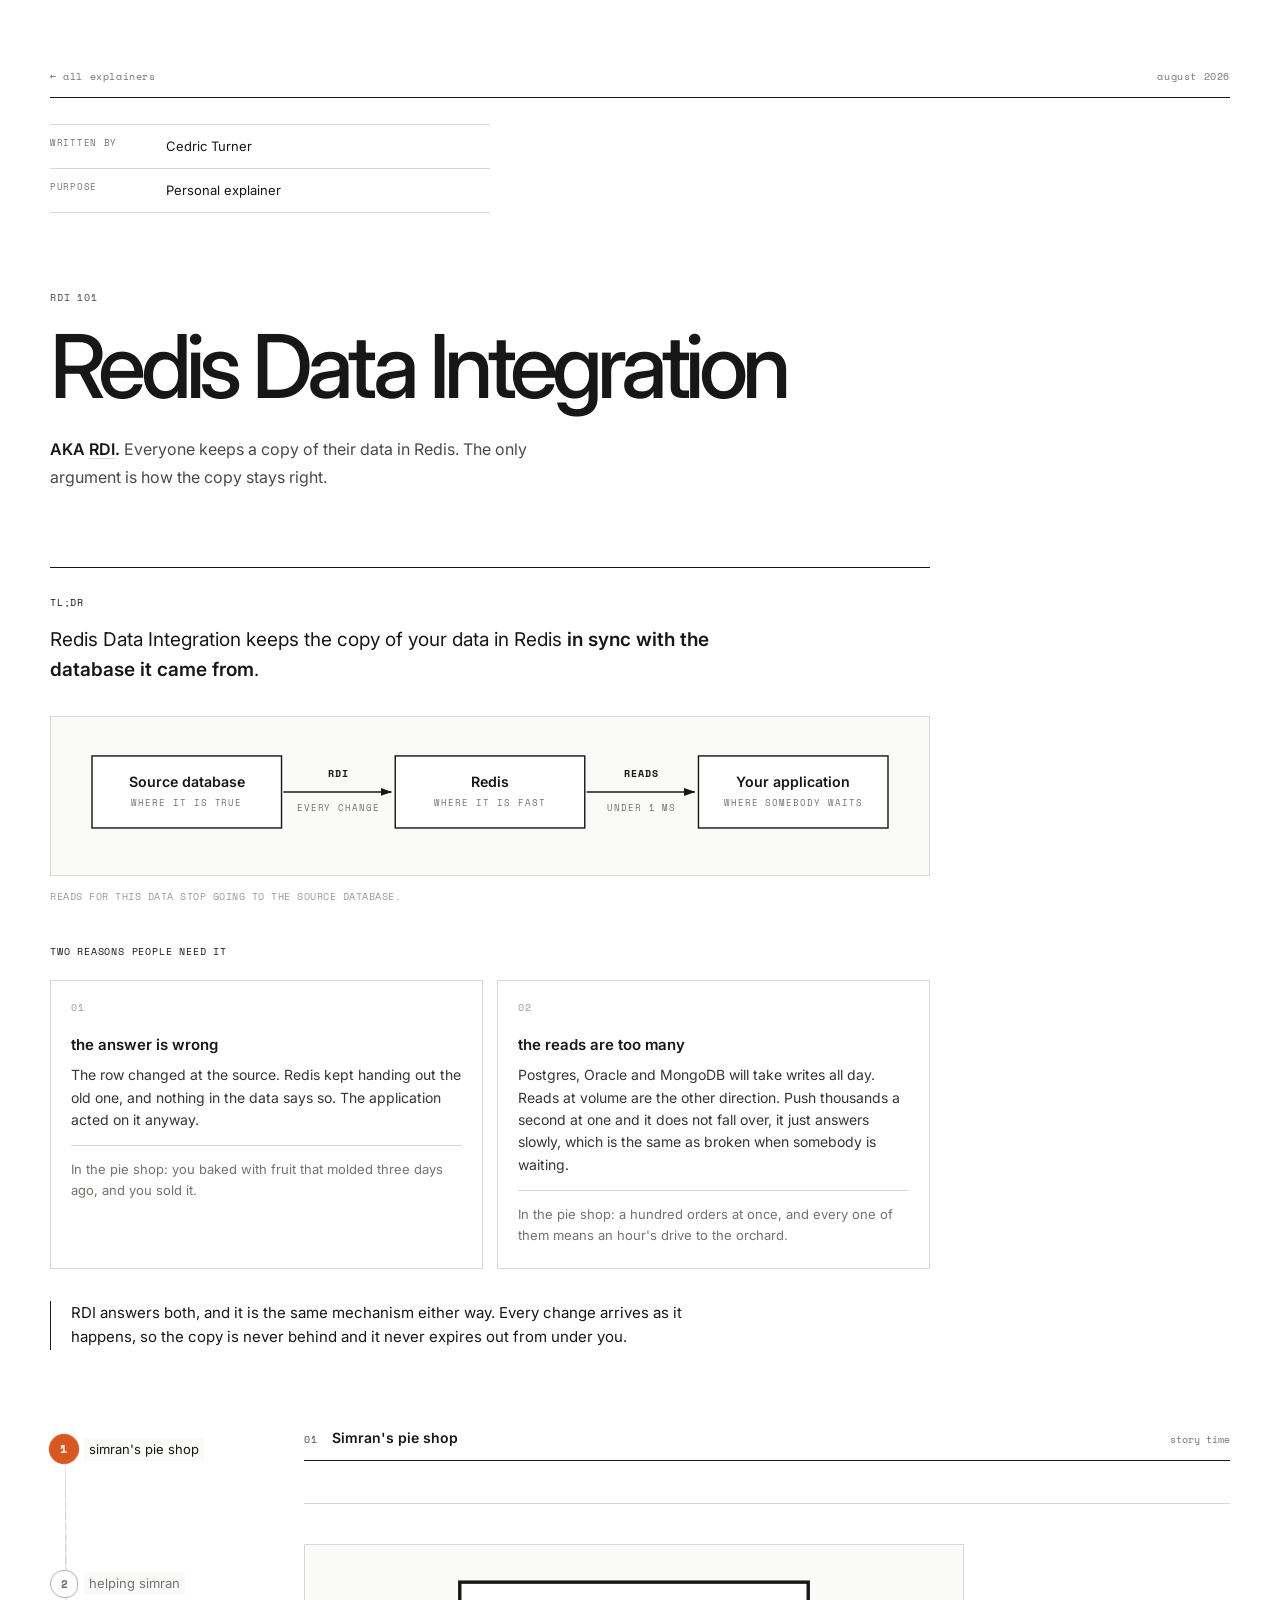
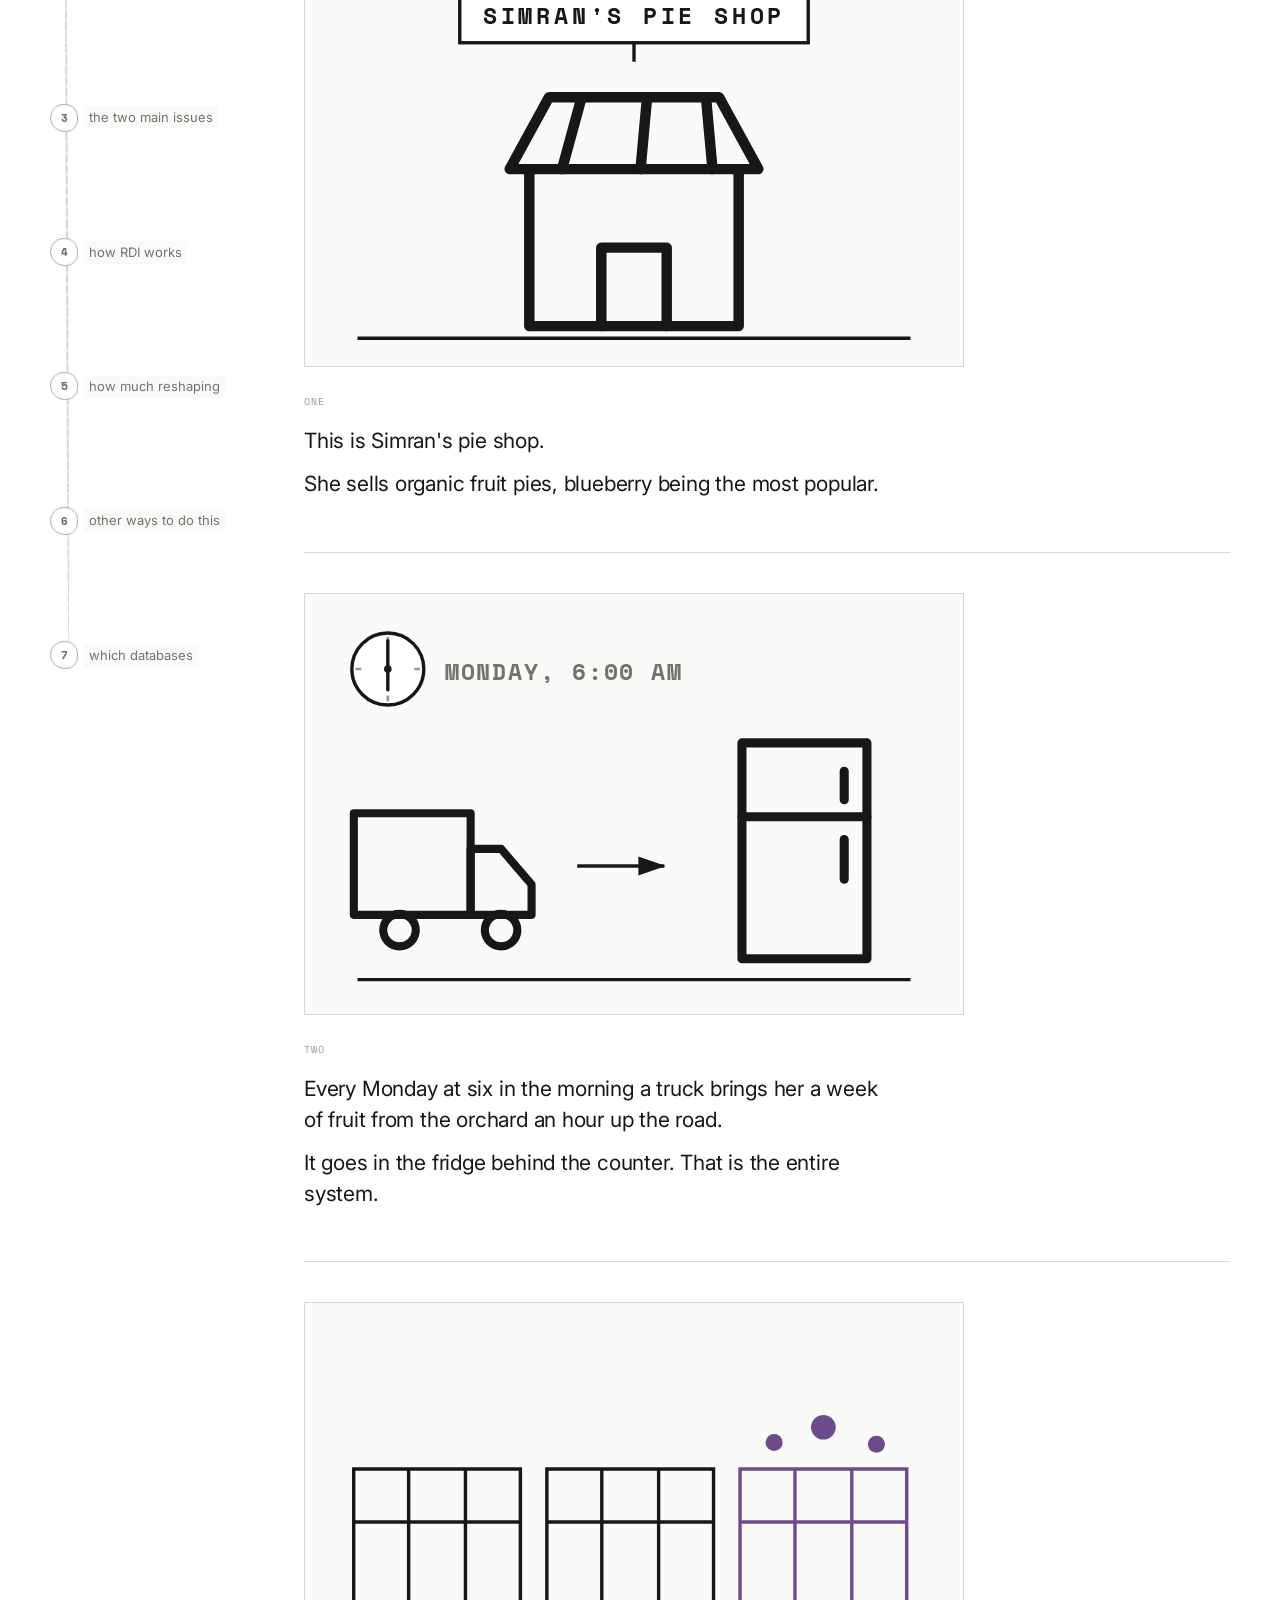
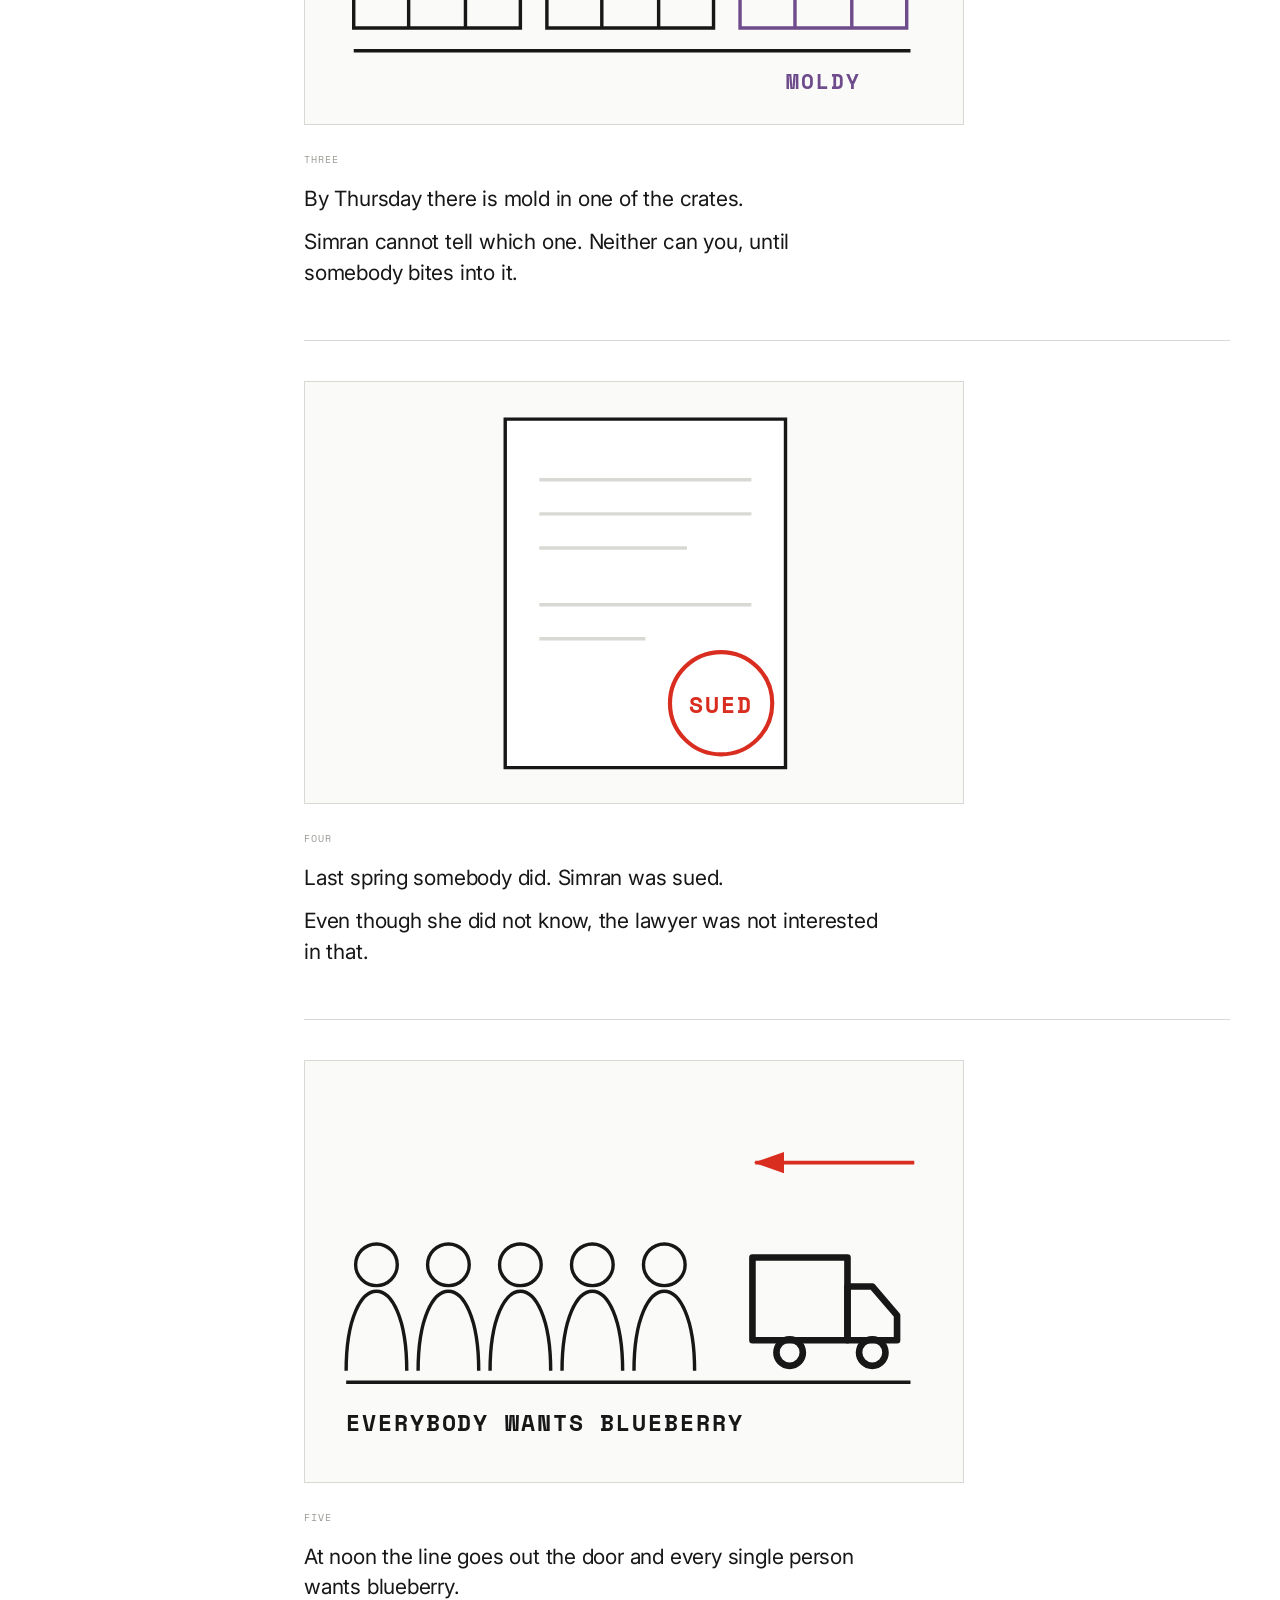
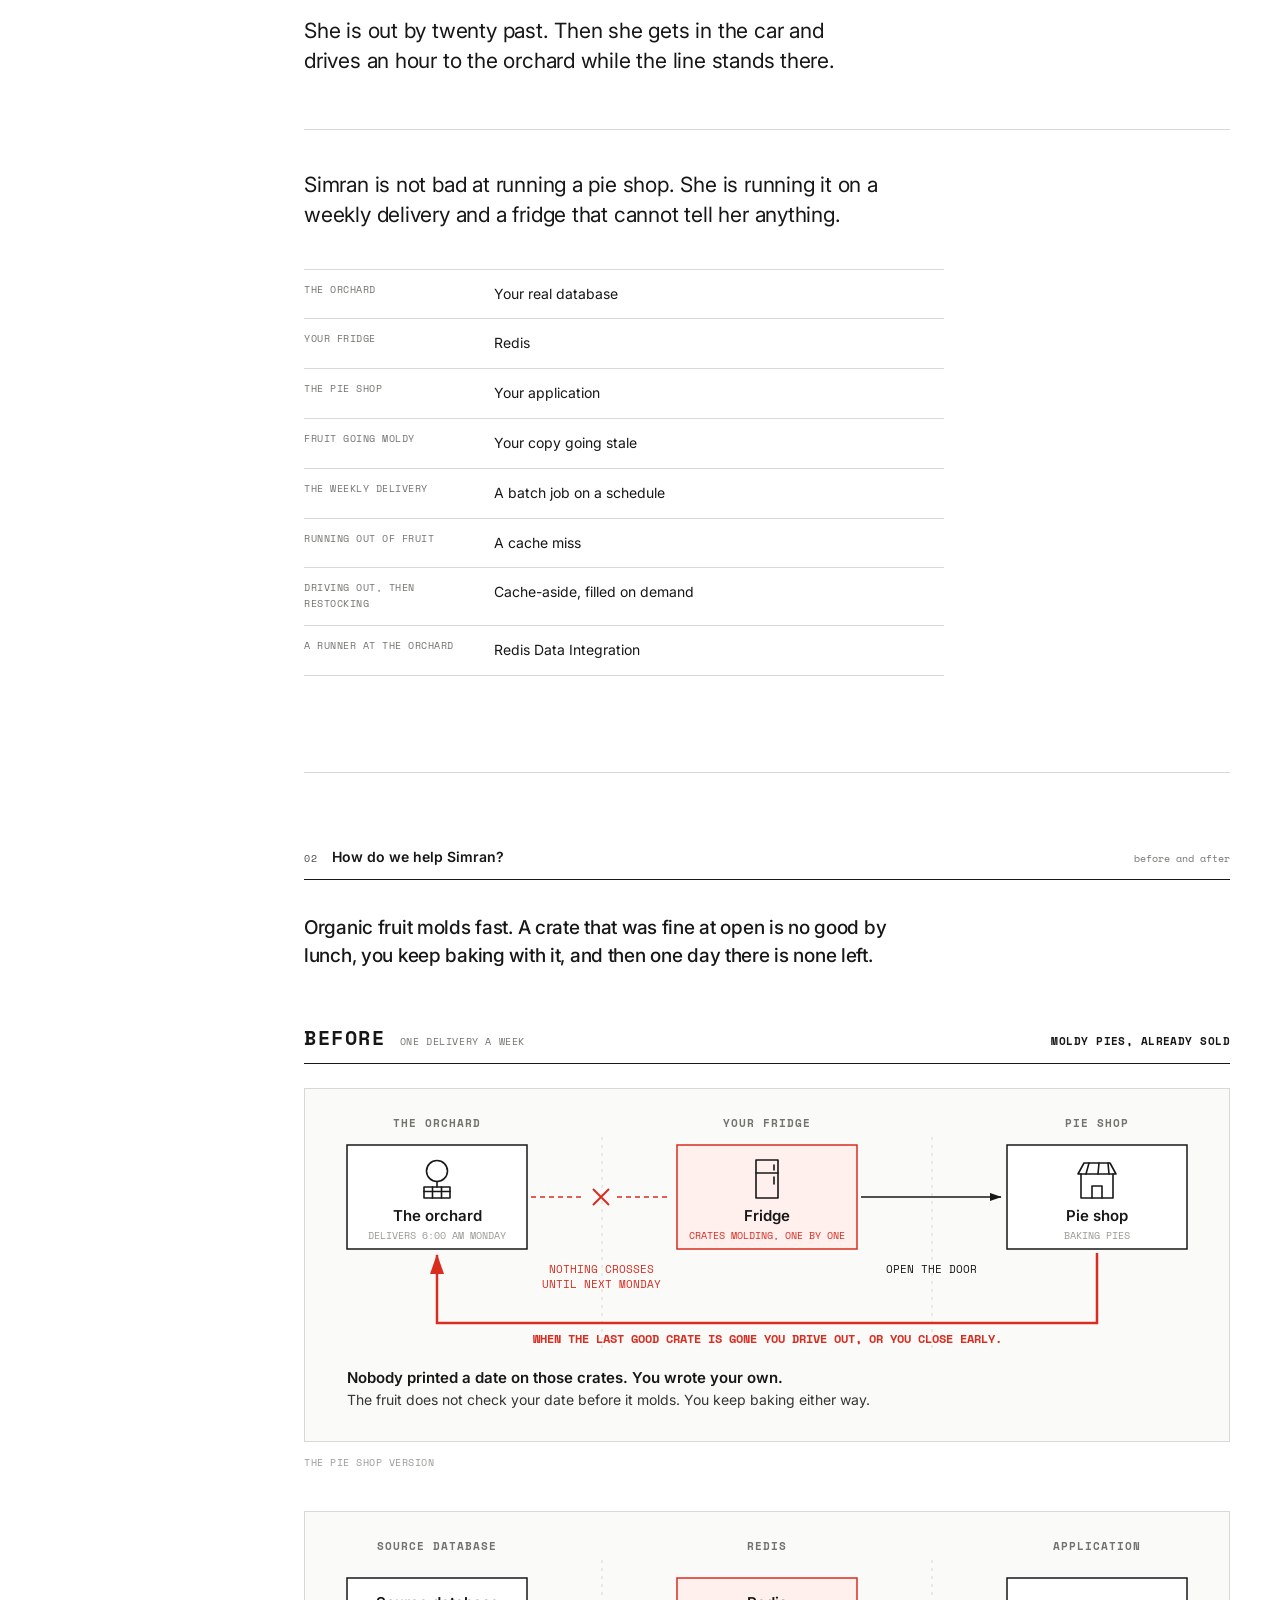
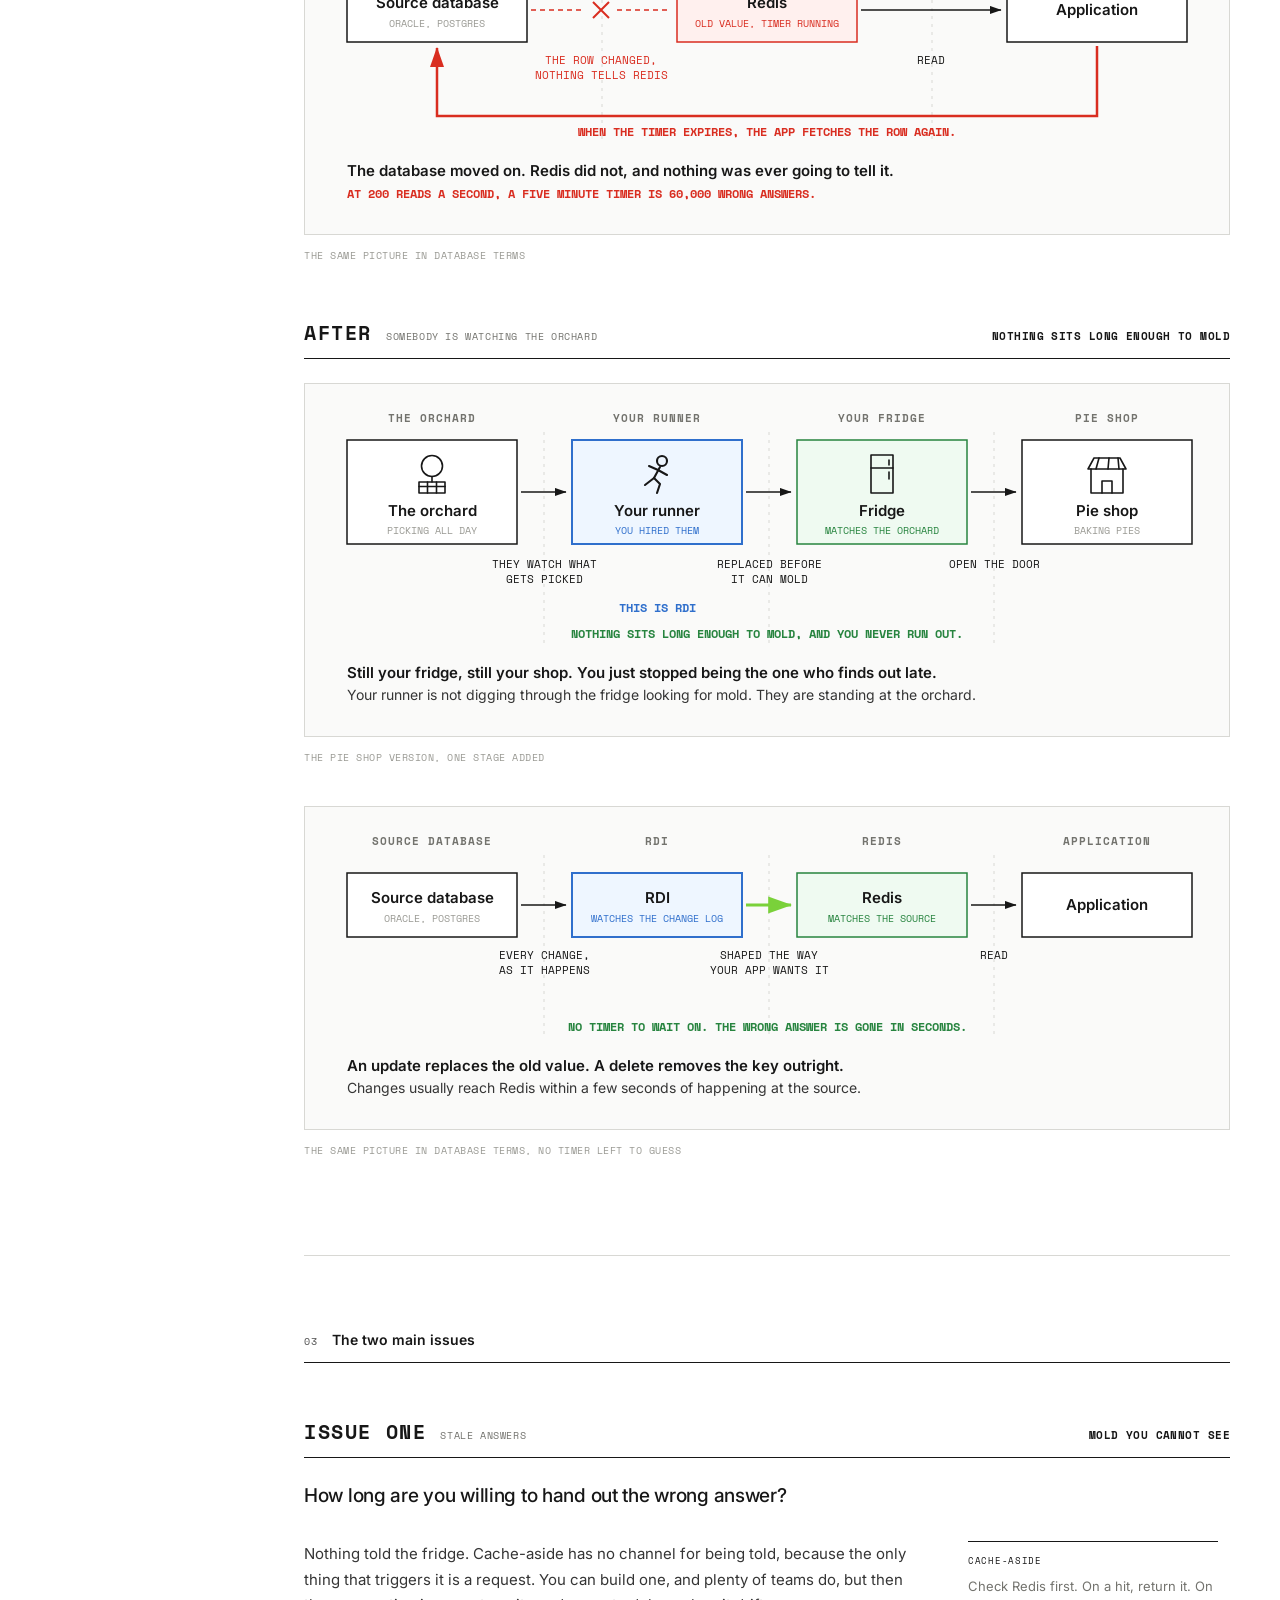
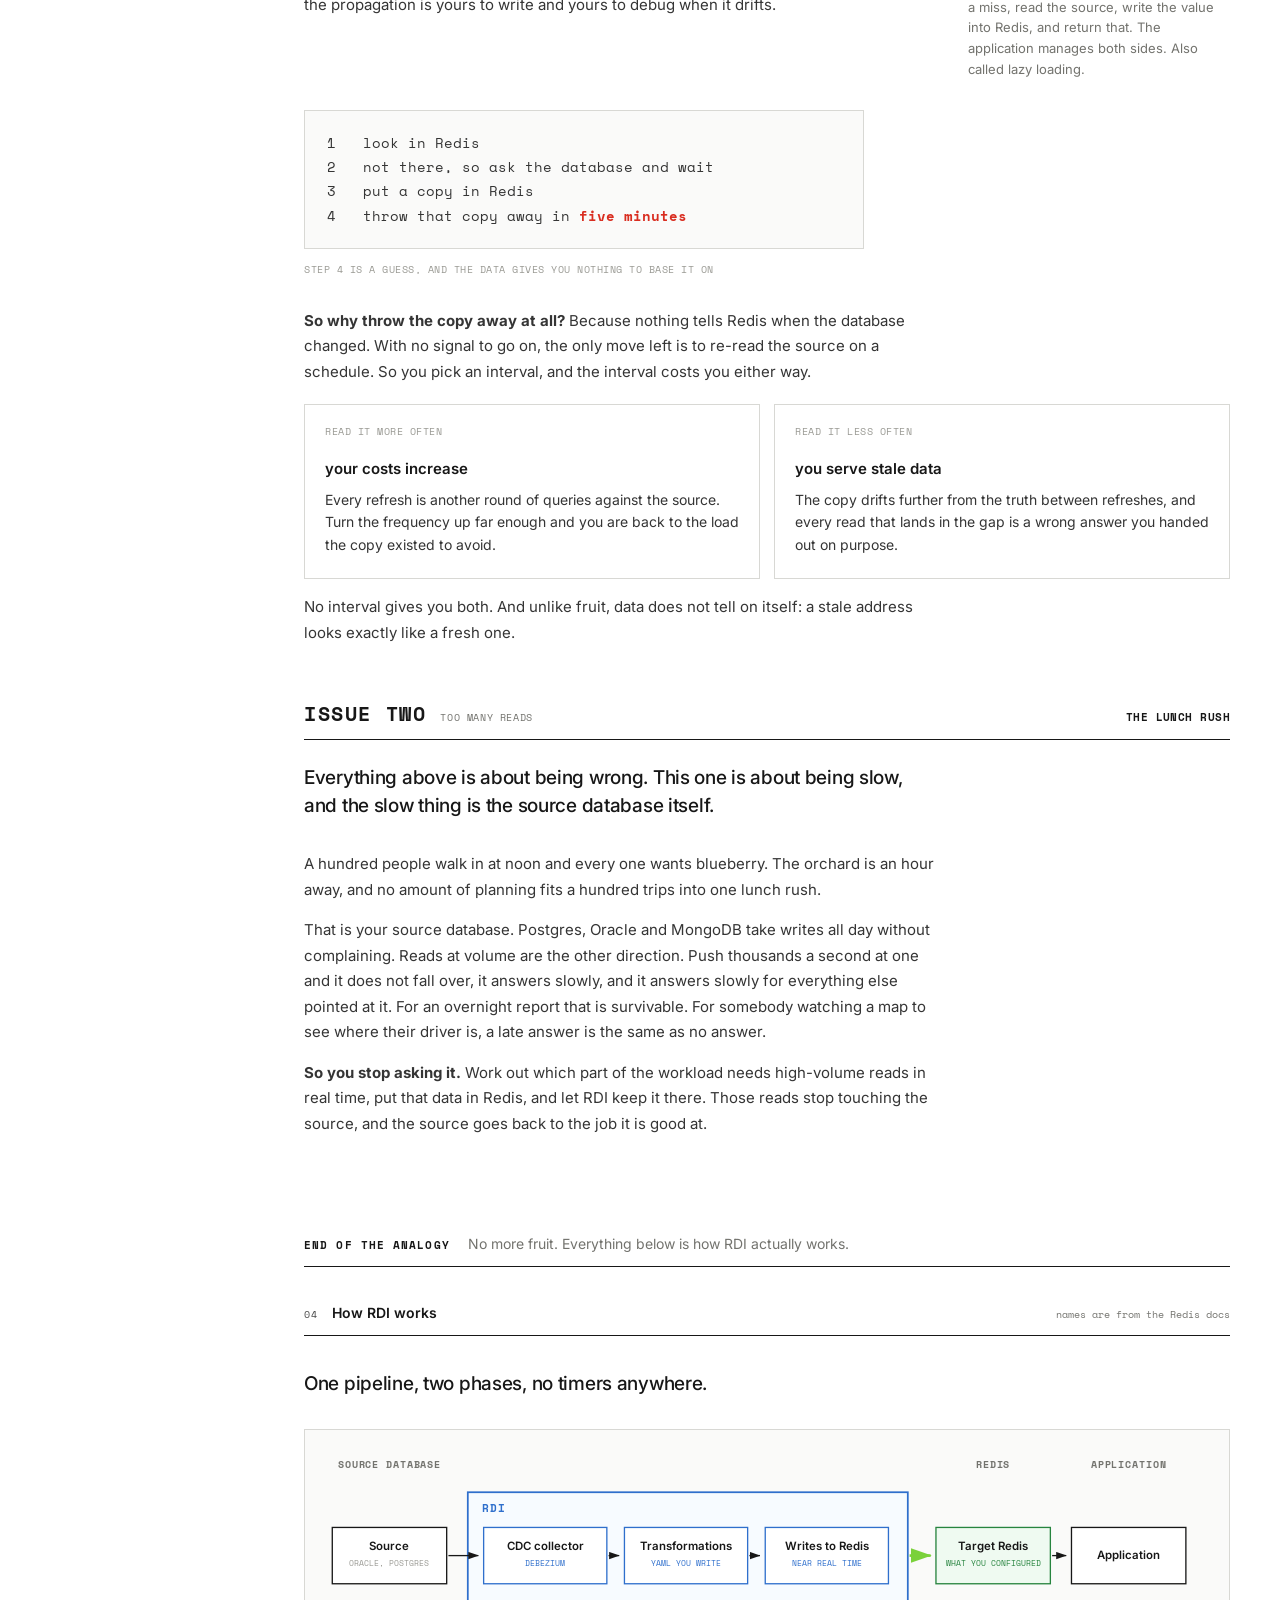
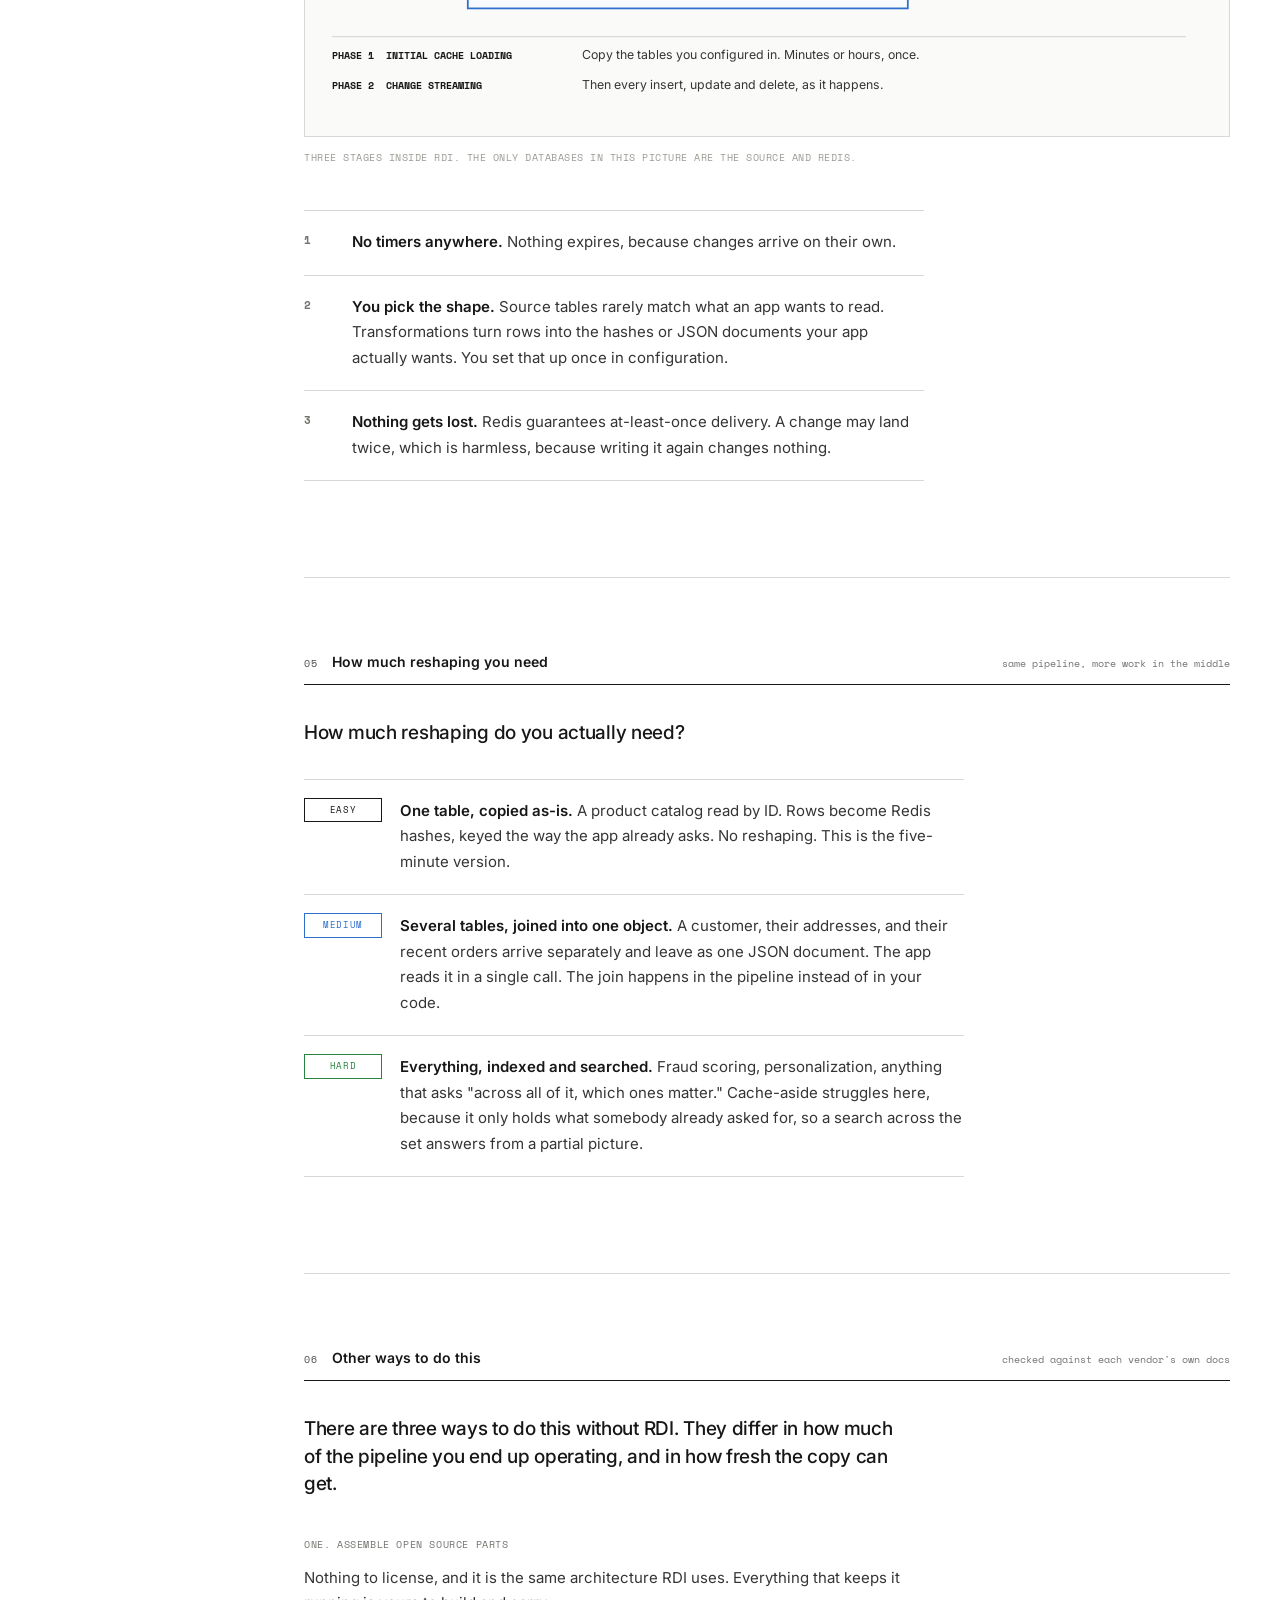
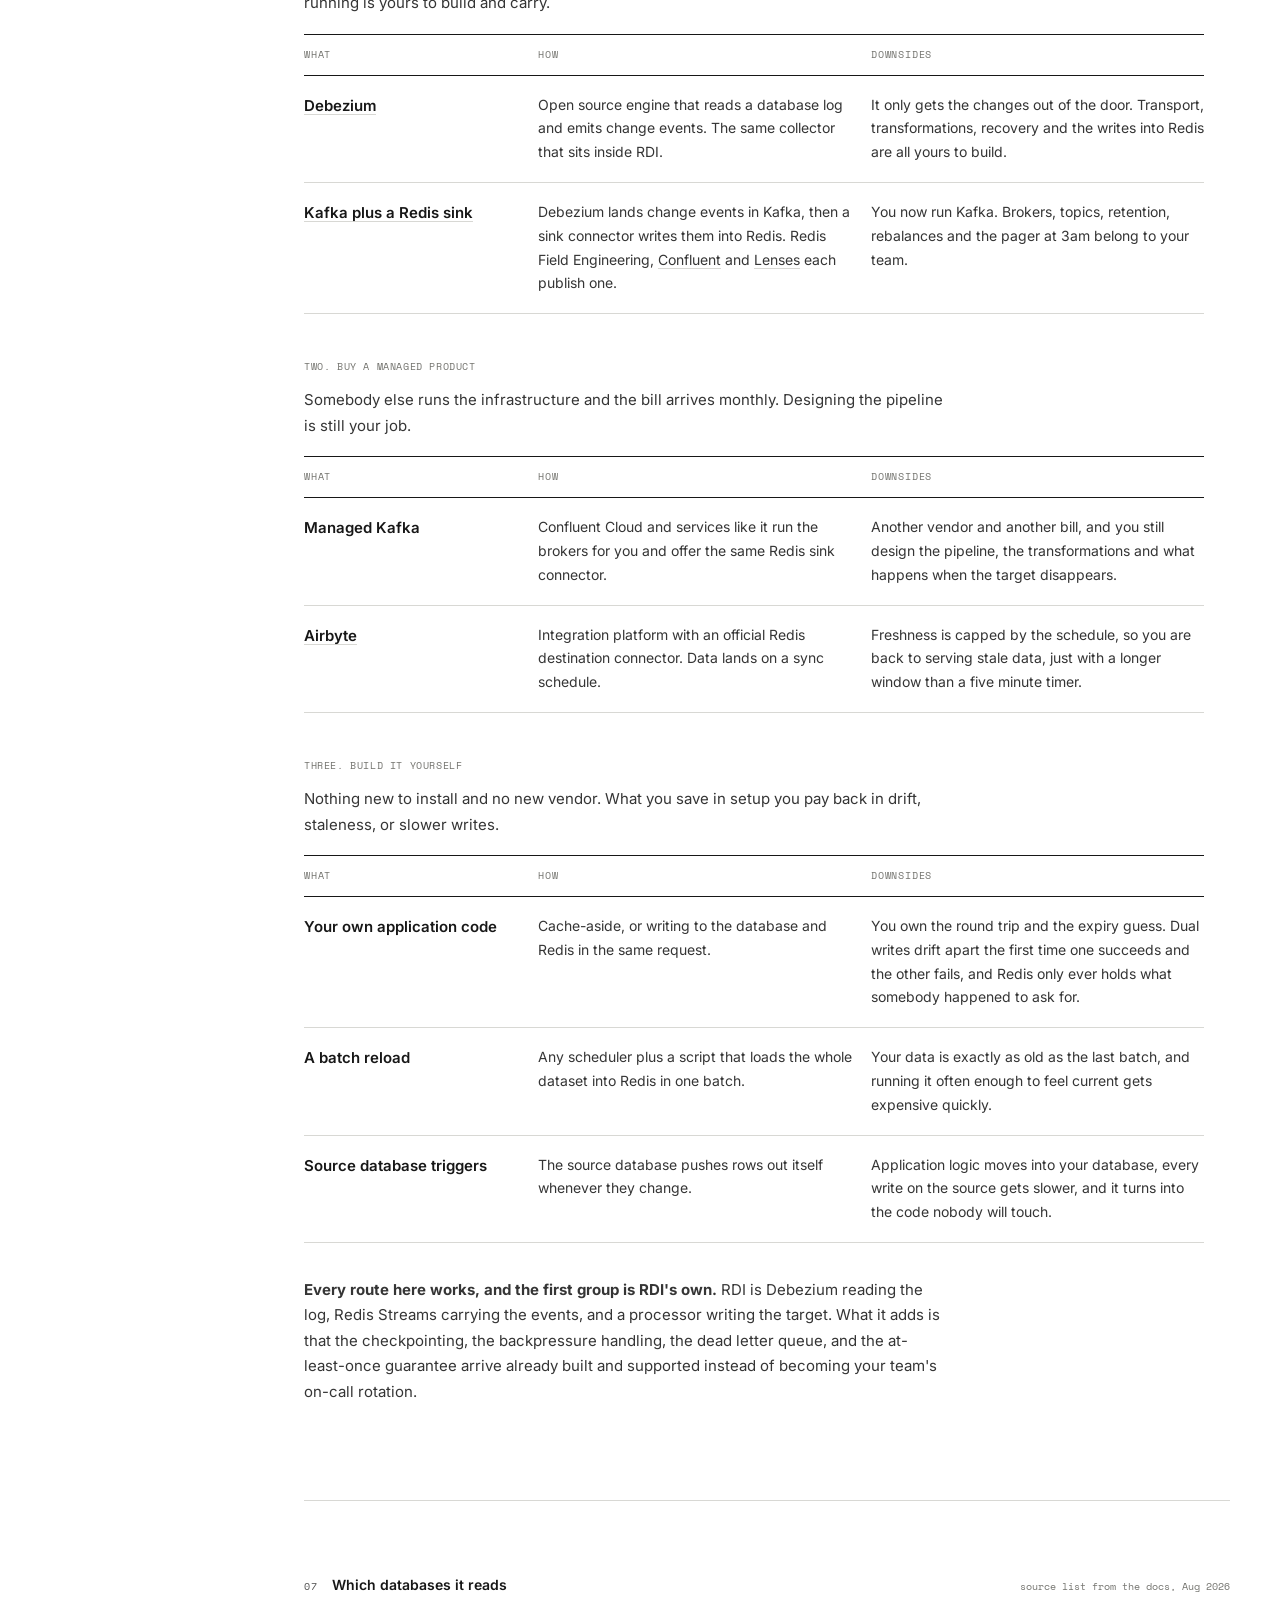
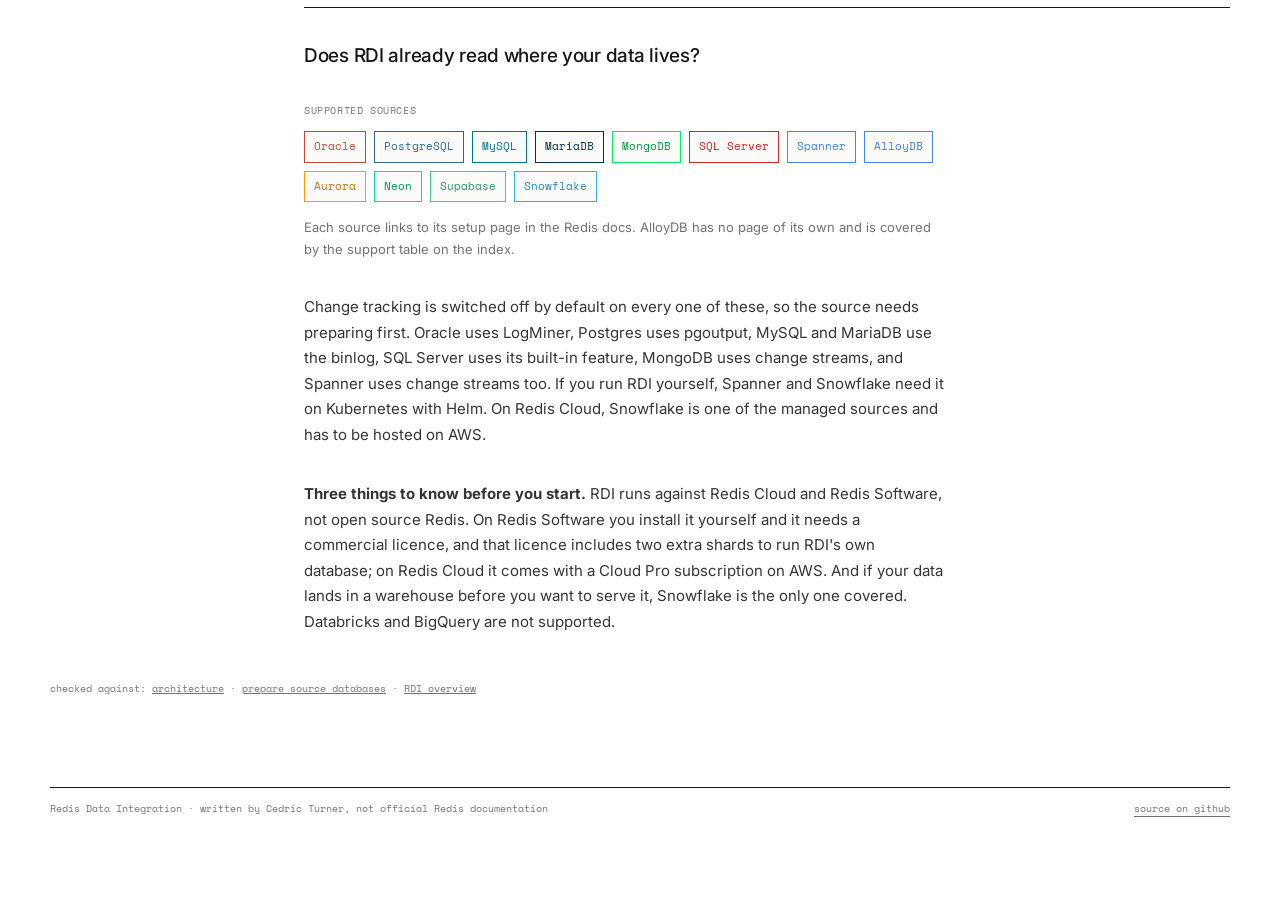
==== commit eb38eec1: "Cut the duplicated timer diagram and split section 03 into two issues Section 03 was telling the rea" ====
--- a/redis-data-integration/index.html
+++ b/redis-data-integration/index.html
@@ -68,6 +68,64 @@
 .topbar a { text-decoration: none; }
 .topbar a:hover { color: var(--blue); }
 
+.handoff {
+  display: flex;
+  align-items: baseline;
+  gap: 18px;
+  margin: 96px 0 0;
+  padding-bottom: 10px;
+  border-bottom: 1px solid var(--ink);
+}
+
+.handoff-label {
+  font-family: var(--mono);
+  font-size: 11px;
+  font-weight: 700;
+  letter-spacing: .1em;
+  color: var(--ink);
+  white-space: nowrap;
+}
+
+.handoff-note {
+  font-size: 14px;
+  color: var(--muted);
+}
+
+.handoff + .panel { margin-top: 34px; padding-top: 0; border-top: 0; }
+
+.withnote {
+  display: grid;
+  grid-template-columns: minmax(0, 620px) minmax(0, 250px);
+  gap: 44px;
+  align-items: start;
+  margin-bottom: 30px;
+}
+
+.marginal {
+  padding-top: 12px;
+  border-top: 1px solid var(--ink);
+  font-size: 13px;
+  line-height: 1.6;
+  color: var(--muted);
+}
+
+.marginal .m-label {
+  display: block;
+  margin-bottom: 7px;
+  font-family: var(--mono);
+  font-size: 9px;
+  letter-spacing: .08em;
+  color: var(--ink);
+}
+
+.marginal p { margin: 0; }
+.withnote > p { margin: 0; }
+
+@media (max-width: 1100px) {
+  .withnote { grid-template-columns: minmax(0, 1fr); gap: 20px; }
+  .marginal { max-width: 520px; }
+}
+
 .masthead {
   display: grid;
   grid-template-columns: 116px minmax(0, 1fr);
@@ -968,6 +1026,17 @@
     </g>
   </symbol>
 
+  <symbol id="ico-runner" viewBox="0 0 44 44">
+    <g fill="none" stroke="#171717" stroke-width="2.1" stroke-linejoin="round" stroke-linecap="round">
+      <circle cx="27" cy="9" r="5"></circle>
+      <path d="M25 15 L19 26"></path>
+      <path d="M19 26 L25 32 L22 41"></path>
+      <path d="M19 26 L10 33"></path>
+      <path d="M23 18 L32 23"></path>
+      <path d="M23 18 L14 14"></path>
+    </g>
+  </symbol>
+
   <symbol id="ico-van" viewBox="0 0 44 44">
     <g fill="none" stroke="#171717" stroke-width="1.6" stroke-linejoin="round" stroke-linecap="round">
       <path d="M3 12 h23 v20 H3 Z"></path>
@@ -1026,7 +1095,7 @@
           <text x="760" y="73" font-family="Space Mono, monospace" font-size="10" letter-spacing="1" fill="#73736e" text-anchor="middle">WHERE SOMEBODY WAITS</text>
         </svg>
       </div>
-      <p class="dag-cap">THE APPLICATION NEVER GOES BACK TO THE SOURCE DATABASE.</p>
+      <p class="dag-cap">READS FOR THIS DATA STOP GOING TO THE SOURCE DATABASE.</p>
     </div>
 
     <span class="tldr-sub">TWO REASONS PEOPLE NEED IT</span>
@@ -1053,12 +1122,12 @@
     <label for="mobile-section-nav">section</label>
     <select id="mobile-section-nav" aria-label="Current section">
       <option value="section-fridge">simran's pie shop</option>
-      <option value="section-before-after">what if it molded?</option>
-      <option value="section-breaks">how wrong can it get?</option>
-      <option value="section-how">what if it stayed current?</option>
-      <option value="section-examples">what if you need more?</option>
-      <option value="section-alternatives">what else could you do?</option>
-      <option value="section-limits">would it read yours?</option>
+      <option value="section-before-after">helping simran</option>
+      <option value="section-breaks">the two main issues</option>
+      <option value="section-how">how RDI works</option>
+      <option value="section-examples">how much reshaping</option>
+      <option value="section-alternatives">other ways to do this</option>
+      <option value="section-limits">which databases</option>
     </select>
   </div>
 
@@ -1066,12 +1135,12 @@
 
   <nav class="nav section-rail" aria-label="Article sections">
     <button class="nav-step active" type="button" data-shape="circle" data-section-target="section-fridge"><span class="step-num">1</span><span class="step-lbl">simran's pie shop</span></button>
-    <button class="nav-step" type="button" data-shape="square" data-section-target="section-before-after"><span class="step-num">2</span><span class="step-lbl">what if it molded?</span></button>
-    <button class="nav-step" type="button" data-shape="diamond" data-section-target="section-breaks"><span class="step-num">3</span><span class="step-lbl">how wrong can it get?</span></button>
-    <button class="nav-step" type="button" data-shape="triangle" data-section-target="section-how"><span class="step-num">4</span><span class="step-lbl">what if it stayed current?</span></button>
-    <button class="nav-step" type="button" data-shape="hexagon" data-section-target="section-examples"><span class="step-num">5</span><span class="step-lbl">what if you need more?</span></button>
-    <button class="nav-step" type="button" data-shape="squircle" data-section-target="section-alternatives"><span class="step-num">6</span><span class="step-lbl">what else could you do?</span></button>
-    <button class="nav-step" type="button" data-shape="burst" data-section-target="section-limits"><span class="step-num">7</span><span class="step-lbl">would it read yours?</span></button>
+    <button class="nav-step" type="button" data-shape="square" data-section-target="section-before-after"><span class="step-num">2</span><span class="step-lbl">helping simran</span></button>
+    <button class="nav-step" type="button" data-shape="diamond" data-section-target="section-breaks"><span class="step-num">3</span><span class="step-lbl">the two main issues</span></button>
+    <button class="nav-step" type="button" data-shape="triangle" data-section-target="section-how"><span class="step-num">4</span><span class="step-lbl">how RDI works</span></button>
+    <button class="nav-step" type="button" data-shape="hexagon" data-section-target="section-examples"><span class="step-num">5</span><span class="step-lbl">how much reshaping</span></button>
+    <button class="nav-step" type="button" data-shape="squircle" data-section-target="section-alternatives"><span class="step-num">6</span><span class="step-lbl">other ways to do this</span></button>
+    <button class="nav-step" type="button" data-shape="burst" data-section-target="section-limits"><span class="step-num">7</span><span class="step-lbl">which databases</span></button>
   </nav>
 
   <main class="scroll-article">
@@ -1200,7 +1269,7 @@
       <dt>THE WEEKLY DELIVERY</dt><dd>A batch job on a schedule</dd>
       <dt>RUNNING OUT OF FRUIT</dt><dd>A cache miss</dd>
       <dt>DRIVING OUT, THEN RESTOCKING</dt><dd>Cache-aside, filled on demand</dd>
-      <dt>A DRIVER AT THE ORCHARD</dt><dd>Redis Data Integration</dd>
+      <dt>A RUNNER AT THE ORCHARD</dt><dd>Redis Data Integration</dd>
     </dl>
 
   </section>
@@ -1209,8 +1278,8 @@
   <section class="panel" id="section-before-after" data-section-id="section-before-after">
     <div class="sec-head">
       <span class="sec-num">02</span>
-      <h2>What happens as the fruit sits there?</h2>
-      <span class="sec-note">path one, wrong answers</span>
+      <h2>How do we help Simran?</h2>
+      <span class="sec-note">before and after</span>
     </div>
 
     <p class="point">Organic fruit molds fast. A crate that was fine at open is no good by lunch, you keep baking with it, and then one day there is none left.</p>
@@ -1259,9 +1328,9 @@
           </g>
 
           <path d="M 770 144 L 770 214 L 110 214 L 110 146" fill="none" stroke="#d92d20" stroke-width="2.5" marker-end="url(#ar)"></path>
-          <text x="440" y="234" font-family="Space Mono, monospace" font-size="12" font-weight="700" fill="#d92d20" text-anchor="middle">WHEN THE LAST GOOD CRATE IS GONE YOU DRIVE OUT, OR YOU SHUT.</text>
-
-          <text x="20" y="274" font-family="Inter, sans-serif" font-size="15" font-weight="600" fill="#171717">Nobody printed a date on those crates. You wrote your own, in Sharpie.</text>
+          <text x="440" y="234" font-family="Space Mono, monospace" font-size="12" font-weight="700" fill="#d92d20" text-anchor="middle">WHEN THE LAST GOOD CRATE IS GONE YOU DRIVE OUT, OR YOU CLOSE EARLY.</text>
+
+          <text x="20" y="274" font-family="Inter, sans-serif" font-size="15" font-weight="600" fill="#171717">Nobody printed a date on those crates. You wrote your own.</text>
           <text x="20" y="296" font-family="Inter, sans-serif" font-size="14" fill="#353535">The fruit does not check your date before it molds. You keep baking either way.</text>
         </svg>
       </div>
@@ -1319,10 +1388,10 @@
 
     <div class="dag">
       <div class="dag-wrap">
-        <svg viewBox="0 0 880 310" style="min-width:760px" role="img" aria-label="Pie shop version, after. A driver you hired stands at the orchard and watches what gets picked, so a fresh crate reaches your fridge as soon as it exists. Your fridge now matches the orchard, nothing sits in it long enough to mold, and the shop keeps baking pies without running out.">
+        <svg viewBox="0 0 880 310" style="min-width:760px" role="img" aria-label="Pie shop version, after. A runner you hired stands at the orchard and watches what gets picked, so a fresh crate reaches your fridge as soon as it exists. Your fridge now matches the orchard, nothing sits in it long enough to mold, and the shop keeps baking pies without running out.">
           <g font-family="Space Mono, monospace" font-size="11" font-weight="700" letter-spacing="1" text-anchor="middle" fill="#73736e">
             <text x="105" y="18">THE ORCHARD</text>
-            <text x="330" y="18">YOUR DRIVER</text>
+            <text x="330" y="18">YOUR RUNNER</text>
             <text x="555" y="18">YOUR FRIDGE</text>
             <text x="780" y="18">PIE SHOP</text>
           </g>
@@ -1336,8 +1405,8 @@
           <text x="105" y="130" font-family="Space Mono, monospace" font-size="10" fill="#9a9a94" text-anchor="middle">PICKING ALL DAY</text>
 
           <rect x="245" y="36" width="170" height="104" fill="#eef6ff" stroke="#2f6fcc" stroke-width="2"></rect>
-          <use href="#ico-van" x="308" y="48" width="44" height="44"></use>
-          <text x="330" y="112" font-family="Inter, sans-serif" font-size="15" font-weight="600" fill="#171717" text-anchor="middle">Your driver</text>
+          <use href="#ico-runner" x="308" y="48" width="44" height="44"></use>
+          <text x="330" y="112" font-family="Inter, sans-serif" font-size="15" font-weight="600" fill="#171717" text-anchor="middle">Your runner</text>
           <text x="330" y="130" font-family="Space Mono, monospace" font-size="10" fill="#2f6fcc" text-anchor="middle">YOU HIRED THEM</text>
 
           <rect x="470" y="36" width="170" height="104" fill="#effaf1" stroke="#27843f" stroke-width="1.5"></rect>
@@ -1359,8 +1428,8 @@
           <g font-family="Space Mono, monospace" font-size="11" text-anchor="middle" fill="#171717">
             <text x="217" y="164">THEY WATCH WHAT</text>
             <text x="217" y="179">GETS PICKED</text>
-            <text x="442" y="164">OUT WITH THE OLD,</text>
-            <text x="442" y="179">IN WITH THE FRESH</text>
+            <text x="442" y="164">REPLACED BEFORE</text>
+            <text x="442" y="179">IT CAN MOLD</text>
             <text x="667" y="164">OPEN THE DOOR</text>
           </g>
 
@@ -1368,7 +1437,7 @@
           <text x="440" y="234" font-family="Space Mono, monospace" font-size="12" font-weight="700" fill="#27843f" text-anchor="middle">NOTHING SITS LONG ENOUGH TO MOLD, AND YOU NEVER RUN OUT.</text>
 
           <text x="20" y="274" font-family="Inter, sans-serif" font-size="15" font-weight="600" fill="#171717">Still your fridge, still your shop. You just stopped being the one who finds out late.</text>
-          <text x="20" y="296" font-family="Inter, sans-serif" font-size="14" fill="#353535">Your driver is not digging through the fridge looking for mold. They are standing at the orchard.</text>
+          <text x="20" y="296" font-family="Inter, sans-serif" font-size="14" fill="#353535">Your runner is not digging through the fridge looking for mold. They are standing at the orchard.</text>
         </svg>
       </div>
       <p class="dag-cap">THE PIE SHOP VERSION, ONE STAGE ADDED</p>
@@ -1427,59 +1496,51 @@
   <section class="panel" id="section-breaks" data-section-id="section-breaks">
     <div class="sec-head">
       <span class="sec-num">03</span>
-      <h2>How wrong can your data get?</h2>
+      <h2>The two main issues</h2>
+    </div>
+
+    <div class="ba-head">
+      <span class="ba-label">ISSUE ONE</span>
+      <span class="ba-sub">STALE ANSWERS</span>
+      <span class="ba-cost">MOLD YOU CANNOT SEE</span>
     </div>
 
     <p class="point">How long are you willing to hand out the wrong answer?</p>
 
-    <p style="margin-bottom:30px">So why did nobody tell the fridge? Because in a cache-aside setup, nothing can.</p>
+    <div class="withnote">
+      <p>Nothing told the fridge. Cache-aside has no channel for being told, because the only thing that triggers it is a request. You can build one, and plenty of teams do, but then the propagation is yours to write and yours to debug when it drifts.</p>
+      <aside class="marginal">
+        <span class="m-label">CACHE-ASIDE</span>
+        <p>Check Redis first. On a hit, return it. On a miss, read the source, write the value into Redis, and return that. The application manages both sides. Also called lazy loading.</p>
+      </aside>
+    </div>
 
     <pre>1   look in Redis
 2   not there, so ask the database and wait
 3   put a copy in Redis
 4   throw that copy away in <span class="bad">five minutes</span></pre>
-    <p class="dag-cap">STEP 4 IS A GUESS AND NOBODY CAN MAKE IT CORRECTLY</p>
-
-    <p style="margin-top:30px"><b>So why throw the copy away at all?</b> Because nothing tells Redis when the database changed. With no signal to go on, a clock is all you have. So you pick a number. Long, and you hand out wrong answers for longer. Short, and you are back to asking the database constantly, which is the thing the copy was meant to avoid. There is no good number.</p>
-
-    <p style="margin-bottom:44px"><b>This is where the fruit analogy stops being kind to you.</b> Fruit tells on itself. It softens, it smells, it grows fuzz you can see across the room. A customer's address does none of that. It is right until somebody changes it, then it is wrong that second, and it looks exactly the same. Your five minutes is not the data's expiry date. It is yours, in Sharpie.</p>
-
-    <div class="dag">
-      <div class="dag-wrap">
-        <svg viewBox="0 0 860 300" style="min-width:640px" role="img" aria-label="Timeline comparison. With cache-aside, Redis serves the old value from the moment the row changes until the timer expires at 300 seconds. With RDI, Redis matches the source within a few seconds.">
-          <text x="20" y="20" font-family="Space Mono, monospace" font-size="11" font-weight="700" letter-spacing="1" fill="#73736e">CACHE-ASIDE, FIVE MINUTE TIMER</text>
-
-          <rect x="200" y="40" width="440" height="38" fill="#fff0ee" stroke="#d92d20" stroke-width="1.5"></rect>
-          <text x="420" y="65" font-family="Space Mono, monospace" font-size="12" font-weight="700" fill="#d92d20" text-anchor="middle">REDIS IS HANDING OUT THE OLD VALUE</text>
-
-          <line x1="60" y1="100" x2="800" y2="100" stroke="#171717" stroke-width="1.5"></line>
-          <line x1="200" y1="34" x2="200" y2="108" stroke="#171717" stroke-width="1.5"></line>
-          <line x1="640" y1="34" x2="640" y2="108" stroke="#171717" stroke-width="1.5"></line>
-
-          <g font-family="Space Mono, monospace" font-size="11" fill="#171717" text-anchor="middle">
-            <text x="200" y="126">SOMEBODY CHANGES THE ROW</text>
-            <text x="640" y="126">TIMER RUNS OUT</text>
-          </g>
-          <g font-family="Space Mono, monospace" font-size="11" fill="#9a9a94" text-anchor="middle">
-            <text x="200" y="144">t = 0</text>
-            <text x="640" y="144">t = 5 min</text>
-          </g>
-
-          <text x="20" y="196" font-family="Space Mono, monospace" font-size="11" font-weight="700" letter-spacing="1" fill="#73736e">WITH RDI</text>
-
-          <rect x="200" y="216" width="20" height="38" fill="#effaf1" stroke="#27843f" stroke-width="1.5"></rect>
-          <text x="236" y="240" font-family="Space Mono, monospace" font-size="12" font-weight="700" fill="#27843f">REDIS MATCHES THE SOURCE AGAIN</text>
-
-          <line x1="60" y1="276" x2="800" y2="276" stroke="#171717" stroke-width="1.5"></line>
-          <line x1="200" y1="210" x2="200" y2="284" stroke="#171717" stroke-width="1.5"></line>
-          <text x="200" y="298" font-family="Space Mono, monospace" font-size="11" fill="#9a9a94" text-anchor="middle">t = 0</text>
-        </svg>
+    <p class="dag-cap">STEP 4 IS A GUESS, AND THE DATA GIVES YOU NOTHING TO BASE IT ON</p>
+
+    <p style="margin-top:30px"><b>So why throw the copy away at all?</b> Because nothing tells Redis when the database changed. With no signal to go on, the only move left is to re-read the source on a schedule. So you pick an interval, and the interval costs you either way.</p>
+
+    <div class="cards">
+      <div class="card">
+        <span class="card-num">READ IT MORE OFTEN</span>
+        <span class="card-name">your costs increase</span>
+        <p>Every refresh is another round of queries against the source. Turn the frequency up far enough and you are back to the load the copy existed to avoid.</p>
       </div>
-      <p class="dag-cap">SHORTEN THE TIMER AND THE BAR SHRINKS, BUT NOW YOU HAMMER THE SOURCE AND THE CACHE STOPS HELPING</p>
-    </div>
+      <div class="card">
+        <span class="card-num">READ IT LESS OFTEN</span>
+        <span class="card-name">you serve stale data</span>
+        <p>The copy drifts further from the truth between refreshes, and every read that lands in the gap is a wrong answer you handed out on purpose.</p>
+      </div>
+    </div>
+
+    <p style="margin-bottom:44px">No interval gives you both. And unlike fruit, data does not tell on itself: a stale address looks exactly like a fresh one.</p>
+
 
     <div class="ba-head">
-      <span class="ba-label">PATH TWO</span>
+      <span class="ba-label">ISSUE TWO</span>
       <span class="ba-sub">TOO MANY READS</span>
       <span class="ba-cost">THE LUNCH RUSH</span>
     </div>
@@ -1493,16 +1554,21 @@
     <p style="margin-bottom:44px"><b>So you stop asking it.</b> Work out which part of the workload needs high-volume reads in real time, put that data in Redis, and let RDI keep it there. Those reads stop touching the source, and the source goes back to the job it is good at.</p>
 
   </section>
+
+  <div class="handoff">
+    <span class="handoff-label">END OF THE ANALOGY</span>
+    <span class="handoff-note">No more fruit. Everything below is how RDI actually works.</span>
+  </div>
 
   <!-- 04 -->
   <section class="panel" id="section-how" data-section-id="section-how">
     <div class="sec-head">
       <span class="sec-num">04</span>
-      <h2>What if you were told the moment it changed?</h2>
+      <h2>How RDI works</h2>
       <span class="sec-note">names are from the Redis docs</span>
     </div>
 
-    <p class="point">What if you filled it once and it stayed right?</p>
+    <p class="point">One pipeline, two phases, no timers anywhere.</p>
 
     <div class="dag">
       <div class="dag-wrap">
@@ -1572,7 +1638,7 @@
   <section class="panel" id="section-examples" data-section-id="section-examples">
     <div class="sec-head">
       <span class="sec-num">05</span>
-      <h2>What if you need more than a copy?</h2>
+      <h2>How much reshaping you need</h2>
       <span class="sec-note">same pipeline, more work in the middle</span>
     </div>
 
@@ -1589,7 +1655,7 @@
       </li>
       <li>
         <span class="lvl-tag b3">HARD</span>
-        <span><b>Everything, indexed and searched.</b> Fraud scoring, personalization, anything that asks "across all of it, which ones matter." This is the case cache-aside cannot reach, because it never holds all of it.</span>
+        <span><b>Everything, indexed and searched.</b> Fraud scoring, personalization, anything that asks "across all of it, which ones matter." Cache-aside struggles here, because it only holds what somebody already asked for, so a search across the set answers from a partial picture.</span>
       </li>
     </ul>
   </section>
@@ -1598,7 +1664,7 @@
   <section class="panel" id="section-alternatives" data-section-id="section-alternatives">
     <div class="sec-head">
       <span class="sec-num">06</span>
-      <h2>What else could do this job?</h2>
+      <h2>Other ways to do this</h2>
       <span class="sec-note">checked against each vendor's own docs</span>
     </div>
 
@@ -1678,7 +1744,7 @@
   <section class="panel" id="section-limits" data-section-id="section-limits">
     <div class="sec-head">
       <span class="sec-num">07</span>
-      <h2>Would it read your database?</h2>
+      <h2>Which databases it reads</h2>
       <span class="sec-note">source list from the docs, Aug 2026</span>
     </div>
 
